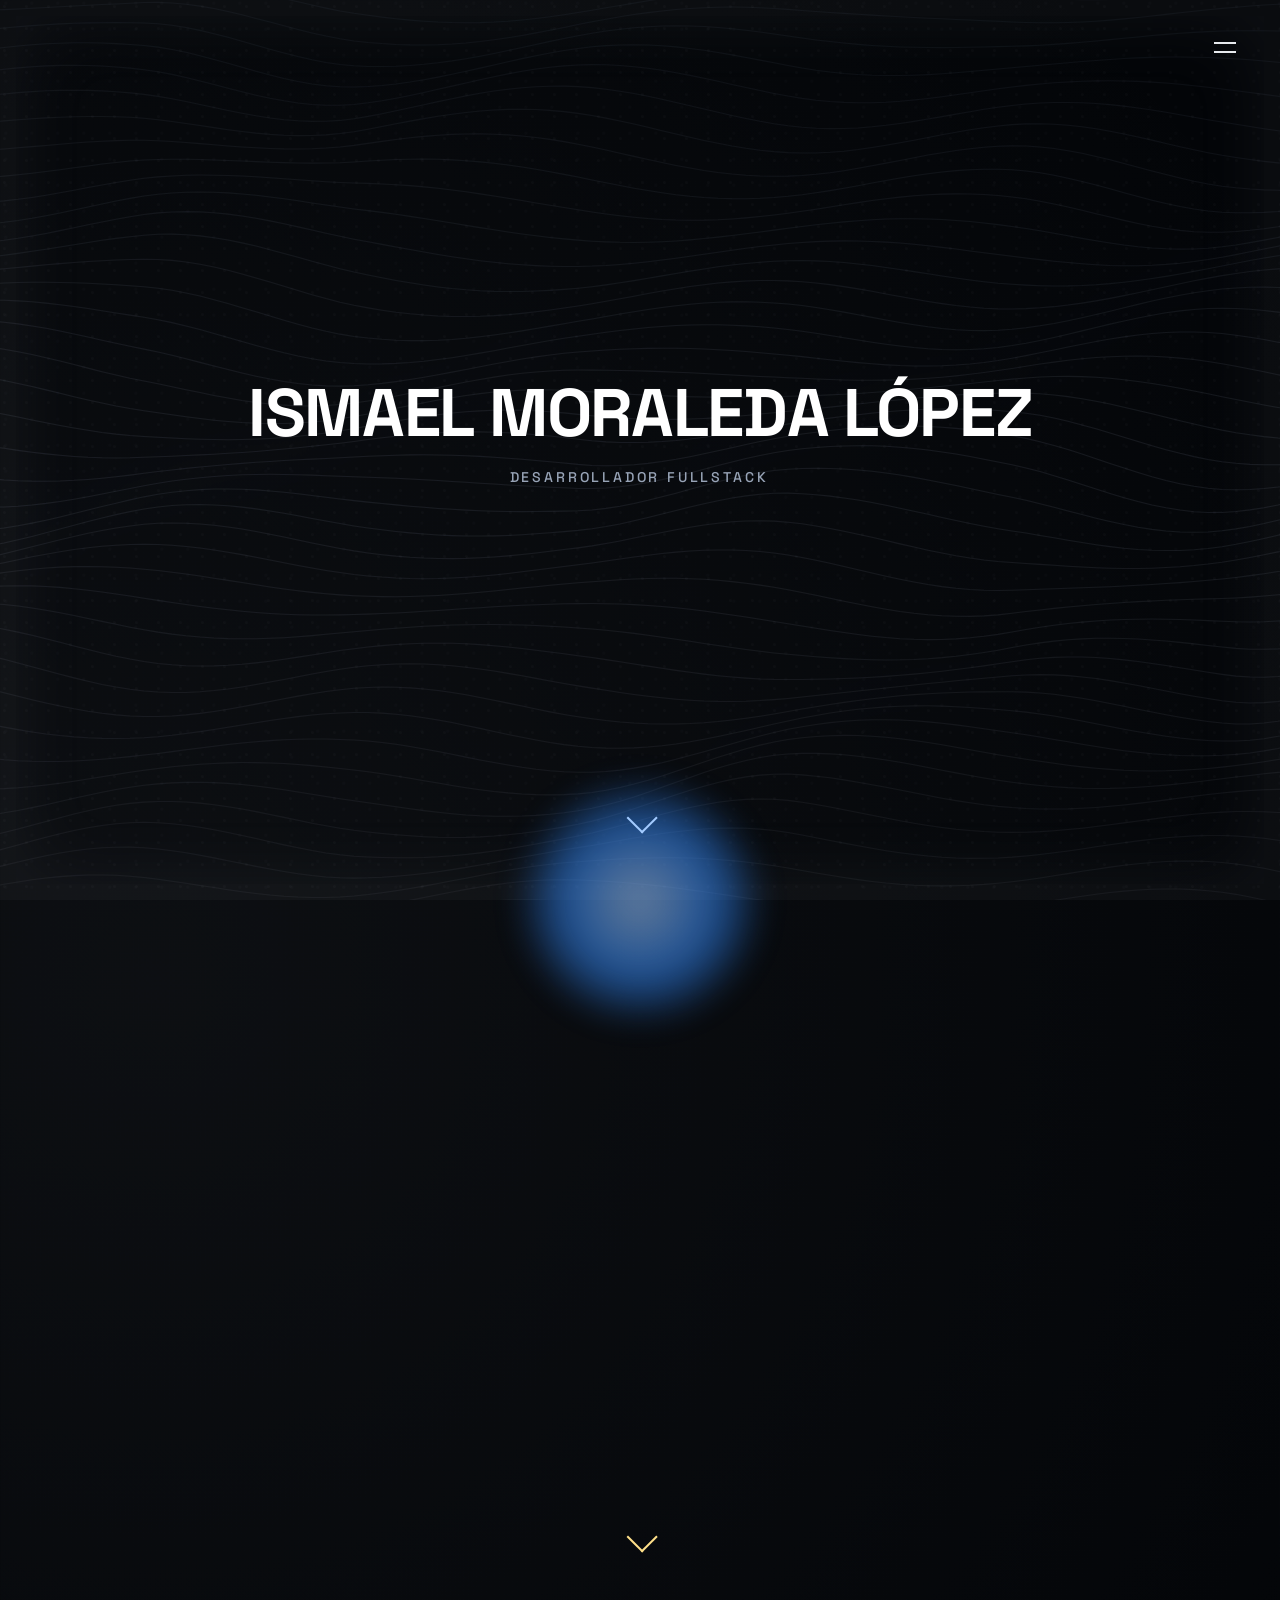
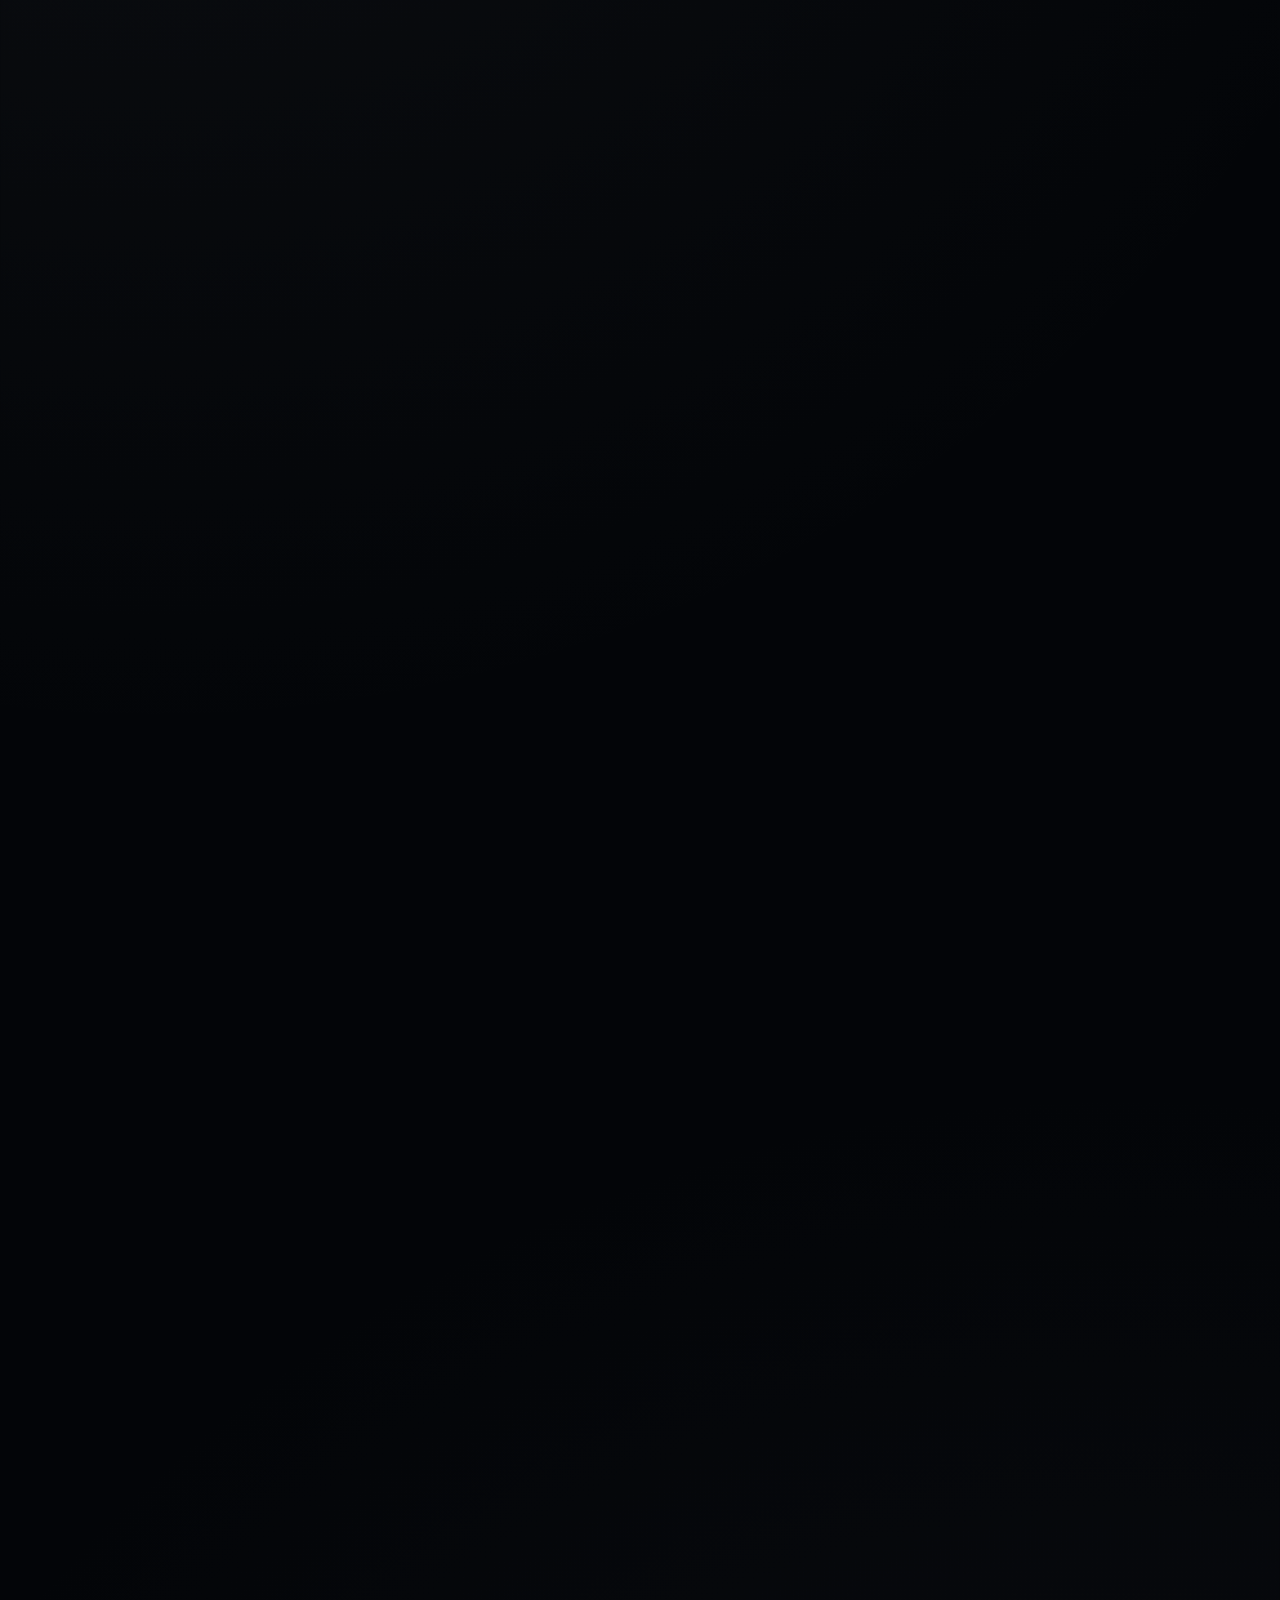
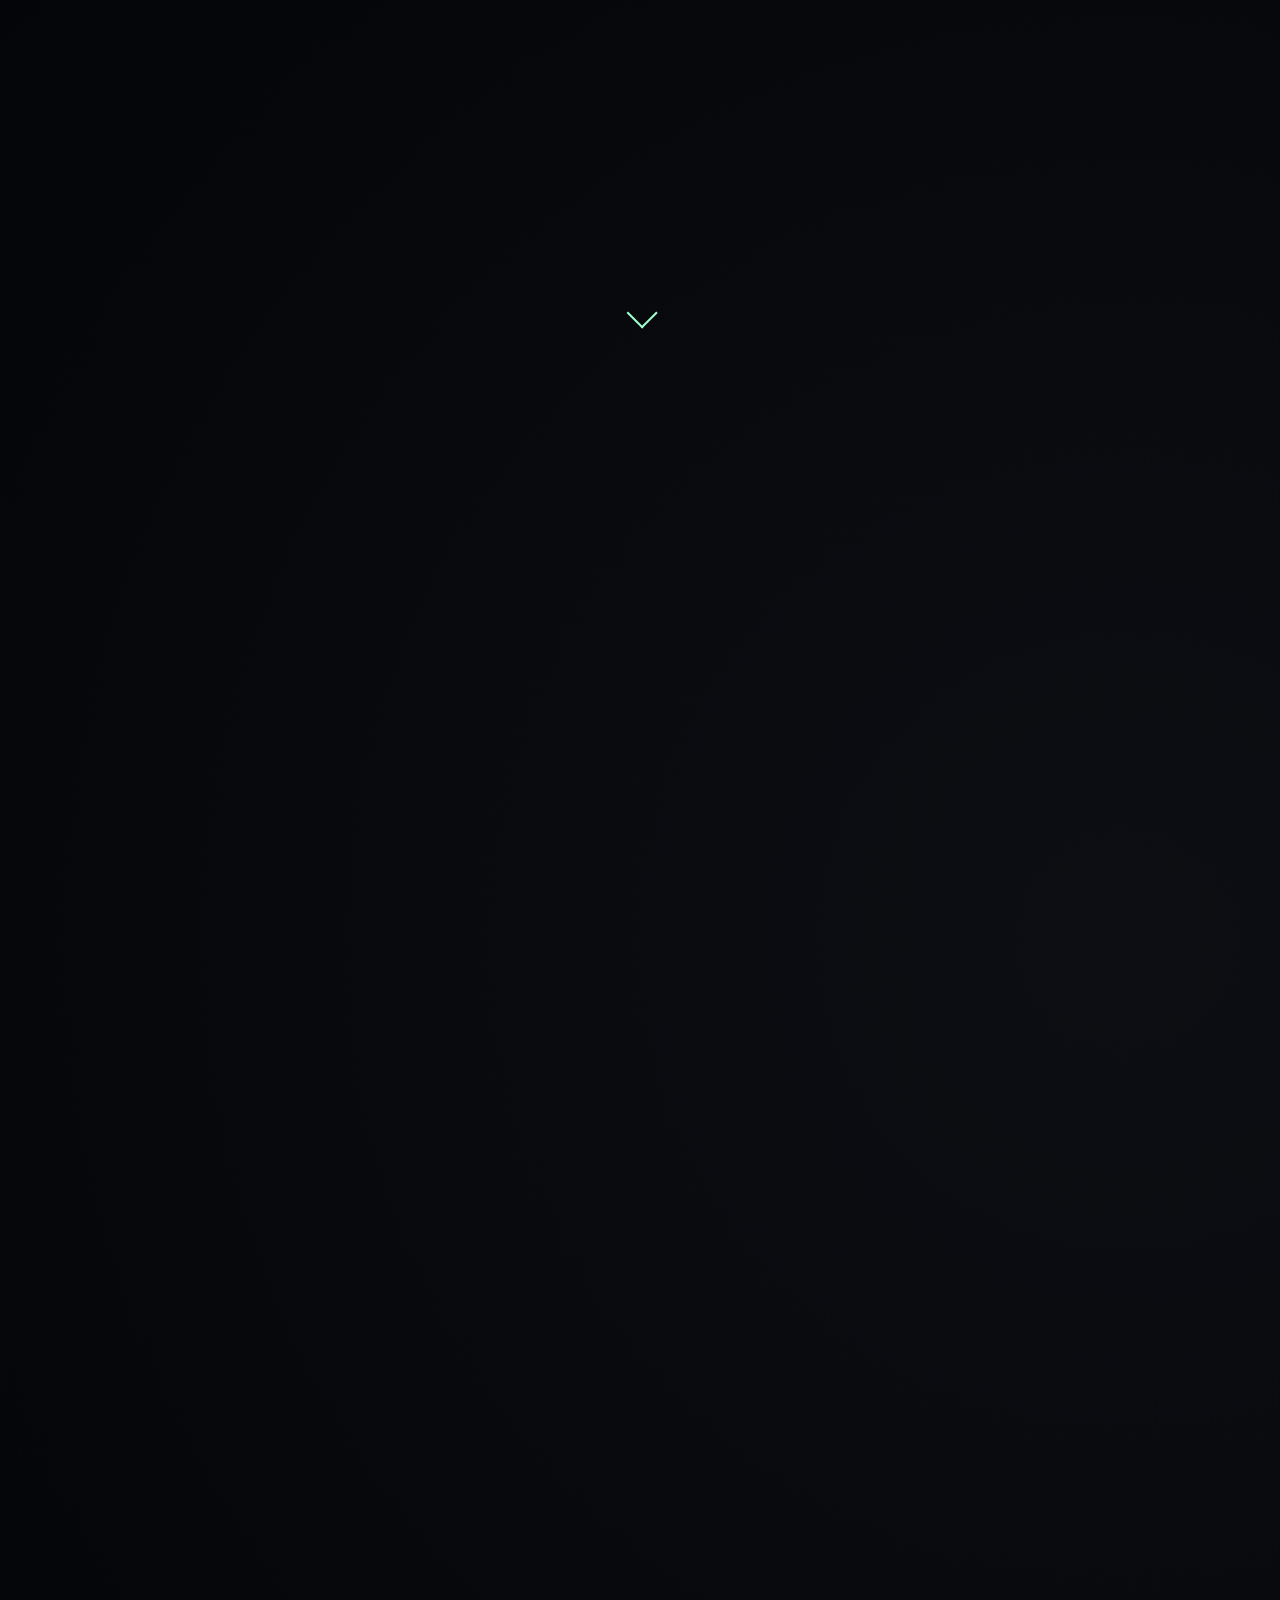
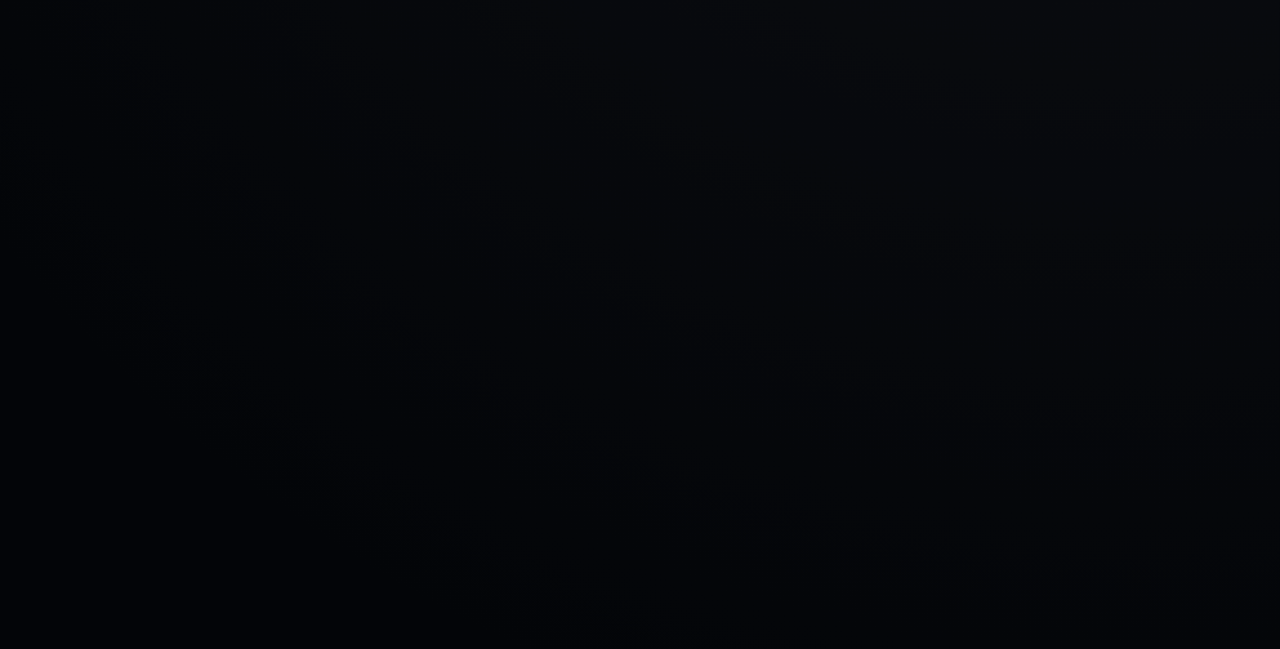
==== frontend/home/index.html @ 0eec6efa "Subtitulos eliminados" ====
<!doctype html>
<html lang="es">

<head>
  <meta charset="utf-8">
  <meta name="viewport" content="width=device-width, initial-scale=1">
  <title>Portfolio | Home</title>
  <link rel="preconnect" href="https://fonts.googleapis.com">
  <link rel="preconnect" href="https://fonts.gstatic.com" crossorigin>
  <link href="https://fonts.googleapis.com/css2?family=Space+Grotesk:wght@400;500;600;700&display=swap" rel="stylesheet">
  <link rel="stylesheet" href="./home.css">
</head>

<body>
  <!-- region Componente Home | Codigo de Componente | Topografia fluida de fondo -->
  <canvas class="topographic-flow" id="topographic-flow" aria-hidden="true"></canvas>
  <!-- endregion -->

  <!-- region Componente Home | Codigo de Componente | Particulas de fondo -->
  <div class="background-particles" aria-hidden="true">
    <span style="--x:6%;--y:14%;--delay:0ms;--size:18px">@</span>
    <span style="--x:18%;--y:72%;--delay:420ms;--size:14px">{}</span>
    <span style="--x:31%;--y:22%;--delay:900ms;--size:20px">#</span>
    <span style="--x:57%;--y:12%;--delay:1720ms;--size:13px">&lt;/&gt;</span>
    <span style="--x:82%;--y:26%;--delay:2600ms;--size:15px">+</span>
    <span style="--x:73%;--y:42%;--delay:4380ms;--size:14px">{}</span>
    <span style="--x:96%;--y:51%;--delay:1960ms;--size:13px">[]</span>
  </div>
  <!-- endregion -->

  <!-- region Componente Home | Codigo de Componente | Estelas de color de fondo -->
  <div class="color-trails" aria-hidden="true">
    <span class="color-trail color-trail--1"></span>
    <span class="color-trail color-trail--2"></span>
    <span class="color-trail color-trail--3"></span>
  </div>
  <!-- endregion -->

  <!-- region Componente Home | Codigo de Componente | Menu hamburguesa -->
  <button class="menu-toggle" type="button" aria-label="Abrir menú" aria-expanded="false">
    <span class="menu-toggle__line"></span>
    <span class="menu-toggle__line"></span>
  </button>

  <nav class="portfolio-top-menu" aria-label="Secciones del portfolio">
    <button class="top-menu__item is-active" type="button" data-section="home">Inicio</button>
    <button class="top-menu__item" type="button" data-section="about">Sobre mi</button>
    <button class="top-menu__item" type="button" data-section="projects">Proyectos</button>
    <button class="top-menu__item" type="button" data-section="skills">Stack y herramientas</button>
    <button class="top-menu__item" type="button" data-section="experience">Experiencia</button>
    <button class="top-menu__item" type="button" data-section="contact">Contacto</button>
  </nav>
  <!-- endregion -->

  <!-- region Componente Home | Codigo de Componente | Documento principal -->
  <main class="portfolio-container">
    <!-- region Componente Home | Seccion | Hero central -->
    <section id="home" class="section-home" aria-labelledby="home-title">
      <div class="hero-center" aria-label="Presentacion principal">
        <h1 id="home-title" class="hero-center__name" data-title="Ismael Moraleda López" aria-label="Ismael Moraleda López">
          <span class="hero-center__name-word" style="--word-delay:0ms">Ismael</span>
          <span class="hero-center__name-word" style="--word-delay:180ms">Moraleda</span>
          <span class="hero-center__name-word" style="--word-delay:360ms">López</span>
        </h1>
        <p class="hero-center__subtitle">
          <span class="hero-center__typewriter">Desarrollador FullStack</span>
        </p>
      </div>
      <div class="scroll-indicator scroll-indicator--home" aria-hidden="true">
        <span class="scroll-indicator__arrow"></span>
      </div>
    </section>
    <!-- endregion -->

    <!-- region Componente Home | Seccion | Sobre mi -->
    <section id="about" class="section-about" aria-labelledby="about-title">
      <div class="about-layout no-glitch">
        <div class="about-layout__photo">
          <img src="./assets/about-template.jpg" alt="Imagen placeholder de perfil de Ismael Moraleda López">
        </div>
        <div class="about-layout__text">
          <h2 id="about-title">Sobre mi</h2>
          <p>Soy un perfil orientado a construir interfaces claras, experiencias cuidadas y soluciones tecnicas sostenibles. Me interesa unir criterio visual, estructura de codigo y pequenas interacciones que hagan que cada proyecto se entienda rapido y se use sin friccion.</p>
        </div>
      </div>
      <div class="scroll-indicator section-scroll-indicator" aria-hidden="true">
        <span class="scroll-indicator__arrow"></span>
      </div>
    </section>
    <!-- endregion -->

    <!-- region Componente Home | Seccion | Proyectos -->
    <section id="projects" class="section-projects" aria-labelledby="projects-title">
      <div class="section-content no-glitch">
        <h2 id="projects-title">Proyectos</h2>
        <div class="projects-grid" id="projects-carousel" aria-label="Listado de proyectos de programacion">
          <a class="project-card" href="https://github.com/ismaelmoraledalopez/ecommerce-analytics-dashboard" target="_blank" rel="noopener noreferrer" aria-label="Abrir Dashboard Ecommerce Analytics en GitHub">
            <img class="project-card__image" src="./assets/project-dashboard.jpg" alt="Vista previa de panel analitico para ecommerce">
            <div class="project-card__content">
              <h3 class="project-card__title">Dashboard Ecommerce Analytics</h3>
              <span class="project-card__link">Ver en GitHub</span>
            </div>
          </a>

          <a class="project-card" href="https://github.com/ismaelmoraledalopez/taskflow-api" target="_blank" rel="noopener noreferrer" aria-label="Abrir TaskFlow API en GitHub">
            <img class="project-card__image" src="./assets/project-api.jpg" alt="Vista previa de API backend para gestion de tareas">
            <div class="project-card__content">
              <h3 class="project-card__title">TaskFlow API</h3>
              <span class="project-card__link">Ver en GitHub</span>
            </div>
          </a>

          <a class="project-card" href="https://github.com/ismaelmoraledalopez/habit-tracker-mobile" target="_blank" rel="noopener noreferrer" aria-label="Abrir Habit Tracker Mobile App en GitHub">
            <img class="project-card__image" src="./assets/project-mobile.jpg" alt="Vista previa de app para seguimiento de habitos y productividad">
            <div class="project-card__content">
              <h3 class="project-card__title">Habit Tracker Mobile App</h3>
              <span class="project-card__link">Ver en GitHub</span>
            </div>
          </a>

          <a class="project-card" href="https://github.com/ismaelmoraledalopez" target="_blank" rel="noopener noreferrer" aria-label="Abrir Design System Workspace en GitHub">
            <img class="project-card__image" src="./assets/project-dashboard.jpg" alt="Vista previa de sistema de diseno para productos digitales">
            <div class="project-card__content">
              <h3 class="project-card__title">Design System Workspace</h3>
              <span class="project-card__link">Ver en GitHub</span>
            </div>
          </a>

          <a class="project-card" href="https://github.com/ismaelmoraledalopez" target="_blank" rel="noopener noreferrer" aria-label="Abrir Local Events Platform en GitHub">
            <img class="project-card__image" src="./assets/project-api.jpg" alt="Vista previa de plataforma para descubrir y gestionar eventos locales">
            <div class="project-card__content">
              <h3 class="project-card__title">Local Events Platform</h3>
              <span class="project-card__link">Ver en GitHub</span>
            </div>
          </a>

          <a class="project-card" href="https://github.com/ismaelmoraledalopez" target="_blank" rel="noopener noreferrer" aria-label="Abrir Focus Timer en GitHub">
            <img class="project-card__image" src="./assets/project-mobile.jpg" alt="Vista previa de temporizador para sesiones de concentracion">
            <div class="project-card__content">
              <h3 class="project-card__title">Focus Timer</h3>
              <span class="project-card__link">Ver en GitHub</span>
            </div>
          </a>
        </div>
        <div class="projects-carousel-controls" aria-label="Controles del carrusel de proyectos">
          <button class="projects-carousel-arrow" type="button" data-carousel-direction="previous" aria-label="Mostrar proyecto anterior">
            <span aria-hidden="true">←</span>
          </button>
          <button class="projects-carousel-arrow" type="button" data-carousel-direction="next" aria-label="Mostrar proyecto siguiente">
            <span aria-hidden="true">→</span>
          </button>
        </div>
        <button class="projects-more-button" type="button" aria-expanded="false" aria-controls="projects-carousel">
          Mostrar más
        </button>
      </div>
      <div class="scroll-indicator section-scroll-indicator" aria-hidden="true">
        <span class="scroll-indicator__arrow"></span>
      </div>
    </section>
    <!-- endregion -->

    <!-- region Componente Home | Seccion | Stack y herramientas -->
    <section id="skills" class="section-skills" aria-labelledby="skills-title">
      <div class="section-content">
        <h2 id="skills-title">Stack y herramientas</h2>
        <div class="skills-template" aria-label="Stack principal y herramientas de trabajo">
          <section class="skills-stack" aria-labelledby="main-stack-title">
            <header class="skills-section-heading">
              <p class="skills-section-heading__eyebrow">Especialidades</p>
              <h3 id="main-stack-title">Stack principal</h3>
            </header>

            <div class="skills-specialties">
              <article class="skills-group">
                <h4 class="skills-group__title">Frontend</h4>
                <ul class="skills-list">
                  <li><img class="skill-icon" src="https://cdn.simpleicons.org/javascript/D7DBFF" alt="" aria-hidden="true">JavaScript (ES6+)</li>
                  <li><img class="skill-icon" src="https://cdn.simpleicons.org/typescript/D7DBFF" alt="" aria-hidden="true">TypeScript</li>
                  <li><img class="skill-icon" src="https://cdn.simpleicons.org/react/D7DBFF" alt="" aria-hidden="true">React</li>
                  <li><img class="skill-icon" src="https://cdn.simpleicons.org/nextdotjs/D7DBFF" alt="" aria-hidden="true">Next.js</li>
                  <li><img class="skill-icon" src="https://cdn.simpleicons.org/html5/D7DBFF" alt="" aria-hidden="true">HTML5</li>
                  <li><img class="skill-icon" src="https://cdn.simpleicons.org/css/D7DBFF" alt="" aria-hidden="true">CSS3</li>
                  <li><img class="skill-icon" src="https://cdn.simpleicons.org/tailwindcss/D7DBFF" alt="" aria-hidden="true">Tailwind CSS</li>
                  <li><img class="skill-icon" src="https://cdn.simpleicons.org/vite/D7DBFF" alt="" aria-hidden="true">Vite</li>
                  <li><img class="skill-icon" src="https://cdn.simpleicons.org/w3c/D7DBFF" alt="" aria-hidden="true">Accesibilidad (a11y)</li>
                </ul>
              </article>

              <article class="skills-group">
                <h4 class="skills-group__title">Backend y datos</h4>
                <ul class="skills-list">
                  <li><img class="skill-icon" src="https://cdn.simpleicons.org/nodedotjs/D7DBFF" alt="" aria-hidden="true">Node.js</li>
                  <li><img class="skill-icon" src="https://cdn.simpleicons.org/express/D7DBFF" alt="" aria-hidden="true">Express</li>
                  <li><img class="skill-icon" src="https://cdn.simpleicons.org/openapiinitiative/D7DBFF" alt="" aria-hidden="true">REST API</li>
                  <li><img class="skill-icon" src="https://cdn.simpleicons.org/postgresql/D7DBFF" alt="" aria-hidden="true">PostgreSQL</li>
                  <li><img class="skill-icon" src="https://cdn.simpleicons.org/sqlite/D7DBFF" alt="" aria-hidden="true">SQL</li>
                  <li><img class="skill-icon" src="https://cdn.simpleicons.org/jsonwebtokens/D7DBFF" alt="" aria-hidden="true">Autenticacion JWT</li>
                </ul>
              </article>
            </div>
          </section>

          <section class="skills-tools" aria-labelledby="tools-title">
            <header class="skills-section-heading">
              <p class="skills-section-heading__eyebrow">Flujo de trabajo</p>
              <h3 id="tools-title">Herramientas</h3>
            </header>
            <ul class="skills-list">
              <li><img class="skill-icon" src="https://cdn.simpleicons.org/git/D7DBFF" alt="" aria-hidden="true">Git</li>
              <li><img class="skill-icon" src="https://cdn.simpleicons.org/github/D7DBFF" alt="" aria-hidden="true">GitHub</li>
              <li><img class="skill-icon" src="https://cdn.simpleicons.org/docker/D7DBFF" alt="" aria-hidden="true">Docker</li>
              <li><img class="skill-icon" src="https://cdn.simpleicons.org/githubactions/D7DBFF" alt="" aria-hidden="true">CI/CD (GitHub Actions)</li>
              <li><img class="skill-icon" src="https://cdn.simpleicons.org/postman/D7DBFF" alt="" aria-hidden="true">Postman</li>
              <li><img class="skill-icon" src="https://cdn.simpleicons.org/figma/D7DBFF" alt="" aria-hidden="true">Figma</li>
            </ul>
          </section>
        </div>
      </div>
      <div class="scroll-indicator section-scroll-indicator" aria-hidden="true">
        <span class="scroll-indicator__arrow"></span>
      </div>
    </section>
    <!-- endregion -->

    <!-- region Componente Home | Seccion | Experiencia -->
    <section id="experience" class="section-experience" aria-labelledby="experience-title">
      <div class="section-content">
        <h2 id="experience-title">Experiencia</h2>

        <div class="experience-template" aria-label="Plantilla de experiencia profesional">
          <article class="experience-card">
            <header class="experience-card__header">
              <p class="experience-card__company">Empresa Generica A</p>
              <p class="experience-card__meta">Rol / Cargo | Mes AAAA - Mes AAAA | Ciudad o Remoto</p>
            </header>
            <ul class="experience-card__highlights">
              <li>[Plantilla] Responsabilidad o proyecto clave 1.</li>
              <li>[Plantilla] Tecnologia o stack principal utilizado.</li>
              <li>[Plantilla] Impacto medible: mejora, ahorro, conversion o rendimiento.</li>
            </ul>
          </article>

          <article class="experience-card">
            <header class="experience-card__header">
              <p class="experience-card__company">Empresa Generica B</p>
              <p class="experience-card__meta">Rol / Cargo | Mes AAAA - Actualidad | Ciudad o Remoto</p>
            </header>
            <ul class="experience-card__highlights">
              <li>[Plantilla] Alcance del producto o equipo en el que trabajaste.</li>
              <li>[Plantilla] Decisiones tecnicas relevantes que lideraste o ejecutaste.</li>
              <li>[Plantilla] Resultado para negocio o usuarios finales.</li>
            </ul>
          </article>
        </div>
      </div>
      <div class="scroll-indicator section-scroll-indicator" aria-hidden="true">
        <span class="scroll-indicator__arrow"></span>
      </div>
    </section>
    <!-- endregion -->

    <!-- region Componente Home | Seccion | Contacto -->
    <section id="contact" class="section-contact" aria-labelledby="contact-title">
      <div class="section-content">
        <h2 id="contact-title">Contacto</h2>

        <div class="contact-template" aria-label="Canales de contacto">
          <a class="contact-card" href="mailto:tu-correo@ejemplo.com" aria-label="Enviar correo a tu-correo@ejemplo.com">
            <img class="contact-card__icon" src="https://cdn.simpleicons.org/gmail/D7DBFF" alt="" aria-hidden="true">
            <span class="contact-card__label">Gmail</span>
            <span class="contact-card__value">tu-correo@ejemplo.com</span>
          </a>

          <a class="contact-card" href="https://www.linkedin.com/in/tu-usuario" target="_blank" rel="noopener noreferrer" aria-label="Abrir perfil de LinkedIn">
            <img class="contact-card__icon" src="https://cdn.simpleicons.org/linkedin/D7DBFF" alt="" aria-hidden="true">
            <span class="contact-card__label">LinkedIn</span>
            <span class="contact-card__value">linkedin.com/in/tu-usuario</span>
          </a>

          <a class="contact-card" href="https://github.com/tu-usuario" target="_blank" rel="noopener noreferrer" aria-label="Abrir perfil de GitHub">
            <img class="contact-card__icon" src="https://cdn.simpleicons.org/github/D7DBFF" alt="" aria-hidden="true">
            <span class="contact-card__label">GitHub</span>
            <span class="contact-card__value">github.com/tu-usuario</span>
          </a>

          <a class="contact-card" href="https://wa.me/34123456789" target="_blank" rel="noopener noreferrer" aria-label="Abrir chat de WhatsApp">
            <img class="contact-card__icon" src="https://cdn.simpleicons.org/whatsapp/D7DBFF" alt="" aria-hidden="true">
            <span class="contact-card__label">WhatsApp</span>
            <span class="contact-card__value">+34 123 456 789</span>
          </a>
        </div>
      </div>
    </section>
    <!-- endregion -->
  </main>
  <!-- endregion -->

  <script src="./home.js"></script>
</body>

</html>
---- frontend/home/home.css ----
/* region Componente Home | Estilos | Base visual y layout */
:root {
  color-scheme: dark;
  --ink: #f4f7fb;
  --muted: #98a4b7;
  --panel: rgba(4, 9, 14, 0.92);
  --canvas: #030508;
  --line: rgba(184, 190, 200, 0.2);
  --warning: #d4d7dd;
  --shadow: 0 28px 80px rgba(0, 0, 0, 0.45);
  --particle-y: 0px;
  --topography-visibility: 0.12;
  --particles-visibility: 0.08;
  --trails-visibility: 0.1;
}

* {
  box-sizing: border-box;
}

img {
  max-width: 100%;
  height: auto;
}

html {
  min-height: 100%;
  background: var(--canvas);
  scroll-behavior: smooth;
  scrollbar-width: none;
}

html::-webkit-scrollbar,
body::-webkit-scrollbar {
  width: 0;
  height: 0;
}

body {
  margin: 0;
  overflow-x: hidden;
  -ms-overflow-style: none;
  font-family: 'Space Grotesk', ui-sans-serif, system-ui, -apple-system, BlinkMacSystemFont, "Segoe UI", sans-serif;
  color: var(--ink);
  background:
    radial-gradient(circle at 12% 18%, rgba(184, 190, 200, 0.055), transparent 30%),
    radial-gradient(circle at 88% 76%, rgba(72, 72, 86, 0.14), transparent 34%),
    var(--canvas);
  background-size: 100% 100%, 100% 100%, auto;
}

body.is-home-active {
  --topography-visibility: 0.46;
  --particles-visibility: 1;
  --trails-visibility: 1;
}

body::before,
body::after {
  position: fixed;
  inset: 0;
  content: "";
  pointer-events: none;
  z-index: 0;
}

body::before {
  background:
    radial-gradient(circle at 20% 30%, rgba(212, 217, 223, 0.08) 0 1px, transparent 1.8px) 0 0 / 22px 22px,
    radial-gradient(circle at 80% 70%, rgba(127, 135, 146, 0.08) 0 1px, transparent 2px) 11px 11px / 26px 26px;
  opacity: 0.26;
  mix-blend-mode: screen;
}

body::after {
  border: 16px solid rgba(255, 255, 255, 0.03);
  box-shadow: inset 0 0 80px rgba(184, 190, 200, 0.07);
}

button {
  font: inherit;
}

.portfolio-container {
  position: relative;
  z-index: 1;
}

@keyframes boot-in {
  from {
    opacity: 0;
    transform: translateY(18px);
  }

  to {
    opacity: 1;
    transform: translateY(0);
  }
}

/* endregion */

/* region Componente Home | Estilos | Menu hamburguesa */
.menu-toggle {
  position: fixed;
  top: clamp(16px, 3vw, 24px);
  right: clamp(18px, 5vw, 32px);
  z-index: 120;
  width: 46px;
  height: 46px;
  display: flex;
  flex-direction: column;
  justify-content: center;
  align-items: center;
  gap: 7px;
  padding: 0;
  border: none;
  border-radius: 0;
  background: transparent;
  cursor: pointer;
  transition: opacity 220ms ease;
}

.menu-toggle:hover {
  opacity: 0.82;
}

.menu-toggle:focus-visible {
  outline: 2px solid rgba(124, 101, 255, 0.7);
  outline-offset: 2px;
}

.menu-toggle__line {
  display: block;
  width: 22px;
  height: 2px;
  background: rgba(244, 247, 251, 0.95);
  transform-origin: center;
  transition: transform 260ms ease, opacity 220ms ease;
}

.menu-toggle.is-open .menu-toggle__line:first-child {
  transform: translateY(4.5px) rotate(45deg);
}

.menu-toggle.is-open .menu-toggle__line:last-child {
  transform: translateY(-4.5px) rotate(-45deg);
}

.portfolio-top-menu {
  position: fixed;
  top: clamp(96px, 16vh, 148px);
  right: clamp(14px, 3vw, 34px);
  left: auto;
  z-index: 100;
  width: min(190px, 21vw);
  height: auto;
  max-height: calc(100vh - 180px);
  display: flex;
  flex-direction: column;
  align-items: stretch;
  justify-content: flex-start;
  gap: 8px;
  padding: 6px 0;
  border: none;
  border-radius: 0;
  background: transparent;
  backdrop-filter: none;
  -webkit-backdrop-filter: none;
  box-shadow: none;
  opacity: 0;
  pointer-events: none;
  transform: translateX(24px);
  transition: opacity 220ms ease, transform 260ms ease;
  overflow-y: auto;
  scrollbar-width: none;
}

.portfolio-top-menu::-webkit-scrollbar {
  width: 0;
  height: 0;
}

.portfolio-top-menu::before {
  display: none;
}

.portfolio-top-menu::after {
  display: none;
}

.top-menu__item {
  --menu-delay: 0ms;
  position: relative;
  width: 100%;
  min-height: 42px;
  display: flex;
  align-items: center;
  justify-content: flex-start;
  border: none;
  border-radius: 0;
  background: transparent;
  color: rgba(244, 247, 251, 0.72);
  padding: 10px 18px 10px 8px;
  font-size: clamp(0.82rem, 0.9vw, 0.9rem);
  font-weight: 500;
  line-height: 1;
  text-transform: none;
  letter-spacing: 0;
  text-align: left;
  cursor: pointer;
  opacity: 0;
  transform: translateX(14px);
  transition: color 240ms ease;
  animation: none;
}

.top-menu__item::before {
  display: none;
}

.top-menu__item::after {
  position: absolute;
  right: 6px;
  top: 50%;
  width: 2px;
  height: 62%;
  content: "";
  background: linear-gradient(90deg, rgba(124, 101, 255, 0.98), rgba(172, 108, 255, 0.9));
  transform: translateY(-50%) scaleY(0);
  transform-origin: center;
  transition: transform 240ms ease;
}

.top-menu__item:nth-child(1) { --menu-delay: 80ms; }
.top-menu__item:nth-child(2) { --menu-delay: 150ms; }
.top-menu__item:nth-child(3) { --menu-delay: 220ms; }
.top-menu__item:nth-child(4) { --menu-delay: 290ms; }
.top-menu__item:nth-child(5) { --menu-delay: 360ms; }
.top-menu__item:nth-child(6) { --menu-delay: 430ms; }

body.is-menu-open .portfolio-top-menu {
  opacity: 1;
  pointer-events: auto;
  transform: translateX(0);
}

body.is-menu-open .top-menu__item {
  animation: menu-item-in 520ms cubic-bezier(0.19, 1, 0.22, 1) both;
  animation-delay: var(--menu-delay);
}

.top-menu__item:hover {
  color: rgba(255, 255, 255, 0.96);
}

.top-menu__item:hover::after {
  transform: translateY(-50%) scaleY(1);
}

.top-menu__item:focus-visible {
  color: rgba(255, 255, 255, 0.96);
  outline: none;
}

.top-menu__item:focus-visible::after {
  transform: translateY(-50%) scaleY(1);
}

.top-menu__item.is-active {
  color: rgba(255, 255, 255, 0.95);
  text-shadow: 0 0 14px rgba(124, 101, 255, 0.35);
}

.top-menu__item.is-active::after {
  transform: translateY(-50%) scaleY(1);
}

.top-menu__item.is-font-pulse {
  font-family: inherit;
}

body.is-home-active .portfolio-top-menu {
  top: clamp(14px, 2.8vw, 26px);
  left: 50%;
  right: auto;
  width: min(860px, calc(100vw - 132px));
  max-height: none;
  flex-direction: row;
  align-items: center;
  justify-content: center;
  gap: clamp(16px, 2.6vw, 32px);
  padding: 0 16px;
  overflow-x: auto;
  overflow-y: hidden;
  transform: translate(-50%, -16px);
}

body.is-home-active.is-menu-open .portfolio-top-menu {
  transform: translate(-50%, 0);
}

.portfolio-top-menu.is-overlapping-name {
  visibility: hidden;
}

body.is-home-active .top-menu__item {
  width: auto;
  min-height: 0;
  justify-content: center;
  padding: 10px 0;
  text-align: center;
  transform: translateY(-10px);
}

body.is-home-active .top-menu__item::after {
  left: 0;
  right: 0;
  top: auto;
  bottom: 1px;
  width: 100%;
  height: 2px;
  transform: scaleX(0);
}

body.is-home-active .top-menu__item:hover::after,
body.is-home-active .top-menu__item:focus-visible::after,
body.is-home-active .top-menu__item.is-active::after {
  transform: scaleX(1);
}

@keyframes menu-item-in {
  0% {
    opacity: 0;
    transform: translateX(14px);
  }
  100% {
    opacity: 1;
    transform: translateX(0);
  }
}

@keyframes menu-item-in-top {
  0% {
    opacity: 0;
    transform: translateY(-10px);
  }
  100% {
    opacity: 1;
    transform: translateY(0);
  }
}

body.is-home-active.is-menu-open .top-menu__item {
  animation: menu-item-in-top 460ms cubic-bezier(0.19, 1, 0.22, 1) both;
  animation-delay: var(--menu-delay);
}

/* endregion */

/* region Componente Home | Estilos | Secciones generales */
.section-home,
.section-about,
.section-projects,
.section-skills,
.section-experience,
.section-contact {
  min-height: 100svh;
  min-height: 100vh;
  display: flex;
  flex-direction: column;
  align-items: center;
  justify-content: center;
  padding: clamp(60px, 10vh, 120px) clamp(24px, 6vw, 78px);
  position: relative;
}

.section-home {
  --section-accent-start: #86f7ff;
  --section-accent-end: #2b8fff;
  --section-accent-light: #c1fbff;
  --section-accent-soft: rgba(92, 218, 255, 0.2);
  --section-accent-glow: rgba(43, 143, 255, 0.34);
}

.section-about {
  --section-accent-start: #ffe08a;
  --section-accent-end: #ff7a45;
  --section-accent-light: #fff0b8;
  --section-accent-soft: rgba(255, 167, 70, 0.2);
  --section-accent-glow: rgba(255, 122, 69, 0.34);
}

.section-projects {
  --section-accent-start: #c6a4ff;
  --section-accent-end: #7554c4;
  --section-accent-light: #e0b7ff;
  --section-accent-soft: rgba(191, 137, 255, 0.22);
  --section-accent-glow: rgba(139, 60, 255, 0.28);
}

.section-skills {
  --section-accent-start: #a1ffce;
  --section-accent-end: #21c98b;
  --section-accent-light: #d1ffe5;
  --section-accent-soft: rgba(64, 220, 156, 0.2);
  --section-accent-glow: rgba(33, 201, 139, 0.3);
}

.section-experience {
  --section-accent-start: #ffe09a;
  --section-accent-end: #ef764d;
  --section-accent-light: #ffd1a8;
  --section-accent-soft: rgba(239, 147, 77, 0.2);
  --section-accent-glow: rgba(239, 118, 77, 0.3);
}

.section-contact {
  --section-accent-start: #ffc1e4;
  --section-accent-end: #e05d9f;
  --section-accent-light: #ffe4f2;
  --section-accent-soft: rgba(224, 93, 159, 0.2);
  --section-accent-glow: rgba(224, 93, 159, 0.3);
}

.section-content {
  --exit-x: 0px;
  --exit-y: 0px;
  --exit-rotate: 0deg;
  --exit-scale: 1;
  max-width: 900px;
  width: 100%;
  opacity: 0;
  transform: translateY(80px) scale(0.85) rotate(-2deg);
  transition:
    opacity 900ms cubic-bezier(0.34, 1.56, 0.64, 1),
    transform 900ms cubic-bezier(0.34, 1.56, 0.64, 1);
}

.section-content.is-visible {
  opacity: 1;
  transform: translate(0, 0) scale(1) rotate(0deg);
}

.section-content.is-exiting {
  opacity: 0;
  transform: translate(var(--exit-x), var(--exit-y)) scale(var(--exit-scale)) rotate(var(--exit-rotate));
  transition:
    opacity 600ms cubic-bezier(0.55, 0, 0.1, 1),
    transform 800ms cubic-bezier(0.55, 0, 0.1, 1);
}

.section-eyebrow {
  margin: 0 0 16px;
  color: var(--warning);
  font-size: 0.78rem;
  font-weight: 900;
  letter-spacing: 0;
  text-transform: uppercase;
}

.section-content h2 {
  position: relative;
  width: max-content;
  max-width: 100%;
  margin: 0 0 32px;
  color: #ffffff;
  font-size: clamp(2.8rem, 8vw, 5.5rem);
  line-height: 0.88;
  text-transform: uppercase;
  text-shadow: 0 0 24px rgba(184, 190, 200, 0.28);
}

.section-content h2::after {
  position: absolute;
  left: 0;
  bottom: -18px;
  width: min(100%, 360px);
  height: 5px;
  content: "";
  background: linear-gradient(90deg, var(--section-accent-start), var(--section-accent-end) 58%, transparent);
  box-shadow: 0 0 18px var(--section-accent-glow);
}

.section-content > p:last-child {
  max-width: 58ch;
  margin: 46px 0 0;
  color: var(--muted);
  font-size: clamp(1rem, 1.6vw, 1.18rem);
  line-height: 1.68;
}

.projects-grid {
  margin-top: 68px;
  display: grid;
  grid-template-columns: repeat(3, minmax(0, 1fr));
  gap: 34px;
}

.projects-grid .project-card:nth-child(n + 4) {
  display: none;
}

.projects-more-button {
  display: block;
  margin: 28px auto 0;
  padding: 5px 0;
  border: 0;
  border-bottom: 1px solid var(--section-accent-start);
  background: transparent;
  color: var(--section-accent-light);
  font-size: 0.95rem;
  font-weight: 600;
  letter-spacing: 0.02em;
  cursor: pointer;
  transition: color 220ms ease, border-color 220ms ease, transform 220ms ease;
}

.projects-more-button:hover {
  color: #ffffff;
  border-color: var(--section-accent-light);
  transform: translateY(-2px);
}

.projects-more-button:focus-visible {
  outline: 2px solid var(--section-accent-light);
  outline-offset: 5px;
}

/* region Estilos Pagina Home: boton de acceso a novedades */
.projects-news-button {
  position: relative;
  isolation: isolate;
  width: max-content;
  display: inline-flex;
  align-items: center;
  gap: 12px;
  margin: 18px auto 0;
  padding: 11px 15px 11px 17px;
  border: 1px solid rgba(198, 164, 255, 0.58);
  color: #ffffff;
  font-size: 0.92rem;
  font-weight: 700;
  letter-spacing: 0.02em;
  text-decoration: none;
  overflow: hidden;
  transition: border-color 220ms ease, box-shadow 220ms ease, transform 220ms ease;
}

.projects-news-button::before {
  position: absolute;
  z-index: -1;
  inset: 0;
  content: "";
  background: linear-gradient(115deg, rgba(117, 84, 196, 0.46), rgba(198, 164, 255, 0.16));
  transform: translateX(-102%);
  transition: transform 320ms cubic-bezier(0.22, 1, 0.36, 1);
}

.projects-news-button:hover,
.projects-news-button:focus-visible {
  border-color: var(--section-accent-light);
  box-shadow: 0 0 26px rgba(139, 60, 255, 0.26);
  outline: none;
  transform: translateY(-2px);
}

.projects-news-button:hover::before,
.projects-news-button:focus-visible::before {
  transform: translateX(0);
}

.projects-news-button__arrow {
  color: var(--section-accent-light);
  font-size: 1.1rem;
  line-height: 1;
  transition: transform 220ms ease;
}

.projects-news-button:hover .projects-news-button__arrow,
.projects-news-button:focus-visible .projects-news-button__arrow {
  transform: translate(3px, -3px);
}
/* endregion */

/* region Componente Home | Estilos | Carrusel 3D de proyectos ampliado */
.projects-carousel-controls {
  display: none;
  align-items: center;
  justify-content: center;
  gap: 28px;
  margin: 28px auto 0;
}

.projects-carousel-controls.is-visible {
  display: flex;
}

.projects-carousel-arrow {
  width: 34px;
  height: 34px;
  display: grid;
  place-items: center;
  padding: 0;
  border: 0;
  border-radius: 0;
  background: transparent;
  color: var(--section-accent-light);
  font-size: 0;
  line-height: 1;
  cursor: pointer;
  transition: opacity 220ms ease, transform 220ms ease;
}

.projects-carousel-arrow:hover,
.projects-carousel-arrow:focus-visible {
  opacity: 0.72;
  outline: none;
}

.projects-carousel-arrow:active {
  transform: scale(0.9);
}

.projects-carousel-arrow span {
  display: block;
  width: 18px;
  height: 18px;
  border-right: 2px solid var(--section-accent-start);
  border-bottom: 2px solid var(--section-accent-start);
  transition: border-color 160ms ease, transform 220ms ease;
}

.projects-carousel-arrow:first-child span {
  transform: rotate(135deg) translate(-2px, -2px);
}

.projects-carousel-arrow:last-child span {
  transform: rotate(-45deg) translate(-2px, -2px);
}

.projects-carousel-arrow:hover span,
.projects-carousel-arrow:focus-visible span {
  border-color: var(--section-accent-light);
}

.projects-more-button.is-hidden {
  display: none;
}

.projects-grid.is-carousel {
  position: relative;
  display: block;
  width: min(100%, 760px);
  height: clamp(250px, 26vw, 280px);
  margin: 68px auto 0;
  padding: 0;
  perspective: 1200px;
  transform-style: preserve-3d;
  overflow: hidden;
}

.projects-grid.is-carousel .project-card,
.projects-grid.is-carousel .project-card:nth-child(n + 4) {
  display: grid;
  position: absolute;
  top: 2px;
  left: 50%;
  width: min(270px, calc(100% - 56px));
  height: calc(100% - 4px);
  border: 1px solid var(--section-accent-end);
  transform-origin: center center;
  backface-visibility: hidden;
  transition: transform 680ms cubic-bezier(0.22, 1, 0.36, 1), opacity 520ms ease, filter 520ms ease, box-shadow 420ms ease;
}

.projects-grid.is-carousel .project-card[data-carousel-position="active"] {
  z-index: 5;
  opacity: 1;
  filter: none;
  border-color: var(--section-accent-start);
  transform: translateX(-50%) translateZ(0) rotateY(0deg) scale(0.94);
  box-shadow:
    inset 0 1px 0 var(--section-accent-start),
    inset 0 -1px 0 var(--section-accent-start),
    0 22px 50px rgba(0, 0, 0, 0.42),
    0 0 34px var(--section-accent-glow);
}

.projects-grid.is-carousel .project-card[data-carousel-position="next"] {
  z-index: 4;
  opacity: 0.76;
  filter: saturate(0.78) brightness(0.8);
  transform: translateX(calc(-50% + clamp(155px, 18vw, 190px))) translateZ(-40px) rotateY(-28deg) scale(0.83);
}

.projects-grid.is-carousel .project-card[data-carousel-position="previous"] {
  z-index: 4;
  opacity: 0.76;
  filter: saturate(0.78) brightness(0.8);
  transform: translateX(calc(-50% - clamp(155px, 18vw, 190px))) translateZ(-40px) rotateY(28deg) scale(0.83);
}

.projects-grid.is-carousel .project-card[data-carousel-position="far-next"] {
  z-index: 2;
  opacity: 0.2;
  filter: saturate(0.5) brightness(0.62);
  transform: translateX(calc(-50% + clamp(260px, 32vw, 340px))) translateZ(-180px) rotateY(-42deg) scale(0.65);
}

.projects-grid.is-carousel .project-card[data-carousel-position="far-previous"] {
  z-index: 2;
  opacity: 0.2;
  filter: saturate(0.5) brightness(0.62);
  transform: translateX(calc(-50% - clamp(260px, 32vw, 340px))) translateZ(-180px) rotateY(42deg) scale(0.65);
}

.projects-grid.is-carousel .project-card[data-carousel-position="hidden"] {
  z-index: 1;
  opacity: 0;
  pointer-events: none;
  transform: translateX(-50%) translateZ(-280px) scale(0.45);
}

.projects-grid.is-carousel .project-card::after {
  position: absolute;
  inset: 0;
  z-index: 4;
  border: 1px solid rgba(117, 84, 196, 0.48);
  content: "";
  pointer-events: none;
}

.projects-grid.is-carousel .project-card[data-carousel-position="active"]::after {
  border-color: var(--section-accent-start);
  box-shadow: inset 0 0 18px rgba(117, 84, 196, 0.18);
}

.projects-grid.is-carousel + .projects-carousel-controls {
  position: relative;
  width: min(100%, 760px);
  height: 0;
  display: block;
  margin: 0 auto;
  pointer-events: none;
}

.projects-grid.is-carousel + .projects-carousel-controls .projects-carousel-arrow {
  position: absolute;
  top: clamp(-145px, -13vw, -120px);
  pointer-events: auto;
}

.projects-grid.is-carousel + .projects-carousel-controls .projects-carousel-arrow:first-child {
  left: clamp(-48px, -4vw, -28px);
}

.projects-grid.is-carousel + .projects-carousel-controls .projects-carousel-arrow:last-child {
  right: clamp(-48px, -4vw, -28px);
}

/* endregion */

.project-card {
  position: relative;
  isolation: isolate;
  display: grid;
  grid-template-rows: auto 1fr;
  width: 100%;
  border: 1px solid transparent;
  border-radius: 0;
  color: inherit;
  text-decoration: none;
  background: linear-gradient(rgba(8, 12, 18, 0.88), rgba(8, 12, 18, 0.88)) padding-box;
  overflow: hidden;
  transition: box-shadow 320ms ease;
}

.project-card:hover {
  background:
    linear-gradient(rgba(8, 12, 18, 0.88), rgba(8, 12, 18, 0.88)) padding-box,
    linear-gradient(135deg, var(--section-accent-start), var(--section-accent-end) 48%, var(--section-accent-light)) border-box;
  box-shadow:
    0 0 0 1px var(--section-accent-soft),
    0 0 24px 5px var(--section-accent-glow),
    0 16px 32px rgba(0, 0, 0, 0.24);
}

.project-card:focus-visible {
  outline: 2px solid rgba(244, 247, 251, 0.42);
  outline-offset: 5px;
}

.project-card__image {
  width: 100%;
  height: auto;
  aspect-ratio: 16 / 10;
  min-height: 0;
  object-fit: cover;
  display: block;
  transition: transform 460ms cubic-bezier(0.22, 1, 0.36, 1), filter 460ms ease;
}

.project-card:hover .project-card__image {
  transform: scale(1.045);
  filter: saturate(1.12) brightness(1.06);
}

.project-card__content {
  display: flex;
  flex-direction: column;
  gap: 10px;
  padding: 14px 16px 16px;
  min-height: 0;
  overflow: visible;
}

.project-card__title {
  margin: 0;
  font-size: clamp(1.08rem, 1.6vw, 1.28rem);
  line-height: 1.3;
  color: #ffffff;
  transition: color 220ms ease;
}

.project-card:hover .project-card__title {
  color: var(--section-accent-light);
}

.project-card__description {
  margin: 0;
  color: rgba(244, 247, 251, 0.74);
  font-size: clamp(0.94rem, 1.15vw, 1.04rem);
  line-height: 1.5;
  display: -webkit-box;
  -webkit-line-clamp: 3;
  -webkit-box-orient: vertical;
  overflow: hidden;
}

.project-card__link {
  width: max-content;
  margin-top: auto;
  color: var(--section-accent-light);
  text-decoration: none;
  font-size: 0.9rem;
  font-weight: 600;
}

.project-card__link:hover,
.project-card__link:focus-visible,
.project-card:hover .project-card__link {
  color: var(--section-accent-start);
  text-decoration: underline;
}

/* region Componente Home | Estilos | Stack y herramientas */
.section-skills .section-content h2 {
  font-size: clamp(1.8rem, 5vw, 3.5rem);
  line-height: 1;
}

.skills-intro {
  max-width: 58ch;
  margin: 46px 0 0;
  color: var(--muted);
  font-size: clamp(1rem, 1.6vw, 1.18rem);
  line-height: 1.68;
}

.skills-template {
  margin-top: 34px;
  display: grid;
  gap: 14px;
}

.skills-stack,
.skills-tools {
  padding: clamp(18px, 2.4vw, 24px);
  border: 1px solid var(--section-accent-soft);
  border-radius: 8px;
  background: linear-gradient(135deg, rgba(33, 201, 139, 0.1), rgba(8, 12, 18, 0.76) 44%);
}

.skills-tools {
  background: rgba(8, 12, 18, 0.64);
}

.skills-section-heading {
  display: flex;
  align-items: baseline;
  justify-content: space-between;
  gap: 16px;
  margin-bottom: 16px;
}

.skills-section-heading__eyebrow {
  order: 2;
  margin: 0;
  color: var(--section-accent-start);
  font-size: 0.72rem;
  font-weight: 700;
  letter-spacing: 0.08em;
  text-transform: uppercase;
}

.skills-section-heading h3 {
  margin: 0;
  color: #ffffff;
  font-size: clamp(1.1rem, 1.9vw, 1.32rem);
  line-height: 1.2;
}

.skills-specialties {
  display: grid;
  grid-template-columns: repeat(2, minmax(0, 1fr));
  gap: 14px;
}

.skills-group {
  padding: 16px;
  border: 1px solid rgba(161, 255, 206, 0.16);
  border-radius: 8px;
  background: rgba(3, 8, 12, 0.66);
}

.skills-group__title {
  margin: 0 0 10px;
  color: var(--section-accent-light);
  font-size: 0.96rem;
  font-weight: 600;
  line-height: 1.3;
}

.skills-list {
  margin: 0;
  padding: 0;
  list-style: none;
  display: grid;
  gap: 8px;
}

.skills-tools .skills-list {
  grid-template-columns: repeat(3, minmax(0, 1fr));
  column-gap: 18px;
}

.skills-list li {
  display: flex;
  align-items: center;
  gap: 9px;
  color: rgba(244, 247, 251, 0.78);
  font-size: 0.9rem;
  line-height: 1.35;
}

.skills-list li::before {
  display: none;
}

.skill-icon {
  width: 14px;
  height: 14px;
  flex: 0 0 14px;
  opacity: 0.94;
}
/* endregion */

/* region Componente Home | Estilos | Seccion Experiencia */
.experience-intro {
  max-width: 58ch;
  margin: 46px 0 0;
  color: var(--muted);
  font-size: clamp(1rem, 1.6vw, 1.18rem);
  line-height: 1.68;
}

.experience-template {
  margin-top: 34px;
  display: grid;
  gap: 16px;
}

.experience-card {
  padding: 16px 18px;
  border: 1px solid var(--section-accent-soft);
  border-radius: 8px;
  background: rgba(8, 12, 18, 0.72);
}

.experience-card__header {
  display: grid;
  gap: 6px;
}

.experience-card__company {
  margin: 0;
  color: #ffffff;
  font-size: clamp(1.02rem, 1.45vw, 1.2rem);
  font-weight: 600;
  line-height: 1.3;
}

.experience-card__meta {
  margin: 0;
  color: rgba(244, 247, 251, 0.62);
  font-size: 0.88rem;
  line-height: 1.45;
}

.experience-card__highlights {
  margin: 12px 0 0;
  padding: 0;
  list-style: none;
  display: grid;
  gap: 8px;
}

.experience-card__highlights li {
  position: relative;
  padding-left: 14px;
  color: rgba(244, 247, 251, 0.78);
  font-size: 0.92rem;
  line-height: 1.48;
}

.experience-card__highlights li::before {
  position: absolute;
  left: 0;
  top: 0.52em;
  width: 6px;
  height: 6px;
  border-radius: 50%;
  content: "";
  background: linear-gradient(180deg, var(--section-accent-start), var(--section-accent-end));
  box-shadow: 0 0 10px var(--section-accent-glow);
  transform: translateY(-50%);
}
/* endregion */

/* region Componente Home | Estilos | Seccion Contacto */
.contact-intro {
  max-width: 58ch;
  margin: 46px 0 0;
  color: var(--muted);
  font-size: clamp(1rem, 1.6vw, 1.18rem);
  line-height: 1.68;
}

.contact-template {
  margin-top: 34px;
  display: grid;
  grid-template-columns: repeat(2, minmax(0, 1fr));
  gap: 14px;
}

.contact-card {
  display: grid;
  grid-template-columns: auto 1fr;
  grid-template-areas:
    "icon label"
    "icon value";
  align-items: center;
  gap: 6px 10px;
  padding: 14px 16px;
  border: 1px solid var(--section-accent-soft);
  border-radius: 8px;
  background: rgba(8, 12, 18, 0.72);
  color: inherit;
  text-decoration: none;
  transition: border-color 220ms ease, background 220ms ease, transform 220ms ease;
}

.contact-card:hover,
.contact-card:focus-visible {
  border-color: var(--section-accent-end);
  background: rgba(10, 14, 20, 0.82);
  transform: translateY(-2px);
  outline: none;
}

.contact-card__icon {
  grid-area: icon;
  width: 18px;
  height: 18px;
  opacity: 0.96;
}

.contact-card__label {
  grid-area: label;
  color: #ffffff;
  font-size: 0.95rem;
  font-weight: 600;
  line-height: 1.25;
}

.contact-card__value {
  grid-area: value;
  color: rgba(244, 247, 251, 0.68);
  font-size: 0.88rem;
  line-height: 1.35;
  overflow-wrap: anywhere;
}
/* endregion */

/* endregion */

/* region Componente Home | Estilos | Seccion Sobre mi */
.section-about {
  background: transparent;
}

.about-layout {
  --exit-x: 0px;
  --exit-y: 0px;
  --exit-rotate: 0deg;
  --exit-scale: 1;
  display: grid;
  grid-template-columns: 1fr 1.5fr;
  gap: clamp(40px, 6vw, 80px);
  align-items: center;
  width: min(1100px, 100%);
  opacity: 0;
  transform: translateY(80px) scale(0.85) rotate(-2deg);
  transition:
    opacity 900ms cubic-bezier(0.34, 1.56, 0.64, 1),
    transform 900ms cubic-bezier(0.34, 1.56, 0.64, 1);
}

.about-layout.is-visible {
  opacity: 1;
  transform: translate(0, 0) scale(1) rotate(0deg);
}

.about-layout.is-exiting {
  opacity: 0;
  transform: translate(var(--exit-x), var(--exit-y)) scale(var(--exit-scale)) rotate(var(--exit-rotate));
  transition:
    opacity 600ms cubic-bezier(0.55, 0, 0.1, 1),
    transform 800ms cubic-bezier(0.55, 0, 0.1, 1);
}

.about-layout__photo {
  display: flex;
  justify-content: center;
  align-items: center;
}

.about-layout__photo img {
  width: min(320px, 100%);
  height: auto;
  border-radius: 12px;
  filter: drop-shadow(0 20px 40px rgba(0, 0, 0, 0.4));
}

.about-layout__text {
  display: flex;
  flex-direction: column;
  gap: 20px;
  width: min(460px, 100%);
  justify-self: start;
}

.about-layout__eyebrow {
  margin: 0;
  color: var(--warning);
  font-size: 0.78rem;
  font-weight: 900;
  letter-spacing: 0;
  text-transform: uppercase;
}

.about-layout__text h2 {
  position: relative;
  width: max-content;
  max-width: 100%;
  margin: 0;
  color: #ffffff;
  font-size: clamp(2.8rem, 8vw, 5.5rem);
  line-height: 0.88;
  text-transform: uppercase;
  text-shadow: 0 0 24px rgba(184, 190, 200, 0.28);
}

.about-layout__text h2::after {
  position: absolute;
  left: 0;
  bottom: -18px;
  width: min(100%, 360px);
  height: 5px;
  content: "";
  background: linear-gradient(90deg, var(--section-accent-start), var(--section-accent-end) 58%, transparent);
  box-shadow: 0 0 18px var(--section-accent-glow);
}

.about-layout__text p:last-child {
  max-width: 58ch;
  margin: 46px 0 0;
  color: var(--muted);
  font-size: clamp(1rem, 1.6vw, 1.18rem);
  line-height: 1.68;
}

/* endregion */

/* region Componente Home | Estilos | Topografia fluida de fondo */
.topographic-flow {
  position: fixed;
  inset: 0;
  z-index: 0;
  width: 100vw;
  height: 100vh;
  opacity: var(--topography-visibility);
  pointer-events: none;
  mix-blend-mode: screen;
  filter: drop-shadow(0 0 18px rgba(184, 190, 200, 0.16));
  transition: opacity 500ms ease;
  will-change: opacity;
}

/* endregion */

/* region Componente Home | Estilos | Particulas de fondo */
.background-particles {
  position: fixed;
  inset: 0;
  z-index: 0;
  overflow: hidden;
  opacity: var(--particles-visibility);
  pointer-events: none;
  transform: translate3d(0, var(--particle-y), 0);
  transition: opacity 500ms ease;
  will-change: transform, opacity;
}

.background-particles span {
  position: absolute;
  left: var(--x);
  top: var(--y);
  width: var(--size);
  height: var(--size);
  display: grid;
  place-items: center;
  color: #b8b8ff;
  font-size: var(--size);
  font-weight: 900;
  line-height: 1;
  opacity: 0;
  text-shadow: 0 0 16px rgba(124, 101, 255, 0.7);
  mix-blend-mode: screen;
  transform: translate(-50%, -50%) scale(0.2) rotate(0deg);
  animation: particle-pop 96s ease-in-out infinite;
  animation-delay: var(--delay);
}

.background-particles span:nth-child(2n) {
  color: #d8caff;
  animation-duration: 112s;
}

.background-particles span:nth-child(3n) {
  color: #9baeff;
  animation-duration: 88s;
}

@keyframes particle-pop {

  0%,
  96%,
  100% {
    opacity: 0;
    transform: translate(-50%, -50%) scale(0.2) rotate(-10deg);
  }

  35% {
    opacity: 0.54;
    transform: translate(-50%, -50%) scale(1.12) rotate(8deg);
  }

  55% {
    opacity: 0.34;
    transform: translate(-50%, -50%) scale(1) rotate(0deg);
  }

  80% {
    opacity: 0.12;
    transform: translate(-50%, -50%) scale(0.88) rotate(12deg);
  }
}

/* endregion */

/* region Componente Home | Estilos | Estelas de color de fondo */
.color-trails {
  position: fixed;
  inset: 0;
  z-index: 0;
  overflow: hidden;
  opacity: var(--trails-visibility);
  pointer-events: none;
  transition: opacity 500ms ease;
}

.color-trail {
  position: absolute;
  width: 160%;
  height: var(--trail-height, 240px);
  --trail-color-1: rgba(59, 130, 246, 0.2);
  --trail-color-2: rgba(139, 92, 246, 0.24);
  --trail-color-3: rgba(236, 72, 153, 0.18);
  opacity: 0;
  filter: blur(80px);
  will-change: transform, opacity;
  left: -30%;
}

.color-trail--1 {
  background: linear-gradient(
    90deg,
    transparent,
    var(--trail-color-1),
    var(--trail-color-2),
    var(--trail-color-3),
    transparent
  );
  animation: trail-sweep-1 14s ease-in-out infinite;
  animation-delay: 0s;
}

.color-trail--2 {
  background: linear-gradient(
    90deg,
    transparent,
    var(--trail-color-1),
    var(--trail-color-2),
    var(--trail-color-3),
    transparent
  );
  animation: trail-sweep-2 20s ease-in-out infinite;
  animation-delay: 2s;
}

.color-trail--3 {
  background: linear-gradient(
    90deg,
    transparent,
    var(--trail-color-1),
    var(--trail-color-2),
    var(--trail-color-3),
    transparent
  );
  animation: trail-sweep-3 27s ease-in-out infinite;
  animation-delay: 1s;
}

@keyframes trail-sweep-1 {
  0% {
    top: 70%;
    transform: translateX(-100%) rotate(-12deg);
    opacity: 0;
  }

  10% {
    opacity: 1;
  }

  50% {
    top: 20%;
    opacity: 0.9;
  }

  90% {
    opacity: 0;
  }

  100% {
    top: 30%;
    transform: translateX(100%) rotate(10deg);
    opacity: 0;
  }
}

@keyframes trail-sweep-2 {
  0% {
    top: 10%;
    transform: translateX(-100%) rotate(6deg);
    opacity: 0;
  }

  8% {
    opacity: 1;
  }

  45% {
    top: 60%;
    opacity: 0.85;
  }

  92% {
    opacity: 0;
  }

  100% {
    top: 50%;
    transform: translateX(100%) rotate(-8deg);
    opacity: 0;
  }
}

@keyframes trail-sweep-3 {
  0% {
    top: 40%;
    transform: translateX(-100%) rotate(-4deg);
    opacity: 0;
  }

  5% {
    opacity: 1;
  }

  55% {
    top: 75%;
    opacity: 0.95;
  }

  95% {
    opacity: 0;
  }

  100% {
    top: 65%;
    transform: translateX(100%) rotate(7deg);
    opacity: 0;
  }
}

/* endregion */

/* region Componente Home | Estilos | Hero central con nombre y subtitulo */
.hero-center {
  position: relative;
  z-index: 2;
  display: flex;
  flex-direction: column;
  align-items: center;
  justify-content: center;
  text-align: center;
  gap: 20px;
  animation: boot-in 700ms ease both;
}

.section-home .hero-center {
  margin-top: -34px;
}

.hero-center__name {
  position: relative;
  margin: 0;
  color: #ffffff;
  font-size: clamp(2rem, 5.5vw, 4.2rem);
  font-weight: 700;
  line-height: 1.05;
  text-transform: uppercase;
  letter-spacing: -0.02em;
  display: flex;
  flex-wrap: wrap;
  justify-content: center;
  gap: 0.22em;
}

.hero-center__name-word {
  display: inline-block;
  opacity: 0;
  transform: translateY(30px) skewY(3deg);
  animation: word-reveal 800ms cubic-bezier(0.16, 0.86, 0.18, 1) forwards;
  animation-delay: var(--word-delay, 0ms);
}

.hero-center__subtitle {
  position: relative;
  margin: 0;
  color: var(--muted);
  font-size: clamp(0.72rem, 1.2vw, 0.88rem);
  font-weight: 500;
  letter-spacing: 0.2em;
  text-transform: uppercase;
  line-height: 1.4;
  display: flex;
  flex-wrap: wrap;
  justify-content: center;
}

.hero-center__typewriter {
  --typewriter-width: 23ch;
  display: inline-block;
  overflow: hidden;
  white-space: nowrap;
  width: 0;
  border-right: 2px solid var(--muted);
  animation:
    typewriter 1.8s steps(23, end) 0.8s forwards,
    cursor-blink 0.75s step-end infinite 0.8s,
    cursor-hide 0.01s linear 4.6s forwards;
}

@keyframes word-reveal {
  0% {
    opacity: 0;
    transform: translateY(30px) skewY(3deg);
    filter: blur(6px);
  }

  60% {
    opacity: 1;
    transform: translateY(-4px) skewY(-0.5deg);
    filter: blur(0);
  }

  100% {
    opacity: 1;
    transform: translateY(0) skewY(0deg);
    filter: blur(0);
  }
}

@keyframes typewriter {
  from {
    width: 0;
  }

  to {
    width: var(--typewriter-width);
  }
}

@keyframes cursor-blink {
  0%, 100% {
    border-color: var(--muted);
  }

  50% {
    border-color: transparent;
  }
}

@keyframes cursor-hide {
  to {
    border-color: transparent;
  }
}

/* endregion */

/* region Componente Home | Estilos | Indicador de scroll */
.scroll-indicator {
  position: absolute;
  bottom: 36px;
  left: 50%;
  width: 88px;
  height: 88px;
  display: grid;
  place-items: center;
  z-index: 2;
  opacity: 0;
  transform: translateX(-50%) translateY(14px) scale(0.84);
  cursor: pointer;
  transition: opacity 900ms ease-out, transform 900ms cubic-bezier(0.22, 1, 0.36, 1);
}

.scroll-indicator.is-ready {
  opacity: 1;
  transform: translateX(-50%) translateY(0) scale(1);
}

body.is-user-scrolling .scroll-indicator.is-ready {
  opacity: 0;
  pointer-events: none;
  transform: translateX(-50%) translateY(10px) scale(0.92);
}

body.is-scrolled-down .scroll-indicator--home {
  opacity: 0;
  pointer-events: none;
  transform: translateX(-50%) translateY(10px) scale(0.92);
}

.scroll-indicator::before {
  position: absolute;
  top: 142%;
  left: 50%;
  width: 244px;
  height: 244px;
  border-radius: 50%;
  content: "";
  background: radial-gradient(circle at 50% 50%, var(--section-accent-start) 0%, var(--section-accent-end) 44%, transparent 76%);
  transform: translate(-50%, -50%) scale(0.98);
  opacity: 0;
  filter: blur(16px);
  pointer-events: none;
  transition: opacity 180ms ease-out, filter 220ms ease-out;
}

body.is-home-active .scroll-indicator--home::before {
  opacity: 0.58;
  animation: home-arrow-glow 2.2s ease-in-out infinite;
}

body.is-home-active:not(.is-scrolled-down) .scroll-indicator--home:hover::before {
  opacity: 0.72;
  transform: translate(-50%, -50%) scale(1.14);
  filter: blur(11px) drop-shadow(0 0 16px var(--section-accent-glow));
  animation: home-arrow-glow-hover 1s ease-in-out infinite;
}

body.is-scrolled-down .scroll-indicator--home::before {
  opacity: 0;
  filter: blur(16px);
  animation: none;
}

.section-scroll-indicator::before {
  display: none;
}

.section-scroll-indicator {
  position: relative;
  top: auto;
  right: auto;
  bottom: auto;
  left: auto;
  flex: 0 0 88px;
  margin-top: clamp(32px, 5vh, 52px);
  transform: translateY(14px) scale(0.84);
}

.section-scroll-indicator.is-ready {
  transform: translateY(0) scale(1);
}

body.is-user-scrolling .section-scroll-indicator.is-ready {
  transform: translateY(10px) scale(0.92);
}

.scroll-indicator:hover .scroll-indicator__arrow {
  border-color: rgba(184, 190, 200, 0.8);
}

.scroll-indicator__arrow {
  display: block;
  width: 22px;
  height: 22px;
  border-right: 2px solid var(--section-accent-start);
  border-bottom: 2px solid var(--section-accent-start);
  transform: rotate(45deg) translateY(-3px);
  animation: scroll-bounce 2s ease-in-out infinite;
  transition: border-color 140ms ease, opacity 160ms ease-out;
}

body.is-scrolled-down .scroll-indicator--home .scroll-indicator__arrow {
  opacity: 0;
}

@keyframes scroll-indicator-fade {
  to {
    opacity: 1;
  }
}

@keyframes scroll-bounce {
  0%, 100% {
    transform: rotate(45deg) translateY(-3px);
    opacity: 0.5;
  }

  50% {
    transform: rotate(45deg) translateY(5px);
    opacity: 1;
  }
}

@keyframes home-arrow-glow {
  0%, 100% {
    transform: translate(-50%, -50%) scale(0.98);
  }
  50% {
    transform: translate(-50%, -50%) scale(1.12);
  }
}

@keyframes home-arrow-glow-hover {
  0%, 100% {
    transform: translate(-50%, -50%) scale(1.1);
  }
  50% {
    transform: translate(-50%, -50%) scale(1.2);
  }
}

/* endregion */

/* region Componente Home | Estilos | Animacion Slide Lateral con Glitch */
.section-content,
.about-layout {
  --exit-x: 0px;
  --glitch-shift: -1;
  opacity: 0;
  transform: translateX(-150px);
  clip-path: inset(0 0 0 0);
  filter: none;
  transition:
    opacity 1500ms ease,
    transform 1500ms cubic-bezier(0.22, 1, 0.36, 1);
  will-change: transform, opacity, clip-path, filter;
}

.section-content:nth-child(even),
.about-layout:nth-child(even) {
  --glitch-shift: 1;
  transform: translateX(150px);
}

.section-content.is-visible,
.about-layout.is-visible {
  opacity: 1;
  transform: translateX(0);
  clip-path: inset(0 0 0 0);
  filter: none;
}

.section-content.is-visible.is-title-glitching h2,
.about-layout.is-visible.is-title-glitching .about-layout__text h2 {
  animation:
    glitch-title-enter 460ms steps(1, end),
    glitch-flicker 220ms steps(1, end) 40ms both;
  will-change: transform, filter, clip-path, opacity;
}

.section-content.is-exiting,
.about-layout.is-exiting {
  opacity: 0;
  transform: translateX(var(--exit-x));
  clip-path: inset(0 0 0 0);
  filter: none;
  transition:
    opacity 600ms ease,
    transform 700ms cubic-bezier(0.55, 0, 0.1, 1);
  animation: none;
}

@keyframes glitch-flicker {
  0% {
    opacity: 1;
  }
  18% {
    opacity: 0.42;
  }
  33% {
    opacity: 0.95;
  }
  52% {
    opacity: 0.36;
  }
  71% {
    opacity: 0.88;
  }
  100% {
    opacity: 1;
  }
}

@keyframes glitch-title-enter {
  0% {
    opacity: 0.3;
    clip-path: inset(0 0 0 0);
    transform: translateX(calc(var(--glitch-shift) * 30px)) translateY(-2px) skewX(9deg);
    filter:
      blur(1.7px)
      saturate(1.42)
      contrast(1.2)
      hue-rotate(16deg);
    text-shadow:
      calc(var(--glitch-shift) * -14px) 0 rgba(81, 198, 255, 0.58),
      calc(var(--glitch-shift) * 14px) 0 rgba(255, 71, 191, 0.5),
      0 0 24px rgba(184, 190, 200, 0.28);
  }
  14% {
    opacity: 0.72;
    clip-path: inset(66% 0 7% 0);
    transform: translateX(calc(var(--glitch-shift) * 22px)) translateY(2px) skewX(-7deg);
    text-shadow:
      calc(var(--glitch-shift) * -11px) 0 rgba(81, 198, 255, 0.52),
      calc(var(--glitch-shift) * 11px) 0 rgba(255, 71, 191, 0.46),
      0 0 24px rgba(184, 190, 200, 0.28);
  }
  28% {
    opacity: 0.48;
    clip-path: inset(6% 0 62% 0);
    transform: translateX(calc(var(--glitch-shift) * 16px)) translateY(-1px) skewX(6deg);
    text-shadow:
      calc(var(--glitch-shift) * -8px) 0 rgba(81, 198, 255, 0.44),
      calc(var(--glitch-shift) * 8px) 0 rgba(255, 71, 191, 0.4),
      0 0 24px rgba(184, 190, 200, 0.28);
  }
  42% {
    opacity: 0.88;
    clip-path: inset(34% 0 26% 0);
    transform: translateX(calc(var(--glitch-shift) * 11px)) translateY(2px) skewX(-4deg);
    text-shadow:
      calc(var(--glitch-shift) * -6px) 0 rgba(81, 198, 255, 0.36),
      calc(var(--glitch-shift) * 6px) 0 rgba(255, 71, 191, 0.32),
      0 0 24px rgba(184, 190, 200, 0.28);
  }
  56% {
    opacity: 0.62;
    clip-path: inset(12% 0 48% 0);
    transform: translateX(calc(var(--glitch-shift) * 7px)) translateY(-2px) skewX(3deg);
    text-shadow:
      calc(var(--glitch-shift) * -4px) 0 rgba(81, 198, 255, 0.28),
      calc(var(--glitch-shift) * 4px) 0 rgba(255, 71, 191, 0.26),
      0 0 24px rgba(184, 190, 200, 0.28);
  }
  72% {
    opacity: 0.92;
    clip-path: inset(26% 0 17% 0);
    transform: translateX(calc(var(--glitch-shift) * 4px)) translateY(1px) skewX(-2deg);
    text-shadow:
      calc(var(--glitch-shift) * -2px) 0 rgba(81, 198, 255, 0.24),
      calc(var(--glitch-shift) * 2px) 0 rgba(255, 71, 191, 0.22),
      0 0 24px rgba(184, 190, 200, 0.28);
  }
  88% {
    opacity: 0.98;
    clip-path: inset(8% 0 8% 0);
    transform: translateX(calc(var(--glitch-shift) * 2px)) translateY(0) skewX(1deg);
    text-shadow:
      calc(var(--glitch-shift) * -1px) 0 rgba(81, 198, 255, 0.16),
      calc(var(--glitch-shift) * 1px) 0 rgba(255, 71, 191, 0.16),
      0 0 24px rgba(184, 190, 200, 0.28);
  }
  100% {
    opacity: 1;
    clip-path: inset(0 0 0 0);
    transform: translateX(0) translateY(0) skewX(0);
    filter: blur(0) saturate(1) contrast(1) hue-rotate(0deg);
    text-shadow: 0 0 24px rgba(184, 190, 200, 0.28);
  }
}

@keyframes glitch-exit {
  0% {
    clip-path: inset(0 0 0 0);
  }
  25% {
    clip-path: inset(15% 0 10% 0);
    transform: translateX(calc(var(--exit-x) * 0.3 + 5px));
  }
  50% {
    clip-path: inset(5% 0 20% 0);
    transform: translateX(calc(var(--exit-x) * 0.6 - 3px));
  }
  75% {
    clip-path: inset(20% 0 5% 0);
    transform: translateX(calc(var(--exit-x) * 0.8 + 2px));
  }
  100% {
    clip-path: inset(0 0 0 0);
    transform: translateX(var(--exit-x));
  }
}
/* endregion */

/* region Estilos Pagina Home: salida progresiva hacia novedades */
body.is-navigating-to-news {
  overflow: hidden;
}

body.is-navigating-to-news .portfolio-container {
  pointer-events: none;
}

body.is-navigating-to-news .menu-toggle,
body.is-navigating-to-news .portfolio-top-menu {
  pointer-events: none;
  animation: news-ui-exit 280ms ease both;
}

body.is-navigating-to-news .portfolio-container > section {
  --news-exit-delay: 0ms;
  animation: news-section-exit 560ms cubic-bezier(0.55, 0, 0.1, 1) var(--news-exit-delay) both;
}

body.is-navigating-to-news .section-home {
  --news-exit-delay: 0ms;
}

body.is-navigating-to-news .section-about {
  --news-exit-delay: 70ms;
}

body.is-navigating-to-news .section-projects {
  --news-exit-delay: 140ms;
}

body.is-navigating-to-news .section-skills {
  --news-exit-delay: 210ms;
}

body.is-navigating-to-news .section-experience {
  --news-exit-delay: 280ms;
}

body.is-navigating-to-news .section-contact {
  --news-exit-delay: 350ms;
}

@keyframes news-ui-exit {
  to {
    opacity: 0;
    transform: translateY(-16px);
  }
}

@keyframes news-section-exit {
  0% {
    opacity: 1;
    filter: blur(0);
    transform: translate3d(0, 0, 0) scale(1);
  }

  68% {
    opacity: 0.34;
  }

  100% {
    opacity: 0;
    filter: blur(5px);
    transform: translate3d(0, -12vh, 0) scale(0.94);
  }
}
/* endregion */

/* region Componente Home | Estilos | Adaptacion responsive */
@media (max-width: 1024px) {
  body::after {
    border-width: 10px;
  }

  .section-home,
  .section-about,
  .section-projects,
  .section-skills,
  .section-experience,
  .section-contact {
    padding: clamp(64px, 9vh, 96px) clamp(22px, 4.8vw, 44px);
  }

  .section-content {
    max-width: 860px;
  }
}

@media (max-width: 900px) {
  .menu-toggle {
    display: flex;
    top: 12px;
    right: 12px;
    width: 42px;
    height: 42px;
    gap: 6px;
    z-index: 260;
  }

  .menu-toggle__line {
    width: 20px;
  }

  .portfolio-top-menu,
  body.is-home-active .portfolio-top-menu {
    top: 0;
    right: 0;
    left: auto;
    bottom: 0;
    width: min(78vw, 300px);
    min-height: 100svh;
    min-height: 100vh;
    max-height: none;
    flex-direction: column;
    align-items: stretch;
    justify-content: flex-start;
    gap: 6px;
    padding: 72px 12px calc(18px + env(safe-area-inset-bottom));
    border-top: none;
    border-right: none;
    border-bottom: none;
    border-left: 1px solid rgba(244, 247, 251, 0.14);
    border-radius: 0;
    background: rgba(4, 9, 14, 0.94);
    box-shadow: -20px 0 42px rgba(0, 0, 0, 0.45);
    backdrop-filter: blur(12px);
    -webkit-backdrop-filter: blur(12px);
    overflow-y: auto;
    overflow-x: hidden;
    scrollbar-width: none;
    transform: translateX(calc(100% + 16px));
  }

  .portfolio-top-menu::-webkit-scrollbar {
    width: 0;
    height: 0;
  }

  body.is-menu-open .portfolio-top-menu,
  body.is-home-active.is-menu-open .portfolio-top-menu {
    transform: translateX(0);
  }

  .top-menu__item,
  body.is-home-active .top-menu__item {
    width: 100%;
    min-height: 40px;
    justify-content: flex-start;
    padding: 10px 12px;
    font-size: 0.9rem;
    text-align: left;
    border-radius: 6px;
    background: transparent;
    transform: translateX(0);
  }

  .top-menu__item::after,
  body.is-home-active .top-menu__item::after {
    right: 6px;
    left: auto;
    top: 50%;
    bottom: auto;
    width: 2px;
    height: 62%;
    transform: translateY(-50%) scaleY(0);
  }

  .top-menu__item:hover::after,
  .top-menu__item:focus-visible::after,
  .top-menu__item.is-active::after,
  body.is-home-active .top-menu__item:hover::after,
  body.is-home-active .top-menu__item:focus-visible::after,
  body.is-home-active .top-menu__item.is-active::after {
    transform: translateY(-50%) scaleY(1);
  }

  .top-menu__item.is-active,
  body.is-home-active .top-menu__item.is-active {
    background: transparent;
    text-shadow: none;
  }

  body.is-menu-open .top-menu__item,
  body.is-home-active.is-menu-open .top-menu__item {
    animation: menu-item-in 360ms cubic-bezier(0.19, 1, 0.22, 1) both;
    animation-delay: var(--menu-delay);
  }

  .section-home,
  .section-about,
  .section-projects,
  .section-skills,
  .section-experience,
  .section-contact {
    padding: clamp(70px, 9vh, 96px) clamp(20px, 5vw, 32px) clamp(68px, 10vh, 92px);
  }

  .section-home .hero-center {
    margin-top: -18px;
  }

  .hero-center__name {
    font-size: clamp(1.6rem, 7.8vw, 2.8rem);
    gap: 0.18em;
  }

  .hero-center__subtitle {
    font-size: clamp(0.64rem, 2vw, 0.8rem);
    letter-spacing: 0.15em;
  }

  .scroll-indicator {
    bottom: 22px;
    width: 72px;
    height: 72px;
  }

  .scroll-indicator__arrow {
    width: 18px;
    height: 18px;
  }

  .about-layout {
    grid-template-columns: 1fr;
    gap: 32px;
    justify-items: center;
    text-align: center;
  }

  .about-layout__photo img {
    width: min(260px, 72vw);
  }

  .about-layout__text {
    align-items: center;
    justify-self: center;
    width: min(620px, 100%);
  }

  .about-layout__text h2,
  .section-content h2 {
    font-size: clamp(2.2rem, 10vw, 3.3rem);
  }

  .about-layout__text p:last-child,
  .section-content > p:last-child,
  .skills-intro,
  .experience-intro,
  .contact-intro {
    margin-top: 34px;
    font-size: 0.98rem;
    line-height: 1.64;
  }

  .projects-grid {
    margin-top: 48px;
    gap: 26px;
    grid-template-columns: 1fr;
  }

  .projects-grid.is-carousel {
    width: min(100%, 700px);
    height: clamp(245px, 38vw, 270px);
  }

  .projects-grid.is-carousel + .projects-carousel-controls .projects-carousel-arrow {
    top: -135px;
  }

  .projects-grid.is-carousel .project-card,
  .projects-grid.is-carousel .project-card:nth-child(n + 4) {
    width: min(280px, calc(100% - 56px));
  }

  .projects-grid.is-carousel .project-card[data-carousel-position="next"] {
    transform: translateX(calc(-50% + min(32vw, 160px))) translateZ(-40px) rotateY(-25deg) scale(0.8);
  }

  .projects-grid.is-carousel .project-card[data-carousel-position="previous"] {
    transform: translateX(calc(-50% - min(32vw, 160px))) translateZ(-40px) rotateY(25deg) scale(0.8);
  }

  .project-card {
    width: min(560px, 100%);
    margin-left: auto;
    margin-right: auto;
  }

  .skills-specialties,
  .contact-template {
    grid-template-columns: repeat(2, minmax(0, 1fr));
    gap: 12px;
  }

  .experience-template {
    gap: 12px;
  }
}

@media (max-width: 700px) {
  body::after {
    border-width: 6px;
  }

  .portfolio-top-menu,
  body.is-home-active .portfolio-top-menu {
    right: 0;
    left: auto;
    top: 0;
    bottom: 0;
    width: min(82vw, 280px);
    max-height: none;
    min-height: 100svh;
    min-height: 100vh;
    padding: 68px 10px calc(16px + env(safe-area-inset-bottom));
  }

  .top-menu__item,
  body.is-home-active .top-menu__item {
    min-height: 38px;
    font-size: 0.86rem;
  }

  .section-home,
  .section-about,
  .section-projects,
  .section-skills,
  .section-experience,
  .section-contact {
    padding: clamp(64px, 8vh, 88px) clamp(16px, 4.2vw, 22px) clamp(58px, 9vh, 78px);
  }

  .section-home .hero-center {
    margin-top: -10px;
  }

  .project-card {
    aspect-ratio: auto;
    grid-template-rows: minmax(178px, 46vw) auto;
  }

  .project-card__image {
    aspect-ratio: auto;
    height: 100%;
  }

  .project-card__content {
    padding: 13px 14px 15px;
  }

  .project-card__description {
    -webkit-line-clamp: 4;
  }

  .skills-specialties,
  .contact-template {
    grid-template-columns: 1fr;
  }

  .skills-tools .skills-list {
    grid-template-columns: repeat(2, minmax(0, 1fr));
  }
}

@media (max-width: 520px) {
  body.is-home-active {
    --topography-visibility: 0.36;
  }

  .background-particles span {
    animation-duration: 104s;
  }

  .portfolio-top-menu,
  body.is-home-active .portfolio-top-menu {
    right: 0;
    left: auto;
    top: 0;
    bottom: 0;
    width: min(86vw, 266px);
    min-height: 100svh;
    min-height: 100vh;
    border-radius: 0;
    padding: 62px 9px calc(14px + env(safe-area-inset-bottom));
  }

  .top-menu__item,
  body.is-home-active .top-menu__item {
    min-height: 36px;
    padding: 8px 10px;
    font-size: 0.84rem;
  }

  .section-home,
  .section-about,
  .section-projects,
  .section-skills,
  .section-experience,
  .section-contact {
    padding: clamp(56px, 7vh, 76px) 14px clamp(52px, 8vh, 70px);
  }

  .hero-center__name {
    font-size: clamp(1.34rem, 9vw, 2rem);
  }

  .hero-center__subtitle {
    font-size: clamp(0.54rem, 2.3vw, 0.68rem);
    letter-spacing: 0.12em;
  }

  .scroll-indicator {
    display: none;
  }

  .about-layout__photo img {
    width: min(204px, 72vw);
  }

  .about-layout__text h2,
  .section-content h2 {
    font-size: clamp(1.94rem, 11vw, 2.76rem);
  }

  .about-layout__text p:last-child,
  .section-content > p:last-child,
  .skills-intro,
  .experience-intro,
  .contact-intro {
    margin-top: 28px;
    font-size: 0.92rem;
  }

  .skills-tools .skills-list {
    grid-template-columns: 1fr;
  }

  .projects-grid {
    gap: 16px;
  }

  .projects-grid.is-carousel {
    height: clamp(230px, 65vw, 270px);
  }

  .projects-grid.is-carousel + .projects-carousel-controls .projects-carousel-arrow {
    position: static;
    margin: 16px 4px 0;
    transform: none;
  }

  .projects-grid.is-carousel + .projects-carousel-controls {
    height: auto;
    display: flex;
    gap: 18px;
    margin-top: 16px;
    pointer-events: auto;
  }

  .projects-grid.is-carousel + .projects-carousel-controls .projects-carousel-arrow:first-child,
  .projects-grid.is-carousel + .projects-carousel-controls .projects-carousel-arrow:last-child {
    position: static;
  }

  .projects-grid.is-carousel .project-card,
  .projects-grid.is-carousel .project-card:nth-child(n + 4) {
    width: min(300px, calc(100% - 28px));
  }

  .projects-grid.is-carousel .project-card[data-carousel-position="next"] {
    transform: translateX(calc(-50% + min(31vw, 120px))) translateZ(-40px) rotateY(-22deg) scale(0.74);
  }

  .projects-grid.is-carousel .project-card[data-carousel-position="previous"] {
    transform: translateX(calc(-50% - min(31vw, 120px))) translateZ(-40px) rotateY(22deg) scale(0.74);
  }

  .projects-grid.is-carousel .project-card[data-carousel-position="far-next"],
  .projects-grid.is-carousel .project-card[data-carousel-position="far-previous"] {
    opacity: 0;
  }

  .project-card__title {
    font-size: 1rem;
  }

  .project-card__description {
    font-size: 0.9rem;
    line-height: 1.46;
  }

  .experience-card {
    padding: 14px;
  }

  .experience-card__meta {
    font-size: 0.84rem;
  }

  .experience-card__highlights li {
    font-size: 0.88rem;
  }

  .contact-card {
    padding: 13px 14px;
  }

  .contact-card__label {
    font-size: 0.9rem;
  }

  .contact-card__value {
    font-size: 0.84rem;
  }
}

@media (prefers-reduced-motion: reduce) {

  *,
  *::before,
  *::after {
    animation-duration: 1ms !important;
    animation-iteration-count: 1 !important;
    scroll-behavior: auto !important;
    transition-duration: 1ms !important;
  }
}

/* endregion */
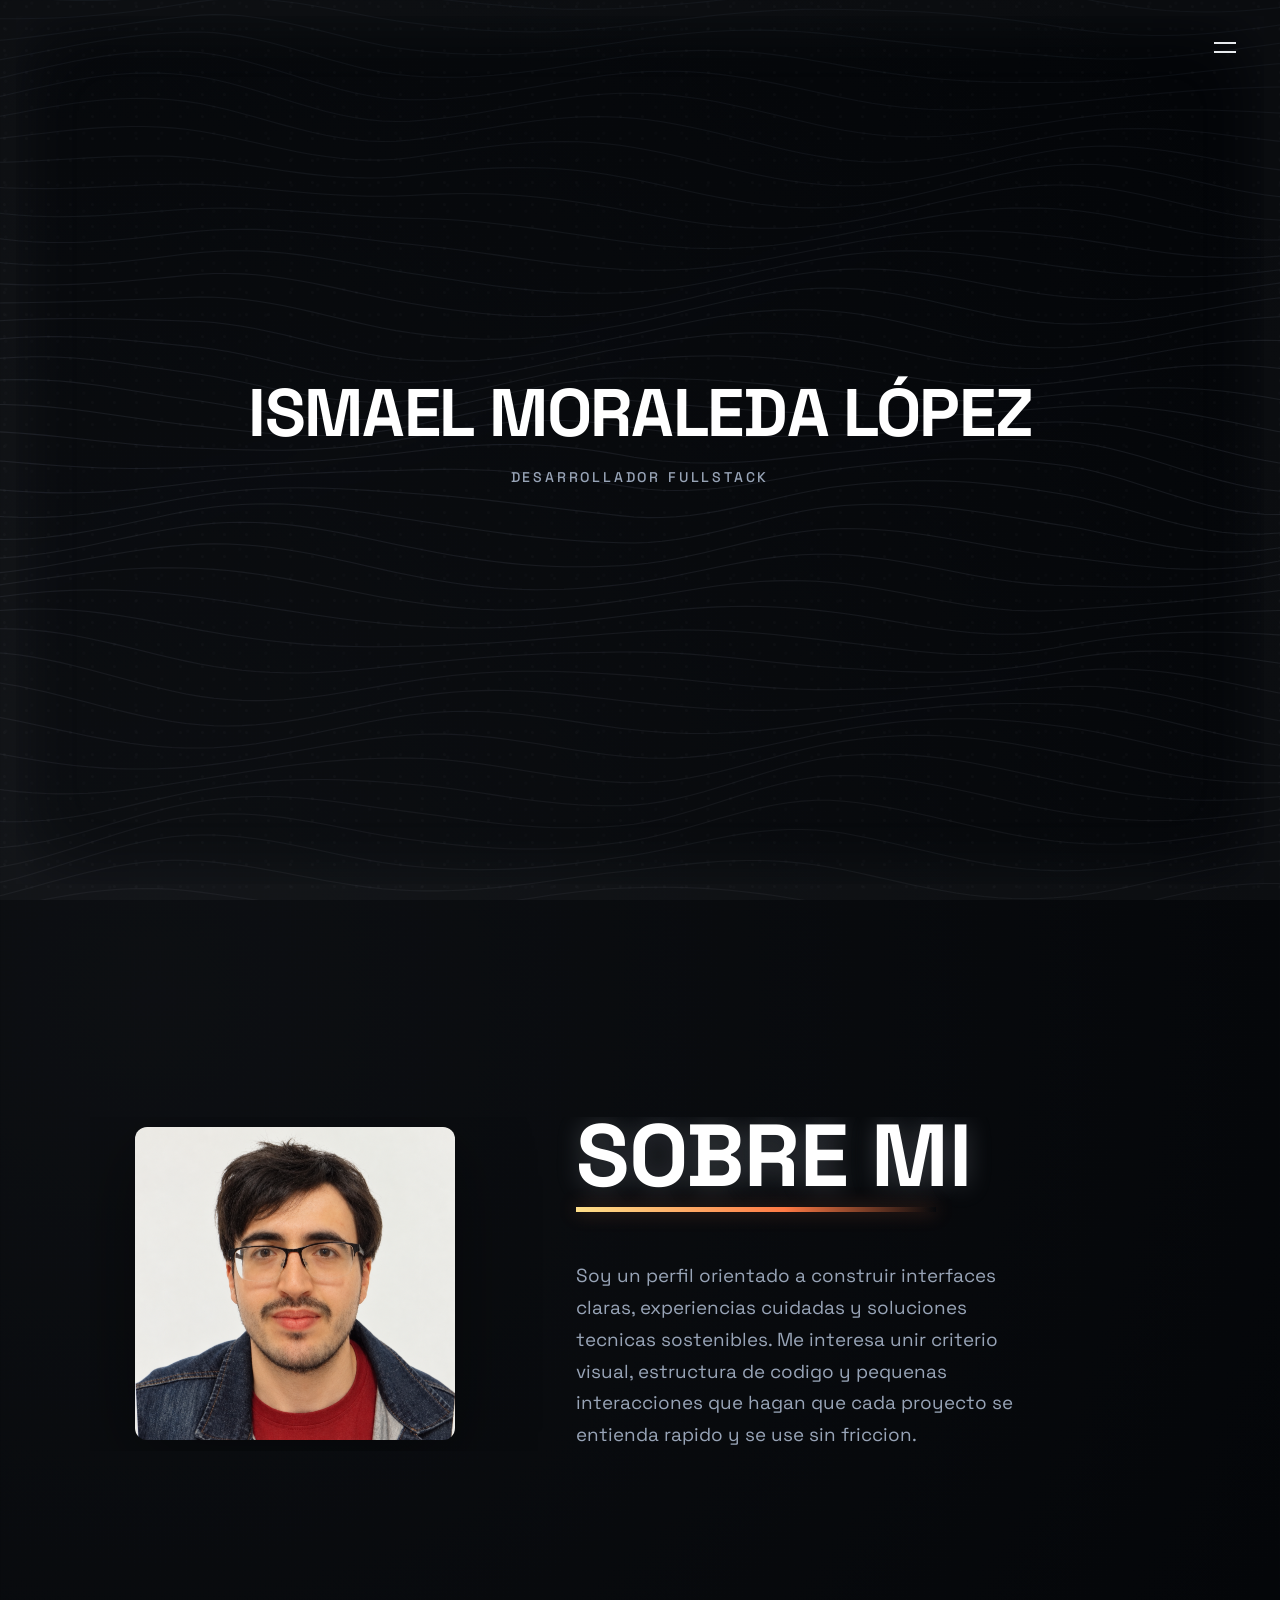
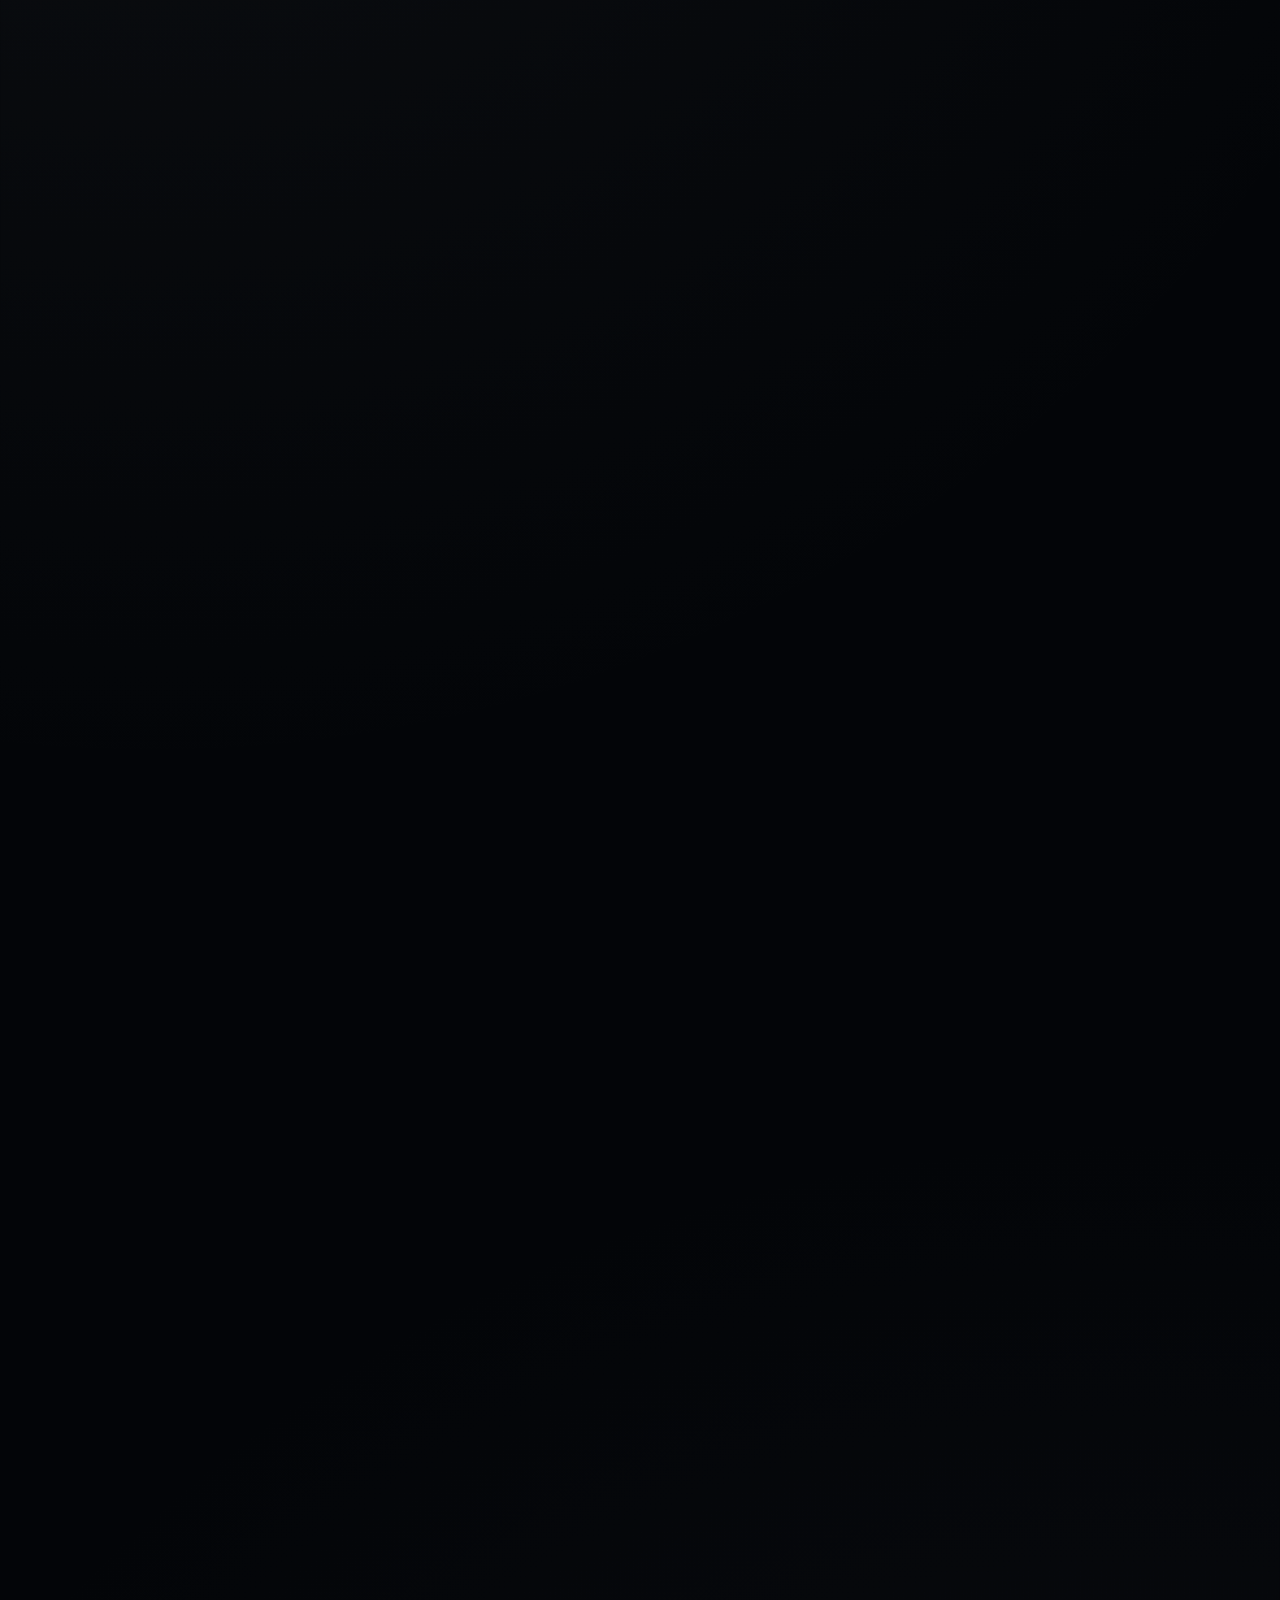
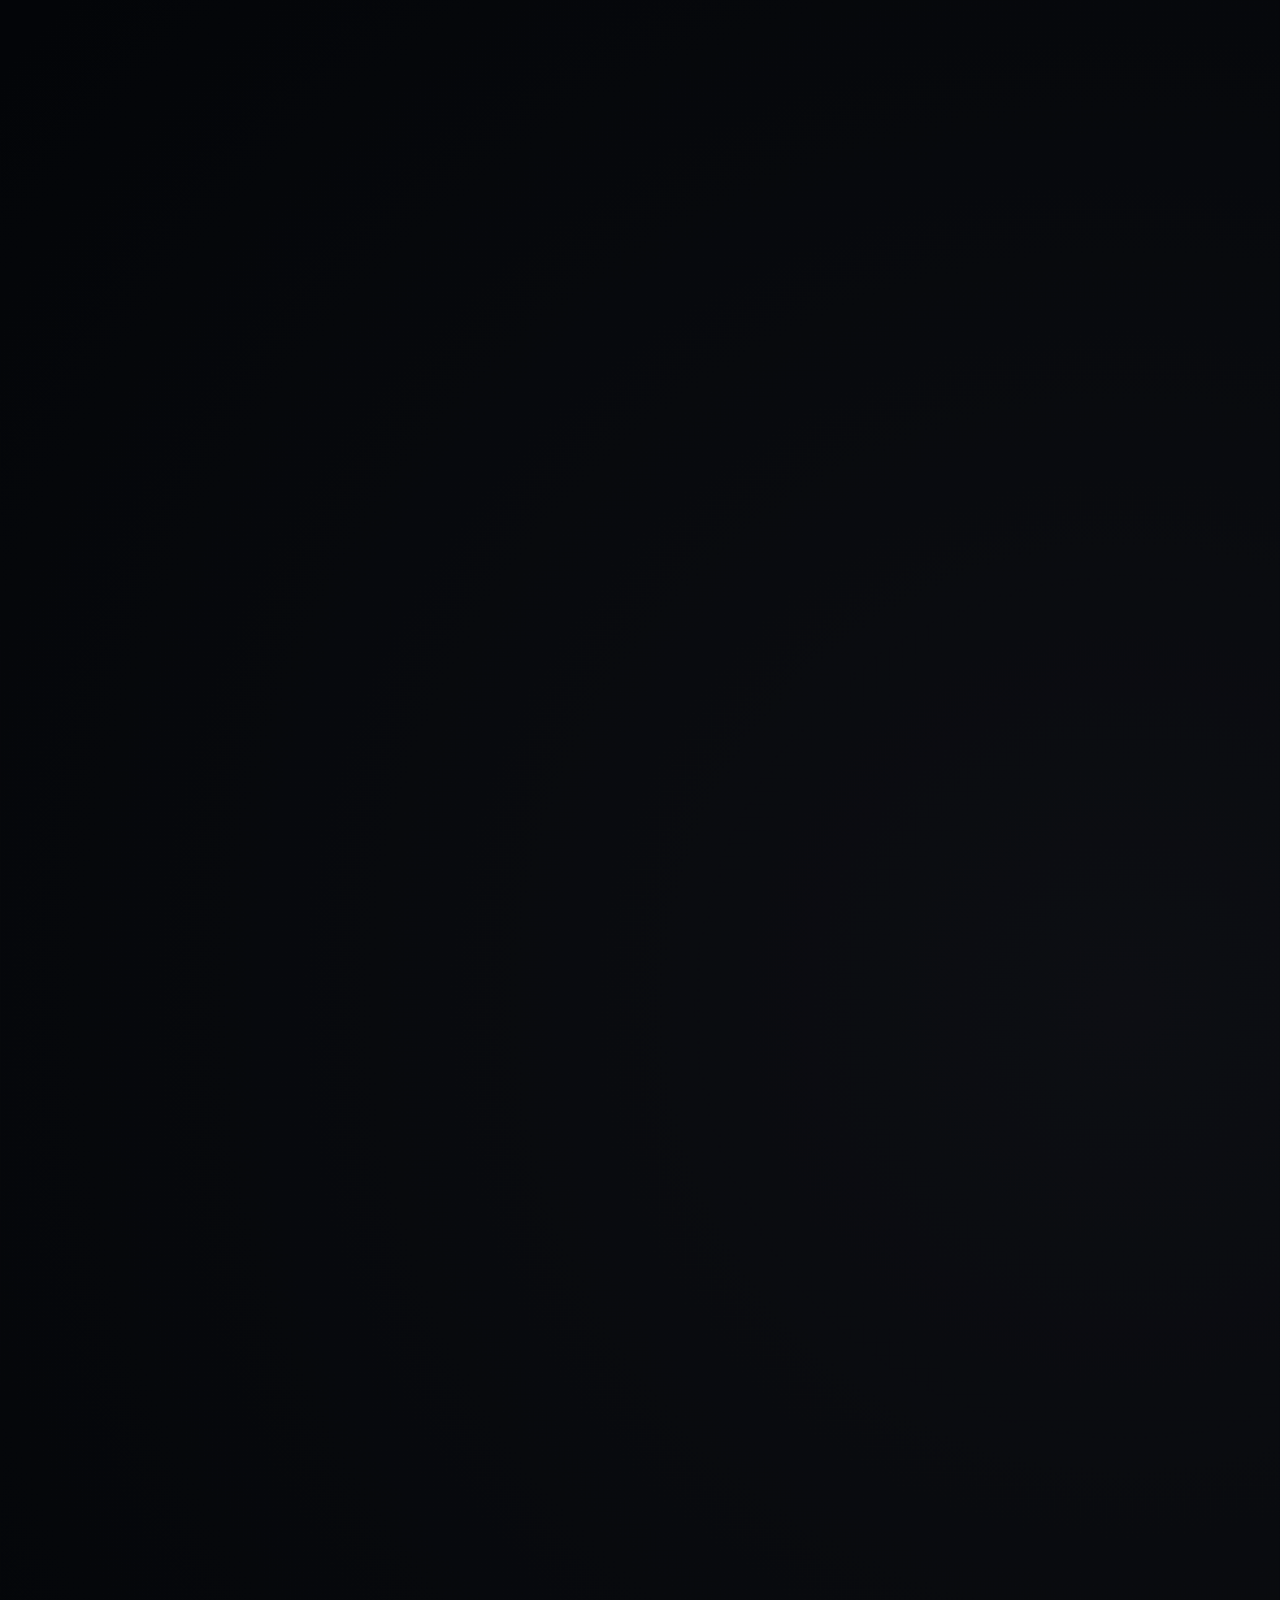
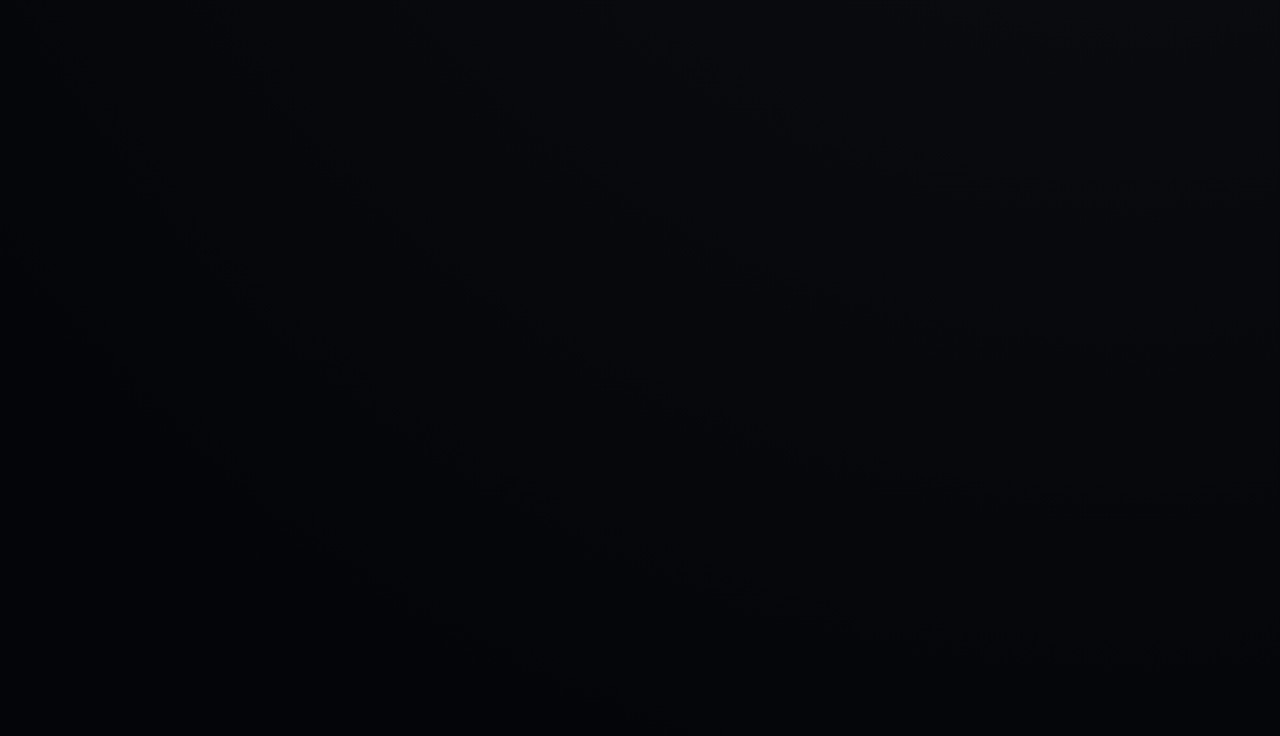
==== commit 45183181: "feat(home): Sustituye carrusel por tarjetas de Noduvia y Trazuvia y actualiza perfil y contacto" ====
--- a/frontend/home/index.html
+++ b/frontend/home/index.html
@@ -76,7 +76,7 @@
     <section id="about" class="section-about" aria-labelledby="about-title">
       <div class="about-layout no-glitch">
         <div class="about-layout__photo">
-          <img src="./assets/about-template.jpg" alt="Imagen placeholder de perfil de Ismael Moraleda López">
+          <img src="./assets/profile.png" alt="Foto de Ismael Moraleda López">
         </div>
         <div class="about-layout__text">
           <h2 id="about-title">Sobre mi</h2>
@@ -93,66 +93,48 @@
     <section id="projects" class="section-projects" aria-labelledby="projects-title">
       <div class="section-content no-glitch">
         <h2 id="projects-title">Proyectos</h2>
-        <div class="projects-grid" id="projects-carousel" aria-label="Listado de proyectos de programacion">
-          <a class="project-card" href="https://github.com/ismaelmoraledalopez/ecommerce-analytics-dashboard" target="_blank" rel="noopener noreferrer" aria-label="Abrir Dashboard Ecommerce Analytics en GitHub">
-            <img class="project-card__image" src="./assets/project-dashboard.jpg" alt="Vista previa de panel analitico para ecommerce">
+        <div class="projects-grid projects-grid--showcase" aria-label="Listado de proyectos de programacion">
+          <article class="project-card project-card--noduvia" aria-labelledby="noduvia-title">
+            <img class="project-card__image project-card__image--icon" src="./assets/tesavion.png" alt="Icono de Noduvia">
             <div class="project-card__content">
-              <h3 class="project-card__title">Dashboard Ecommerce Analytics</h3>
-              <span class="project-card__link">Ver en GitHub</span>
+              <h3 class="project-card__title" id="noduvia-title">Noduvia</h3>
+              <p class="project-card__description">Tu espacio de desarrollo con agentes de IA.</p>
+              <ul class="project-card__technologies" aria-label="Características principales">
+                <li>Fábrica de software</li><li>Documentación viva</li><li>Conocimiento del código</li>
+              </ul>
+              <details class="project-card__details">
+                <summary class="project-card__label">Ver funcionalidad</summary>
+                <ul class="project-card__features">
+                  <li><strong>Spec Driven Development</strong><span>Conecta especificaciones y decisiones con la implementación.</span></li>
+                  <li><strong>Conocimiento del código</strong><span>Documentación en tiempo real y visualización de relaciones y flujos para conservar el conocimiento mientras evoluciona.</span></li>
+                  <li><strong>Git y control móvil</strong><span>Integra Git y una app para interactuar con el agente y controlar el PC.</span></li>
+                </ul>
+              </details>
+              <a class="project-card__link" href="mailto:ismamoralop@gmail.com?subject=Informaci%C3%B3n%20sobre%20Noduvia">Hablemos del proyecto <span aria-hidden="true">↗</span></a>
             </div>
-          </a>
-
-          <a class="project-card" href="https://github.com/ismaelmoraledalopez/taskflow-api" target="_blank" rel="noopener noreferrer" aria-label="Abrir TaskFlow API en GitHub">
-            <img class="project-card__image" src="./assets/project-api.jpg" alt="Vista previa de API backend para gestion de tareas">
+          </article>
+
+          <article class="project-card" aria-labelledby="trazuvia-title">
+            <img class="project-card__image project-card__image--icon" src="./assets/trazuvia.png" alt="Icono de Trazuvia">
             <div class="project-card__content">
-              <h3 class="project-card__title">TaskFlow API</h3>
-              <span class="project-card__link">Ver en GitHub</span>
+              <h3 class="project-card__title" id="trazuvia-title">Trazuvia</h3>
+              <p class="project-card__description">De la idea a la interfaz, en un lienzo visual.</p>
+              <ul class="project-card__technologies" aria-label="Características principales">
+                <li>Editor visual</li><li>Wireframes</li><li>Exportación a código</li>
+              </ul>
+              <details class="project-card__details">
+                <summary class="project-card__label">Ver funcionalidad</summary>
+                <ul class="project-card__features">
+                  <li><strong>Diseño visual editable</strong><span>Componentes, conectores, capas y grupos, con un panel de propiedades para personalizar cada elemento.</span></li>
+                  <li><strong>De la idea al desarrollo</strong><span>Define estilos CSS reutilizables y exporta diseños a HTML, SVG, PNG y JSON.</span></li>
+                  <li><strong>Guardado e intercambio con IA</strong><span>Guardado automático e intercambio de diseños con herramientas de IA mediante JSON.</span></li>
+                </ul>
+              </details>
+              <a class="project-card__link" href="https://github.com/Isma115/Trazuvia" target="_blank" rel="noopener noreferrer">Ver en Github <span aria-hidden="true">↗</span></a>
             </div>
-          </a>
-
-          <a class="project-card" href="https://github.com/ismaelmoraledalopez/habit-tracker-mobile" target="_blank" rel="noopener noreferrer" aria-label="Abrir Habit Tracker Mobile App en GitHub">
-            <img class="project-card__image" src="./assets/project-mobile.jpg" alt="Vista previa de app para seguimiento de habitos y productividad">
-            <div class="project-card__content">
-              <h3 class="project-card__title">Habit Tracker Mobile App</h3>
-              <span class="project-card__link">Ver en GitHub</span>
-            </div>
-          </a>
-
-          <a class="project-card" href="https://github.com/ismaelmoraledalopez" target="_blank" rel="noopener noreferrer" aria-label="Abrir Design System Workspace en GitHub">
-            <img class="project-card__image" src="./assets/project-dashboard.jpg" alt="Vista previa de sistema de diseno para productos digitales">
-            <div class="project-card__content">
-              <h3 class="project-card__title">Design System Workspace</h3>
-              <span class="project-card__link">Ver en GitHub</span>
-            </div>
-          </a>
-
-          <a class="project-card" href="https://github.com/ismaelmoraledalopez" target="_blank" rel="noopener noreferrer" aria-label="Abrir Local Events Platform en GitHub">
-            <img class="project-card__image" src="./assets/project-api.jpg" alt="Vista previa de plataforma para descubrir y gestionar eventos locales">
-            <div class="project-card__content">
-              <h3 class="project-card__title">Local Events Platform</h3>
-              <span class="project-card__link">Ver en GitHub</span>
-            </div>
-          </a>
-
-          <a class="project-card" href="https://github.com/ismaelmoraledalopez" target="_blank" rel="noopener noreferrer" aria-label="Abrir Focus Timer en GitHub">
-            <img class="project-card__image" src="./assets/project-mobile.jpg" alt="Vista previa de temporizador para sesiones de concentracion">
-            <div class="project-card__content">
-              <h3 class="project-card__title">Focus Timer</h3>
-              <span class="project-card__link">Ver en GitHub</span>
-            </div>
-          </a>
-        </div>
-        <div class="projects-carousel-controls" aria-label="Controles del carrusel de proyectos">
-          <button class="projects-carousel-arrow" type="button" data-carousel-direction="previous" aria-label="Mostrar proyecto anterior">
-            <span aria-hidden="true">←</span>
-          </button>
-          <button class="projects-carousel-arrow" type="button" data-carousel-direction="next" aria-label="Mostrar proyecto siguiente">
-            <span aria-hidden="true">→</span>
-          </button>
-        </div>
-        <button class="projects-more-button" type="button" aria-expanded="false" aria-controls="projects-carousel">
-          Mostrar más
-        </button>
+          </article>
+
+        </div>
       </div>
       <div class="scroll-indicator section-scroll-indicator" aria-hidden="true">
         <span class="scroll-indicator__arrow"></span>
@@ -266,10 +248,10 @@
         <h2 id="contact-title">Contacto</h2>
 
         <div class="contact-template" aria-label="Canales de contacto">
-          <a class="contact-card" href="mailto:tu-correo@ejemplo.com" aria-label="Enviar correo a tu-correo@ejemplo.com">
+          <a class="contact-card" href="mailto:ismamoralop@gmail.com" aria-label="Enviar correo a Ismael Moraleda López">
             <img class="contact-card__icon" src="https://cdn.simpleicons.org/gmail/D7DBFF" alt="" aria-hidden="true">
             <span class="contact-card__label">Gmail</span>
-            <span class="contact-card__value">tu-correo@ejemplo.com</span>
+            <span class="contact-card__value">ismamoralop@gmail.com</span>
           </a>
 
           <a class="contact-card" href="https://www.linkedin.com/in/tu-usuario" target="_blank" rel="noopener noreferrer" aria-label="Abrir perfil de LinkedIn">
--- a/frontend/home/home.css
+++ b/frontend/home/home.css
@@ -10,8 +10,8 @@
   --shadow: 0 28px 80px rgba(0, 0, 0, 0.45);
   --particle-y: 0px;
   --topography-visibility: 0.12;
-  --particles-visibility: 0.08;
-  --trails-visibility: 0.1;
+  --particles-visibility: 1;
+  --trails-visibility: 0.8;
 }
 
 * {
@@ -51,8 +51,6 @@
 
 body.is-home-active {
   --topography-visibility: 0.46;
-  --particles-visibility: 1;
-  --trails-visibility: 1;
 }
 
 body::before,
@@ -463,7 +461,7 @@
   position: relative;
   width: max-content;
   max-width: 100%;
-  margin: 0 0 32px;
+  margin: 0 0 64px;
   color: #ffffff;
   font-size: clamp(2.8rem, 8vw, 5.5rem);
   line-height: 0.88;
@@ -493,7 +491,7 @@
 .projects-grid {
   margin-top: 68px;
   display: grid;
-  grid-template-columns: repeat(3, minmax(0, 1fr));
+  grid-template-columns: repeat(2, minmax(0, 1fr));
   gap: 34px;
 }
 
@@ -792,11 +790,13 @@
 }
 
 .project-card__image {
-  width: 100%;
+  width: clamp(96px, 12vw, 144px);
   height: auto;
-  aspect-ratio: 16 / 10;
+  aspect-ratio: 1;
+  margin: 28px auto 12px;
+  border-radius: 24%;
   min-height: 0;
-  object-fit: cover;
+  object-fit: contain;
   display: block;
   transition: transform 460ms cubic-bezier(0.22, 1, 0.36, 1), filter 460ms ease;
 }
@@ -806,11 +806,80 @@
   filter: saturate(1.12) brightness(1.06);
 }
 
+.project-card__image--icon {
+  object-fit: contain;
+}
+
+.projects-grid .project-card__description {
+  display: block;
+  overflow: visible;
+  -webkit-line-clamp: unset;
+}
+
+.project-card__technologies {
+  display: flex;
+  flex-wrap: wrap;
+  gap: 8px;
+  margin: 0;
+  padding: 0;
+  list-style: none;
+  color: var(--section-accent-light);
+  font-size: 0.8rem;
+  line-height: 1.5;
+}
+
+.project-card__technologies li {
+  padding: 5px 11px;
+  border: 1px solid var(--section-accent-soft);
+  border-radius: 999px;
+  background: rgba(255, 255, 255, 0.04);
+}
+
+.project-card__details {
+  margin-top: 10px;
+  padding-top: 18px;
+  border-top: 1px solid var(--line);
+}
+
+.project-card__label {
+  margin: 0 0 12px;
+  color: var(--muted);
+  font-size: 0.72rem;
+  letter-spacing: 0.1em;
+  text-transform: uppercase;
+}
+
+.project-card__features {
+  display: grid;
+  gap: 16px;
+  margin: 0;
+  padding: 0;
+  list-style: none;
+}
+
+.project-card__features li {
+  display: grid;
+  gap: 4px;
+  padding-left: 12px;
+  border-left: 2px solid var(--section-accent-soft);
+  font-size: 0.88rem;
+  line-height: 1.55;
+}
+
+.project-card__features strong {
+  color: var(--ink);
+  font-weight: 500;
+}
+
+.project-card__features span {
+  color: var(--muted);
+}
+
 .project-card__content {
   display: flex;
   flex-direction: column;
-  gap: 10px;
-  padding: 14px 16px 16px;
+  gap: 12px;
+  padding: 18px 24px 24px;
   min-height: 0;
   overflow: visible;
 }
@@ -1308,51 +1377,31 @@
   --trail-color-1: rgba(59, 130, 246, 0.2);
   --trail-color-2: rgba(139, 92, 246, 0.24);
   --trail-color-3: rgba(236, 72, 153, 0.18);
+  background:
+    radial-gradient(ellipse at 52% 50%, var(--trail-color-2), transparent 60%),
+    linear-gradient(90deg, transparent 8%, var(--trail-color-1) 35%, var(--trail-color-3) 65%, transparent 92%);
+  border-radius: 50%;
+  mask-image: linear-gradient(180deg, transparent, #000 40%, #000 60%, transparent);
   opacity: 0;
-  filter: blur(80px);
+  filter: blur(42px);
   will-change: transform, opacity;
   left: -30%;
 }
 
 .color-trail--1 {
-  background: linear-gradient(
-    90deg,
-    transparent,
-    var(--trail-color-1),
-    var(--trail-color-2),
-    var(--trail-color-3),
-    transparent
-  );
-  animation: trail-sweep-1 14s ease-in-out infinite;
-  animation-delay: 0s;
+  animation: trail-sweep-1 28s ease-in-out infinite;
+  animation-delay: -3s;
 }
 
 .color-trail--2 {
-  background: linear-gradient(
-    90deg,
-    transparent,
-    var(--trail-color-1),
-    var(--trail-color-2),
-    var(--trail-color-3),
-    transparent
-  );
-  animation: trail-sweep-2 20s ease-in-out infinite;
-  animation-delay: 2s;
+  animation: trail-sweep-2 36s ease-in-out infinite;
+  animation-delay: -8s;
 }
 
 .color-trail--3 {
-  background: linear-gradient(
-    90deg,
-    transparent,
-    var(--trail-color-1),
-    var(--trail-color-2),
-    var(--trail-color-3),
-    transparent
-  );
-  animation: trail-sweep-3 27s ease-in-out infinite;
-  animation-delay: 1s;
-}
-
+  animation: trail-sweep-3 44s ease-in-out infinite;
+  animation-delay: -12s;
+}
 @keyframes trail-sweep-1 {
   0% {
     top: 70%;
@@ -2209,12 +2258,11 @@
 
   .project-card {
     aspect-ratio: auto;
-    grid-template-rows: minmax(178px, 46vw) auto;
+    grid-template-rows: auto 1fr;
   }
 
   .project-card__image {
-    aspect-ratio: auto;
-    height: 100%;
+    margin-top: 22px;
   }
 
   .project-card__content {
@@ -2387,16 +2435,110 @@
   }
 }
 
-@media (prefers-reduced-motion: reduce) {
-
-  *,
-  *::before,
-  *::after {
-    animation-duration: 1ms !important;
-    animation-iteration-count: 1 !important;
-    scroll-behavior: auto !important;
-    transition-duration: 1ms !important;
-  }
-}
-
 /* endregion */
+/* region Estilos Pagina Home: tarjetas de proyectos compactas */
+.section-projects .section-content {
+  max-width: 1040px;
+}
+.projects-grid--showcase {
+  align-items: start;
+  gap: 34px;
+}
+.projects-grid--showcase .project-card {
+  grid-template-columns: 1fr;
+  grid-template-rows: auto 1fr;
+  gap: 28px;
+  padding: 0;
+  border: 0;
+  border-radius: 0;
+  background: transparent;
+  overflow: visible;
+}
+.projects-grid--showcase .project-card:hover {
+  background: transparent;
+  box-shadow: none;
+}
+.projects-grid--showcase .project-card__image {
+  width: clamp(96px, 12vw, 144px);
+  margin: 0 auto;
+}
+.projects-grid--showcase .project-card__content {
+  padding: 28px;
+  gap: 20px;
+  border: 1px solid rgba(255, 255, 255, 0.08);
+  border-radius: 0;
+  background: rgba(8, 12, 18, 0.88);
+  transition: border-color 220ms ease, background 220ms ease;
+}
+.projects-grid--showcase .project-card:hover .project-card__content {
+  border-color: var(--section-accent-soft);
+  background: rgba(24, 22, 40, 0.94);
+}
+.projects-grid--showcase .project-card__title {
+  font-size: clamp(1.08rem, 1.6vw, 1.28rem);
+}
+.projects-grid--showcase .project-card__description {
+  font-size: 1rem;
+  line-height: 1.6;
+  color: #b9bdca;
+}
+.projects-grid--showcase .project-card__technologies {
+  gap: 7px;
+  font-size: 0.72rem;
+}
+.projects-grid--showcase .project-card__technologies li {
+  padding: 5px 9px;
+  border-color: rgba(255, 255, 255, 0.1);
+  color: #b9bdca;
+}
+.projects-grid--showcase .project-card__details {
+  margin-top: 4px;
+  padding-top: 18px;
+}
+.projects-grid--showcase .project-card__label {
+  cursor: pointer;
+  margin: 0 0 24px;
+  font-size: 0.85rem;
+  letter-spacing: 0;
+  text-transform: none;
+  color: var(--section-accent-light);
+  width: fit-content;
+  padding: 10px 14px;
+  border: 1px solid var(--section-accent-soft);
+  background: rgba(180, 150, 255, 0.07);
+}
+.projects-grid--showcase .project-card__features {
+  margin-top: 20px;
+}
+.projects-grid--showcase .project-card__link {
+  display: flex;
+  align-items: center;
+  justify-content: space-between;
+  width: 100%;
+  margin-top: 4px;
+  padding: 0;
+  font-size: 0.85rem;
+}
+.projects-grid--showcase .project-card__link:hover {
+  text-decoration: underline;
+}
+.projects-grid--showcase summary:focus-visible,
+.projects-grid--showcase .project-card__link:focus-visible {
+  outline: 2px solid var(--section-accent-light);
+  outline-offset: 5px;
+}
+@media (max-width: 1000px) {
+  .projects-grid--showcase .project-card__content {
+    padding: 24px;
+  }
+}
+@media (max-width: 600px) {
+  .projects-grid--showcase {
+    grid-template-columns: 1fr;
+    gap: 20px;
+  }
+  .projects-grid--showcase .project-card__image {
+    width: 96px;
+  }
+}
+/* endregion */
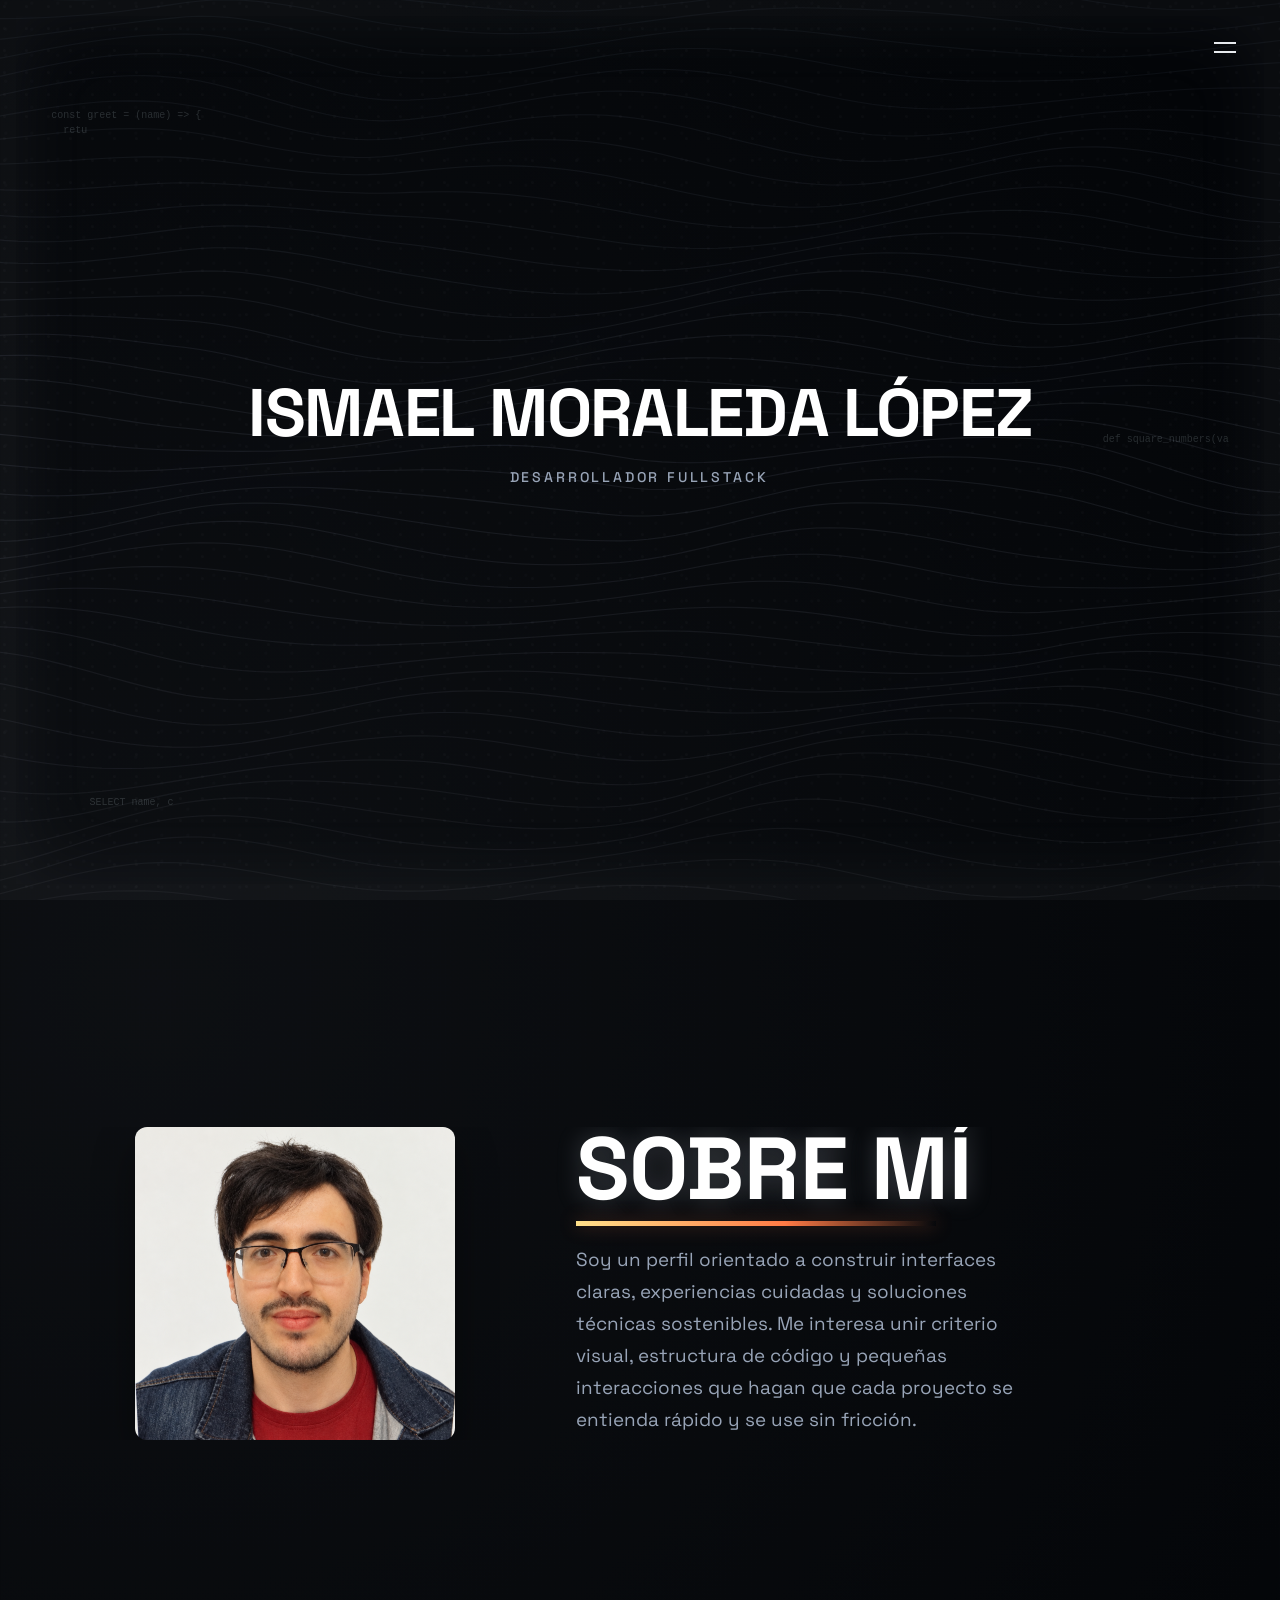
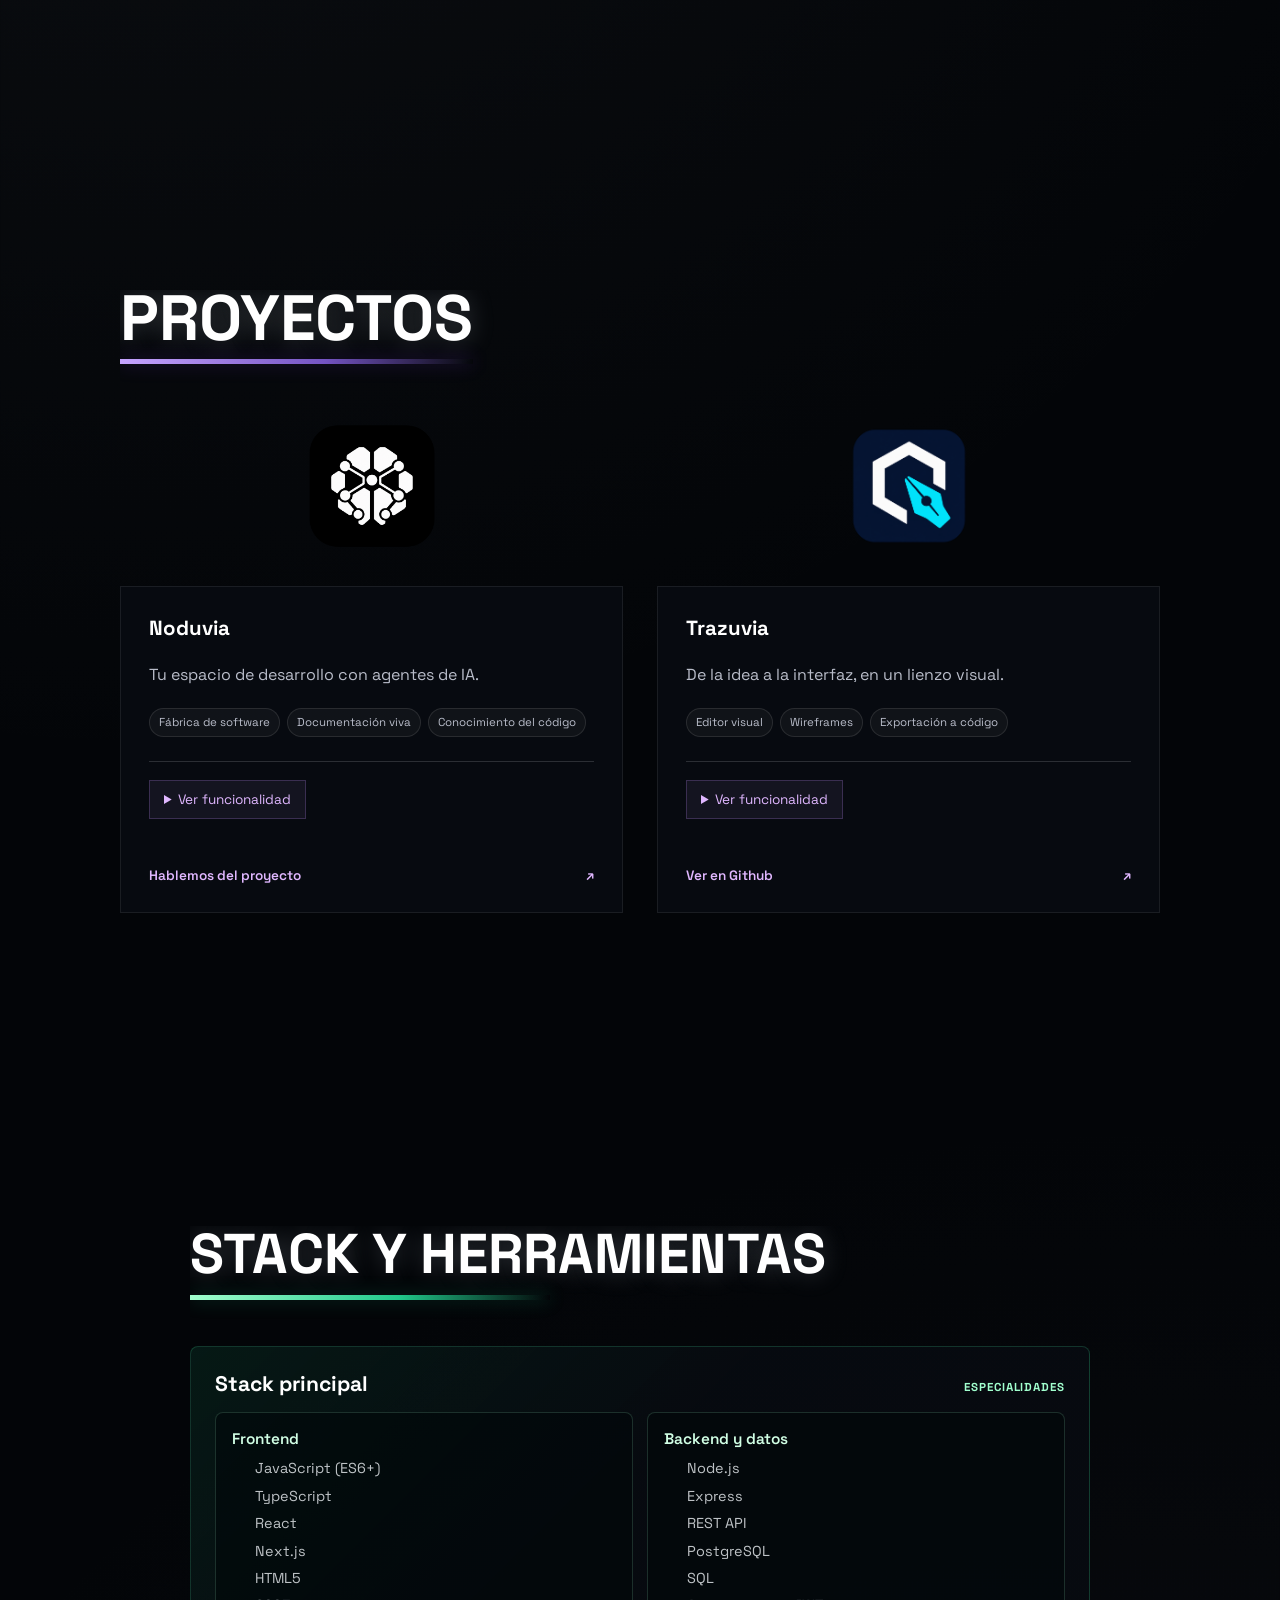
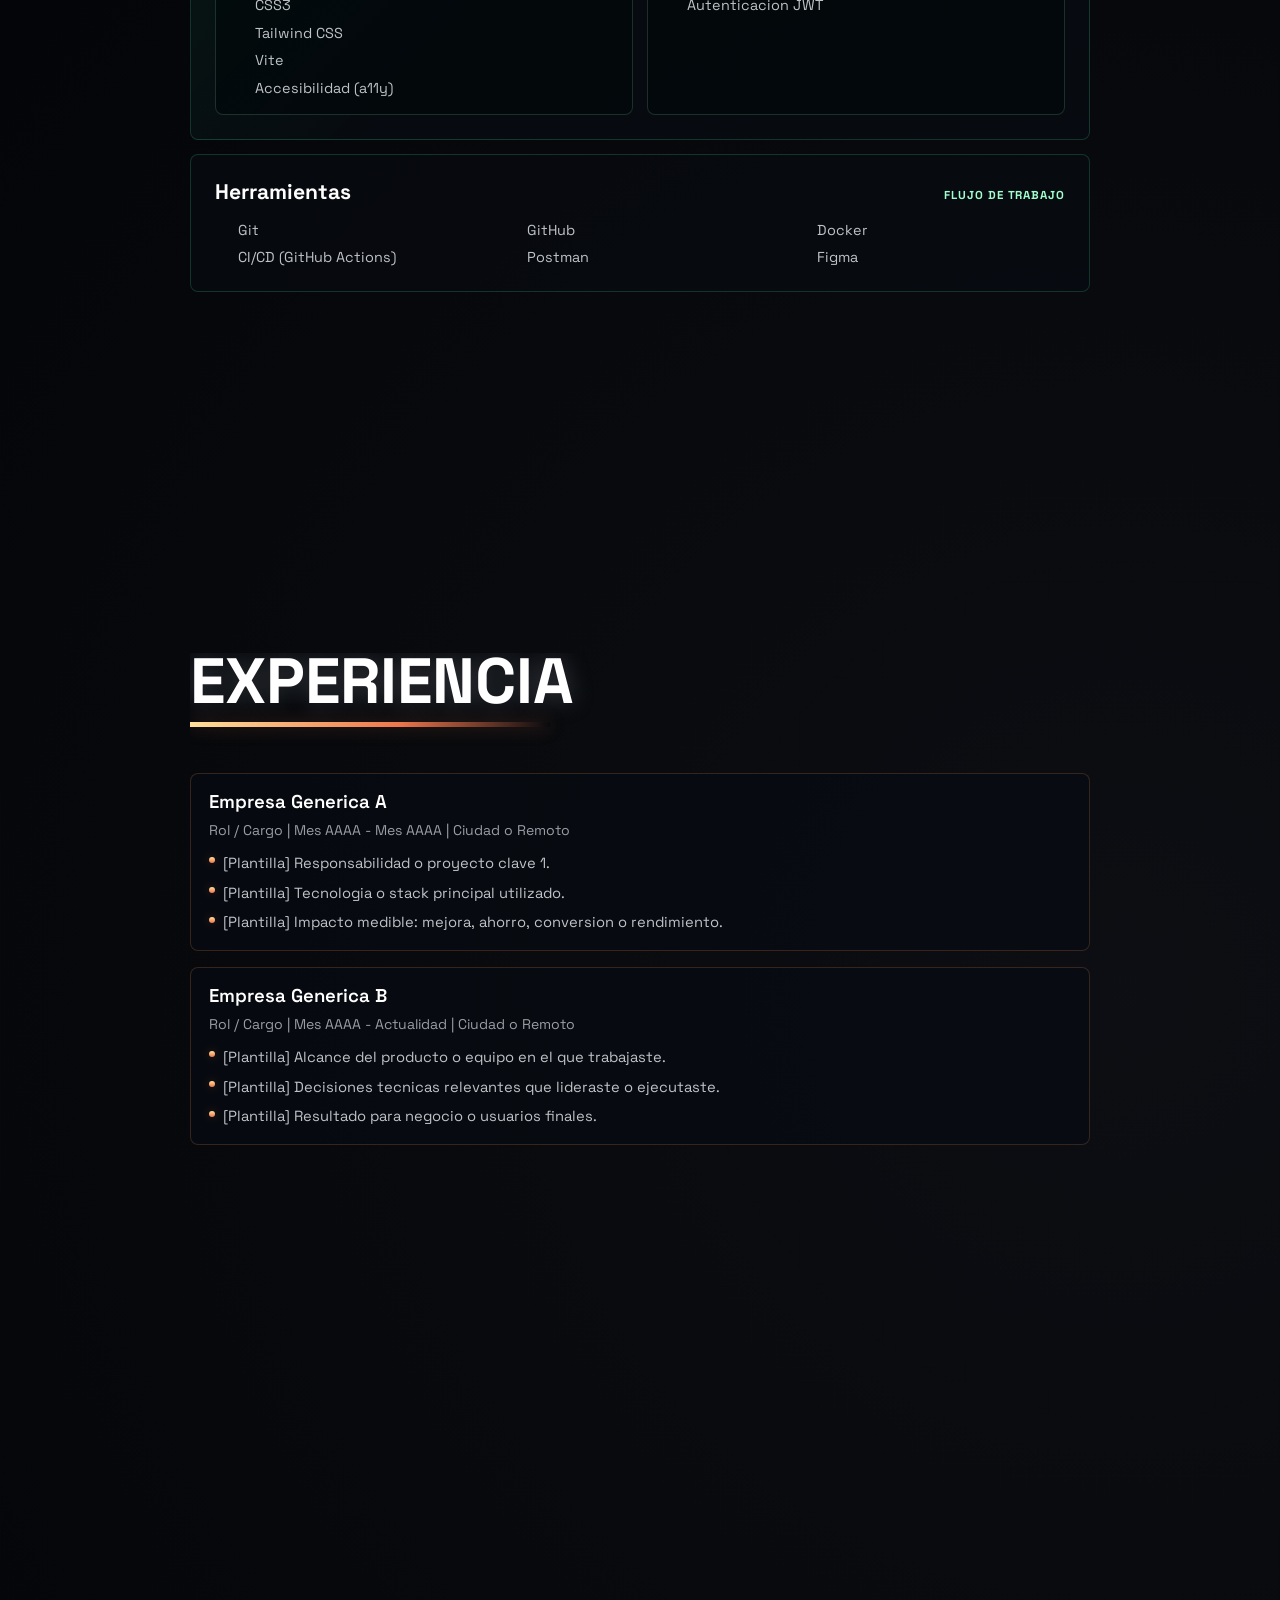
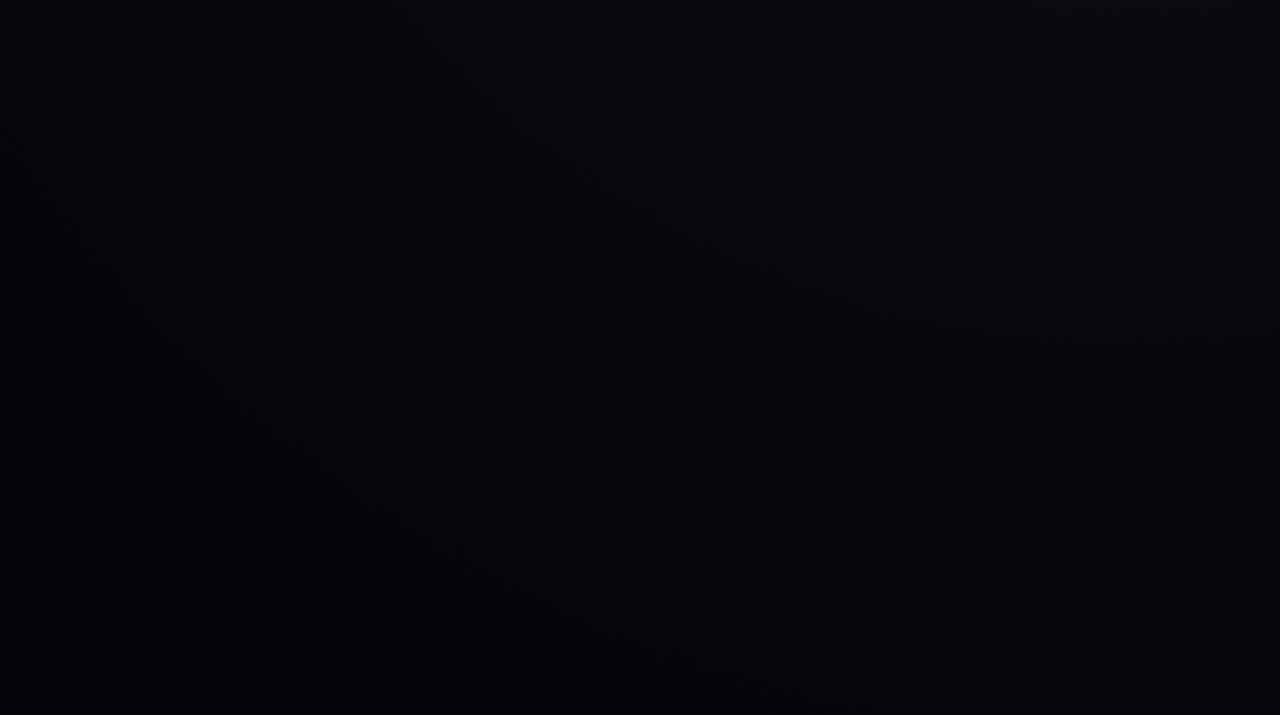
==== commit d224a7d9: "feat(home): Reorganiza la vista y añade código animado de fondo Ajusta los colores, la presentación " ====
--- a/frontend/home/index.html
+++ b/frontend/home/index.html
@@ -9,6 +9,10 @@
   <link rel="preconnect" href="https://fonts.gstatic.com" crossorigin>
   <link href="https://fonts.googleapis.com/css2?family=Space+Grotesk:wght@400;500;600;700&display=swap" rel="stylesheet">
   <link rel="stylesheet" href="./home.css">
+  <link rel="stylesheet" href="./styles/secciones.css">
+  <link rel="stylesheet" href="./styles/fondo.css">
+  <link rel="stylesheet" href="./styles/animaciones.css">
+  <link rel="stylesheet" href="./styles/adaptacion.css">
 </head>
 
 <body>
@@ -18,13 +22,30 @@
 
   <!-- region Componente Home | Codigo de Componente | Particulas de fondo -->
   <div class="background-particles" aria-hidden="true">
-    <span style="--x:6%;--y:14%;--delay:0ms;--size:18px">@</span>
-    <span style="--x:18%;--y:72%;--delay:420ms;--size:14px">{}</span>
-    <span style="--x:31%;--y:22%;--delay:900ms;--size:20px">#</span>
-    <span style="--x:57%;--y:12%;--delay:1720ms;--size:13px">&lt;/&gt;</span>
-    <span style="--x:82%;--y:26%;--delay:2600ms;--size:15px">+</span>
-    <span style="--x:73%;--y:42%;--delay:4380ms;--size:14px">{}</span>
-    <span style="--x:96%;--y:51%;--delay:1960ms;--size:13px">[]</span>
+    <span style="--x:5%;--y:7%;--delay:0ms;--size:9px">@</span>
+    <span style="--x:62%;--y:44%;--delay:1680ms;--size:15px">+</span>
+    <span style="--x:28%;--y:81%;--delay:3360ms;--size:21px">()</span>
+    <span style="--x:85%;--y:31%;--delay:5040ms;--size:13px">;</span>
+    <span style="--x:51%;--y:68%;--delay:6720ms;--size:19px">git</span>
+    <span style="--x:17%;--y:18%;--delay:8400ms;--size:11px">[]</span>
+    <span style="--x:74%;--y:55%;--delay:10080ms;--size:17px">@</span>
+  </div>
+  <!-- endregion -->
+
+  <!-- region Componente Home | Codigo de Componente | Fragmentos de codigo de fondo -->
+  <div class="background-code" aria-hidden="true">
+    <pre><code>const greet = (name) =&gt; {
+  return `Hola, ${name}!`;
+};
+console.log(greet("mundo"));</code></pre>
+    <pre><code>def square_numbers(values):
+    return [value ** 2 for value in values]
+
+print(square_numbers([1, 2, 3]))</code></pre>
+    <pre><code>SELECT name, created_at
+FROM projects
+WHERE active = TRUE
+ORDER BY created_at DESC;</code></pre>
   </div>
   <!-- endregion -->
 
@@ -79,8 +100,8 @@
           <img src="./assets/profile.png" alt="Foto de Ismael Moraleda López">
         </div>
         <div class="about-layout__text">
-          <h2 id="about-title">Sobre mi</h2>
-          <p>Soy un perfil orientado a construir interfaces claras, experiencias cuidadas y soluciones tecnicas sostenibles. Me interesa unir criterio visual, estructura de codigo y pequenas interacciones que hagan que cada proyecto se entienda rapido y se use sin friccion.</p>
+          <h2 id="about-title">Sobre mí</h2>
+          <p>Soy un perfil orientado a construir interfaces claras, experiencias cuidadas y soluciones técnicas sostenibles. Me interesa unir criterio visual, estructura de código y pequeñas interacciones que hagan que cada proyecto se entienda rápido y se use sin fricción.</p>
         </div>
       </div>
       <div class="scroll-indicator section-scroll-indicator" aria-hidden="true">
@@ -279,6 +300,9 @@
   <!-- endregion -->
 
   <script src="./home.js"></script>
+  <script src="./scripts/fondo.js"></script>
+  <script src="./scripts/secciones.js"></script>
+  <script src="./scripts/codigo-fondo.js"></script>
 </body>
 
 </html>
--- a/frontend/home/home.css
+++ b/frontend/home/home.css
@@ -355,2190 +355,3 @@
 }
 
 /* endregion */
-
-/* region Componente Home | Estilos | Secciones generales */
-.section-home,
-.section-about,
-.section-projects,
-.section-skills,
-.section-experience,
-.section-contact {
-  min-height: 100svh;
-  min-height: 100vh;
-  display: flex;
-  flex-direction: column;
-  align-items: center;
-  justify-content: center;
-  padding: clamp(60px, 10vh, 120px) clamp(24px, 6vw, 78px);
-  position: relative;
-}
-
-.section-home {
-  --section-accent-start: #86f7ff;
-  --section-accent-end: #2b8fff;
-  --section-accent-light: #c1fbff;
-  --section-accent-soft: rgba(92, 218, 255, 0.2);
-  --section-accent-glow: rgba(43, 143, 255, 0.34);
-}
-
-.section-about {
-  --section-accent-start: #ffe08a;
-  --section-accent-end: #ff7a45;
-  --section-accent-light: #fff0b8;
-  --section-accent-soft: rgba(255, 167, 70, 0.2);
-  --section-accent-glow: rgba(255, 122, 69, 0.34);
-}
-
-.section-projects {
-  --section-accent-start: #c6a4ff;
-  --section-accent-end: #7554c4;
-  --section-accent-light: #e0b7ff;
-  --section-accent-soft: rgba(191, 137, 255, 0.22);
-  --section-accent-glow: rgba(139, 60, 255, 0.28);
-}
-
-.section-skills {
-  --section-accent-start: #a1ffce;
-  --section-accent-end: #21c98b;
-  --section-accent-light: #d1ffe5;
-  --section-accent-soft: rgba(64, 220, 156, 0.2);
-  --section-accent-glow: rgba(33, 201, 139, 0.3);
-}
-
-.section-experience {
-  --section-accent-start: #ffe09a;
-  --section-accent-end: #ef764d;
-  --section-accent-light: #ffd1a8;
-  --section-accent-soft: rgba(239, 147, 77, 0.2);
-  --section-accent-glow: rgba(239, 118, 77, 0.3);
-}
-
-.section-contact {
-  --section-accent-start: #ffc1e4;
-  --section-accent-end: #e05d9f;
-  --section-accent-light: #ffe4f2;
-  --section-accent-soft: rgba(224, 93, 159, 0.2);
-  --section-accent-glow: rgba(224, 93, 159, 0.3);
-}
-
-.section-content {
-  --exit-x: 0px;
-  --exit-y: 0px;
-  --exit-rotate: 0deg;
-  --exit-scale: 1;
-  max-width: 900px;
-  width: 100%;
-  opacity: 0;
-  transform: translateY(80px) scale(0.85) rotate(-2deg);
-  transition:
-    opacity 900ms cubic-bezier(0.34, 1.56, 0.64, 1),
-    transform 900ms cubic-bezier(0.34, 1.56, 0.64, 1);
-}
-
-.section-content.is-visible {
-  opacity: 1;
-  transform: translate(0, 0) scale(1) rotate(0deg);
-}
-
-.section-content.is-exiting {
-  opacity: 0;
-  transform: translate(var(--exit-x), var(--exit-y)) scale(var(--exit-scale)) rotate(var(--exit-rotate));
-  transition:
-    opacity 600ms cubic-bezier(0.55, 0, 0.1, 1),
-    transform 800ms cubic-bezier(0.55, 0, 0.1, 1);
-}
-
-.section-eyebrow {
-  margin: 0 0 16px;
-  color: var(--warning);
-  font-size: 0.78rem;
-  font-weight: 900;
-  letter-spacing: 0;
-  text-transform: uppercase;
-}
-
-.section-content h2 {
-  position: relative;
-  width: max-content;
-  max-width: 100%;
-  margin: 0 0 64px;
-  color: #ffffff;
-  font-size: clamp(2.8rem, 8vw, 5.5rem);
-  line-height: 0.88;
-  text-transform: uppercase;
-  text-shadow: 0 0 24px rgba(184, 190, 200, 0.28);
-}
-
-.section-content h2::after {
-  position: absolute;
-  left: 0;
-  bottom: -18px;
-  width: min(100%, 360px);
-  height: 5px;
-  content: "";
-  background: linear-gradient(90deg, var(--section-accent-start), var(--section-accent-end) 58%, transparent);
-  box-shadow: 0 0 18px var(--section-accent-glow);
-}
-
-.section-content > p:last-child {
-  max-width: 58ch;
-  margin: 46px 0 0;
-  color: var(--muted);
-  font-size: clamp(1rem, 1.6vw, 1.18rem);
-  line-height: 1.68;
-}
-
-.projects-grid {
-  margin-top: 68px;
-  display: grid;
-  grid-template-columns: repeat(2, minmax(0, 1fr));
-  gap: 34px;
-}
-
-.projects-grid .project-card:nth-child(n + 4) {
-  display: none;
-}
-
-.projects-more-button {
-  display: block;
-  margin: 28px auto 0;
-  padding: 5px 0;
-  border: 0;
-  border-bottom: 1px solid var(--section-accent-start);
-  background: transparent;
-  color: var(--section-accent-light);
-  font-size: 0.95rem;
-  font-weight: 600;
-  letter-spacing: 0.02em;
-  cursor: pointer;
-  transition: color 220ms ease, border-color 220ms ease, transform 220ms ease;
-}
-
-.projects-more-button:hover {
-  color: #ffffff;
-  border-color: var(--section-accent-light);
-  transform: translateY(-2px);
-}
-
-.projects-more-button:focus-visible {
-  outline: 2px solid var(--section-accent-light);
-  outline-offset: 5px;
-}
-
-/* region Estilos Pagina Home: boton de acceso a novedades */
-.projects-news-button {
-  position: relative;
-  isolation: isolate;
-  width: max-content;
-  display: inline-flex;
-  align-items: center;
-  gap: 12px;
-  margin: 18px auto 0;
-  padding: 11px 15px 11px 17px;
-  border: 1px solid rgba(198, 164, 255, 0.58);
-  color: #ffffff;
-  font-size: 0.92rem;
-  font-weight: 700;
-  letter-spacing: 0.02em;
-  text-decoration: none;
-  overflow: hidden;
-  transition: border-color 220ms ease, box-shadow 220ms ease, transform 220ms ease;
-}
-
-.projects-news-button::before {
-  position: absolute;
-  z-index: -1;
-  inset: 0;
-  content: "";
-  background: linear-gradient(115deg, rgba(117, 84, 196, 0.46), rgba(198, 164, 255, 0.16));
-  transform: translateX(-102%);
-  transition: transform 320ms cubic-bezier(0.22, 1, 0.36, 1);
-}
-
-.projects-news-button:hover,
-.projects-news-button:focus-visible {
-  border-color: var(--section-accent-light);
-  box-shadow: 0 0 26px rgba(139, 60, 255, 0.26);
-  outline: none;
-  transform: translateY(-2px);
-}
-
-.projects-news-button:hover::before,
-.projects-news-button:focus-visible::before {
-  transform: translateX(0);
-}
-
-.projects-news-button__arrow {
-  color: var(--section-accent-light);
-  font-size: 1.1rem;
-  line-height: 1;
-  transition: transform 220ms ease;
-}
-
-.projects-news-button:hover .projects-news-button__arrow,
-.projects-news-button:focus-visible .projects-news-button__arrow {
-  transform: translate(3px, -3px);
-}
-/* endregion */
-
-/* region Componente Home | Estilos | Carrusel 3D de proyectos ampliado */
-.projects-carousel-controls {
-  display: none;
-  align-items: center;
-  justify-content: center;
-  gap: 28px;
-  margin: 28px auto 0;
-}
-
-.projects-carousel-controls.is-visible {
-  display: flex;
-}
-
-.projects-carousel-arrow {
-  width: 34px;
-  height: 34px;
-  display: grid;
-  place-items: center;
-  padding: 0;
-  border: 0;
-  border-radius: 0;
-  background: transparent;
-  color: var(--section-accent-light);
-  font-size: 0;
-  line-height: 1;
-  cursor: pointer;
-  transition: opacity 220ms ease, transform 220ms ease;
-}
-
-.projects-carousel-arrow:hover,
-.projects-carousel-arrow:focus-visible {
-  opacity: 0.72;
-  outline: none;
-}
-
-.projects-carousel-arrow:active {
-  transform: scale(0.9);
-}
-
-.projects-carousel-arrow span {
-  display: block;
-  width: 18px;
-  height: 18px;
-  border-right: 2px solid var(--section-accent-start);
-  border-bottom: 2px solid var(--section-accent-start);
-  transition: border-color 160ms ease, transform 220ms ease;
-}
-
-.projects-carousel-arrow:first-child span {
-  transform: rotate(135deg) translate(-2px, -2px);
-}
-
-.projects-carousel-arrow:last-child span {
-  transform: rotate(-45deg) translate(-2px, -2px);
-}
-
-.projects-carousel-arrow:hover span,
-.projects-carousel-arrow:focus-visible span {
-  border-color: var(--section-accent-light);
-}
-
-.projects-more-button.is-hidden {
-  display: none;
-}
-
-.projects-grid.is-carousel {
-  position: relative;
-  display: block;
-  width: min(100%, 760px);
-  height: clamp(250px, 26vw, 280px);
-  margin: 68px auto 0;
-  padding: 0;
-  perspective: 1200px;
-  transform-style: preserve-3d;
-  overflow: hidden;
-}
-
-.projects-grid.is-carousel .project-card,
-.projects-grid.is-carousel .project-card:nth-child(n + 4) {
-  display: grid;
-  position: absolute;
-  top: 2px;
-  left: 50%;
-  width: min(270px, calc(100% - 56px));
-  height: calc(100% - 4px);
-  border: 1px solid var(--section-accent-end);
-  transform-origin: center center;
-  backface-visibility: hidden;
-  transition: transform 680ms cubic-bezier(0.22, 1, 0.36, 1), opacity 520ms ease, filter 520ms ease, box-shadow 420ms ease;
-}
-
-.projects-grid.is-carousel .project-card[data-carousel-position="active"] {
-  z-index: 5;
-  opacity: 1;
-  filter: none;
-  border-color: var(--section-accent-start);
-  transform: translateX(-50%) translateZ(0) rotateY(0deg) scale(0.94);
-  box-shadow:
-    inset 0 1px 0 var(--section-accent-start),
-    inset 0 -1px 0 var(--section-accent-start),
-    0 22px 50px rgba(0, 0, 0, 0.42),
-    0 0 34px var(--section-accent-glow);
-}
-
-.projects-grid.is-carousel .project-card[data-carousel-position="next"] {
-  z-index: 4;
-  opacity: 0.76;
-  filter: saturate(0.78) brightness(0.8);
-  transform: translateX(calc(-50% + clamp(155px, 18vw, 190px))) translateZ(-40px) rotateY(-28deg) scale(0.83);
-}
-
-.projects-grid.is-carousel .project-card[data-carousel-position="previous"] {
-  z-index: 4;
-  opacity: 0.76;
-  filter: saturate(0.78) brightness(0.8);
-  transform: translateX(calc(-50% - clamp(155px, 18vw, 190px))) translateZ(-40px) rotateY(28deg) scale(0.83);
-}
-
-.projects-grid.is-carousel .project-card[data-carousel-position="far-next"] {
-  z-index: 2;
-  opacity: 0.2;
-  filter: saturate(0.5) brightness(0.62);
-  transform: translateX(calc(-50% + clamp(260px, 32vw, 340px))) translateZ(-180px) rotateY(-42deg) scale(0.65);
-}
-
-.projects-grid.is-carousel .project-card[data-carousel-position="far-previous"] {
-  z-index: 2;
-  opacity: 0.2;
-  filter: saturate(0.5) brightness(0.62);
-  transform: translateX(calc(-50% - clamp(260px, 32vw, 340px))) translateZ(-180px) rotateY(42deg) scale(0.65);
-}
-
-.projects-grid.is-carousel .project-card[data-carousel-position="hidden"] {
-  z-index: 1;
-  opacity: 0;
-  pointer-events: none;
-  transform: translateX(-50%) translateZ(-280px) scale(0.45);
-}
-
-.projects-grid.is-carousel .project-card::after {
-  position: absolute;
-  inset: 0;
-  z-index: 4;
-  border: 1px solid rgba(117, 84, 196, 0.48);
-  content: "";
-  pointer-events: none;
-}
-
-.projects-grid.is-carousel .project-card[data-carousel-position="active"]::after {
-  border-color: var(--section-accent-start);
-  box-shadow: inset 0 0 18px rgba(117, 84, 196, 0.18);
-}
-
-.projects-grid.is-carousel + .projects-carousel-controls {
-  position: relative;
-  width: min(100%, 760px);
-  height: 0;
-  display: block;
-  margin: 0 auto;
-  pointer-events: none;
-}
-
-.projects-grid.is-carousel + .projects-carousel-controls .projects-carousel-arrow {
-  position: absolute;
-  top: clamp(-145px, -13vw, -120px);
-  pointer-events: auto;
-}
-
-.projects-grid.is-carousel + .projects-carousel-controls .projects-carousel-arrow:first-child {
-  left: clamp(-48px, -4vw, -28px);
-}
-
-.projects-grid.is-carousel + .projects-carousel-controls .projects-carousel-arrow:last-child {
-  right: clamp(-48px, -4vw, -28px);
-}
-
-/* endregion */
-
-.project-card {
-  position: relative;
-  isolation: isolate;
-  display: grid;
-  grid-template-rows: auto 1fr;
-  width: 100%;
-  border: 1px solid transparent;
-  border-radius: 0;
-  color: inherit;
-  text-decoration: none;
-  background: linear-gradient(rgba(8, 12, 18, 0.88), rgba(8, 12, 18, 0.88)) padding-box;
-  overflow: hidden;
-  transition: box-shadow 320ms ease;
-}
-
-.project-card:hover {
-  background:
-    linear-gradient(rgba(8, 12, 18, 0.88), rgba(8, 12, 18, 0.88)) padding-box,
-    linear-gradient(135deg, var(--section-accent-start), var(--section-accent-end) 48%, var(--section-accent-light)) border-box;
-  box-shadow:
-    0 0 0 1px var(--section-accent-soft),
-    0 0 24px 5px var(--section-accent-glow),
-    0 16px 32px rgba(0, 0, 0, 0.24);
-}
-
-.project-card:focus-visible {
-  outline: 2px solid rgba(244, 247, 251, 0.42);
-  outline-offset: 5px;
-}
-
-.project-card__image {
-  width: clamp(96px, 12vw, 144px);
-  height: auto;
-  aspect-ratio: 1;
-  margin: 28px auto 12px;
-  border-radius: 24%;
-  min-height: 0;
-  object-fit: contain;
-  display: block;
-  transition: transform 460ms cubic-bezier(0.22, 1, 0.36, 1), filter 460ms ease;
-}
-
-.project-card:hover .project-card__image {
-  transform: scale(1.045);
-  filter: saturate(1.12) brightness(1.06);
-}
-
-.project-card__image--icon {
-  object-fit: contain;
-}
-
-.projects-grid .project-card__description {
-  display: block;
-  overflow: visible;
-  -webkit-line-clamp: unset;
-}
-
-.project-card__technologies {
-  display: flex;
-  flex-wrap: wrap;
-  gap: 8px;
-  margin: 0;
-  padding: 0;
-  list-style: none;
-  color: var(--section-accent-light);
-  font-size: 0.8rem;
-  line-height: 1.5;
-}
-
-.project-card__technologies li {
-  padding: 5px 11px;
-  border: 1px solid var(--section-accent-soft);
-  border-radius: 999px;
-  background: rgba(255, 255, 255, 0.04);
-}
-
-.project-card__details {
-  margin-top: 10px;
-  padding-top: 18px;
-  border-top: 1px solid var(--line);
-}
-
-.project-card__label {
-  margin: 0 0 12px;
-  color: var(--muted);
-  font-size: 0.72rem;
-  letter-spacing: 0.1em;
-  text-transform: uppercase;
-}
-
-.project-card__features {
-  display: grid;
-  gap: 16px;
-  margin: 0;
-  padding: 0;
-  list-style: none;
-}
-
-.project-card__features li {
-  display: grid;
-  gap: 4px;
-  padding-left: 12px;
-  border-left: 2px solid var(--section-accent-soft);
-  font-size: 0.88rem;
-  line-height: 1.55;
-}
-
-.project-card__features strong {
-  color: var(--ink);
-  font-weight: 500;
-}
-
-.project-card__features span {
-  color: var(--muted);
-}
-
-.project-card__content {
-  display: flex;
-  flex-direction: column;
-  gap: 12px;
-  padding: 18px 24px 24px;
-  min-height: 0;
-  overflow: visible;
-}
-
-.project-card__title {
-  margin: 0;
-  font-size: clamp(1.08rem, 1.6vw, 1.28rem);
-  line-height: 1.3;
-  color: #ffffff;
-  transition: color 220ms ease;
-}
-
-.project-card:hover .project-card__title {
-  color: var(--section-accent-light);
-}
-
-.project-card__description {
-  margin: 0;
-  color: rgba(244, 247, 251, 0.74);
-  font-size: clamp(0.94rem, 1.15vw, 1.04rem);
-  line-height: 1.5;
-  display: -webkit-box;
-  -webkit-line-clamp: 3;
-  -webkit-box-orient: vertical;
-  overflow: hidden;
-}
-
-.project-card__link {
-  width: max-content;
-  margin-top: auto;
-  color: var(--section-accent-light);
-  text-decoration: none;
-  font-size: 0.9rem;
-  font-weight: 600;
-}
-
-.project-card__link:hover,
-.project-card__link:focus-visible,
-.project-card:hover .project-card__link {
-  color: var(--section-accent-start);
-  text-decoration: underline;
-}
-
-/* region Componente Home | Estilos | Stack y herramientas */
-.section-skills .section-content h2 {
-  font-size: clamp(1.8rem, 5vw, 3.5rem);
-  line-height: 1;
-}
-
-.skills-intro {
-  max-width: 58ch;
-  margin: 46px 0 0;
-  color: var(--muted);
-  font-size: clamp(1rem, 1.6vw, 1.18rem);
-  line-height: 1.68;
-}
-
-.skills-template {
-  margin-top: 34px;
-  display: grid;
-  gap: 14px;
-}
-
-.skills-stack,
-.skills-tools {
-  padding: clamp(18px, 2.4vw, 24px);
-  border: 1px solid var(--section-accent-soft);
-  border-radius: 8px;
-  background: linear-gradient(135deg, rgba(33, 201, 139, 0.1), rgba(8, 12, 18, 0.76) 44%);
-}
-
-.skills-tools {
-  background: rgba(8, 12, 18, 0.64);
-}
-
-.skills-section-heading {
-  display: flex;
-  align-items: baseline;
-  justify-content: space-between;
-  gap: 16px;
-  margin-bottom: 16px;
-}
-
-.skills-section-heading__eyebrow {
-  order: 2;
-  margin: 0;
-  color: var(--section-accent-start);
-  font-size: 0.72rem;
-  font-weight: 700;
-  letter-spacing: 0.08em;
-  text-transform: uppercase;
-}
-
-.skills-section-heading h3 {
-  margin: 0;
-  color: #ffffff;
-  font-size: clamp(1.1rem, 1.9vw, 1.32rem);
-  line-height: 1.2;
-}
-
-.skills-specialties {
-  display: grid;
-  grid-template-columns: repeat(2, minmax(0, 1fr));
-  gap: 14px;
-}
-
-.skills-group {
-  padding: 16px;
-  border: 1px solid rgba(161, 255, 206, 0.16);
-  border-radius: 8px;
-  background: rgba(3, 8, 12, 0.66);
-}
-
-.skills-group__title {
-  margin: 0 0 10px;
-  color: var(--section-accent-light);
-  font-size: 0.96rem;
-  font-weight: 600;
-  line-height: 1.3;
-}
-
-.skills-list {
-  margin: 0;
-  padding: 0;
-  list-style: none;
-  display: grid;
-  gap: 8px;
-}
-
-.skills-tools .skills-list {
-  grid-template-columns: repeat(3, minmax(0, 1fr));
-  column-gap: 18px;
-}
-
-.skills-list li {
-  display: flex;
-  align-items: center;
-  gap: 9px;
-  color: rgba(244, 247, 251, 0.78);
-  font-size: 0.9rem;
-  line-height: 1.35;
-}
-
-.skills-list li::before {
-  display: none;
-}
-
-.skill-icon {
-  width: 14px;
-  height: 14px;
-  flex: 0 0 14px;
-  opacity: 0.94;
-}
-/* endregion */
-
-/* region Componente Home | Estilos | Seccion Experiencia */
-.experience-intro {
-  max-width: 58ch;
-  margin: 46px 0 0;
-  color: var(--muted);
-  font-size: clamp(1rem, 1.6vw, 1.18rem);
-  line-height: 1.68;
-}
-
-.experience-template {
-  margin-top: 34px;
-  display: grid;
-  gap: 16px;
-}
-
-.experience-card {
-  padding: 16px 18px;
-  border: 1px solid var(--section-accent-soft);
-  border-radius: 8px;
-  background: rgba(8, 12, 18, 0.72);
-}
-
-.experience-card__header {
-  display: grid;
-  gap: 6px;
-}
-
-.experience-card__company {
-  margin: 0;
-  color: #ffffff;
-  font-size: clamp(1.02rem, 1.45vw, 1.2rem);
-  font-weight: 600;
-  line-height: 1.3;
-}
-
-.experience-card__meta {
-  margin: 0;
-  color: rgba(244, 247, 251, 0.62);
-  font-size: 0.88rem;
-  line-height: 1.45;
-}
-
-.experience-card__highlights {
-  margin: 12px 0 0;
-  padding: 0;
-  list-style: none;
-  display: grid;
-  gap: 8px;
-}
-
-.experience-card__highlights li {
-  position: relative;
-  padding-left: 14px;
-  color: rgba(244, 247, 251, 0.78);
-  font-size: 0.92rem;
-  line-height: 1.48;
-}
-
-.experience-card__highlights li::before {
-  position: absolute;
-  left: 0;
-  top: 0.52em;
-  width: 6px;
-  height: 6px;
-  border-radius: 50%;
-  content: "";
-  background: linear-gradient(180deg, var(--section-accent-start), var(--section-accent-end));
-  box-shadow: 0 0 10px var(--section-accent-glow);
-  transform: translateY(-50%);
-}
-/* endregion */
-
-/* region Componente Home | Estilos | Seccion Contacto */
-.contact-intro {
-  max-width: 58ch;
-  margin: 46px 0 0;
-  color: var(--muted);
-  font-size: clamp(1rem, 1.6vw, 1.18rem);
-  line-height: 1.68;
-}
-
-.contact-template {
-  margin-top: 34px;
-  display: grid;
-  grid-template-columns: repeat(2, minmax(0, 1fr));
-  gap: 14px;
-}
-
-.contact-card {
-  display: grid;
-  grid-template-columns: auto 1fr;
-  grid-template-areas:
-    "icon label"
-    "icon value";
-  align-items: center;
-  gap: 6px 10px;
-  padding: 14px 16px;
-  border: 1px solid var(--section-accent-soft);
-  border-radius: 8px;
-  background: rgba(8, 12, 18, 0.72);
-  color: inherit;
-  text-decoration: none;
-  transition: border-color 220ms ease, background 220ms ease, transform 220ms ease;
-}
-
-.contact-card:hover,
-.contact-card:focus-visible {
-  border-color: var(--section-accent-end);
-  background: rgba(10, 14, 20, 0.82);
-  transform: translateY(-2px);
-  outline: none;
-}
-
-.contact-card__icon {
-  grid-area: icon;
-  width: 18px;
-  height: 18px;
-  opacity: 0.96;
-}
-
-.contact-card__label {
-  grid-area: label;
-  color: #ffffff;
-  font-size: 0.95rem;
-  font-weight: 600;
-  line-height: 1.25;
-}
-
-.contact-card__value {
-  grid-area: value;
-  color: rgba(244, 247, 251, 0.68);
-  font-size: 0.88rem;
-  line-height: 1.35;
-  overflow-wrap: anywhere;
-}
-/* endregion */
-
-/* endregion */
-
-/* region Componente Home | Estilos | Seccion Sobre mi */
-.section-about {
-  background: transparent;
-}
-
-.about-layout {
-  --exit-x: 0px;
-  --exit-y: 0px;
-  --exit-rotate: 0deg;
-  --exit-scale: 1;
-  display: grid;
-  grid-template-columns: 1fr 1.5fr;
-  gap: clamp(40px, 6vw, 80px);
-  align-items: center;
-  width: min(1100px, 100%);
-  opacity: 0;
-  transform: translateY(80px) scale(0.85) rotate(-2deg);
-  transition:
-    opacity 900ms cubic-bezier(0.34, 1.56, 0.64, 1),
-    transform 900ms cubic-bezier(0.34, 1.56, 0.64, 1);
-}
-
-.about-layout.is-visible {
-  opacity: 1;
-  transform: translate(0, 0) scale(1) rotate(0deg);
-}
-
-.about-layout.is-exiting {
-  opacity: 0;
-  transform: translate(var(--exit-x), var(--exit-y)) scale(var(--exit-scale)) rotate(var(--exit-rotate));
-  transition:
-    opacity 600ms cubic-bezier(0.55, 0, 0.1, 1),
-    transform 800ms cubic-bezier(0.55, 0, 0.1, 1);
-}
-
-.about-layout__photo {
-  display: flex;
-  justify-content: center;
-  align-items: center;
-}
-
-.about-layout__photo img {
-  width: min(320px, 100%);
-  height: auto;
-  border-radius: 12px;
-  filter: drop-shadow(0 20px 40px rgba(0, 0, 0, 0.4));
-}
-
-.about-layout__text {
-  display: flex;
-  flex-direction: column;
-  gap: 20px;
-  width: min(460px, 100%);
-  justify-self: start;
-}
-
-.about-layout__eyebrow {
-  margin: 0;
-  color: var(--warning);
-  font-size: 0.78rem;
-  font-weight: 900;
-  letter-spacing: 0;
-  text-transform: uppercase;
-}
-
-.about-layout__text h2 {
-  position: relative;
-  width: max-content;
-  max-width: 100%;
-  margin: 0;
-  color: #ffffff;
-  font-size: clamp(2.8rem, 8vw, 5.5rem);
-  line-height: 0.88;
-  text-transform: uppercase;
-  text-shadow: 0 0 24px rgba(184, 190, 200, 0.28);
-}
-
-.about-layout__text h2::after {
-  position: absolute;
-  left: 0;
-  bottom: -18px;
-  width: min(100%, 360px);
-  height: 5px;
-  content: "";
-  background: linear-gradient(90deg, var(--section-accent-start), var(--section-accent-end) 58%, transparent);
-  box-shadow: 0 0 18px var(--section-accent-glow);
-}
-
-.about-layout__text p:last-child {
-  max-width: 58ch;
-  margin: 46px 0 0;
-  color: var(--muted);
-  font-size: clamp(1rem, 1.6vw, 1.18rem);
-  line-height: 1.68;
-}
-
-/* endregion */
-
-/* region Componente Home | Estilos | Topografia fluida de fondo */
-.topographic-flow {
-  position: fixed;
-  inset: 0;
-  z-index: 0;
-  width: 100vw;
-  height: 100vh;
-  opacity: var(--topography-visibility);
-  pointer-events: none;
-  mix-blend-mode: screen;
-  filter: drop-shadow(0 0 18px rgba(184, 190, 200, 0.16));
-  transition: opacity 500ms ease;
-  will-change: opacity;
-}
-
-/* endregion */
-
-/* region Componente Home | Estilos | Particulas de fondo */
-.background-particles {
-  position: fixed;
-  inset: 0;
-  z-index: 0;
-  overflow: hidden;
-  opacity: var(--particles-visibility);
-  pointer-events: none;
-  transform: translate3d(0, var(--particle-y), 0);
-  transition: opacity 500ms ease;
-  will-change: transform, opacity;
-}
-
-.background-particles span {
-  position: absolute;
-  left: var(--x);
-  top: var(--y);
-  width: var(--size);
-  height: var(--size);
-  display: grid;
-  place-items: center;
-  color: #b8b8ff;
-  font-size: var(--size);
-  font-weight: 900;
-  line-height: 1;
-  opacity: 0;
-  text-shadow: 0 0 16px rgba(124, 101, 255, 0.7);
-  mix-blend-mode: screen;
-  transform: translate(-50%, -50%) scale(0.2) rotate(0deg);
-  animation: particle-pop 96s ease-in-out infinite;
-  animation-delay: var(--delay);
-}
-
-.background-particles span:nth-child(2n) {
-  color: #d8caff;
-  animation-duration: 112s;
-}
-
-.background-particles span:nth-child(3n) {
-  color: #9baeff;
-  animation-duration: 88s;
-}
-
-@keyframes particle-pop {
-
-  0%,
-  96%,
-  100% {
-    opacity: 0;
-    transform: translate(-50%, -50%) scale(0.2) rotate(-10deg);
-  }
-
-  35% {
-    opacity: 0.54;
-    transform: translate(-50%, -50%) scale(1.12) rotate(8deg);
-  }
-
-  55% {
-    opacity: 0.34;
-    transform: translate(-50%, -50%) scale(1) rotate(0deg);
-  }
-
-  80% {
-    opacity: 0.12;
-    transform: translate(-50%, -50%) scale(0.88) rotate(12deg);
-  }
-}
-
-/* endregion */
-
-/* region Componente Home | Estilos | Estelas de color de fondo */
-.color-trails {
-  position: fixed;
-  inset: 0;
-  z-index: 0;
-  overflow: hidden;
-  opacity: var(--trails-visibility);
-  pointer-events: none;
-  transition: opacity 500ms ease;
-}
-
-.color-trail {
-  position: absolute;
-  width: 160%;
-  height: var(--trail-height, 240px);
-  --trail-color-1: rgba(59, 130, 246, 0.2);
-  --trail-color-2: rgba(139, 92, 246, 0.24);
-  --trail-color-3: rgba(236, 72, 153, 0.18);
-  background:
-    radial-gradient(ellipse at 52% 50%, var(--trail-color-2), transparent 60%),
-    linear-gradient(90deg, transparent 8%, var(--trail-color-1) 35%, var(--trail-color-3) 65%, transparent 92%);
-  border-radius: 50%;
-  mask-image: linear-gradient(180deg, transparent, #000 40%, #000 60%, transparent);
-  opacity: 0;
-  filter: blur(42px);
-  will-change: transform, opacity;
-  left: -30%;
-}
-
-.color-trail--1 {
-  animation: trail-sweep-1 28s ease-in-out infinite;
-  animation-delay: -3s;
-}
-
-.color-trail--2 {
-  animation: trail-sweep-2 36s ease-in-out infinite;
-  animation-delay: -8s;
-}
-
-.color-trail--3 {
-  animation: trail-sweep-3 44s ease-in-out infinite;
-  animation-delay: -12s;
-}
-@keyframes trail-sweep-1 {
-  0% {
-    top: 70%;
-    transform: translateX(-100%) rotate(-12deg);
-    opacity: 0;
-  }
-
-  10% {
-    opacity: 1;
-  }
-
-  50% {
-    top: 20%;
-    opacity: 0.9;
-  }
-
-  90% {
-    opacity: 0;
-  }
-
-  100% {
-    top: 30%;
-    transform: translateX(100%) rotate(10deg);
-    opacity: 0;
-  }
-}
-
-@keyframes trail-sweep-2 {
-  0% {
-    top: 10%;
-    transform: translateX(-100%) rotate(6deg);
-    opacity: 0;
-  }
-
-  8% {
-    opacity: 1;
-  }
-
-  45% {
-    top: 60%;
-    opacity: 0.85;
-  }
-
-  92% {
-    opacity: 0;
-  }
-
-  100% {
-    top: 50%;
-    transform: translateX(100%) rotate(-8deg);
-    opacity: 0;
-  }
-}
-
-@keyframes trail-sweep-3 {
-  0% {
-    top: 40%;
-    transform: translateX(-100%) rotate(-4deg);
-    opacity: 0;
-  }
-
-  5% {
-    opacity: 1;
-  }
-
-  55% {
-    top: 75%;
-    opacity: 0.95;
-  }
-
-  95% {
-    opacity: 0;
-  }
-
-  100% {
-    top: 65%;
-    transform: translateX(100%) rotate(7deg);
-    opacity: 0;
-  }
-}
-
-/* endregion */
-
-/* region Componente Home | Estilos | Hero central con nombre y subtitulo */
-.hero-center {
-  position: relative;
-  z-index: 2;
-  display: flex;
-  flex-direction: column;
-  align-items: center;
-  justify-content: center;
-  text-align: center;
-  gap: 20px;
-  animation: boot-in 700ms ease both;
-}
-
-.section-home .hero-center {
-  margin-top: -34px;
-}
-
-.hero-center__name {
-  position: relative;
-  margin: 0;
-  color: #ffffff;
-  font-size: clamp(2rem, 5.5vw, 4.2rem);
-  font-weight: 700;
-  line-height: 1.05;
-  text-transform: uppercase;
-  letter-spacing: -0.02em;
-  display: flex;
-  flex-wrap: wrap;
-  justify-content: center;
-  gap: 0.22em;
-}
-
-.hero-center__name-word {
-  display: inline-block;
-  opacity: 0;
-  transform: translateY(30px) skewY(3deg);
-  animation: word-reveal 800ms cubic-bezier(0.16, 0.86, 0.18, 1) forwards;
-  animation-delay: var(--word-delay, 0ms);
-}
-
-.hero-center__subtitle {
-  position: relative;
-  margin: 0;
-  color: var(--muted);
-  font-size: clamp(0.72rem, 1.2vw, 0.88rem);
-  font-weight: 500;
-  letter-spacing: 0.2em;
-  text-transform: uppercase;
-  line-height: 1.4;
-  display: flex;
-  flex-wrap: wrap;
-  justify-content: center;
-}
-
-.hero-center__typewriter {
-  --typewriter-width: 23ch;
-  display: inline-block;
-  overflow: hidden;
-  white-space: nowrap;
-  width: 0;
-  border-right: 2px solid var(--muted);
-  animation:
-    typewriter 1.8s steps(23, end) 0.8s forwards,
-    cursor-blink 0.75s step-end infinite 0.8s,
-    cursor-hide 0.01s linear 4.6s forwards;
-}
-
-@keyframes word-reveal {
-  0% {
-    opacity: 0;
-    transform: translateY(30px) skewY(3deg);
-    filter: blur(6px);
-  }
-
-  60% {
-    opacity: 1;
-    transform: translateY(-4px) skewY(-0.5deg);
-    filter: blur(0);
-  }
-
-  100% {
-    opacity: 1;
-    transform: translateY(0) skewY(0deg);
-    filter: blur(0);
-  }
-}
-
-@keyframes typewriter {
-  from {
-    width: 0;
-  }
-
-  to {
-    width: var(--typewriter-width);
-  }
-}
-
-@keyframes cursor-blink {
-  0%, 100% {
-    border-color: var(--muted);
-  }
-
-  50% {
-    border-color: transparent;
-  }
-}
-
-@keyframes cursor-hide {
-  to {
-    border-color: transparent;
-  }
-}
-
-/* endregion */
-
-/* region Componente Home | Estilos | Indicador de scroll */
-.scroll-indicator {
-  position: absolute;
-  bottom: 36px;
-  left: 50%;
-  width: 88px;
-  height: 88px;
-  display: grid;
-  place-items: center;
-  z-index: 2;
-  opacity: 0;
-  transform: translateX(-50%) translateY(14px) scale(0.84);
-  cursor: pointer;
-  transition: opacity 900ms ease-out, transform 900ms cubic-bezier(0.22, 1, 0.36, 1);
-}
-
-.scroll-indicator.is-ready {
-  opacity: 1;
-  transform: translateX(-50%) translateY(0) scale(1);
-}
-
-body.is-user-scrolling .scroll-indicator.is-ready {
-  opacity: 0;
-  pointer-events: none;
-  transform: translateX(-50%) translateY(10px) scale(0.92);
-}
-
-body.is-scrolled-down .scroll-indicator--home {
-  opacity: 0;
-  pointer-events: none;
-  transform: translateX(-50%) translateY(10px) scale(0.92);
-}
-
-.scroll-indicator::before {
-  position: absolute;
-  top: 142%;
-  left: 50%;
-  width: 244px;
-  height: 244px;
-  border-radius: 50%;
-  content: "";
-  background: radial-gradient(circle at 50% 50%, var(--section-accent-start) 0%, var(--section-accent-end) 44%, transparent 76%);
-  transform: translate(-50%, -50%) scale(0.98);
-  opacity: 0;
-  filter: blur(16px);
-  pointer-events: none;
-  transition: opacity 180ms ease-out, filter 220ms ease-out;
-}
-
-body.is-home-active .scroll-indicator--home::before {
-  opacity: 0.58;
-  animation: home-arrow-glow 2.2s ease-in-out infinite;
-}
-
-body.is-home-active:not(.is-scrolled-down) .scroll-indicator--home:hover::before {
-  opacity: 0.72;
-  transform: translate(-50%, -50%) scale(1.14);
-  filter: blur(11px) drop-shadow(0 0 16px var(--section-accent-glow));
-  animation: home-arrow-glow-hover 1s ease-in-out infinite;
-}
-
-body.is-scrolled-down .scroll-indicator--home::before {
-  opacity: 0;
-  filter: blur(16px);
-  animation: none;
-}
-
-.section-scroll-indicator::before {
-  display: none;
-}
-
-.section-scroll-indicator {
-  position: relative;
-  top: auto;
-  right: auto;
-  bottom: auto;
-  left: auto;
-  flex: 0 0 88px;
-  margin-top: clamp(32px, 5vh, 52px);
-  transform: translateY(14px) scale(0.84);
-}
-
-.section-scroll-indicator.is-ready {
-  transform: translateY(0) scale(1);
-}
-
-body.is-user-scrolling .section-scroll-indicator.is-ready {
-  transform: translateY(10px) scale(0.92);
-}
-
-.scroll-indicator:hover .scroll-indicator__arrow {
-  border-color: rgba(184, 190, 200, 0.8);
-}
-
-.scroll-indicator__arrow {
-  display: block;
-  width: 22px;
-  height: 22px;
-  border-right: 2px solid var(--section-accent-start);
-  border-bottom: 2px solid var(--section-accent-start);
-  transform: rotate(45deg) translateY(-3px);
-  animation: scroll-bounce 2s ease-in-out infinite;
-  transition: border-color 140ms ease, opacity 160ms ease-out;
-}
-
-body.is-scrolled-down .scroll-indicator--home .scroll-indicator__arrow {
-  opacity: 0;
-}
-
-@keyframes scroll-indicator-fade {
-  to {
-    opacity: 1;
-  }
-}
-
-@keyframes scroll-bounce {
-  0%, 100% {
-    transform: rotate(45deg) translateY(-3px);
-    opacity: 0.5;
-  }
-
-  50% {
-    transform: rotate(45deg) translateY(5px);
-    opacity: 1;
-  }
-}
-
-@keyframes home-arrow-glow {
-  0%, 100% {
-    transform: translate(-50%, -50%) scale(0.98);
-  }
-  50% {
-    transform: translate(-50%, -50%) scale(1.12);
-  }
-}
-
-@keyframes home-arrow-glow-hover {
-  0%, 100% {
-    transform: translate(-50%, -50%) scale(1.1);
-  }
-  50% {
-    transform: translate(-50%, -50%) scale(1.2);
-  }
-}
-
-/* endregion */
-
-/* region Componente Home | Estilos | Animacion Slide Lateral con Glitch */
-.section-content,
-.about-layout {
-  --exit-x: 0px;
-  --glitch-shift: -1;
-  opacity: 0;
-  transform: translateX(-150px);
-  clip-path: inset(0 0 0 0);
-  filter: none;
-  transition:
-    opacity 1500ms ease,
-    transform 1500ms cubic-bezier(0.22, 1, 0.36, 1);
-  will-change: transform, opacity, clip-path, filter;
-}
-
-.section-content:nth-child(even),
-.about-layout:nth-child(even) {
-  --glitch-shift: 1;
-  transform: translateX(150px);
-}
-
-.section-content.is-visible,
-.about-layout.is-visible {
-  opacity: 1;
-  transform: translateX(0);
-  clip-path: inset(0 0 0 0);
-  filter: none;
-}
-
-.section-content.is-visible.is-title-glitching h2,
-.about-layout.is-visible.is-title-glitching .about-layout__text h2 {
-  animation:
-    glitch-title-enter 460ms steps(1, end),
-    glitch-flicker 220ms steps(1, end) 40ms both;
-  will-change: transform, filter, clip-path, opacity;
-}
-
-.section-content.is-exiting,
-.about-layout.is-exiting {
-  opacity: 0;
-  transform: translateX(var(--exit-x));
-  clip-path: inset(0 0 0 0);
-  filter: none;
-  transition:
-    opacity 600ms ease,
-    transform 700ms cubic-bezier(0.55, 0, 0.1, 1);
-  animation: none;
-}
-
-@keyframes glitch-flicker {
-  0% {
-    opacity: 1;
-  }
-  18% {
-    opacity: 0.42;
-  }
-  33% {
-    opacity: 0.95;
-  }
-  52% {
-    opacity: 0.36;
-  }
-  71% {
-    opacity: 0.88;
-  }
-  100% {
-    opacity: 1;
-  }
-}
-
-@keyframes glitch-title-enter {
-  0% {
-    opacity: 0.3;
-    clip-path: inset(0 0 0 0);
-    transform: translateX(calc(var(--glitch-shift) * 30px)) translateY(-2px) skewX(9deg);
-    filter:
-      blur(1.7px)
-      saturate(1.42)
-      contrast(1.2)
-      hue-rotate(16deg);
-    text-shadow:
-      calc(var(--glitch-shift) * -14px) 0 rgba(81, 198, 255, 0.58),
-      calc(var(--glitch-shift) * 14px) 0 rgba(255, 71, 191, 0.5),
-      0 0 24px rgba(184, 190, 200, 0.28);
-  }
-  14% {
-    opacity: 0.72;
-    clip-path: inset(66% 0 7% 0);
-    transform: translateX(calc(var(--glitch-shift) * 22px)) translateY(2px) skewX(-7deg);
-    text-shadow:
-      calc(var(--glitch-shift) * -11px) 0 rgba(81, 198, 255, 0.52),
-      calc(var(--glitch-shift) * 11px) 0 rgba(255, 71, 191, 0.46),
-      0 0 24px rgba(184, 190, 200, 0.28);
-  }
-  28% {
-    opacity: 0.48;
-    clip-path: inset(6% 0 62% 0);
-    transform: translateX(calc(var(--glitch-shift) * 16px)) translateY(-1px) skewX(6deg);
-    text-shadow:
-      calc(var(--glitch-shift) * -8px) 0 rgba(81, 198, 255, 0.44),
-      calc(var(--glitch-shift) * 8px) 0 rgba(255, 71, 191, 0.4),
-      0 0 24px rgba(184, 190, 200, 0.28);
-  }
-  42% {
-    opacity: 0.88;
-    clip-path: inset(34% 0 26% 0);
-    transform: translateX(calc(var(--glitch-shift) * 11px)) translateY(2px) skewX(-4deg);
-    text-shadow:
-      calc(var(--glitch-shift) * -6px) 0 rgba(81, 198, 255, 0.36),
-      calc(var(--glitch-shift) * 6px) 0 rgba(255, 71, 191, 0.32),
-      0 0 24px rgba(184, 190, 200, 0.28);
-  }
-  56% {
-    opacity: 0.62;
-    clip-path: inset(12% 0 48% 0);
-    transform: translateX(calc(var(--glitch-shift) * 7px)) translateY(-2px) skewX(3deg);
-    text-shadow:
-      calc(var(--glitch-shift) * -4px) 0 rgba(81, 198, 255, 0.28),
-      calc(var(--glitch-shift) * 4px) 0 rgba(255, 71, 191, 0.26),
-      0 0 24px rgba(184, 190, 200, 0.28);
-  }
-  72% {
-    opacity: 0.92;
-    clip-path: inset(26% 0 17% 0);
-    transform: translateX(calc(var(--glitch-shift) * 4px)) translateY(1px) skewX(-2deg);
-    text-shadow:
-      calc(var(--glitch-shift) * -2px) 0 rgba(81, 198, 255, 0.24),
-      calc(var(--glitch-shift) * 2px) 0 rgba(255, 71, 191, 0.22),
-      0 0 24px rgba(184, 190, 200, 0.28);
-  }
-  88% {
-    opacity: 0.98;
-    clip-path: inset(8% 0 8% 0);
-    transform: translateX(calc(var(--glitch-shift) * 2px)) translateY(0) skewX(1deg);
-    text-shadow:
-      calc(var(--glitch-shift) * -1px) 0 rgba(81, 198, 255, 0.16),
-      calc(var(--glitch-shift) * 1px) 0 rgba(255, 71, 191, 0.16),
-      0 0 24px rgba(184, 190, 200, 0.28);
-  }
-  100% {
-    opacity: 1;
-    clip-path: inset(0 0 0 0);
-    transform: translateX(0) translateY(0) skewX(0);
-    filter: blur(0) saturate(1) contrast(1) hue-rotate(0deg);
-    text-shadow: 0 0 24px rgba(184, 190, 200, 0.28);
-  }
-}
-
-@keyframes glitch-exit {
-  0% {
-    clip-path: inset(0 0 0 0);
-  }
-  25% {
-    clip-path: inset(15% 0 10% 0);
-    transform: translateX(calc(var(--exit-x) * 0.3 + 5px));
-  }
-  50% {
-    clip-path: inset(5% 0 20% 0);
-    transform: translateX(calc(var(--exit-x) * 0.6 - 3px));
-  }
-  75% {
-    clip-path: inset(20% 0 5% 0);
-    transform: translateX(calc(var(--exit-x) * 0.8 + 2px));
-  }
-  100% {
-    clip-path: inset(0 0 0 0);
-    transform: translateX(var(--exit-x));
-  }
-}
-/* endregion */
-
-/* region Estilos Pagina Home: salida progresiva hacia novedades */
-body.is-navigating-to-news {
-  overflow: hidden;
-}
-
-body.is-navigating-to-news .portfolio-container {
-  pointer-events: none;
-}
-
-body.is-navigating-to-news .menu-toggle,
-body.is-navigating-to-news .portfolio-top-menu {
-  pointer-events: none;
-  animation: news-ui-exit 280ms ease both;
-}
-
-body.is-navigating-to-news .portfolio-container > section {
-  --news-exit-delay: 0ms;
-  animation: news-section-exit 560ms cubic-bezier(0.55, 0, 0.1, 1) var(--news-exit-delay) both;
-}
-
-body.is-navigating-to-news .section-home {
-  --news-exit-delay: 0ms;
-}
-
-body.is-navigating-to-news .section-about {
-  --news-exit-delay: 70ms;
-}
-
-body.is-navigating-to-news .section-projects {
-  --news-exit-delay: 140ms;
-}
-
-body.is-navigating-to-news .section-skills {
-  --news-exit-delay: 210ms;
-}
-
-body.is-navigating-to-news .section-experience {
-  --news-exit-delay: 280ms;
-}
-
-body.is-navigating-to-news .section-contact {
-  --news-exit-delay: 350ms;
-}
-
-@keyframes news-ui-exit {
-  to {
-    opacity: 0;
-    transform: translateY(-16px);
-  }
-}
-
-@keyframes news-section-exit {
-  0% {
-    opacity: 1;
-    filter: blur(0);
-    transform: translate3d(0, 0, 0) scale(1);
-  }
-
-  68% {
-    opacity: 0.34;
-  }
-
-  100% {
-    opacity: 0;
-    filter: blur(5px);
-    transform: translate3d(0, -12vh, 0) scale(0.94);
-  }
-}
-/* endregion */
-
-/* region Componente Home | Estilos | Adaptacion responsive */
-@media (max-width: 1024px) {
-  body::after {
-    border-width: 10px;
-  }
-
-  .section-home,
-  .section-about,
-  .section-projects,
-  .section-skills,
-  .section-experience,
-  .section-contact {
-    padding: clamp(64px, 9vh, 96px) clamp(22px, 4.8vw, 44px);
-  }
-
-  .section-content {
-    max-width: 860px;
-  }
-}
-
-@media (max-width: 900px) {
-  .menu-toggle {
-    display: flex;
-    top: 12px;
-    right: 12px;
-    width: 42px;
-    height: 42px;
-    gap: 6px;
-    z-index: 260;
-  }
-
-  .menu-toggle__line {
-    width: 20px;
-  }
-
-  .portfolio-top-menu,
-  body.is-home-active .portfolio-top-menu {
-    top: 0;
-    right: 0;
-    left: auto;
-    bottom: 0;
-    width: min(78vw, 300px);
-    min-height: 100svh;
-    min-height: 100vh;
-    max-height: none;
-    flex-direction: column;
-    align-items: stretch;
-    justify-content: flex-start;
-    gap: 6px;
-    padding: 72px 12px calc(18px + env(safe-area-inset-bottom));
-    border-top: none;
-    border-right: none;
-    border-bottom: none;
-    border-left: 1px solid rgba(244, 247, 251, 0.14);
-    border-radius: 0;
-    background: rgba(4, 9, 14, 0.94);
-    box-shadow: -20px 0 42px rgba(0, 0, 0, 0.45);
-    backdrop-filter: blur(12px);
-    -webkit-backdrop-filter: blur(12px);
-    overflow-y: auto;
-    overflow-x: hidden;
-    scrollbar-width: none;
-    transform: translateX(calc(100% + 16px));
-  }
-
-  .portfolio-top-menu::-webkit-scrollbar {
-    width: 0;
-    height: 0;
-  }
-
-  body.is-menu-open .portfolio-top-menu,
-  body.is-home-active.is-menu-open .portfolio-top-menu {
-    transform: translateX(0);
-  }
-
-  .top-menu__item,
-  body.is-home-active .top-menu__item {
-    width: 100%;
-    min-height: 40px;
-    justify-content: flex-start;
-    padding: 10px 12px;
-    font-size: 0.9rem;
-    text-align: left;
-    border-radius: 6px;
-    background: transparent;
-    transform: translateX(0);
-  }
-
-  .top-menu__item::after,
-  body.is-home-active .top-menu__item::after {
-    right: 6px;
-    left: auto;
-    top: 50%;
-    bottom: auto;
-    width: 2px;
-    height: 62%;
-    transform: translateY(-50%) scaleY(0);
-  }
-
-  .top-menu__item:hover::after,
-  .top-menu__item:focus-visible::after,
-  .top-menu__item.is-active::after,
-  body.is-home-active .top-menu__item:hover::after,
-  body.is-home-active .top-menu__item:focus-visible::after,
-  body.is-home-active .top-menu__item.is-active::after {
-    transform: translateY(-50%) scaleY(1);
-  }
-
-  .top-menu__item.is-active,
-  body.is-home-active .top-menu__item.is-active {
-    background: transparent;
-    text-shadow: none;
-  }
-
-  body.is-menu-open .top-menu__item,
-  body.is-home-active.is-menu-open .top-menu__item {
-    animation: menu-item-in 360ms cubic-bezier(0.19, 1, 0.22, 1) both;
-    animation-delay: var(--menu-delay);
-  }
-
-  .section-home,
-  .section-about,
-  .section-projects,
-  .section-skills,
-  .section-experience,
-  .section-contact {
-    padding: clamp(70px, 9vh, 96px) clamp(20px, 5vw, 32px) clamp(68px, 10vh, 92px);
-  }
-
-  .section-home .hero-center {
-    margin-top: -18px;
-  }
-
-  .hero-center__name {
-    font-size: clamp(1.6rem, 7.8vw, 2.8rem);
-    gap: 0.18em;
-  }
-
-  .hero-center__subtitle {
-    font-size: clamp(0.64rem, 2vw, 0.8rem);
-    letter-spacing: 0.15em;
-  }
-
-  .scroll-indicator {
-    bottom: 22px;
-    width: 72px;
-    height: 72px;
-  }
-
-  .scroll-indicator__arrow {
-    width: 18px;
-    height: 18px;
-  }
-
-  .about-layout {
-    grid-template-columns: 1fr;
-    gap: 32px;
-    justify-items: center;
-    text-align: center;
-  }
-
-  .about-layout__photo img {
-    width: min(260px, 72vw);
-  }
-
-  .about-layout__text {
-    align-items: center;
-    justify-self: center;
-    width: min(620px, 100%);
-  }
-
-  .about-layout__text h2,
-  .section-content h2 {
-    font-size: clamp(2.2rem, 10vw, 3.3rem);
-  }
-
-  .about-layout__text p:last-child,
-  .section-content > p:last-child,
-  .skills-intro,
-  .experience-intro,
-  .contact-intro {
-    margin-top: 34px;
-    font-size: 0.98rem;
-    line-height: 1.64;
-  }
-
-  .projects-grid {
-    margin-top: 48px;
-    gap: 26px;
-    grid-template-columns: 1fr;
-  }
-
-  .projects-grid.is-carousel {
-    width: min(100%, 700px);
-    height: clamp(245px, 38vw, 270px);
-  }
-
-  .projects-grid.is-carousel + .projects-carousel-controls .projects-carousel-arrow {
-    top: -135px;
-  }
-
-  .projects-grid.is-carousel .project-card,
-  .projects-grid.is-carousel .project-card:nth-child(n + 4) {
-    width: min(280px, calc(100% - 56px));
-  }
-
-  .projects-grid.is-carousel .project-card[data-carousel-position="next"] {
-    transform: translateX(calc(-50% + min(32vw, 160px))) translateZ(-40px) rotateY(-25deg) scale(0.8);
-  }
-
-  .projects-grid.is-carousel .project-card[data-carousel-position="previous"] {
-    transform: translateX(calc(-50% - min(32vw, 160px))) translateZ(-40px) rotateY(25deg) scale(0.8);
-  }
-
-  .project-card {
-    width: min(560px, 100%);
-    margin-left: auto;
-    margin-right: auto;
-  }
-
-  .skills-specialties,
-  .contact-template {
-    grid-template-columns: repeat(2, minmax(0, 1fr));
-    gap: 12px;
-  }
-
-  .experience-template {
-    gap: 12px;
-  }
-}
-
-@media (max-width: 700px) {
-  body::after {
-    border-width: 6px;
-  }
-
-  .portfolio-top-menu,
-  body.is-home-active .portfolio-top-menu {
-    right: 0;
-    left: auto;
-    top: 0;
-    bottom: 0;
-    width: min(82vw, 280px);
-    max-height: none;
-    min-height: 100svh;
-    min-height: 100vh;
-    padding: 68px 10px calc(16px + env(safe-area-inset-bottom));
-  }
-
-  .top-menu__item,
-  body.is-home-active .top-menu__item {
-    min-height: 38px;
-    font-size: 0.86rem;
-  }
-
-  .section-home,
-  .section-about,
-  .section-projects,
-  .section-skills,
-  .section-experience,
-  .section-contact {
-    padding: clamp(64px, 8vh, 88px) clamp(16px, 4.2vw, 22px) clamp(58px, 9vh, 78px);
-  }
-
-  .section-home .hero-center {
-    margin-top: -10px;
-  }
-
-  .project-card {
-    aspect-ratio: auto;
-    grid-template-rows: auto 1fr;
-  }
-
-  .project-card__image {
-    margin-top: 22px;
-  }
-
-  .project-card__content {
-    padding: 13px 14px 15px;
-  }
-
-  .project-card__description {
-    -webkit-line-clamp: 4;
-  }
-
-  .skills-specialties,
-  .contact-template {
-    grid-template-columns: 1fr;
-  }
-
-  .skills-tools .skills-list {
-    grid-template-columns: repeat(2, minmax(0, 1fr));
-  }
-}
-
-@media (max-width: 520px) {
-  body.is-home-active {
-    --topography-visibility: 0.36;
-  }
-
-  .background-particles span {
-    animation-duration: 104s;
-  }
-
-  .portfolio-top-menu,
-  body.is-home-active .portfolio-top-menu {
-    right: 0;
-    left: auto;
-    top: 0;
-    bottom: 0;
-    width: min(86vw, 266px);
-    min-height: 100svh;
-    min-height: 100vh;
-    border-radius: 0;
-    padding: 62px 9px calc(14px + env(safe-area-inset-bottom));
-  }
-
-  .top-menu__item,
-  body.is-home-active .top-menu__item {
-    min-height: 36px;
-    padding: 8px 10px;
-    font-size: 0.84rem;
-  }
-
-  .section-home,
-  .section-about,
-  .section-projects,
-  .section-skills,
-  .section-experience,
-  .section-contact {
-    padding: clamp(56px, 7vh, 76px) 14px clamp(52px, 8vh, 70px);
-  }
-
-  .hero-center__name {
-    font-size: clamp(1.34rem, 9vw, 2rem);
-  }
-
-  .hero-center__subtitle {
-    font-size: clamp(0.54rem, 2.3vw, 0.68rem);
-    letter-spacing: 0.12em;
-  }
-
-  .scroll-indicator {
-    display: none;
-  }
-
-  .about-layout__photo img {
-    width: min(204px, 72vw);
-  }
-
-  .about-layout__text h2,
-  .section-content h2 {
-    font-size: clamp(1.94rem, 11vw, 2.76rem);
-  }
-
-  .about-layout__text p:last-child,
-  .section-content > p:last-child,
-  .skills-intro,
-  .experience-intro,
-  .contact-intro {
-    margin-top: 28px;
-    font-size: 0.92rem;
-  }
-
-  .skills-tools .skills-list {
-    grid-template-columns: 1fr;
-  }
-
-  .projects-grid {
-    gap: 16px;
-  }
-
-  .projects-grid.is-carousel {
-    height: clamp(230px, 65vw, 270px);
-  }
-
-  .projects-grid.is-carousel + .projects-carousel-controls .projects-carousel-arrow {
-    position: static;
-    margin: 16px 4px 0;
-    transform: none;
-  }
-
-  .projects-grid.is-carousel + .projects-carousel-controls {
-    height: auto;
-    display: flex;
-    gap: 18px;
-    margin-top: 16px;
-    pointer-events: auto;
-  }
-
-  .projects-grid.is-carousel + .projects-carousel-controls .projects-carousel-arrow:first-child,
-  .projects-grid.is-carousel + .projects-carousel-controls .projects-carousel-arrow:last-child {
-    position: static;
-  }
-
-  .projects-grid.is-carousel .project-card,
-  .projects-grid.is-carousel .project-card:nth-child(n + 4) {
-    width: min(300px, calc(100% - 28px));
-  }
-
-  .projects-grid.is-carousel .project-card[data-carousel-position="next"] {
-    transform: translateX(calc(-50% + min(31vw, 120px))) translateZ(-40px) rotateY(-22deg) scale(0.74);
-  }
-
-  .projects-grid.is-carousel .project-card[data-carousel-position="previous"] {
-    transform: translateX(calc(-50% - min(31vw, 120px))) translateZ(-40px) rotateY(22deg) scale(0.74);
-  }
-
-  .projects-grid.is-carousel .project-card[data-carousel-position="far-next"],
-  .projects-grid.is-carousel .project-card[data-carousel-position="far-previous"] {
-    opacity: 0;
-  }
-
-  .project-card__title {
-    font-size: 1rem;
-  }
-
-  .project-card__description {
-    font-size: 0.9rem;
-    line-height: 1.46;
-  }
-
-  .experience-card {
-    padding: 14px;
-  }
-
-  .experience-card__meta {
-    font-size: 0.84rem;
-  }
-
-  .experience-card__highlights li {
-    font-size: 0.88rem;
-  }
-
-  .contact-card {
-    padding: 13px 14px;
-  }
-
-  .contact-card__label {
-    font-size: 0.9rem;
-  }
-
-  .contact-card__value {
-    font-size: 0.84rem;
-  }
-}
-
-/* endregion */
-/* region Estilos Pagina Home: tarjetas de proyectos compactas */
-.section-projects .section-content {
-  max-width: 1040px;
-}
-.projects-grid--showcase {
-  align-items: start;
-  gap: 34px;
-}
-.projects-grid--showcase .project-card {
-  grid-template-columns: 1fr;
-  grid-template-rows: auto 1fr;
-  gap: 28px;
-  padding: 0;
-  border: 0;
-  border-radius: 0;
-  background: transparent;
-  overflow: visible;
-}
-.projects-grid--showcase .project-card:hover {
-  background: transparent;
-  box-shadow: none;
-}
-.projects-grid--showcase .project-card__image {
-  width: clamp(96px, 12vw, 144px);
-  margin: 0 auto;
-}
-.projects-grid--showcase .project-card__content {
-  padding: 28px;
-  gap: 20px;
-  border: 1px solid rgba(255, 255, 255, 0.08);
-  border-radius: 0;
-  background: rgba(8, 12, 18, 0.88);
-  transition: border-color 220ms ease, background 220ms ease;
-}
-.projects-grid--showcase .project-card:hover .project-card__content {
-  border-color: var(--section-accent-soft);
-  background: rgba(24, 22, 40, 0.94);
-}
-.projects-grid--showcase .project-card__title {
-  font-size: clamp(1.08rem, 1.6vw, 1.28rem);
-}
-.projects-grid--showcase .project-card__description {
-  font-size: 1rem;
-  line-height: 1.6;
-  color: #b9bdca;
-}
-.projects-grid--showcase .project-card__technologies {
-  gap: 7px;
-  font-size: 0.72rem;
-}
-.projects-grid--showcase .project-card__technologies li {
-  padding: 5px 9px;
-  border-color: rgba(255, 255, 255, 0.1);
-  color: #b9bdca;
-}
-.projects-grid--showcase .project-card__details {
-  margin-top: 4px;
-  padding-top: 18px;
-}
-.projects-grid--showcase .project-card__label {
-  cursor: pointer;
-  margin: 0 0 24px;
-  font-size: 0.85rem;
-  letter-spacing: 0;
-  text-transform: none;
-  color: var(--section-accent-light);
-  width: fit-content;
-  padding: 10px 14px;
-  border: 1px solid var(--section-accent-soft);
-  background: rgba(180, 150, 255, 0.07);
-}
-.projects-grid--showcase .project-card__features {
-  margin-top: 20px;
-}
-.projects-grid--showcase .project-card__link {
-  display: flex;
-  align-items: center;
-  justify-content: space-between;
-  width: 100%;
-  margin-top: 4px;
-  padding: 0;
-  font-size: 0.85rem;
-}
-.projects-grid--showcase .project-card__link:hover {
-  text-decoration: underline;
-}
-.projects-grid--showcase summary:focus-visible,
-.projects-grid--showcase .project-card__link:focus-visible {
-  outline: 2px solid var(--section-accent-light);
-  outline-offset: 5px;
-}
-@media (max-width: 1000px) {
-  .projects-grid--showcase .project-card__content {
-    padding: 24px;
-  }
-}
-@media (max-width: 600px) {
-  .projects-grid--showcase {
-    grid-template-columns: 1fr;
-    gap: 20px;
-  }
-  .projects-grid--showcase .project-card__image {
-    width: 96px;
-  }
-}
-/* endregion */
--- a/frontend/home/styles/secciones.css
+++ b/frontend/home/styles/secciones.css
@@ -0,0 +1,903 @@
+/* region Componente Home | Estilos | Secciones generales */
+.section-home,
+.section-about,
+.section-projects,
+.section-skills,
+.section-experience,
+.section-contact {
+  min-height: 100svh;
+  min-height: 100vh;
+  display: flex;
+  flex-direction: column;
+  align-items: center;
+  justify-content: center;
+  padding: clamp(60px, 10vh, 120px) clamp(24px, 6vw, 78px);
+  position: relative;
+}
+
+.section-home {
+  --section-accent-start: #86f7ff;
+  --section-accent-end: #2b8fff;
+  --section-accent-light: #c1fbff;
+  --section-accent-soft: rgba(92, 218, 255, 0.2);
+  --section-accent-glow: rgba(43, 143, 255, 0.34);
+}
+
+.section-about {
+  --section-accent-start: #ffe08a;
+  --section-accent-end: #ff7a45;
+  --section-accent-light: #fff0b8;
+  --section-accent-soft: rgba(255, 167, 70, 0.2);
+  --section-accent-glow: rgba(255, 122, 69, 0.34);
+}
+
+.section-projects {
+  --section-accent-start: #c6a4ff;
+  --section-accent-end: #7554c4;
+  --section-accent-light: #e0b7ff;
+  --section-accent-soft: rgba(191, 137, 255, 0.22);
+  --section-accent-glow: rgba(139, 60, 255, 0.28);
+}
+
+.section-skills {
+  --section-accent-start: #a1ffce;
+  --section-accent-end: #21c98b;
+  --section-accent-light: #d1ffe5;
+  --section-accent-soft: rgba(64, 220, 156, 0.2);
+  --section-accent-glow: rgba(33, 201, 139, 0.3);
+}
+
+.section-experience {
+  --section-accent-start: #ffe09a;
+  --section-accent-end: #ef764d;
+  --section-accent-light: #ffd1a8;
+  --section-accent-soft: rgba(239, 147, 77, 0.2);
+  --section-accent-glow: rgba(239, 118, 77, 0.3);
+}
+
+.section-contact {
+  --section-accent-start: #ffc1e4;
+  --section-accent-end: #e05d9f;
+  --section-accent-light: #ffe4f2;
+  --section-accent-soft: rgba(224, 93, 159, 0.2);
+  --section-accent-glow: rgba(224, 93, 159, 0.3);
+}
+
+.section-content {
+  --exit-x: 0px;
+  --exit-y: 0px;
+  --exit-rotate: 0deg;
+  --exit-scale: 1;
+  max-width: 900px;
+  width: 100%;
+  opacity: 0;
+  transform: translateY(80px) scale(0.85) rotate(-2deg);
+  transition:
+    opacity 900ms cubic-bezier(0.34, 1.56, 0.64, 1),
+    transform 900ms cubic-bezier(0.34, 1.56, 0.64, 1);
+}
+
+.section-content.is-visible {
+  opacity: 1;
+  transform: translate(0, 0) scale(1) rotate(0deg);
+}
+
+.section-content.is-exiting {
+  opacity: 0;
+  transform: translate(var(--exit-x), var(--exit-y)) scale(var(--exit-scale)) rotate(var(--exit-rotate));
+  transition:
+    opacity 600ms cubic-bezier(0.55, 0, 0.1, 1),
+    transform 800ms cubic-bezier(0.55, 0, 0.1, 1);
+}
+
+.section-eyebrow {
+  margin: 0 0 16px;
+  color: var(--warning);
+  font-size: 0.78rem;
+  font-weight: 900;
+  letter-spacing: 0;
+  text-transform: uppercase;
+}
+
+.section-content h2 {
+  position: relative;
+  width: max-content;
+  max-width: 100%;
+  margin: 0 0 64px;
+  color: #ffffff;
+  font-size: clamp(2.4rem, 5vw, 4.5rem);
+  line-height: 0.88;
+  text-transform: uppercase;
+  text-shadow: 0 0 24px rgba(184, 190, 200, 0.28);
+}
+
+.section-content h2::after {
+  position: absolute;
+  left: 0;
+  bottom: -18px;
+  width: min(100%, 360px);
+  height: 5px;
+  content: "";
+  background: linear-gradient(90deg, var(--section-accent-start), var(--section-accent-end) 58%, transparent);
+  box-shadow: 0 0 18px var(--section-accent-glow);
+}
+
+.section-content > p:last-child {
+  max-width: 58ch;
+  margin: 46px 0 0;
+  color: var(--muted);
+  font-size: clamp(1rem, 1.6vw, 1.18rem);
+  line-height: 1.68;
+}
+
+.projects-grid {
+  margin-top: 68px;
+  display: grid;
+  grid-template-columns: repeat(2, minmax(0, 1fr));
+  gap: 34px;
+}
+
+.projects-grid .project-card:nth-child(n + 4) {
+  display: none;
+}
+
+.projects-more-button {
+  display: block;
+  margin: 28px auto 0;
+  padding: 5px 0;
+  border: 0;
+  border-bottom: 1px solid var(--section-accent-start);
+  background: transparent;
+  color: var(--section-accent-light);
+  font-size: 0.95rem;
+  font-weight: 600;
+  letter-spacing: 0.02em;
+  cursor: pointer;
+  transition: color 220ms ease, border-color 220ms ease, transform 220ms ease;
+}
+
+.projects-more-button:hover {
+  color: #ffffff;
+  border-color: var(--section-accent-light);
+  transform: translateY(-2px);
+}
+
+.projects-more-button:focus-visible {
+  outline: 2px solid var(--section-accent-light);
+  outline-offset: 5px;
+}
+
+/* region Estilos Pagina Home: boton de acceso a novedades */
+.projects-news-button {
+  position: relative;
+  isolation: isolate;
+  width: max-content;
+  display: inline-flex;
+  align-items: center;
+  gap: 12px;
+  margin: 18px auto 0;
+  padding: 11px 15px 11px 17px;
+  border: 1px solid rgba(198, 164, 255, 0.58);
+  color: #ffffff;
+  font-size: 0.92rem;
+  font-weight: 700;
+  letter-spacing: 0.02em;
+  text-decoration: none;
+  overflow: hidden;
+  transition: border-color 220ms ease, box-shadow 220ms ease, transform 220ms ease;
+}
+
+.projects-news-button::before {
+  position: absolute;
+  z-index: -1;
+  inset: 0;
+  content: "";
+  background: linear-gradient(115deg, rgba(117, 84, 196, 0.46), rgba(198, 164, 255, 0.16));
+  transform: translateX(-102%);
+  transition: transform 320ms cubic-bezier(0.22, 1, 0.36, 1);
+}
+
+.projects-news-button:hover,
+.projects-news-button:focus-visible {
+  border-color: var(--section-accent-light);
+  box-shadow: 0 0 26px rgba(139, 60, 255, 0.26);
+  outline: none;
+  transform: translateY(-2px);
+}
+
+.projects-news-button:hover::before,
+.projects-news-button:focus-visible::before {
+  transform: translateX(0);
+}
+
+.projects-news-button__arrow {
+  color: var(--section-accent-light);
+  font-size: 1.1rem;
+  line-height: 1;
+  transition: transform 220ms ease;
+}
+
+.projects-news-button:hover .projects-news-button__arrow,
+.projects-news-button:focus-visible .projects-news-button__arrow {
+  transform: translate(3px, -3px);
+}
+/* endregion */
+
+/* region Componente Home | Estilos | Carrusel 3D de proyectos ampliado */
+.projects-carousel-controls {
+  display: none;
+  align-items: center;
+  justify-content: center;
+  gap: 28px;
+  margin: 28px auto 0;
+}
+
+.projects-carousel-controls.is-visible {
+  display: flex;
+}
+
+.projects-carousel-arrow {
+  width: 34px;
+  height: 34px;
+  display: grid;
+  place-items: center;
+  padding: 0;
+  border: 0;
+  border-radius: 0;
+  background: transparent;
+  color: var(--section-accent-light);
+  font-size: 0;
+  line-height: 1;
+  cursor: pointer;
+  transition: opacity 220ms ease, transform 220ms ease;
+}
+
+.projects-carousel-arrow:hover,
+.projects-carousel-arrow:focus-visible {
+  opacity: 0.72;
+  outline: none;
+}
+
+.projects-carousel-arrow:active {
+  transform: scale(0.9);
+}
+
+.projects-carousel-arrow span {
+  display: block;
+  width: 18px;
+  height: 18px;
+  border-right: 2px solid var(--section-accent-start);
+  border-bottom: 2px solid var(--section-accent-start);
+  transition: border-color 160ms ease, transform 220ms ease;
+}
+
+.projects-carousel-arrow:first-child span {
+  transform: rotate(135deg) translate(-2px, -2px);
+}
+
+.projects-carousel-arrow:last-child span {
+  transform: rotate(-45deg) translate(-2px, -2px);
+}
+
+.projects-carousel-arrow:hover span,
+.projects-carousel-arrow:focus-visible span {
+  border-color: var(--section-accent-light);
+}
+
+.projects-more-button.is-hidden {
+  display: none;
+}
+
+.projects-grid.is-carousel {
+  position: relative;
+  display: block;
+  width: min(100%, 760px);
+  height: clamp(250px, 26vw, 280px);
+  margin: 68px auto 0;
+  padding: 0;
+  perspective: 1200px;
+  transform-style: preserve-3d;
+  overflow: hidden;
+}
+
+.projects-grid.is-carousel .project-card,
+.projects-grid.is-carousel .project-card:nth-child(n + 4) {
+  display: grid;
+  position: absolute;
+  top: 2px;
+  left: 50%;
+  width: min(270px, calc(100% - 56px));
+  height: calc(100% - 4px);
+  border: 1px solid var(--section-accent-end);
+  transform-origin: center center;
+  backface-visibility: hidden;
+  transition: transform 680ms cubic-bezier(0.22, 1, 0.36, 1), opacity 520ms ease, filter 520ms ease, box-shadow 420ms ease;
+}
+
+.projects-grid.is-carousel .project-card[data-carousel-position="active"] {
+  z-index: 5;
+  opacity: 1;
+  filter: none;
+  border-color: var(--section-accent-start);
+  transform: translateX(-50%) translateZ(0) rotateY(0deg) scale(0.94);
+  box-shadow:
+    inset 0 1px 0 var(--section-accent-start),
+    inset 0 -1px 0 var(--section-accent-start),
+    0 22px 50px rgba(0, 0, 0, 0.42),
+    0 0 34px var(--section-accent-glow);
+}
+
+.projects-grid.is-carousel .project-card[data-carousel-position="next"] {
+  z-index: 4;
+  opacity: 0.76;
+  filter: saturate(0.78) brightness(0.8);
+  transform: translateX(calc(-50% + clamp(155px, 18vw, 190px))) translateZ(-40px) rotateY(-28deg) scale(0.83);
+}
+
+.projects-grid.is-carousel .project-card[data-carousel-position="previous"] {
+  z-index: 4;
+  opacity: 0.76;
+  filter: saturate(0.78) brightness(0.8);
+  transform: translateX(calc(-50% - clamp(155px, 18vw, 190px))) translateZ(-40px) rotateY(28deg) scale(0.83);
+}
+
+.projects-grid.is-carousel .project-card[data-carousel-position="far-next"] {
+  z-index: 2;
+  opacity: 0.2;
+  filter: saturate(0.5) brightness(0.62);
+  transform: translateX(calc(-50% + clamp(260px, 32vw, 340px))) translateZ(-180px) rotateY(-42deg) scale(0.65);
+}
+
+.projects-grid.is-carousel .project-card[data-carousel-position="far-previous"] {
+  z-index: 2;
+  opacity: 0.2;
+  filter: saturate(0.5) brightness(0.62);
+  transform: translateX(calc(-50% - clamp(260px, 32vw, 340px))) translateZ(-180px) rotateY(42deg) scale(0.65);
+}
+
+.projects-grid.is-carousel .project-card[data-carousel-position="hidden"] {
+  z-index: 1;
+  opacity: 0;
+  pointer-events: none;
+  transform: translateX(-50%) translateZ(-280px) scale(0.45);
+}
+
+.projects-grid.is-carousel .project-card::after {
+  position: absolute;
+  inset: 0;
+  z-index: 4;
+  border: 1px solid rgba(117, 84, 196, 0.48);
+  content: "";
+  pointer-events: none;
+}
+
+.projects-grid.is-carousel .project-card[data-carousel-position="active"]::after {
+  border-color: var(--section-accent-start);
+  box-shadow: inset 0 0 18px rgba(117, 84, 196, 0.18);
+}
+
+.projects-grid.is-carousel + .projects-carousel-controls {
+  position: relative;
+  width: min(100%, 760px);
+  height: 0;
+  display: block;
+  margin: 0 auto;
+  pointer-events: none;
+}
+
+.projects-grid.is-carousel + .projects-carousel-controls .projects-carousel-arrow {
+  position: absolute;
+  top: clamp(-145px, -13vw, -120px);
+  pointer-events: auto;
+}
+
+.projects-grid.is-carousel + .projects-carousel-controls .projects-carousel-arrow:first-child {
+  left: clamp(-48px, -4vw, -28px);
+}
+
+.projects-grid.is-carousel + .projects-carousel-controls .projects-carousel-arrow:last-child {
+  right: clamp(-48px, -4vw, -28px);
+}
+
+/* endregion */
+
+.project-card {
+  position: relative;
+  isolation: isolate;
+  display: grid;
+  grid-template-rows: auto 1fr;
+  width: 100%;
+  border: 1px solid transparent;
+  border-radius: 0;
+  color: inherit;
+  text-decoration: none;
+  background: linear-gradient(rgba(8, 12, 18, 0.88), rgba(8, 12, 18, 0.88)) padding-box;
+  overflow: hidden;
+  transition: box-shadow 320ms ease;
+}
+
+.project-card:hover {
+  background:
+    linear-gradient(rgba(8, 12, 18, 0.88), rgba(8, 12, 18, 0.88)) padding-box,
+    linear-gradient(135deg, var(--section-accent-start), var(--section-accent-end) 48%, var(--section-accent-light)) border-box;
+  box-shadow:
+    0 0 0 1px var(--section-accent-soft),
+    0 0 24px 5px var(--section-accent-glow),
+    0 16px 32px rgba(0, 0, 0, 0.24);
+}
+
+.project-card:focus-visible {
+  outline: 2px solid rgba(244, 247, 251, 0.42);
+  outline-offset: 5px;
+}
+
+.project-card__image {
+  width: clamp(96px, 12vw, 144px);
+  height: auto;
+  aspect-ratio: 1;
+  margin: 28px auto 12px;
+  border-radius: 24%;
+  min-height: 0;
+  object-fit: contain;
+  display: block;
+  transition: transform 460ms cubic-bezier(0.22, 1, 0.36, 1), filter 460ms ease;
+}
+
+.project-card:hover .project-card__image {
+  transform: scale(1.045);
+  filter: saturate(1.12) brightness(1.06);
+}
+
+.project-card__image--icon {
+  object-fit: contain;
+}
+
+.projects-grid .project-card__description {
+  display: block;
+  overflow: visible;
+  -webkit-line-clamp: unset;
+}
+
+.project-card__technologies {
+  display: flex;
+  flex-wrap: wrap;
+  gap: 8px;
+  margin: 0;
+  padding: 0;
+  list-style: none;
+  color: var(--section-accent-light);
+  font-size: 0.8rem;
+  line-height: 1.5;
+}
+
+.project-card__technologies li {
+  padding: 5px 11px;
+  border: 1px solid var(--section-accent-soft);
+  border-radius: 999px;
+  background: rgba(255, 255, 255, 0.04);
+}
+
+.project-card__details {
+  margin-top: 10px;
+  padding-top: 18px;
+  border-top: 1px solid var(--line);
+}
+
+.project-card__label {
+  margin: 0 0 12px;
+  color: var(--muted);
+  font-size: 0.72rem;
+  letter-spacing: 0.1em;
+  text-transform: uppercase;
+}
+
+.project-card__features {
+  display: grid;
+  gap: 16px;
+  margin: 0;
+  padding: 0;
+  list-style: none;
+}
+
+.project-card__features li {
+  display: grid;
+  gap: 4px;
+  padding-left: 12px;
+  border-left: 2px solid var(--section-accent-soft);
+  font-size: 0.88rem;
+  line-height: 1.55;
+}
+
+.project-card__features strong {
+  color: var(--ink);
+  font-weight: 500;
+}
+
+.project-card__features span {
+  color: var(--muted);
+}
+
+.project-card__content {
+  display: flex;
+  flex-direction: column;
+  gap: 12px;
+  padding: 18px 24px 24px;
+  min-height: 0;
+  overflow: visible;
+}
+
+.project-card__title {
+  margin: 0;
+  font-size: clamp(1.08rem, 1.6vw, 1.28rem);
+  line-height: 1.3;
+  color: #ffffff;
+  transition: color 220ms ease;
+}
+
+.project-card:hover .project-card__title {
+  color: var(--section-accent-light);
+}
+
+.project-card__description {
+  margin: 0;
+  color: rgba(244, 247, 251, 0.74);
+  font-size: clamp(0.94rem, 1.15vw, 1.04rem);
+  line-height: 1.5;
+  display: -webkit-box;
+  -webkit-line-clamp: 3;
+  -webkit-box-orient: vertical;
+  overflow: hidden;
+}
+
+.project-card__link {
+  width: max-content;
+  margin-top: auto;
+  color: var(--section-accent-light);
+  text-decoration: none;
+  font-size: 0.9rem;
+  font-weight: 600;
+}
+
+.project-card__link:hover,
+.project-card__link:focus-visible,
+.project-card:hover .project-card__link {
+  color: var(--section-accent-start);
+  text-decoration: underline;
+}
+
+/* region Componente Home | Estilos | Stack y herramientas */
+.section-skills .section-content h2 {
+  font-size: clamp(1.8rem, 5vw, 3.5rem);
+  line-height: 1;
+}
+
+.skills-intro {
+  max-width: 58ch;
+  margin: 46px 0 0;
+  color: var(--muted);
+  font-size: clamp(1rem, 1.6vw, 1.18rem);
+  line-height: 1.68;
+}
+
+.skills-template {
+  margin-top: 34px;
+  display: grid;
+  gap: 14px;
+}
+
+.skills-stack,
+.skills-tools {
+  padding: clamp(18px, 2.4vw, 24px);
+  border: 1px solid var(--section-accent-soft);
+  border-radius: 8px;
+  background: linear-gradient(135deg, rgba(33, 201, 139, 0.1), rgba(8, 12, 18, 0.76) 44%);
+}
+
+.skills-tools {
+  background: rgba(8, 12, 18, 0.64);
+}
+
+.skills-section-heading {
+  display: flex;
+  align-items: baseline;
+  justify-content: space-between;
+  gap: 16px;
+  margin-bottom: 16px;
+}
+
+.skills-section-heading__eyebrow {
+  order: 2;
+  margin: 0;
+  color: var(--section-accent-start);
+  font-size: 0.72rem;
+  font-weight: 700;
+  letter-spacing: 0.08em;
+  text-transform: uppercase;
+}
+
+.skills-section-heading h3 {
+  margin: 0;
+  color: #ffffff;
+  font-size: clamp(1.1rem, 1.9vw, 1.32rem);
+  line-height: 1.2;
+}
+
+.skills-specialties {
+  display: grid;
+  grid-template-columns: repeat(2, minmax(0, 1fr));
+  gap: 14px;
+}
+
+.skills-group {
+  padding: 16px;
+  border: 1px solid rgba(161, 255, 206, 0.16);
+  border-radius: 8px;
+  background: rgba(3, 8, 12, 0.66);
+}
+
+.skills-group__title {
+  margin: 0 0 10px;
+  color: var(--section-accent-light);
+  font-size: 0.96rem;
+  font-weight: 600;
+  line-height: 1.3;
+}
+
+.skills-list {
+  margin: 0;
+  padding: 0;
+  list-style: none;
+  display: grid;
+  gap: 8px;
+}
+
+.skills-tools .skills-list {
+  grid-template-columns: repeat(3, minmax(0, 1fr));
+  column-gap: 18px;
+}
+
+.skills-list li {
+  display: flex;
+  align-items: center;
+  gap: 9px;
+  color: rgba(244, 247, 251, 0.78);
+  font-size: 0.9rem;
+  line-height: 1.35;
+}
+
+.skills-list li::before {
+  display: none;
+}
+
+.skill-icon {
+  width: 14px;
+  height: 14px;
+  flex: 0 0 14px;
+  opacity: 0.94;
+}
+/* endregion */
+
+/* region Componente Home | Estilos | Seccion Experiencia */
+.experience-intro {
+  max-width: 58ch;
+  margin: 46px 0 0;
+  color: var(--muted);
+  font-size: clamp(1rem, 1.6vw, 1.18rem);
+  line-height: 1.68;
+}
+
+.experience-template {
+  margin-top: 34px;
+  display: grid;
+  gap: 16px;
+}
+
+.experience-card {
+  padding: 16px 18px;
+  border: 1px solid var(--section-accent-soft);
+  border-radius: 8px;
+  background: rgba(8, 12, 18, 0.72);
+}
+
+.experience-card__header {
+  display: grid;
+  gap: 6px;
+}
+
+.experience-card__company {
+  margin: 0;
+  color: #ffffff;
+  font-size: clamp(1.02rem, 1.45vw, 1.2rem);
+  font-weight: 600;
+  line-height: 1.3;
+}
+
+.experience-card__meta {
+  margin: 0;
+  color: rgba(244, 247, 251, 0.62);
+  font-size: 0.88rem;
+  line-height: 1.45;
+}
+
+.experience-card__highlights {
+  margin: 12px 0 0;
+  padding: 0;
+  list-style: none;
+  display: grid;
+  gap: 8px;
+}
+
+.experience-card__highlights li {
+  position: relative;
+  padding-left: 14px;
+  color: rgba(244, 247, 251, 0.78);
+  font-size: 0.92rem;
+  line-height: 1.48;
+}
+
+.experience-card__highlights li::before {
+  position: absolute;
+  left: 0;
+  top: 0.52em;
+  width: 6px;
+  height: 6px;
+  border-radius: 50%;
+  content: "";
+  background: linear-gradient(180deg, var(--section-accent-start), var(--section-accent-end));
+  box-shadow: 0 0 10px var(--section-accent-glow);
+  transform: translateY(-50%);
+}
+/* endregion */
+
+/* region Componente Home | Estilos | Seccion Contacto */
+.contact-intro {
+  max-width: 58ch;
+  margin: 46px 0 0;
+  color: var(--muted);
+  font-size: clamp(1rem, 1.6vw, 1.18rem);
+  line-height: 1.68;
+}
+
+.contact-template {
+  margin-top: 34px;
+  display: grid;
+  grid-template-columns: repeat(2, minmax(0, 1fr));
+  gap: 14px;
+}
+
+.contact-card {
+  display: grid;
+  grid-template-columns: auto 1fr;
+  grid-template-areas:
+    "icon label"
+    "icon value";
+  align-items: center;
+  gap: 6px 10px;
+  padding: 14px 16px;
+  border: 1px solid var(--section-accent-soft);
+  border-radius: 8px;
+  background: rgba(8, 12, 18, 0.72);
+  color: inherit;
+  text-decoration: none;
+  transition: border-color 220ms ease, background 220ms ease, transform 220ms ease;
+}
+
+.contact-card:hover,
+.contact-card:focus-visible {
+  border-color: var(--section-accent-end);
+  background: rgba(10, 14, 20, 0.82);
+  transform: translateY(-2px);
+  outline: none;
+}
+
+.contact-card__icon {
+  grid-area: icon;
+  width: 18px;
+  height: 18px;
+  opacity: 0.96;
+}
+
+.contact-card__label {
+  grid-area: label;
+  color: #ffffff;
+  font-size: 0.95rem;
+  font-weight: 600;
+  line-height: 1.25;
+}
+
+.contact-card__value {
+  grid-area: value;
+  color: rgba(244, 247, 251, 0.68);
+  font-size: 0.88rem;
+  line-height: 1.35;
+  overflow-wrap: anywhere;
+}
+/* endregion */
+
+/* endregion */
+
+/* region Componente Home | Estilos | Seccion Sobre mi */
+.section-about {
+  background: transparent;
+}
+
+.about-layout {
+  --exit-x: 0px;
+  --exit-y: 0px;
+  --exit-rotate: 0deg;
+  --exit-scale: 1;
+  display: grid;
+  grid-template-columns: minmax(0, 1fr) minmax(0, 1.5fr);
+  align-items: center;
+  gap: clamp(40px, 6vw, 80px);
+  width: min(1100px, 100%);
+  opacity: 0;
+  transform: translateY(80px) scale(0.85) rotate(-2deg);
+  transition:
+    opacity 900ms cubic-bezier(0.34, 1.56, 0.64, 1),
+    transform 900ms cubic-bezier(0.34, 1.56, 0.64, 1);
+}
+
+.about-layout.is-visible {
+  opacity: 1;
+  transform: translate(0, 0) scale(1) rotate(0deg);
+}
+
+.about-layout.is-exiting {
+  opacity: 0;
+  transform: translate(var(--exit-x), var(--exit-y)) scale(var(--exit-scale)) rotate(var(--exit-rotate));
+  transition:
+    opacity 600ms cubic-bezier(0.55, 0, 0.1, 1),
+    transform 800ms cubic-bezier(0.55, 0, 0.1, 1);
+}
+
+.about-layout__photo {
+  width: min(320px, 100%);
+  justify-self: center;
+}
+
+.about-layout__photo img {
+  display: block;
+  width: 100%;
+  height: auto;
+  border-radius: 12px;
+  box-shadow: 0 20px 40px rgba(0, 0, 0, 0.4);
+}
+
+.about-layout__text {
+  width: min(460px, 100%);
+  text-align: left;
+}
+
+.about-layout__text h2 {
+  position: relative;
+  width: max-content;
+  max-width: 100%;
+  margin: 0;
+  color: #ffffff;
+  font-size: clamp(2.8rem, 8vw, 5.5rem);
+  line-height: 0.88;
+  text-transform: uppercase;
+  text-shadow: 0 0 24px rgba(184, 190, 200, 0.28);
+}
+
+.about-layout__text h2::after {
+  position: absolute;
+  left: 0;
+  bottom: -18px;
+  width: min(100%, 360px);
+  height: 5px;
+  content: "";
+  background: linear-gradient(90deg, var(--section-accent-start), var(--section-accent-end) 58%, transparent);
+  box-shadow: 0 0 18px var(--section-accent-glow);
+}
+
+.about-layout__text p {
+  margin: 36px 0 0;
+  color: var(--muted);
+  font-size: clamp(1rem, 1.5vw, 1.18rem);
+  line-height: 1.7;
+}
+
+/* endregion */
+
--- a/frontend/home/styles/fondo.css
+++ b/frontend/home/styles/fondo.css
@@ -0,0 +1,254 @@
+/* region Componente Home | Estilos | Topografia fluida de fondo */
+.topographic-flow {
+  position: fixed;
+  inset: 0;
+  z-index: 0;
+  width: 100vw;
+  height: 100vh;
+  opacity: var(--topography-visibility);
+  pointer-events: none;
+  mix-blend-mode: screen;
+  filter: drop-shadow(0 0 18px rgba(184, 190, 200, 0.16));
+  transition: opacity 500ms ease;
+  will-change: opacity;
+}
+
+/* endregion */
+
+/* region Componente Home | Estilos | Particulas de fondo */
+.background-particles {
+  position: fixed;
+  inset: 0;
+  z-index: 0;
+  overflow: hidden;
+  opacity: var(--particles-visibility);
+  pointer-events: none;
+  transform: translate3d(0, var(--particle-y), 0);
+  transition: opacity 500ms ease;
+  will-change: transform, opacity;
+}
+
+.background-particles span {
+  position: absolute;
+  left: var(--x);
+  top: var(--y);
+  width: var(--size);
+  height: var(--size);
+  display: grid;
+  place-items: center;
+  color: #a8e5ec;
+  font-size: var(--size);
+  font-weight: 900;
+  line-height: 1;
+  opacity: 0;
+  text-shadow: 0 0 16px currentColor;
+  mix-blend-mode: screen;
+  transform: translate(-50%, -50%) scale(0.2) rotate(0deg);
+  animation: particle-pop 96s ease-in-out infinite;
+  animation-delay: var(--delay);
+}
+
+.background-particles span:nth-child(2n) {
+  color: #ffd591;
+  animation-duration: 112s;
+}
+
+.background-particles span:nth-child(3n) {
+  color: #a7e8bf;
+  animation-duration: 88s;
+}
+
+@keyframes particle-pop {
+
+  0%,
+  96%,
+  100% {
+    opacity: 0;
+    transform: translate(-50%, -50%) scale(0.2) rotate(-10deg);
+  }
+
+  35% {
+    opacity: 0.54;
+    transform: translate(-50%, -50%) scale(1.12) rotate(8deg);
+  }
+
+  55% {
+    opacity: 0.34;
+    transform: translate(-50%, -50%) scale(1) rotate(0deg);
+  }
+
+  80% {
+    opacity: 0.12;
+    transform: translate(-50%, -50%) scale(0.88) rotate(12deg);
+  }
+}
+
+/* endregion */
+
+/* region Componente Home | Estilos | Fragmentos de codigo de fondo */
+.background-code {
+  position: fixed;
+  inset: 0;
+  z-index: 0;
+  overflow: hidden;
+  pointer-events: none;
+}
+
+.background-code pre {
+  position: absolute;
+  max-width: min(42ch, 64vw);
+  margin: 0;
+  color: #c3d6db;
+  opacity: 0.18;
+  font: 10px/1.5 ui-monospace, Consolas, monospace;
+  white-space: pre-wrap;
+  overflow-wrap: anywhere;
+  transition: opacity 3s ease;
+  animation: background-code-drift 28s ease-in-out infinite alternate;
+}
+
+.background-code pre.is-fading { opacity: 0; }
+.background-code pre:nth-child(1) { top: 12%; left: 4%; }
+.background-code pre:nth-child(2) { top: 48%; right: 4%; animation-delay: -9s; }
+.background-code pre:nth-child(3) { bottom: 10%; left: 7%; animation-delay: -18s; }
+
+@keyframes background-code-drift {
+  from { transform: translate3d(0, 0, 0); }
+  to { transform: translate3d(24px, -28px, 0); }
+}
+
+@media (max-width: 600px) {
+  .background-code pre { font-size: 9px; }
+}
+
+@media (prefers-reduced-motion: reduce) {
+  .background-code pre { animation: none; transition: none; }
+}
+/* endregion */
+
+/* region Componente Home | Estilos | Estelas de color de fondo */
+.color-trails {
+  position: fixed;
+  inset: 0;
+  z-index: 0;
+  overflow: hidden;
+  opacity: var(--trails-visibility);
+  pointer-events: none;
+  transition: opacity 500ms ease;
+}
+
+.color-trail {
+  position: absolute;
+  width: 160%;
+  height: var(--trail-height, 240px);
+  --trail-color-1: rgba(59, 130, 246, 0.2);
+  --trail-color-2: rgba(34, 211, 238, 0.22);
+  --trail-color-3: rgba(20, 184, 166, 0.18);
+  background:
+    radial-gradient(ellipse at 52% 50%, var(--trail-color-2), transparent 60%),
+    linear-gradient(90deg, transparent 8%, var(--trail-color-1) 35%, var(--trail-color-3) 65%, transparent 92%);
+  border-radius: 50%;
+  mask-image: linear-gradient(180deg, transparent, #000 40%, #000 60%, transparent);
+  opacity: 0;
+  filter: blur(42px);
+  will-change: transform, opacity;
+  left: -30%;
+}
+
+.color-trail--1 {
+  animation: trail-sweep-1 28s ease-in-out infinite;
+  animation-delay: -3s;
+}
+
+.color-trail--2 {
+  animation: trail-sweep-2 36s ease-in-out infinite;
+  animation-delay: -8s;
+}
+
+.color-trail--3 {
+  animation: trail-sweep-3 44s ease-in-out infinite;
+  animation-delay: -12s;
+}
+@keyframes trail-sweep-1 {
+  0% {
+    top: 70%;
+    transform: translateX(-100%) rotate(-12deg);
+    opacity: 0;
+  }
+
+  10% {
+    opacity: 1;
+  }
+
+  50% {
+    top: 20%;
+    opacity: 0.9;
+  }
+
+  90% {
+    opacity: 0;
+  }
+
+  100% {
+    top: 30%;
+    transform: translateX(100%) rotate(10deg);
+    opacity: 0;
+  }
+}
+
+@keyframes trail-sweep-2 {
+  0% {
+    top: 10%;
+    transform: translateX(-100%) rotate(6deg);
+    opacity: 0;
+  }
+
+  8% {
+    opacity: 1;
+  }
+
+  45% {
+    top: 60%;
+    opacity: 0.85;
+  }
+
+  92% {
+    opacity: 0;
+  }
+
+  100% {
+    top: 50%;
+    transform: translateX(100%) rotate(-8deg);
+    opacity: 0;
+  }
+}
+
+@keyframes trail-sweep-3 {
+  0% {
+    top: 40%;
+    transform: translateX(-100%) rotate(-4deg);
+    opacity: 0;
+  }
+
+  5% {
+    opacity: 1;
+  }
+
+  55% {
+    top: 75%;
+    opacity: 0.95;
+  }
+
+  95% {
+    opacity: 0;
+  }
+
+  100% {
+    top: 65%;
+    transform: translateX(100%) rotate(7deg);
+    opacity: 0;
+  }
+}
+
+/* endregion */
+
--- a/frontend/home/styles/animaciones.css
+++ b/frontend/home/styles/animaciones.css
@@ -0,0 +1,519 @@
+/* region Componente Home | Estilos | Hero central con nombre y subtitulo */
+.hero-center {
+  position: relative;
+  z-index: 2;
+  display: flex;
+  flex-direction: column;
+  align-items: center;
+  justify-content: center;
+  text-align: center;
+  gap: 20px;
+  animation: boot-in 700ms ease both;
+}
+
+.section-home .hero-center {
+  margin-top: -34px;
+}
+
+.hero-center__name {
+  position: relative;
+  margin: 0;
+  color: #ffffff;
+  font-size: clamp(2rem, 5.5vw, 4.2rem);
+  font-weight: 700;
+  line-height: 1.05;
+  text-transform: uppercase;
+  letter-spacing: -0.02em;
+  display: flex;
+  flex-wrap: wrap;
+  justify-content: center;
+  gap: 0.22em;
+}
+
+.hero-center__name-word {
+  display: inline-block;
+  opacity: 0;
+  transform: translateY(30px) skewY(3deg);
+  animation: word-reveal 800ms cubic-bezier(0.16, 0.86, 0.18, 1) forwards;
+  animation-delay: var(--word-delay, 0ms);
+}
+
+.hero-center__subtitle {
+  position: relative;
+  margin: 0;
+  color: var(--muted);
+  font-size: clamp(0.72rem, 1.2vw, 0.88rem);
+  font-weight: 500;
+  letter-spacing: 0.2em;
+  text-transform: uppercase;
+  line-height: 1.4;
+  display: flex;
+  flex-wrap: wrap;
+  justify-content: center;
+}
+
+.hero-center__typewriter {
+  --typewriter-width: 23ch;
+  display: inline-block;
+  overflow: hidden;
+  white-space: nowrap;
+  width: 0;
+  border-right: 2px solid var(--muted);
+  animation:
+    typewriter 1.8s steps(23, end) 0.8s forwards,
+    cursor-blink 0.75s step-end infinite 0.8s,
+    cursor-hide 0.01s linear 4.6s forwards;
+}
+
+@keyframes word-reveal {
+  0% {
+    opacity: 0;
+    transform: translateY(30px) skewY(3deg);
+    filter: blur(6px);
+    text-shadow: 8px 5px 0 rgba(22, 57, 135, 0.65), -6px -4px 0 rgba(210, 43, 56, 0.5);
+  }
+
+  40% {
+    text-shadow: 6px 4px 0 rgba(22, 57, 135, 0.65), -5px -3px 0 rgba(210, 43, 56, 0.5);
+  }
+
+  60% {
+    opacity: 1;
+    transform: translateY(-4px) skewY(-0.5deg);
+    filter: blur(0);
+    text-shadow: 3px 2px 0 rgba(22, 57, 135, 0.4), -2px -1px 0 rgba(210, 43, 56, 0.3);
+  }
+
+  100% {
+    opacity: 1;
+    transform: translateY(0) skewY(0deg);
+    filter: blur(0);
+    text-shadow: 0 0 0 transparent, 0 0 0 transparent;
+  }
+}
+
+@media (prefers-reduced-motion: reduce) {
+  .hero-center__name-word {
+    opacity: 1;
+    transform: none;
+    animation: none;
+    text-shadow: none;
+  }
+}
+
+@keyframes typewriter {
+  from {
+    width: 0;
+  }
+
+  to {
+    width: var(--typewriter-width);
+  }
+}
+
+@keyframes cursor-blink {
+  0%, 100% {
+    border-color: var(--muted);
+  }
+
+  50% {
+    border-color: transparent;
+  }
+}
+
+@keyframes cursor-hide {
+  to {
+    border-color: transparent;
+  }
+}
+
+/* endregion */
+
+/* region Componente Home | Estilos | Indicador de scroll */
+.scroll-indicator {
+  position: absolute;
+  bottom: 36px;
+  left: 50%;
+  width: 88px;
+  height: 88px;
+  display: grid;
+  place-items: center;
+  z-index: 2;
+  opacity: 0;
+  transform: translateX(-50%) translateY(14px) scale(0.84);
+  cursor: pointer;
+  transition: opacity 900ms ease-out, transform 900ms cubic-bezier(0.22, 1, 0.36, 1);
+}
+
+.scroll-indicator.is-ready {
+  opacity: 1;
+  transform: translateX(-50%) translateY(0) scale(1);
+}
+
+body.is-user-scrolling .scroll-indicator.is-ready {
+  opacity: 0;
+  pointer-events: none;
+  transform: translateX(-50%) translateY(10px) scale(0.92);
+}
+
+body.is-scrolled-down .scroll-indicator--home {
+  opacity: 0;
+  pointer-events: none;
+  transform: translateX(-50%) translateY(10px) scale(0.92);
+}
+
+.scroll-indicator::before {
+  position: absolute;
+  top: 142%;
+  left: 50%;
+  width: 244px;
+  height: 244px;
+  border-radius: 50%;
+  content: "";
+  background: radial-gradient(circle at 50% 50%, var(--section-accent-start) 0%, var(--section-accent-end) 44%, transparent 76%);
+  transform: translate(-50%, -50%) scale(0.98);
+  opacity: 0;
+  filter: blur(16px);
+  pointer-events: none;
+  transition: opacity 180ms ease-out, filter 220ms ease-out;
+}
+
+body.is-home-active .scroll-indicator--home::before {
+  opacity: 0.58;
+  animation: home-arrow-glow 2.2s ease-in-out infinite;
+}
+
+body.is-home-active:not(.is-scrolled-down) .scroll-indicator--home:hover::before {
+  opacity: 0.72;
+  transform: translate(-50%, -50%) scale(1.14);
+  filter: blur(11px) drop-shadow(0 0 16px var(--section-accent-glow));
+  animation: home-arrow-glow-hover 1s ease-in-out infinite;
+}
+
+body.is-scrolled-down .scroll-indicator--home::before {
+  opacity: 0;
+  filter: blur(16px);
+  animation: none;
+}
+
+.section-scroll-indicator::before {
+  display: none;
+}
+
+.section-scroll-indicator {
+  position: relative;
+  top: auto;
+  right: auto;
+  bottom: auto;
+  left: auto;
+  flex: 0 0 88px;
+  margin-top: clamp(32px, 5vh, 52px);
+  transform: translateY(14px) scale(0.84);
+}
+
+.section-scroll-indicator.is-ready {
+  transform: translateY(0) scale(1);
+}
+
+body.is-user-scrolling .section-scroll-indicator.is-ready {
+  transform: translateY(10px) scale(0.92);
+}
+
+.scroll-indicator:hover .scroll-indicator__arrow {
+  border-color: rgba(184, 190, 200, 0.8);
+}
+
+.scroll-indicator__arrow {
+  display: block;
+  width: 22px;
+  height: 22px;
+  border-right: 2px solid var(--section-accent-start);
+  border-bottom: 2px solid var(--section-accent-start);
+  transform: rotate(45deg) translateY(-3px);
+  animation: scroll-bounce 2s ease-in-out infinite;
+  transition: border-color 140ms ease, opacity 160ms ease-out;
+}
+
+body.is-scrolled-down .scroll-indicator--home .scroll-indicator__arrow {
+  opacity: 0;
+}
+
+@keyframes scroll-indicator-fade {
+  to {
+    opacity: 1;
+  }
+}
+
+@keyframes scroll-bounce {
+  0%, 100% {
+    transform: rotate(45deg) translateY(-3px);
+    opacity: 0.5;
+  }
+
+  50% {
+    transform: rotate(45deg) translateY(5px);
+    opacity: 1;
+  }
+}
+
+@keyframes home-arrow-glow {
+  0%, 100% {
+    transform: translate(-50%, -50%) scale(0.98);
+  }
+  50% {
+    transform: translate(-50%, -50%) scale(1.12);
+  }
+}
+
+@keyframes home-arrow-glow-hover {
+  0%, 100% {
+    transform: translate(-50%, -50%) scale(1.1);
+  }
+  50% {
+    transform: translate(-50%, -50%) scale(1.2);
+  }
+}
+
+/* endregion */
+
+/* region Componente Home | Estilos | Animacion Slide Lateral con Glitch */
+.section-content,
+.about-layout {
+  --exit-x: 0px;
+  --glitch-shift: -1;
+  opacity: 0;
+  transform: translateX(-150px);
+  clip-path: inset(0 0 0 0);
+  filter: none;
+  transition:
+    opacity 1500ms ease,
+    transform 1500ms cubic-bezier(0.22, 1, 0.36, 1);
+  will-change: transform, opacity, clip-path, filter;
+}
+
+.section-content:nth-child(even),
+.about-layout:nth-child(even) {
+  --glitch-shift: 1;
+  transform: translateX(150px);
+}
+
+.section-content.is-visible,
+.about-layout.is-visible {
+  opacity: 1;
+  transform: translateX(0);
+  clip-path: inset(0 0 0 0);
+  filter: none;
+}
+
+.section-content.is-visible.is-title-glitching h2,
+.about-layout.is-visible.is-title-glitching .about-layout__text h2 {
+  animation:
+    glitch-title-enter 460ms steps(1, end),
+    glitch-flicker 220ms steps(1, end) 40ms both;
+  will-change: transform, filter, clip-path, opacity;
+}
+
+.section-content.is-exiting,
+.about-layout.is-exiting {
+  opacity: 0;
+  transform: translateX(var(--exit-x));
+  clip-path: inset(0 0 0 0);
+  filter: none;
+  transition:
+    opacity 600ms ease,
+    transform 700ms cubic-bezier(0.55, 0, 0.1, 1);
+  animation: none;
+}
+
+@keyframes glitch-flicker {
+  0% {
+    opacity: 1;
+  }
+  18% {
+    opacity: 0.42;
+  }
+  33% {
+    opacity: 0.95;
+  }
+  52% {
+    opacity: 0.36;
+  }
+  71% {
+    opacity: 0.88;
+  }
+  100% {
+    opacity: 1;
+  }
+}
+
+@keyframes glitch-title-enter {
+  0% {
+    opacity: 0.3;
+    clip-path: inset(0 0 0 0);
+    transform: translateX(calc(var(--glitch-shift) * 30px)) translateY(-2px) skewX(9deg);
+    filter:
+      blur(1.7px)
+      saturate(1.42)
+      contrast(1.2)
+      hue-rotate(16deg);
+    text-shadow:
+      calc(var(--glitch-shift) * -14px) 0 rgba(81, 198, 255, 0.58),
+      calc(var(--glitch-shift) * 14px) 0 rgba(255, 71, 191, 0.5),
+      0 0 24px rgba(184, 190, 200, 0.28);
+  }
+  14% {
+    opacity: 0.72;
+    clip-path: inset(66% 0 7% 0);
+    transform: translateX(calc(var(--glitch-shift) * 22px)) translateY(2px) skewX(-7deg);
+    text-shadow:
+      calc(var(--glitch-shift) * -11px) 0 rgba(81, 198, 255, 0.52),
+      calc(var(--glitch-shift) * 11px) 0 rgba(255, 71, 191, 0.46),
+      0 0 24px rgba(184, 190, 200, 0.28);
+  }
+  28% {
+    opacity: 0.48;
+    clip-path: inset(6% 0 62% 0);
+    transform: translateX(calc(var(--glitch-shift) * 16px)) translateY(-1px) skewX(6deg);
+    text-shadow:
+      calc(var(--glitch-shift) * -8px) 0 rgba(81, 198, 255, 0.44),
+      calc(var(--glitch-shift) * 8px) 0 rgba(255, 71, 191, 0.4),
+      0 0 24px rgba(184, 190, 200, 0.28);
+  }
+  42% {
+    opacity: 0.88;
+    clip-path: inset(34% 0 26% 0);
+    transform: translateX(calc(var(--glitch-shift) * 11px)) translateY(2px) skewX(-4deg);
+    text-shadow:
+      calc(var(--glitch-shift) * -6px) 0 rgba(81, 198, 255, 0.36),
+      calc(var(--glitch-shift) * 6px) 0 rgba(255, 71, 191, 0.32),
+      0 0 24px rgba(184, 190, 200, 0.28);
+  }
+  56% {
+    opacity: 0.62;
+    clip-path: inset(12% 0 48% 0);
+    transform: translateX(calc(var(--glitch-shift) * 7px)) translateY(-2px) skewX(3deg);
+    text-shadow:
+      calc(var(--glitch-shift) * -4px) 0 rgba(81, 198, 255, 0.28),
+      calc(var(--glitch-shift) * 4px) 0 rgba(255, 71, 191, 0.26),
+      0 0 24px rgba(184, 190, 200, 0.28);
+  }
+  72% {
+    opacity: 0.92;
+    clip-path: inset(26% 0 17% 0);
+    transform: translateX(calc(var(--glitch-shift) * 4px)) translateY(1px) skewX(-2deg);
+    text-shadow:
+      calc(var(--glitch-shift) * -2px) 0 rgba(81, 198, 255, 0.24),
+      calc(var(--glitch-shift) * 2px) 0 rgba(255, 71, 191, 0.22),
+      0 0 24px rgba(184, 190, 200, 0.28);
+  }
+  88% {
+    opacity: 0.98;
+    clip-path: inset(8% 0 8% 0);
+    transform: translateX(calc(var(--glitch-shift) * 2px)) translateY(0) skewX(1deg);
+    text-shadow:
+      calc(var(--glitch-shift) * -1px) 0 rgba(81, 198, 255, 0.16),
+      calc(var(--glitch-shift) * 1px) 0 rgba(255, 71, 191, 0.16),
+      0 0 24px rgba(184, 190, 200, 0.28);
+  }
+  100% {
+    opacity: 1;
+    clip-path: inset(0 0 0 0);
+    transform: translateX(0) translateY(0) skewX(0);
+    filter: blur(0) saturate(1) contrast(1) hue-rotate(0deg);
+    text-shadow: 0 0 24px rgba(184, 190, 200, 0.28);
+  }
+}
+
+@keyframes glitch-exit {
+  0% {
+    clip-path: inset(0 0 0 0);
+  }
+  25% {
+    clip-path: inset(15% 0 10% 0);
+    transform: translateX(calc(var(--exit-x) * 0.3 + 5px));
+  }
+  50% {
+    clip-path: inset(5% 0 20% 0);
+    transform: translateX(calc(var(--exit-x) * 0.6 - 3px));
+  }
+  75% {
+    clip-path: inset(20% 0 5% 0);
+    transform: translateX(calc(var(--exit-x) * 0.8 + 2px));
+  }
+  100% {
+    clip-path: inset(0 0 0 0);
+    transform: translateX(var(--exit-x));
+  }
+}
+/* endregion */
+
+/* region Estilos Pagina Home: salida progresiva hacia novedades */
+body.is-navigating-to-news {
+  overflow: hidden;
+}
+
+body.is-navigating-to-news .portfolio-container {
+  pointer-events: none;
+}
+
+body.is-navigating-to-news .menu-toggle,
+body.is-navigating-to-news .portfolio-top-menu {
+  pointer-events: none;
+  animation: news-ui-exit 280ms ease both;
+}
+
+body.is-navigating-to-news .portfolio-container > section {
+  --news-exit-delay: 0ms;
+  animation: news-section-exit 560ms cubic-bezier(0.55, 0, 0.1, 1) var(--news-exit-delay) both;
+}
+
+body.is-navigating-to-news .section-home {
+  --news-exit-delay: 0ms;
+}
+
+body.is-navigating-to-news .section-about {
+  --news-exit-delay: 70ms;
+}
+
+body.is-navigating-to-news .section-projects {
+  --news-exit-delay: 140ms;
+}
+
+body.is-navigating-to-news .section-skills {
+  --news-exit-delay: 210ms;
+}
+
+body.is-navigating-to-news .section-experience {
+  --news-exit-delay: 280ms;
+}
+
+body.is-navigating-to-news .section-contact {
+  --news-exit-delay: 350ms;
+}
+
+@keyframes news-ui-exit {
+  to {
+    opacity: 0;
+    transform: translateY(-16px);
+  }
+}
+
+@keyframes news-section-exit {
+  0% {
+    opacity: 1;
+    filter: blur(0);
+    transform: translate3d(0, 0, 0) scale(1);
+  }
+
+  68% {
+    opacity: 0.34;
+  }
+
+  100% {
+    opacity: 0;
+    filter: blur(5px);
+    transform: translate3d(0, -12vh, 0) scale(0.94);
+  }
+}
+/* endregion */
+
--- a/frontend/home/styles/adaptacion.css
+++ b/frontend/home/styles/adaptacion.css
@@ -0,0 +1,565 @@
+/* region Componente Home | Estilos | Adaptacion responsive */
+@media (max-width: 1024px) {
+  body::after {
+    border-width: 10px;
+  }
+
+  .section-home,
+  .section-about,
+  .section-projects,
+  .section-skills,
+  .section-experience,
+  .section-contact {
+    padding: clamp(64px, 9vh, 96px) clamp(22px, 4.8vw, 44px);
+  }
+
+  .section-content {
+    max-width: 860px;
+  }
+}
+
+@media (max-width: 900px) {
+  .menu-toggle {
+    display: flex;
+    top: 12px;
+    right: 12px;
+    width: 42px;
+    height: 42px;
+    gap: 6px;
+    z-index: 260;
+  }
+
+  .menu-toggle__line {
+    width: 20px;
+  }
+
+  .portfolio-top-menu,
+  body.is-home-active .portfolio-top-menu {
+    top: 0;
+    right: 0;
+    left: auto;
+    bottom: 0;
+    width: min(78vw, 300px);
+    min-height: 100svh;
+    min-height: 100vh;
+    max-height: none;
+    flex-direction: column;
+    align-items: stretch;
+    justify-content: flex-start;
+    gap: 6px;
+    padding: 72px 12px calc(18px + env(safe-area-inset-bottom));
+    border-top: none;
+    border-right: none;
+    border-bottom: none;
+    border-left: 1px solid rgba(244, 247, 251, 0.14);
+    border-radius: 0;
+    background: rgba(4, 9, 14, 0.94);
+    box-shadow: -20px 0 42px rgba(0, 0, 0, 0.45);
+    backdrop-filter: blur(12px);
+    -webkit-backdrop-filter: blur(12px);
+    overflow-y: auto;
+    overflow-x: hidden;
+    scrollbar-width: none;
+    transform: translateX(calc(100% + 16px));
+  }
+
+  .portfolio-top-menu::-webkit-scrollbar {
+    width: 0;
+    height: 0;
+  }
+
+  body.is-menu-open .portfolio-top-menu,
+  body.is-home-active.is-menu-open .portfolio-top-menu {
+    transform: translateX(0);
+  }
+
+  .top-menu__item,
+  body.is-home-active .top-menu__item {
+    width: 100%;
+    min-height: 40px;
+    justify-content: flex-start;
+    padding: 10px 12px;
+    font-size: 0.9rem;
+    text-align: left;
+    border-radius: 6px;
+    background: transparent;
+    transform: translateX(0);
+  }
+
+  .top-menu__item::after,
+  body.is-home-active .top-menu__item::after {
+    right: 6px;
+    left: auto;
+    top: 50%;
+    bottom: auto;
+    width: 2px;
+    height: 62%;
+    transform: translateY(-50%) scaleY(0);
+  }
+
+  .top-menu__item:hover::after,
+  .top-menu__item:focus-visible::after,
+  .top-menu__item.is-active::after,
+  body.is-home-active .top-menu__item:hover::after,
+  body.is-home-active .top-menu__item:focus-visible::after,
+  body.is-home-active .top-menu__item.is-active::after {
+    transform: translateY(-50%) scaleY(1);
+  }
+
+  .top-menu__item.is-active,
+  body.is-home-active .top-menu__item.is-active {
+    background: transparent;
+    text-shadow: none;
+  }
+
+  body.is-menu-open .top-menu__item,
+  body.is-home-active.is-menu-open .top-menu__item {
+    animation: menu-item-in 360ms cubic-bezier(0.19, 1, 0.22, 1) both;
+    animation-delay: var(--menu-delay);
+  }
+
+  .section-home,
+  .section-about,
+  .section-projects,
+  .section-skills,
+  .section-experience,
+  .section-contact {
+    padding: clamp(70px, 9vh, 96px) clamp(20px, 5vw, 32px) clamp(68px, 10vh, 92px);
+  }
+
+  .section-home .hero-center {
+    margin-top: -18px;
+  }
+
+  .hero-center__name {
+    font-size: clamp(1.6rem, 7.8vw, 2.8rem);
+    gap: 0.18em;
+  }
+
+  .hero-center__subtitle {
+    font-size: clamp(0.64rem, 2vw, 0.8rem);
+    letter-spacing: 0.15em;
+  }
+
+  .scroll-indicator {
+    bottom: 22px;
+    width: 72px;
+    height: 72px;
+  }
+
+  .scroll-indicator__arrow {
+    width: 18px;
+    height: 18px;
+  }
+
+  .about-layout {
+    grid-template-columns: minmax(0, 1fr);
+    gap: 32px;
+    justify-items: center;
+    text-align: center;
+  }
+
+  .about-layout__photo {
+    width: min(240px, 60vw);
+  }
+
+  .about-layout__text {
+    width: min(620px, 100%);
+  }
+
+  .about-layout__text h2,
+  .section-content h2 {
+    font-size: clamp(2.2rem, 10vw, 3.3rem);
+  }
+
+  .section-content > p:last-child,
+  .skills-intro,
+  .experience-intro,
+  .contact-intro {
+    margin-top: 34px;
+    font-size: 0.98rem;
+    line-height: 1.64;
+  }
+
+  .projects-grid {
+    margin-top: 48px;
+    gap: 26px;
+    grid-template-columns: 1fr;
+  }
+
+  .projects-grid.is-carousel {
+    width: min(100%, 700px);
+    height: clamp(245px, 38vw, 270px);
+  }
+
+  .projects-grid.is-carousel + .projects-carousel-controls .projects-carousel-arrow {
+    top: -135px;
+  }
+
+  .projects-grid.is-carousel .project-card,
+  .projects-grid.is-carousel .project-card:nth-child(n + 4) {
+    width: min(280px, calc(100% - 56px));
+  }
+
+  .projects-grid.is-carousel .project-card[data-carousel-position="next"] {
+    transform: translateX(calc(-50% + min(32vw, 160px))) translateZ(-40px) rotateY(-25deg) scale(0.8);
+  }
+
+  .projects-grid.is-carousel .project-card[data-carousel-position="previous"] {
+    transform: translateX(calc(-50% - min(32vw, 160px))) translateZ(-40px) rotateY(25deg) scale(0.8);
+  }
+
+  .project-card {
+    width: min(560px, 100%);
+    margin-left: auto;
+    margin-right: auto;
+  }
+
+  .skills-specialties,
+  .contact-template {
+    grid-template-columns: repeat(2, minmax(0, 1fr));
+    gap: 12px;
+  }
+
+  .experience-template {
+    gap: 12px;
+  }
+}
+
+@media (max-width: 700px) {
+  body::after {
+    border-width: 6px;
+  }
+
+  .portfolio-top-menu,
+  body.is-home-active .portfolio-top-menu {
+    right: 0;
+    left: auto;
+    top: 0;
+    bottom: 0;
+    width: min(82vw, 280px);
+    max-height: none;
+    min-height: 100svh;
+    min-height: 100vh;
+    padding: 68px 10px calc(16px + env(safe-area-inset-bottom));
+  }
+
+  .top-menu__item,
+  body.is-home-active .top-menu__item {
+    min-height: 38px;
+    font-size: 0.86rem;
+  }
+
+  .section-home,
+  .section-about,
+  .section-projects,
+  .section-skills,
+  .section-experience,
+  .section-contact {
+    padding: clamp(64px, 8vh, 88px) clamp(16px, 4.2vw, 22px) clamp(58px, 9vh, 78px);
+  }
+
+  .section-home .hero-center {
+    margin-top: -10px;
+  }
+
+  .project-card {
+    aspect-ratio: auto;
+    grid-template-rows: auto 1fr;
+  }
+
+  .project-card__image {
+    margin-top: 22px;
+  }
+
+  .project-card__content {
+    padding: 13px 14px 15px;
+  }
+
+  .project-card__description {
+    -webkit-line-clamp: 4;
+  }
+
+  .skills-specialties,
+  .contact-template {
+    grid-template-columns: 1fr;
+  }
+
+  .skills-tools .skills-list {
+    grid-template-columns: repeat(2, minmax(0, 1fr));
+  }
+}
+
+@media (max-width: 520px) {
+  body.is-home-active {
+    --topography-visibility: 0.36;
+  }
+
+  .background-particles span {
+    animation-duration: 104s;
+  }
+
+  .portfolio-top-menu,
+  body.is-home-active .portfolio-top-menu {
+    right: 0;
+    left: auto;
+    top: 0;
+    bottom: 0;
+    width: min(86vw, 266px);
+    min-height: 100svh;
+    min-height: 100vh;
+    border-radius: 0;
+    padding: 62px 9px calc(14px + env(safe-area-inset-bottom));
+  }
+
+  .top-menu__item,
+  body.is-home-active .top-menu__item {
+    min-height: 36px;
+    padding: 8px 10px;
+    font-size: 0.84rem;
+  }
+
+  .section-home,
+  .section-about,
+  .section-projects,
+  .section-skills,
+  .section-experience,
+  .section-contact {
+    padding: clamp(56px, 7vh, 76px) 14px clamp(52px, 8vh, 70px);
+  }
+
+  .hero-center__name {
+    font-size: clamp(1.34rem, 9vw, 2rem);
+  }
+
+  .hero-center__subtitle {
+    font-size: clamp(0.54rem, 2.3vw, 0.68rem);
+    letter-spacing: 0.12em;
+  }
+
+  .scroll-indicator {
+    display: none;
+  }
+
+  .about-layout__photo {
+    width: min(204px, 60vw);
+  }
+
+  .about-layout__text h2,
+  .section-content h2 {
+    font-size: clamp(1.94rem, 11vw, 2.76rem);
+  }
+
+  .section-content > p:last-child,
+  .skills-intro,
+  .experience-intro,
+  .contact-intro {
+    margin-top: 28px;
+    font-size: 0.92rem;
+  }
+
+  .skills-tools .skills-list {
+    grid-template-columns: 1fr;
+  }
+
+  .projects-grid {
+    gap: 16px;
+  }
+
+  .projects-grid.is-carousel {
+    height: clamp(230px, 65vw, 270px);
+  }
+
+  .projects-grid.is-carousel + .projects-carousel-controls .projects-carousel-arrow {
+    position: static;
+    margin: 16px 4px 0;
+    transform: none;
+  }
+
+  .projects-grid.is-carousel + .projects-carousel-controls {
+    height: auto;
+    display: flex;
+    gap: 18px;
+    margin-top: 16px;
+    pointer-events: auto;
+  }
+
+  .projects-grid.is-carousel + .projects-carousel-controls .projects-carousel-arrow:first-child,
+  .projects-grid.is-carousel + .projects-carousel-controls .projects-carousel-arrow:last-child {
+    position: static;
+  }
+
+  .projects-grid.is-carousel .project-card,
+  .projects-grid.is-carousel .project-card:nth-child(n + 4) {
+    width: min(300px, calc(100% - 28px));
+  }
+
+  .projects-grid.is-carousel .project-card[data-carousel-position="next"] {
+    transform: translateX(calc(-50% + min(31vw, 120px))) translateZ(-40px) rotateY(-22deg) scale(0.74);
+  }
+
+  .projects-grid.is-carousel .project-card[data-carousel-position="previous"] {
+    transform: translateX(calc(-50% - min(31vw, 120px))) translateZ(-40px) rotateY(22deg) scale(0.74);
+  }
+
+  .projects-grid.is-carousel .project-card[data-carousel-position="far-next"],
+  .projects-grid.is-carousel .project-card[data-carousel-position="far-previous"] {
+    opacity: 0;
+  }
+
+  .project-card__title {
+    font-size: 1rem;
+  }
+
+  .project-card__description {
+    font-size: 0.9rem;
+    line-height: 1.46;
+  }
+
+  .experience-card {
+    padding: 14px;
+  }
+
+  .experience-card__meta {
+    font-size: 0.84rem;
+  }
+
+  .experience-card__highlights li {
+    font-size: 0.88rem;
+  }
+
+  .contact-card {
+    padding: 13px 14px;
+  }
+
+  .contact-card__label {
+    font-size: 0.9rem;
+  }
+
+  .contact-card__value {
+    font-size: 0.84rem;
+  }
+}
+
+/* endregion */
+/* region Estilos Pagina Home: tarjetas de proyectos compactas */
+.section-projects .section-content {
+  max-width: 1040px;
+}
+.projects-grid--showcase {
+  align-items: start;
+  gap: 34px;
+}
+.projects-grid--showcase .project-card {
+  grid-template-columns: 1fr;
+  grid-template-rows: auto 1fr;
+  gap: 28px;
+  padding: 0;
+  border: 0;
+  border-radius: 0;
+  background: transparent;
+  overflow: visible;
+}
+.projects-grid--showcase .project-card:hover {
+  background: transparent;
+  box-shadow: none;
+}
+.projects-grid--showcase .project-card__image {
+  width: clamp(96px, 12vw, 144px);
+  margin: 0 auto;
+}
+.projects-grid--showcase .project-card__content {
+  padding: 28px;
+  gap: 20px;
+  border: 1px solid rgba(255, 255, 255, 0.08);
+  border-radius: 0;
+  background: rgba(8, 12, 18, 0.88);
+  transition: border-color 220ms ease, background 220ms ease;
+}
+.projects-grid--showcase .project-card:hover .project-card__content {
+  border-color: var(--section-accent-soft);
+  background: rgba(24, 22, 40, 0.94);
+}
+.projects-grid--showcase .project-card__title {
+  font-size: clamp(1.08rem, 1.6vw, 1.28rem);
+}
+.projects-grid--showcase .project-card__description {
+  font-size: 1rem;
+  line-height: 1.6;
+  color: #b9bdca;
+}
+.projects-grid--showcase .project-card__technologies {
+  gap: 7px;
+  font-size: 0.72rem;
+}
+.projects-grid--showcase .project-card__technologies li {
+  padding: 5px 9px;
+  border-color: rgba(255, 255, 255, 0.1);
+  color: #b9bdca;
+}
+.projects-grid--showcase .project-card__details {
+  margin-top: 4px;
+  padding-top: 18px;
+}
+.projects-grid--showcase .project-card__label {
+  cursor: pointer;
+  margin: 0 0 24px;
+  font-size: 0.85rem;
+  letter-spacing: 0;
+  text-transform: none;
+  color: var(--section-accent-light);
+  width: fit-content;
+  padding: 10px 14px;
+  border: 1px solid var(--section-accent-soft);
+  background: rgba(180, 150, 255, 0.07);
+}
+.projects-grid--showcase .project-card__features {
+  margin-top: 20px;
+}
+.projects-grid--showcase .project-card__link {
+  display: flex;
+  align-items: center;
+  justify-content: space-between;
+  width: 100%;
+  margin-top: 4px;
+  padding: 0;
+  font-size: 0.85rem;
+}
+.projects-grid--showcase .project-card__link:hover {
+  text-decoration: underline;
+}
+.projects-grid--showcase summary:focus-visible,
+.projects-grid--showcase .project-card__link:focus-visible {
+  outline: 2px solid var(--section-accent-light);
+  outline-offset: 5px;
+}
+@media (max-width: 1000px) {
+  .projects-grid--showcase .project-card__content {
+    padding: 24px;
+  }
+}
+@media (max-width: 600px) {
+  .projects-grid--showcase {
+    grid-template-columns: 1fr;
+    gap: 20px;
+  }
+  .projects-grid--showcase .project-card__image {
+    width: 96px;
+  }
+}
+/* endregion */
+
+/* region Componente Home | Estilos | Movimiento reducido en Sobre mi */
+@media (prefers-reduced-motion: reduce) {
+  html { scroll-behavior: auto; }
+  .about-layout,
+  .about-layout.is-visible,
+  .about-layout.is-exiting {
+    opacity: 1;
+    transform: none;
+    transition: none;
+    animation: none;
+  }
+  .about-layout.is-visible.is-title-glitching .about-layout__text h2 { animation: none; }
+}
+/* endregion */
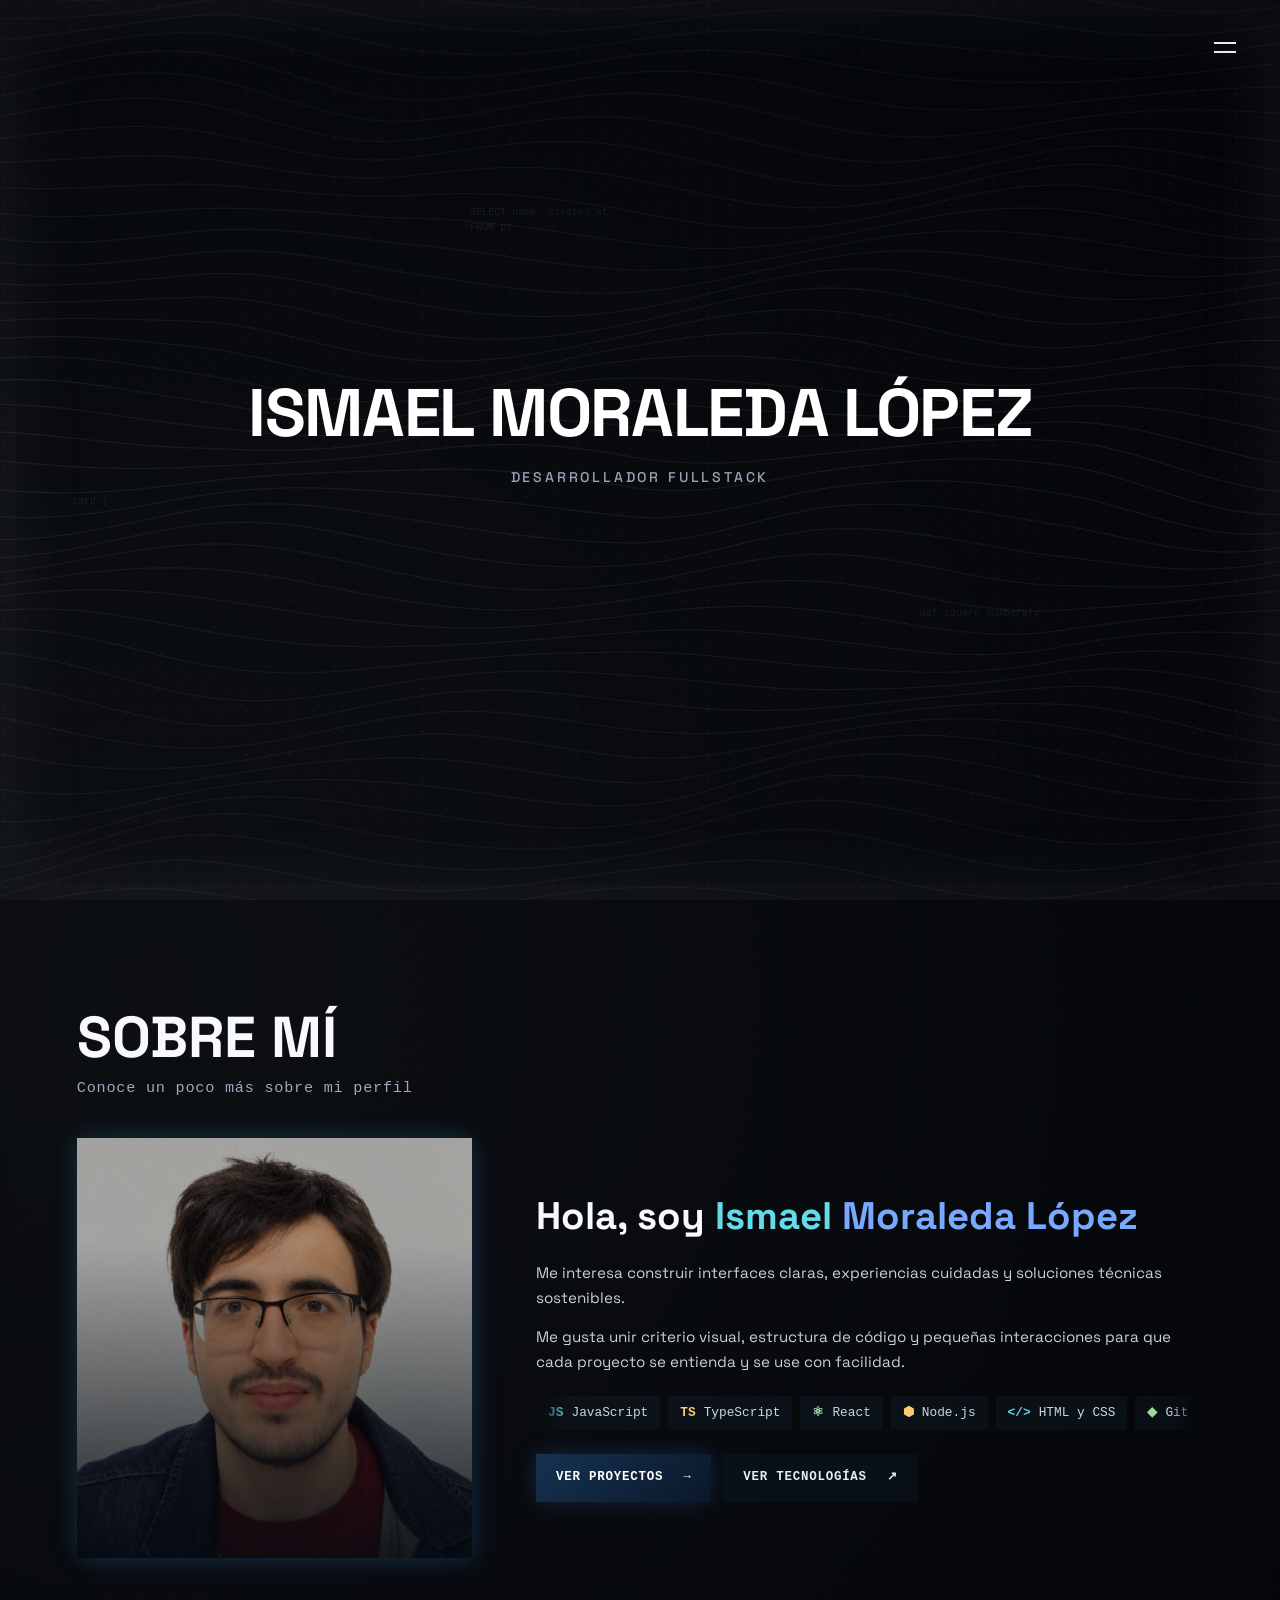
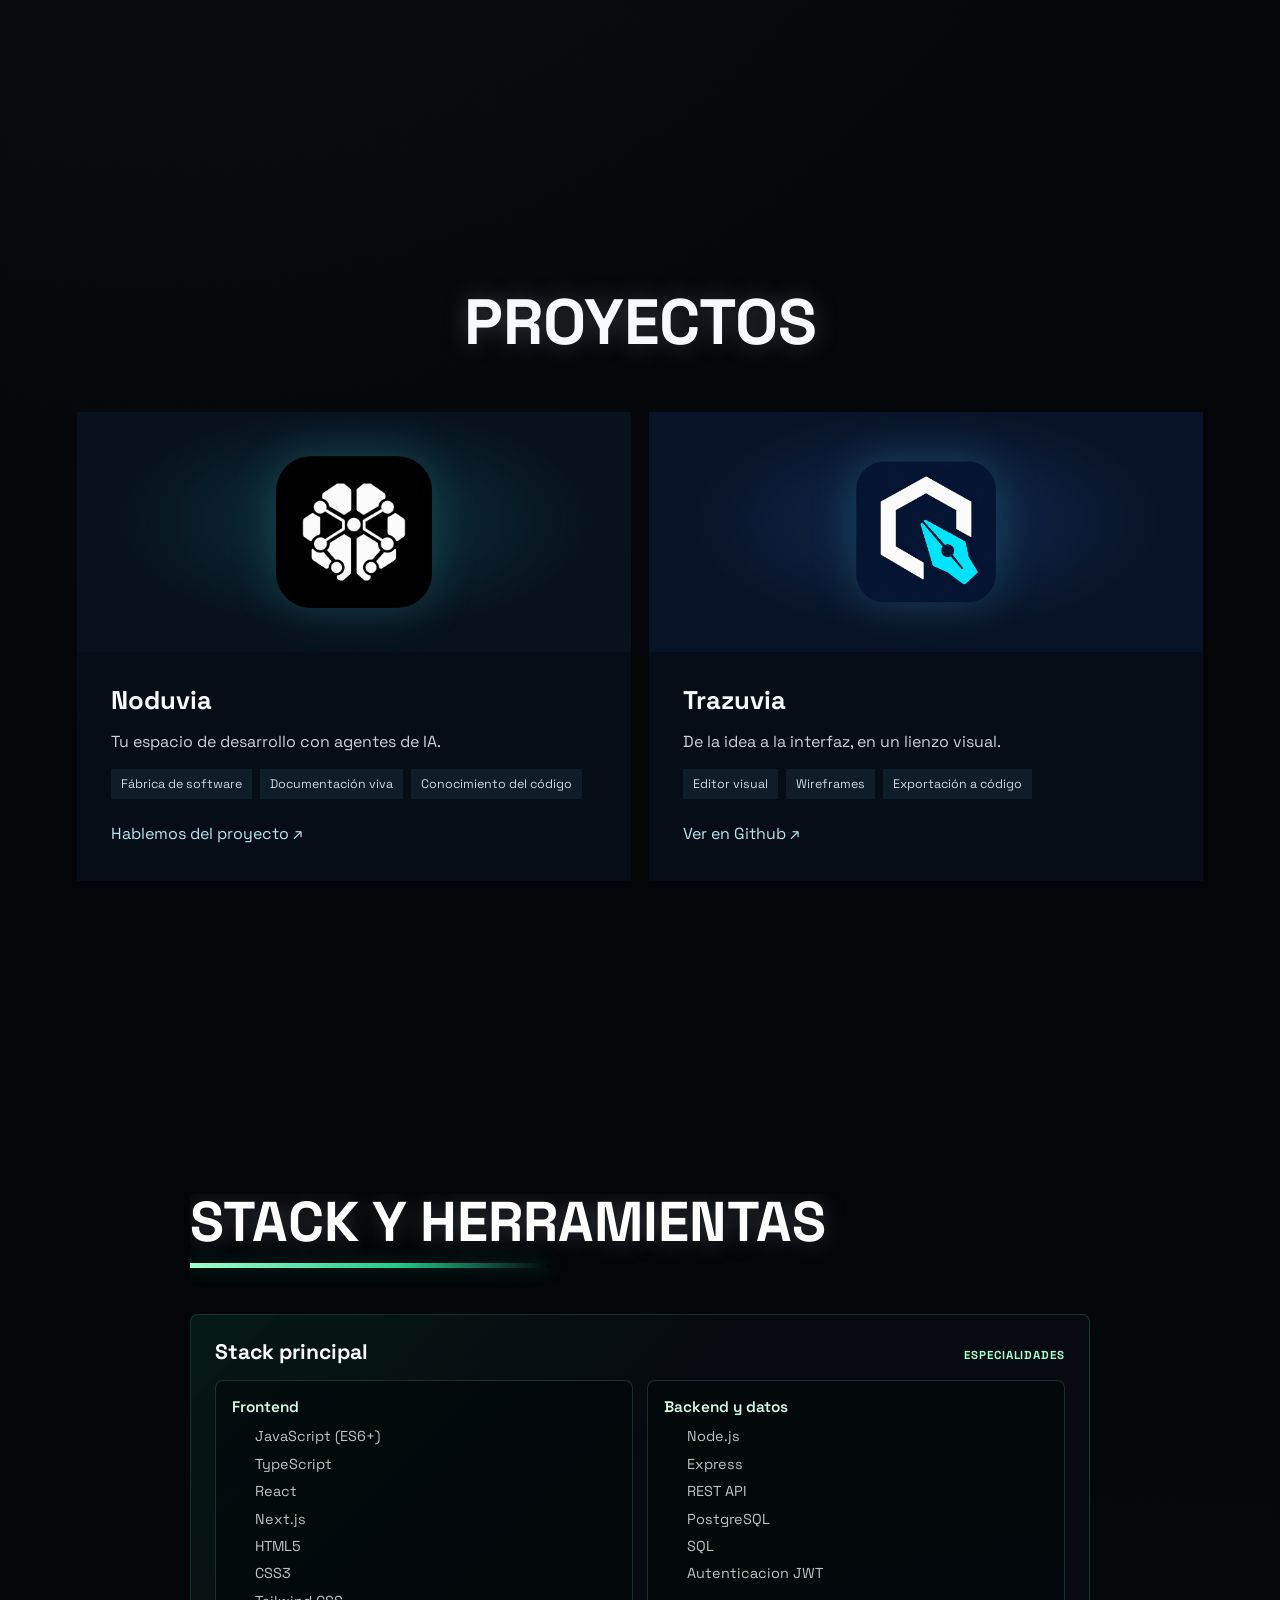
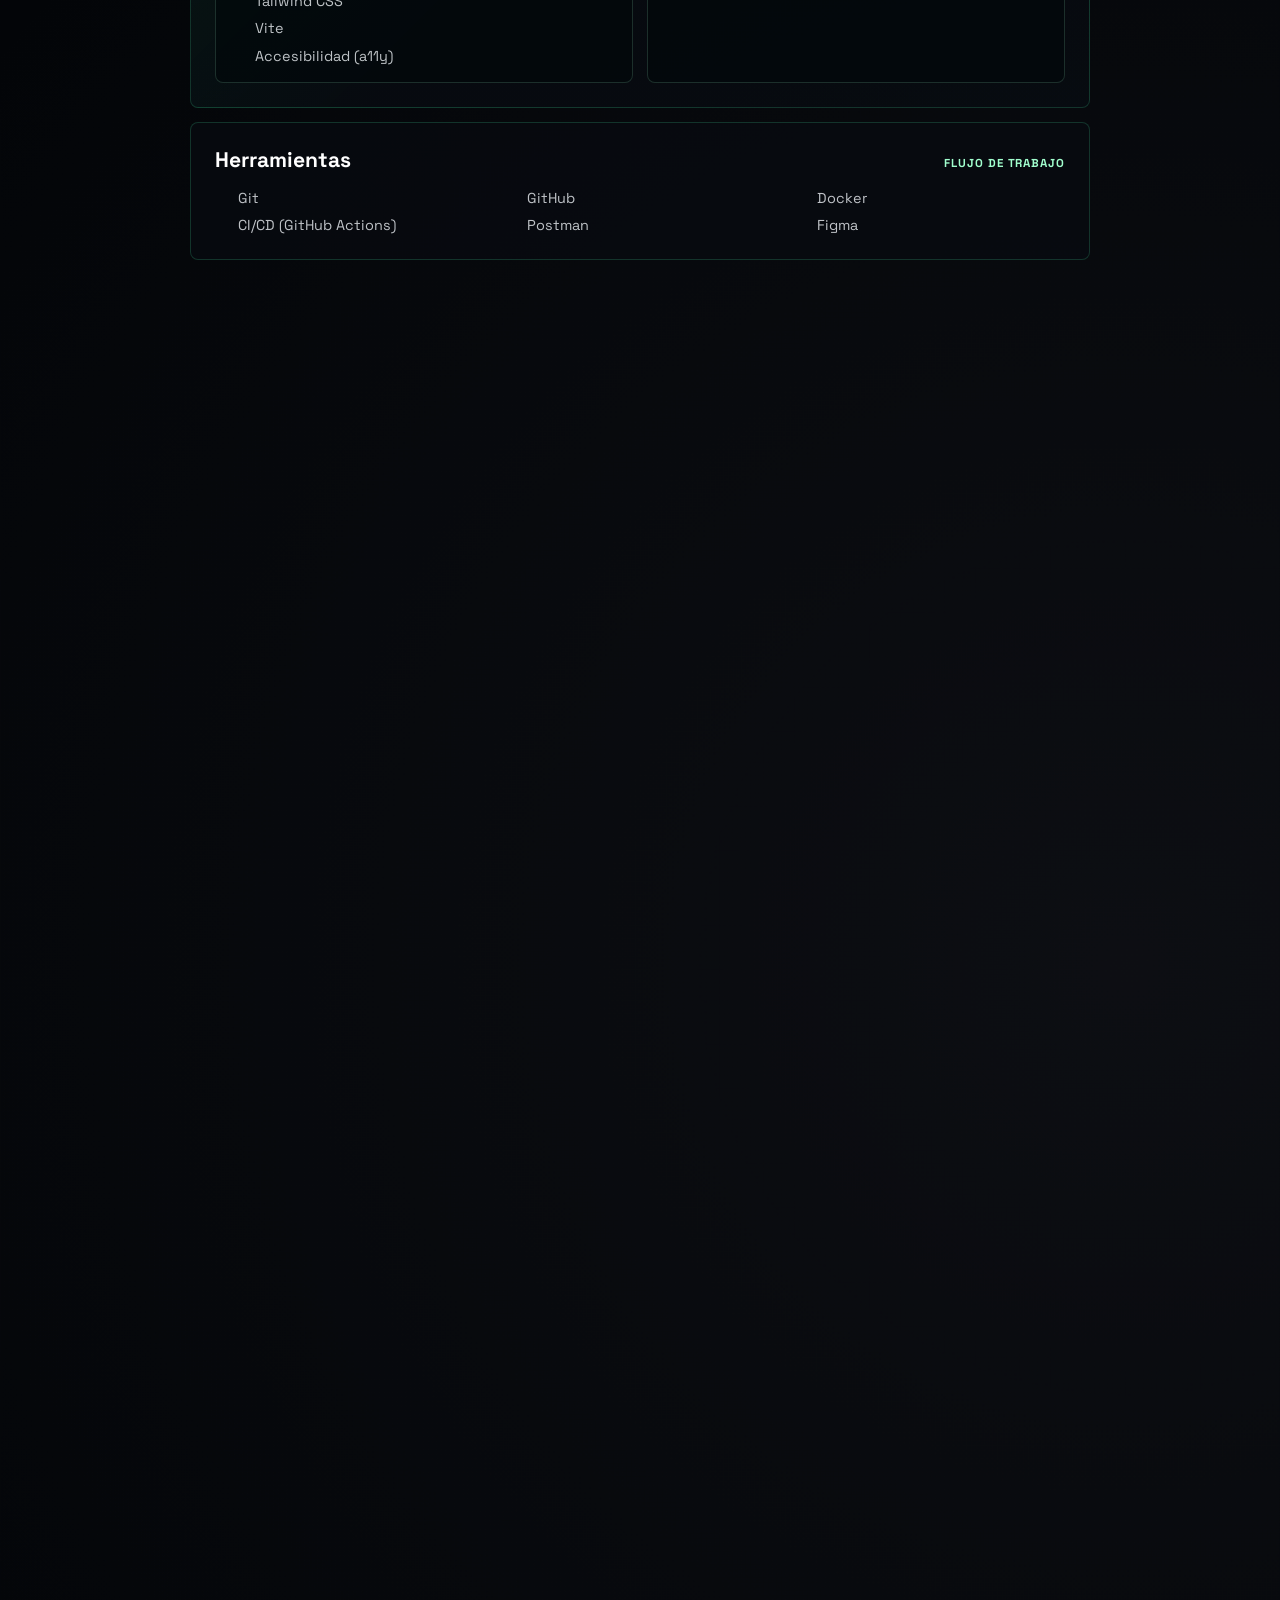
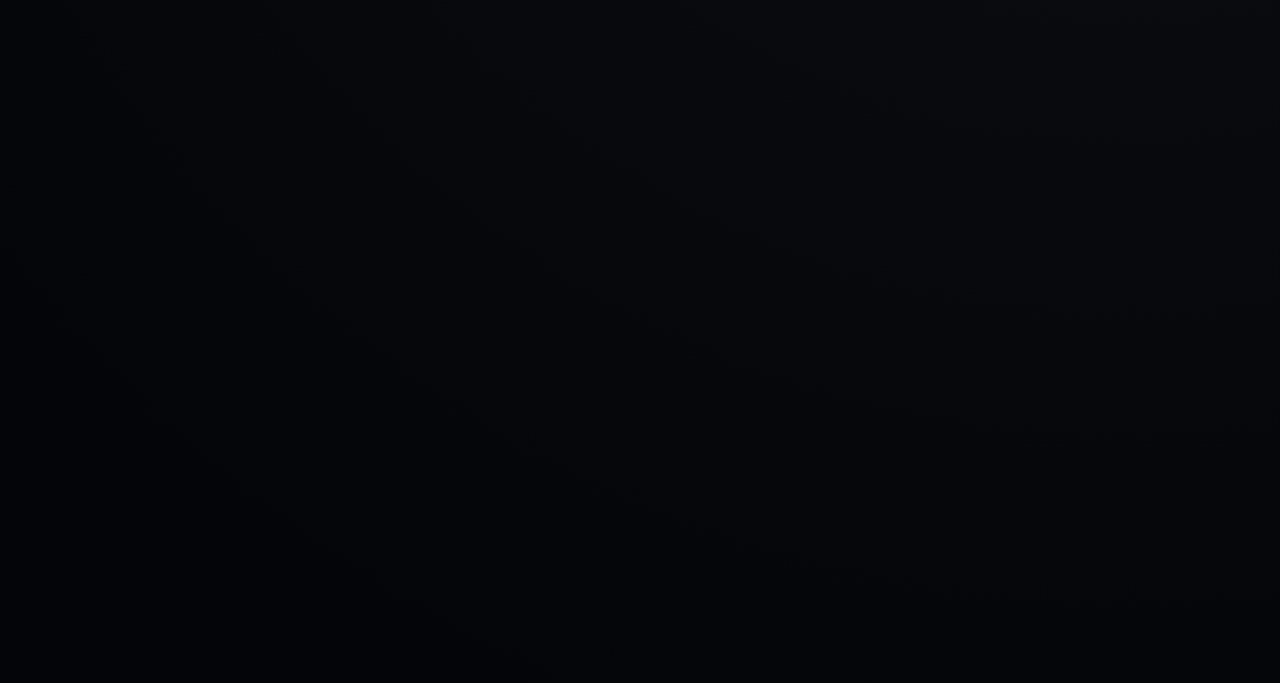
==== commit 5493bde6: "feat(home): Rediseña Sobre mí y proyectos y amplía el código de fondo" ====
--- a/frontend/home/index.html
+++ b/frontend/home/index.html
@@ -13,6 +13,8 @@
   <link rel="stylesheet" href="./styles/fondo.css">
   <link rel="stylesheet" href="./styles/animaciones.css">
   <link rel="stylesheet" href="./styles/adaptacion.css">
+  <link rel="stylesheet" href="./styles/sobre-mi.css">
+  <link rel="stylesheet" href="./styles/proyectos.css">
 </head>
 
 <body>
@@ -34,18 +36,9 @@
 
   <!-- region Componente Home | Codigo de Componente | Fragmentos de codigo de fondo -->
   <div class="background-code" aria-hidden="true">
-    <pre><code>const greet = (name) =&gt; {
-  return `Hola, ${name}!`;
-};
-console.log(greet("mundo"));</code></pre>
-    <pre><code>def square_numbers(values):
-    return [value ** 2 for value in values]
-
-print(square_numbers([1, 2, 3]))</code></pre>
-    <pre><code>SELECT name, created_at
-FROM projects
-WHERE active = TRUE
-ORDER BY created_at DESC;</code></pre>
+    <pre><code></code></pre>
+    <pre><code></code></pre>
+    <pre><code></code></pre>
   </div>
   <!-- endregion -->
 
@@ -96,12 +89,65 @@
     <!-- region Componente Home | Seccion | Sobre mi -->
     <section id="about" class="section-about" aria-labelledby="about-title">
       <div class="about-layout no-glitch">
-        <div class="about-layout__photo">
+        <header class="about-header">
+          <h2 id="about-title">Sobre mí</h2>
+          <p>Conoce un poco más sobre mi perfil</p>
+        </header>
+
+        <div class="about-photo">
           <img src="./assets/profile.png" alt="Foto de Ismael Moraleda López">
         </div>
-        <div class="about-layout__text">
-          <h2 id="about-title">Sobre mí</h2>
-          <p>Soy un perfil orientado a construir interfaces claras, experiencias cuidadas y soluciones técnicas sostenibles. Me interesa unir criterio visual, estructura de código y pequeñas interacciones que hagan que cada proyecto se entienda rápido y se use sin fricción.</p>
+
+        <div class="about-content">
+          <h3>Hola, soy <span>Ismael</span> <span>Moraleda López</span></h3>
+          <div class="about-content__description">
+            <p>Me interesa construir interfaces claras, experiencias cuidadas y soluciones técnicas sostenibles.</p>
+            <p>Me gusta unir criterio visual, estructura de código y pequeñas interacciones para que cada proyecto se entienda y se use con facilidad.</p>
+          </div>
+          <div class="about-skills-window" role="region" aria-label="Tecnologías principales" tabindex="0">
+            <div class="about-skills-track">
+              <ul class="about-skills" aria-label="Tecnologías principales">
+              <li><span aria-hidden="true">JS</span> JavaScript</li>
+              <li><span aria-hidden="true">TS</span> TypeScript</li>
+              <li><span aria-hidden="true">⚛</span> React</li>
+              <li><span aria-hidden="true">⬢</span> Node.js</li>
+              <li><span aria-hidden="true">&lt;/&gt;</span> HTML y CSS</li>
+              <li><span aria-hidden="true">◆</span> Git</li>
+              <li><span aria-hidden="true">PY</span> Python</li>
+              <li><span aria-hidden="true">JV</span> Java</li>
+              <li><span aria-hidden="true">SQL</span> PL/SQL</li>
+              <li><span aria-hidden="true">SW</span> Swift</li>
+              <li><span aria-hidden="true">API</span> FastAPI</li>
+              <li><span aria-hidden="true">FL</span> Flutter</li>
+              <li><span aria-hidden="true">SP</span> Spring</li>
+              <li><span aria-hidden="true">DB</span> Oracle APEX</li>
+              <li><span aria-hidden="true">DK</span> Docker</li>
+              <li><span aria-hidden="true">AZ</span> Azure DevOps</li>
+              </ul>
+              <ul class="about-skills" aria-hidden="true">
+              <li><span aria-hidden="true">JS</span> JavaScript</li>
+              <li><span aria-hidden="true">TS</span> TypeScript</li>
+              <li><span aria-hidden="true">⚛</span> React</li>
+              <li><span aria-hidden="true">⬢</span> Node.js</li>
+              <li><span aria-hidden="true">&lt;/&gt;</span> HTML y CSS</li>
+              <li><span aria-hidden="true">◆</span> Git</li>
+              <li><span aria-hidden="true">PY</span> Python</li>
+              <li><span aria-hidden="true">JV</span> Java</li>
+              <li><span aria-hidden="true">SQL</span> PL/SQL</li>
+              <li><span aria-hidden="true">SW</span> Swift</li>
+              <li><span aria-hidden="true">API</span> FastAPI</li>
+              <li><span aria-hidden="true">FL</span> Flutter</li>
+              <li><span aria-hidden="true">SP</span> Spring</li>
+              <li><span aria-hidden="true">DB</span> Oracle APEX</li>
+              <li><span aria-hidden="true">DK</span> Docker</li>
+              <li><span aria-hidden="true">AZ</span> Azure DevOps</li>
+              </ul>
+            </div>
+          </div>
+          <div class="about-actions">
+            <a href="#projects">Ver proyectos <span aria-hidden="true">→</span></a>
+            <a href="#skills">Ver tecnologías <span aria-hidden="true">↗</span></a>
+          </div>
         </div>
       </div>
       <div class="scroll-indicator section-scroll-indicator" aria-hidden="true">
@@ -113,48 +159,40 @@
     <!-- region Componente Home | Seccion | Proyectos -->
     <section id="projects" class="section-projects" aria-labelledby="projects-title">
       <div class="section-content no-glitch">
-        <h2 id="projects-title">Proyectos</h2>
-        <div class="projects-grid projects-grid--showcase" aria-label="Listado de proyectos de programacion">
-          <article class="project-card project-card--noduvia" aria-labelledby="noduvia-title">
-            <img class="project-card__image project-card__image--icon" src="./assets/tesavion.png" alt="Icono de Noduvia">
-            <div class="project-card__content">
-              <h3 class="project-card__title" id="noduvia-title">Noduvia</h3>
-              <p class="project-card__description">Tu espacio de desarrollo con agentes de IA.</p>
-              <ul class="project-card__technologies" aria-label="Características principales">
+        <header class="projects-header">
+          <h2 id="projects-title">Proyectos</h2>
+        </header>
+        <div class="projects-carousel" role="region" aria-roledescription="carrusel" aria-label="Proyectos destacados">
+          <div class="projects-track" id="projects-track" tabindex="0" aria-label="Desplaza para ver los proyectos">
+          <article class="project-preview project-preview--noduvia" aria-labelledby="noduvia-title">
+            <div class="project-preview__cover project-preview__cover--noduvia">
+              <img src="./assets/tesavion.png" alt="Icono de Noduvia">
+            </div>
+            <div class="project-preview__content">
+              <h3 class="project-preview__title" id="noduvia-title">Noduvia</h3>
+              <p class="project-preview__description">Tu espacio de desarrollo con agentes de IA.</p>
+              <ul class="project-preview__technologies" aria-label="Características principales">
                 <li>Fábrica de software</li><li>Documentación viva</li><li>Conocimiento del código</li>
               </ul>
-              <details class="project-card__details">
-                <summary class="project-card__label">Ver funcionalidad</summary>
-                <ul class="project-card__features">
-                  <li><strong>Spec Driven Development</strong><span>Conecta especificaciones y decisiones con la implementación.</span></li>
-                  <li><strong>Conocimiento del código</strong><span>Documentación en tiempo real y visualización de relaciones y flujos para conservar el conocimiento mientras evoluciona.</span></li>
-                  <li><strong>Git y control móvil</strong><span>Integra Git y una app para interactuar con el agente y controlar el PC.</span></li>
-                </ul>
-              </details>
-              <a class="project-card__link" href="mailto:ismamoralop@gmail.com?subject=Informaci%C3%B3n%20sobre%20Noduvia">Hablemos del proyecto <span aria-hidden="true">↗</span></a>
+              <a class="project-preview__link" href="mailto:ismamoralop@gmail.com?subject=Informaci%C3%B3n%20sobre%20Noduvia">Hablemos del proyecto <span aria-hidden="true">↗</span></a>
             </div>
           </article>
 
-          <article class="project-card" aria-labelledby="trazuvia-title">
-            <img class="project-card__image project-card__image--icon" src="./assets/trazuvia.png" alt="Icono de Trazuvia">
-            <div class="project-card__content">
-              <h3 class="project-card__title" id="trazuvia-title">Trazuvia</h3>
-              <p class="project-card__description">De la idea a la interfaz, en un lienzo visual.</p>
-              <ul class="project-card__technologies" aria-label="Características principales">
+          <article class="project-preview" aria-labelledby="trazuvia-title">
+            <div class="project-preview__cover project-preview__cover--trazuvia">
+              <img src="./assets/trazuvia.png" alt="Icono de Trazuvia">
+            </div>
+            <div class="project-preview__content">
+              <h3 class="project-preview__title" id="trazuvia-title">Trazuvia</h3>
+              <p class="project-preview__description">De la idea a la interfaz, en un lienzo visual.</p>
+              <ul class="project-preview__technologies" aria-label="Características principales">
                 <li>Editor visual</li><li>Wireframes</li><li>Exportación a código</li>
               </ul>
-              <details class="project-card__details">
-                <summary class="project-card__label">Ver funcionalidad</summary>
-                <ul class="project-card__features">
-                  <li><strong>Diseño visual editable</strong><span>Componentes, conectores, capas y grupos, con un panel de propiedades para personalizar cada elemento.</span></li>
-                  <li><strong>De la idea al desarrollo</strong><span>Define estilos CSS reutilizables y exporta diseños a HTML, SVG, PNG y JSON.</span></li>
-                  <li><strong>Guardado e intercambio con IA</strong><span>Guardado automático e intercambio de diseños con herramientas de IA mediante JSON.</span></li>
-                </ul>
-              </details>
-              <a class="project-card__link" href="https://github.com/Isma115/Trazuvia" target="_blank" rel="noopener noreferrer">Ver en Github <span aria-hidden="true">↗</span></a>
+              <a class="project-preview__link" href="https://github.com/Isma115/Trazuvia" target="_blank" rel="noopener noreferrer">Ver en Github <span aria-hidden="true">↗</span></a>
             </div>
           </article>
 
+          </div>
         </div>
       </div>
       <div class="scroll-indicator section-scroll-indicator" aria-hidden="true">
@@ -302,6 +340,8 @@
   <script src="./home.js"></script>
   <script src="./scripts/fondo.js"></script>
   <script src="./scripts/secciones.js"></script>
+  <script src="./scripts/sobre-mi.js"></script>
+  <script src="./scripts/proyectos.js"></script>
   <script src="./scripts/codigo-fondo.js"></script>
 </body>
 
--- a/frontend/home/styles/secciones.css
+++ b/frontend/home/styles/secciones.css
@@ -815,89 +815,3 @@
 /* endregion */
 
 /* endregion */
-
-/* region Componente Home | Estilos | Seccion Sobre mi */
-.section-about {
-  background: transparent;
-}
-
-.about-layout {
-  --exit-x: 0px;
-  --exit-y: 0px;
-  --exit-rotate: 0deg;
-  --exit-scale: 1;
-  display: grid;
-  grid-template-columns: minmax(0, 1fr) minmax(0, 1.5fr);
-  align-items: center;
-  gap: clamp(40px, 6vw, 80px);
-  width: min(1100px, 100%);
-  opacity: 0;
-  transform: translateY(80px) scale(0.85) rotate(-2deg);
-  transition:
-    opacity 900ms cubic-bezier(0.34, 1.56, 0.64, 1),
-    transform 900ms cubic-bezier(0.34, 1.56, 0.64, 1);
-}
-
-.about-layout.is-visible {
-  opacity: 1;
-  transform: translate(0, 0) scale(1) rotate(0deg);
-}
-
-.about-layout.is-exiting {
-  opacity: 0;
-  transform: translate(var(--exit-x), var(--exit-y)) scale(var(--exit-scale)) rotate(var(--exit-rotate));
-  transition:
-    opacity 600ms cubic-bezier(0.55, 0, 0.1, 1),
-    transform 800ms cubic-bezier(0.55, 0, 0.1, 1);
-}
-
-.about-layout__photo {
-  width: min(320px, 100%);
-  justify-self: center;
-}
-
-.about-layout__photo img {
-  display: block;
-  width: 100%;
-  height: auto;
-  border-radius: 12px;
-  box-shadow: 0 20px 40px rgba(0, 0, 0, 0.4);
-}
-
-.about-layout__text {
-  width: min(460px, 100%);
-  text-align: left;
-}
-
-.about-layout__text h2 {
-  position: relative;
-  width: max-content;
-  max-width: 100%;
-  margin: 0;
-  color: #ffffff;
-  font-size: clamp(2.8rem, 8vw, 5.5rem);
-  line-height: 0.88;
-  text-transform: uppercase;
-  text-shadow: 0 0 24px rgba(184, 190, 200, 0.28);
-}
-
-.about-layout__text h2::after {
-  position: absolute;
-  left: 0;
-  bottom: -18px;
-  width: min(100%, 360px);
-  height: 5px;
-  content: "";
-  background: linear-gradient(90deg, var(--section-accent-start), var(--section-accent-end) 58%, transparent);
-  box-shadow: 0 0 18px var(--section-accent-glow);
-}
-
-.about-layout__text p {
-  margin: 36px 0 0;
-  color: var(--muted);
-  font-size: clamp(1rem, 1.5vw, 1.18rem);
-  line-height: 1.7;
-}
-
-/* endregion */
-
--- a/frontend/home/styles/fondo.css
+++ b/frontend/home/styles/fondo.css
@@ -68,17 +68,17 @@
   }
 
   35% {
-    opacity: 0.54;
+    opacity: 0.27;
     transform: translate(-50%, -50%) scale(1.12) rotate(8deg);
   }
 
   55% {
-    opacity: 0.34;
+    opacity: 0.17;
     transform: translate(-50%, -50%) scale(1) rotate(0deg);
   }
 
   80% {
-    opacity: 0.12;
+    opacity: 0.06;
     transform: translate(-50%, -50%) scale(0.88) rotate(12deg);
   }
 }
@@ -87,19 +87,24 @@
 
 /* region Componente Home | Estilos | Fragmentos de codigo de fondo */
 .background-code {
-  position: fixed;
-  inset: 0;
-  z-index: 0;
-  overflow: hidden;
-  pointer-events: none;
-}
+  visibility: hidden;
+  position: fixed;
+  inset: 0;
+  z-index: 0;
+  overflow: hidden;
+  pointer-events: none;
+}
+
+.background-code.is-ready { visibility: visible; }
 
 .background-code pre {
   position: absolute;
-  max-width: min(42ch, 64vw);
+  max-width: min(42ch, 64vw, calc(100vw - 40px));
+  max-height: max(0px, calc(100vh - 40px));
+  overflow: hidden;
   margin: 0;
   color: #c3d6db;
-  opacity: 0.18;
+  opacity: 0.09;
   font: 10px/1.5 ui-monospace, Consolas, monospace;
   white-space: pre-wrap;
   overflow-wrap: anywhere;
@@ -108,9 +113,8 @@
 }
 
 .background-code pre.is-fading { opacity: 0; }
-.background-code pre:nth-child(1) { top: 12%; left: 4%; }
-.background-code pre:nth-child(2) { top: 48%; right: 4%; animation-delay: -9s; }
-.background-code pre:nth-child(3) { bottom: 10%; left: 7%; animation-delay: -18s; }
+.background-code pre:nth-child(2) { animation-delay: -9s; }
+.background-code pre:nth-child(3) { animation-delay: -18s; }
 
 @keyframes background-code-drift {
   from { transform: translate3d(0, 0, 0); }
--- a/frontend/home/styles/animaciones.css
+++ b/frontend/home/styles/animaciones.css
@@ -277,8 +277,7 @@
 /* endregion */
 
 /* region Componente Home | Estilos | Animacion Slide Lateral con Glitch */
-.section-content,
-.about-layout {
+.section-content {
   --exit-x: 0px;
   --glitch-shift: -1;
   opacity: 0;
@@ -291,30 +290,26 @@
   will-change: transform, opacity, clip-path, filter;
 }
 
-.section-content:nth-child(even),
-.about-layout:nth-child(even) {
+.section-content:nth-child(even) {
   --glitch-shift: 1;
   transform: translateX(150px);
 }
 
-.section-content.is-visible,
-.about-layout.is-visible {
+.section-content.is-visible {
   opacity: 1;
   transform: translateX(0);
   clip-path: inset(0 0 0 0);
   filter: none;
 }
 
-.section-content.is-visible.is-title-glitching h2,
-.about-layout.is-visible.is-title-glitching .about-layout__text h2 {
+.section-content.is-visible.is-title-glitching h2 {
   animation:
     glitch-title-enter 460ms steps(1, end),
     glitch-flicker 220ms steps(1, end) 40ms both;
   will-change: transform, filter, clip-path, opacity;
 }
 
-.section-content.is-exiting,
-.about-layout.is-exiting {
+.section-content.is-exiting {
   opacity: 0;
   transform: translateX(var(--exit-x));
   clip-path: inset(0 0 0 0);
--- a/frontend/home/styles/adaptacion.css
+++ b/frontend/home/styles/adaptacion.css
@@ -152,22 +152,6 @@
     height: 18px;
   }
 
-  .about-layout {
-    grid-template-columns: minmax(0, 1fr);
-    gap: 32px;
-    justify-items: center;
-    text-align: center;
-  }
-
-  .about-layout__photo {
-    width: min(240px, 60vw);
-  }
-
-  .about-layout__text {
-    width: min(620px, 100%);
-  }
-
-  .about-layout__text h2,
   .section-content h2 {
     font-size: clamp(2.2rem, 10vw, 3.3rem);
   }
@@ -341,11 +325,6 @@
     display: none;
   }
 
-  .about-layout__photo {
-    width: min(204px, 60vw);
-  }
-
-  .about-layout__text h2,
   .section-content h2 {
     font-size: clamp(1.94rem, 11vw, 2.76rem);
   }
@@ -552,14 +531,5 @@
 /* region Componente Home | Estilos | Movimiento reducido en Sobre mi */
 @media (prefers-reduced-motion: reduce) {
   html { scroll-behavior: auto; }
-  .about-layout,
-  .about-layout.is-visible,
-  .about-layout.is-exiting {
-    opacity: 1;
-    transform: none;
-    transition: none;
-    animation: none;
-  }
-  .about-layout.is-visible.is-title-glitching .about-layout__text h2 { animation: none; }
 }
 /* endregion */
--- a/frontend/home/styles/sobre-mi.css
+++ b/frontend/home/styles/sobre-mi.css
@@ -0,0 +1,214 @@
+﻿/* region Componente Home | Estilos | Seccion Sobre mi */
+.section-about {
+  --about-cyan: #63dbe8;
+  --about-blue: #77aaff;
+  background: transparent;
+}
+
+.about-layout {
+  display: grid;
+  grid-template-columns: minmax(260px, 0.8fr) minmax(0, 1.35fr);
+  gap: clamp(28px, 3vw, 48px) clamp(40px, 5vw, 80px);
+  align-items: center;
+  width: min(1360px, 100%);
+}
+
+.about-header { grid-column: 1 / -1; text-align: left; }
+.about-header h2 {
+  margin: 0;
+  color: #f8f9fc;
+  font-size: clamp(2.5rem, 4.5vw, 4rem);
+  line-height: 1;
+  text-transform: uppercase;
+}
+.about-header p {
+  margin: 10px 0 0;
+  color: #9baac0;
+  font: 0.95rem/1.5 ui-monospace, Consolas, monospace;
+  letter-spacing: 0.05em;
+}
+
+.about-photo {
+  position: relative;
+  align-self: stretch;
+  min-height: 420px;
+  overflow: hidden;
+  border: 0;
+  border-radius: 0;
+  background: #0b1119;
+  box-shadow: -5px -4px 24px rgba(72, 212, 234, 0.1), 5px 5px 24px rgba(75, 138, 255, 0.15);
+}
+.about-photo::after {
+  position: absolute;
+  inset: 0;
+  background: linear-gradient(180deg, rgba(3, 8, 15, 0.1) 25%, rgba(3, 8, 15, 0.88) 100%);
+  pointer-events: none;
+  content: "";
+}
+.about-photo img {
+  display: block;
+  width: 100%;
+  height: 100%;
+  position: absolute;
+  inset: 0;
+  object-fit: cover;
+  object-position: center 30%;
+  filter: brightness(0.77);
+}
+.about-content { min-width: 0; text-align: left; }
+.about-content h3 {
+  margin: 0;
+  color: #f8f9fc;
+  font-size: clamp(1.8rem, 3vw, 3rem);
+  line-height: 1.15;
+}
+.about-content h3 span:first-child { color: var(--about-cyan); }
+.about-content h3 span:last-child { color: var(--about-blue); }
+.about-content__description { margin-top: 22px; }
+.about-content__description p {
+  margin: 0 0 14px;
+  color: #c8d1dd;
+  font-size: 0.95rem;
+  line-height: 1.65;
+}
+.about-skills-window {
+  width: 100%;
+  overflow: hidden;
+  margin: 22px 0 24px;
+  mask-image: linear-gradient(90deg, transparent, #000 5%, #000 95%, transparent);
+}
+.about-skills-window:focus-visible { outline: 2px solid var(--about-cyan); outline-offset: 4px; }
+.about-skills-track {
+  display: flex;
+  width: max-content;
+  animation: about-skills-scroll 40s linear infinite;
+}
+.about-skills-window:hover .about-skills-track,
+.about-skills-window:focus-within .about-skills-track,
+.about-skills-window:active .about-skills-track { animation-play-state: paused; }
+.about-skills {
+  display: flex;
+  flex: none;
+  gap: 8px;
+  margin: 0;
+  padding: 0 8px 0 0;
+  list-style: none;
+}
+@keyframes about-skills-scroll {
+  to { transform: translateX(-50%); }
+}
+@media (prefers-reduced-motion: reduce) {
+  .about-skills-window { overflow: visible; mask-image: none; }
+  .about-skills-track { display: block; width: auto; animation: none; }
+  .about-skills { flex-wrap: wrap; padding: 0; }
+  .about-skills[aria-hidden="true"] { display: none; }
+}
+.about-skills li {
+  display: flex;
+  align-items: center;
+  gap: 8px;
+  padding: 9px 12px;
+  white-space: nowrap;
+  border: 0;
+  border-radius: 0;
+  background: rgba(25, 48, 67, 0.22);
+  backdrop-filter: blur(8px);
+  color: #c9d7e5;
+  font: 0.8rem/1.2 ui-monospace, Consolas, monospace;
+}
+.about-skills li span { color: var(--about-cyan); font-weight: 700; }
+.about-skills li:nth-child(2n) span { color: #ffca70; }
+.about-skills li:nth-child(3n) span { color: #9cda9b; }
+.about-actions { display: flex; flex-wrap: wrap; gap: 12px; margin-top: 24px; }
+.about-actions a {
+  display: inline-flex;
+  align-items: center;
+  justify-content: center;
+  gap: 20px;
+  min-height: 48px;
+  padding: 12px 20px;
+  border: 0;
+  border-radius: 0;
+  background: rgba(23, 48, 71, 0.2);
+  backdrop-filter: blur(8px);
+  color: #e5edf5;
+  font: 600 0.78rem/1.2 ui-monospace, Consolas, monospace;
+  letter-spacing: 0.06em;
+  text-decoration: none;
+  text-transform: uppercase;
+}
+.about-actions a:first-child {
+  background: linear-gradient(135deg, rgba(43, 116, 190, 0.38), rgba(20, 52, 98, 0.34));
+  box-shadow: 0 0 24px rgba(75, 138, 255, 0.2);
+  color: #fff;
+}
+.about-actions a:focus-visible { outline: 2px solid var(--about-cyan); outline-offset: 4px; }
+
+/* region Componente Home | Estilos | Estela de botones Sobre mi */
+.about-actions a {
+  position: relative;
+  isolation: isolate;
+  overflow: hidden;
+}
+
+.about-actions a::before {
+  position: absolute;
+  inset: 0;
+  z-index: -1;
+  background: linear-gradient(90deg, rgba(8, 30, 80, 0.78), rgba(16, 55, 112, 0.6));
+  transform: scaleX(0);
+  transform-origin: left;
+  transition: transform 650ms ease;
+  pointer-events: none;
+  content: "";
+}
+
+.about-actions a:hover::before,
+.about-actions a:focus-visible::before {
+  transform: scaleX(1);
+}
+
+@media (prefers-reduced-motion: reduce) {
+  .about-actions a::before { transition: none; }
+}
+/* endregion */
+
+/* region Componente Home | Estilos | Entrada independiente Sobre mi */
+.about-reveal {
+  opacity: 1;
+  transform: none;
+  transition: opacity 650ms ease var(--reveal-delay, 0ms),
+    transform 650ms cubic-bezier(0.22, 1, 0.36, 1) var(--reveal-delay, 0ms);
+}
+.about-reveal.is-pending { opacity: 0; transform: translateY(18px); }
+.about-photo.about-reveal.is-pending { transform: translateX(-24px) scale(0.98); }
+.about-photo.about-reveal { --reveal-delay: 80ms; }
+.about-content h3.about-reveal { --reveal-delay: 120ms; }
+.about-content__description p:nth-child(1).about-reveal { --reveal-delay: 160ms; }
+.about-content__description p:nth-child(2).about-reveal { --reveal-delay: 210ms; }
+.about-skills-window.about-reveal { --reveal-delay: 260ms; }
+.about-actions a:nth-child(1).about-reveal { --reveal-delay: 300ms; }
+.about-actions a:nth-child(2).about-reveal { --reveal-delay: 350ms; }
+.about-reveal.is-pending:focus-within { opacity: 1; transform: none; transition: none; }
+@media (prefers-reduced-motion: reduce) {
+  .about-reveal, .about-reveal.is-pending, .about-photo.about-reveal.is-pending {
+    opacity: 1;
+    transform: none;
+    transition: none;
+  }
+}
+/* endregion */
+
+@media (max-width: 900px) {
+  .about-layout { grid-template-columns: minmax(0, 1fr); width: min(620px, 100%); gap: 28px; }
+  .about-header { grid-column: auto; }
+  .about-photo { width: min(100%, 420px); min-height: 360px; justify-self: center; }
+  .about-content h3 { font-size: clamp(1.8rem, 6vw, 2.7rem); }
+}
+@media (max-width: 520px) {
+  .about-photo { min-height: 300px; }
+  .about-header h2 { font-size: clamp(2.4rem, 11vw, 3rem); }
+  .about-header p { font-size: 0.8rem; }
+  .about-actions a { flex: 1 1 180px; }
+}
+/* endregion */
--- a/frontend/home/styles/proyectos.css
+++ b/frontend/home/styles/proyectos.css
@@ -0,0 +1,85 @@
+﻿/* region Componente Home | Estilos | Carrusel de proyectos */
+.section-projects .section-content {
+  width: min(1400px, 100%);
+  max-width: none;
+  opacity: 1;
+  transform: none;
+  clip-path: none;
+  filter: none;
+  transition: none;
+}
+.section-projects .section-content.is-title-glitching h2 { animation: none; }
+.projects-header { margin-bottom: clamp(32px, 5vw, 58px); text-align: center; }
+.projects-header h2 {
+  width: auto;
+  margin: 0;
+  color: #f8f9fc;
+  font-size: clamp(2.5rem, 5vw, 4.5rem);
+  line-height: 1;
+  text-transform: uppercase;
+}
+.projects-header h2::after { content: none; }
+.projects-track {
+  --slide-width: calc((100% - 18px) / 2);
+  position: relative;
+  display: grid;
+  grid-template-columns: repeat(2, minmax(0, 1fr));
+  gap: 18px;
+}
+.projects-carousel.is-enhanced .projects-track {
+  display: flex;
+  overflow-x: auto;
+  scroll-snap-type: x mandatory;
+  scroll-behavior: smooth;
+  scrollbar-width: none;
+}
+.projects-track::-webkit-scrollbar { display: none; }
+.projects-track:focus-visible { outline: 2px solid #63dbe8; outline-offset: 4px; }
+.project-preview {
+  display: flex;
+  min-width: 0;
+  flex-direction: column;
+  text-align: left;
+  background: rgba(15, 28, 43, 0.42);
+  backdrop-filter: blur(8px);
+}
+.projects-carousel.is-enhanced .project-preview {
+  flex: 0 0 var(--slide-width);
+  scroll-snap-align: start;
+}
+.project-preview__cover {
+  position: relative;
+  display: flex;
+  min-height: 240px;
+  overflow: hidden;
+  align-items: center;
+  justify-content: center;
+  background: radial-gradient(ellipse at 50% 45%, rgba(28, 140, 160, 0.26), transparent 60%), #07121c;
+}
+.project-preview__cover--trazuvia {
+  background: radial-gradient(ellipse at 50% 45%, rgba(38, 102, 184, 0.28), transparent 60%), #081327;
+}
+.project-preview__cover img {
+  width: min(180px, 45%);
+  max-height: 180px;
+  object-fit: contain;
+  filter: drop-shadow(0 0 22px rgba(78, 206, 226, 0.2));
+}
+.project-preview__content { display: flex; flex: 1; flex-direction: column; gap: 14px; padding: clamp(22px, 3vw, 34px); }
+.project-preview__title { margin: 0; color: #f8f9fc; font-size: clamp(1.45rem, 2vw, 2rem); line-height: 1.15; }
+.project-preview__description { margin: 0; color: #c8d1dd; line-height: 1.6; }
+.project-preview__technologies { display: flex; flex-wrap: wrap; gap: 8px; margin: 0; padding: 0; list-style: none; }
+.project-preview__technologies li { padding: 7px 10px; background: rgba(65, 120, 147, 0.15); color: #c9d7e5; font-size: 0.78rem; }
+.project-preview__link { align-self: flex-start; margin-top: auto; padding: 10px 0 3px; color: #b4e8f4; text-decoration: none; }
+.project-preview__link:hover { text-decoration: underline; }
+.project-preview__link:focus-visible { outline: 2px solid #63dbe8; outline-offset: 4px; }
+@media (max-width: 650px) {
+  .projects-header { margin-bottom: 30px; }
+  .projects-track { grid-template-columns: 1fr; --slide-width: 100%; }
+  .project-preview__cover { min-height: 200px; }
+  .project-preview__content { padding: 22px; }
+}
+@media (prefers-reduced-motion: reduce) {
+  .projects-carousel.is-enhanced .projects-track { scroll-behavior: auto; }
+}
+/* endregion */
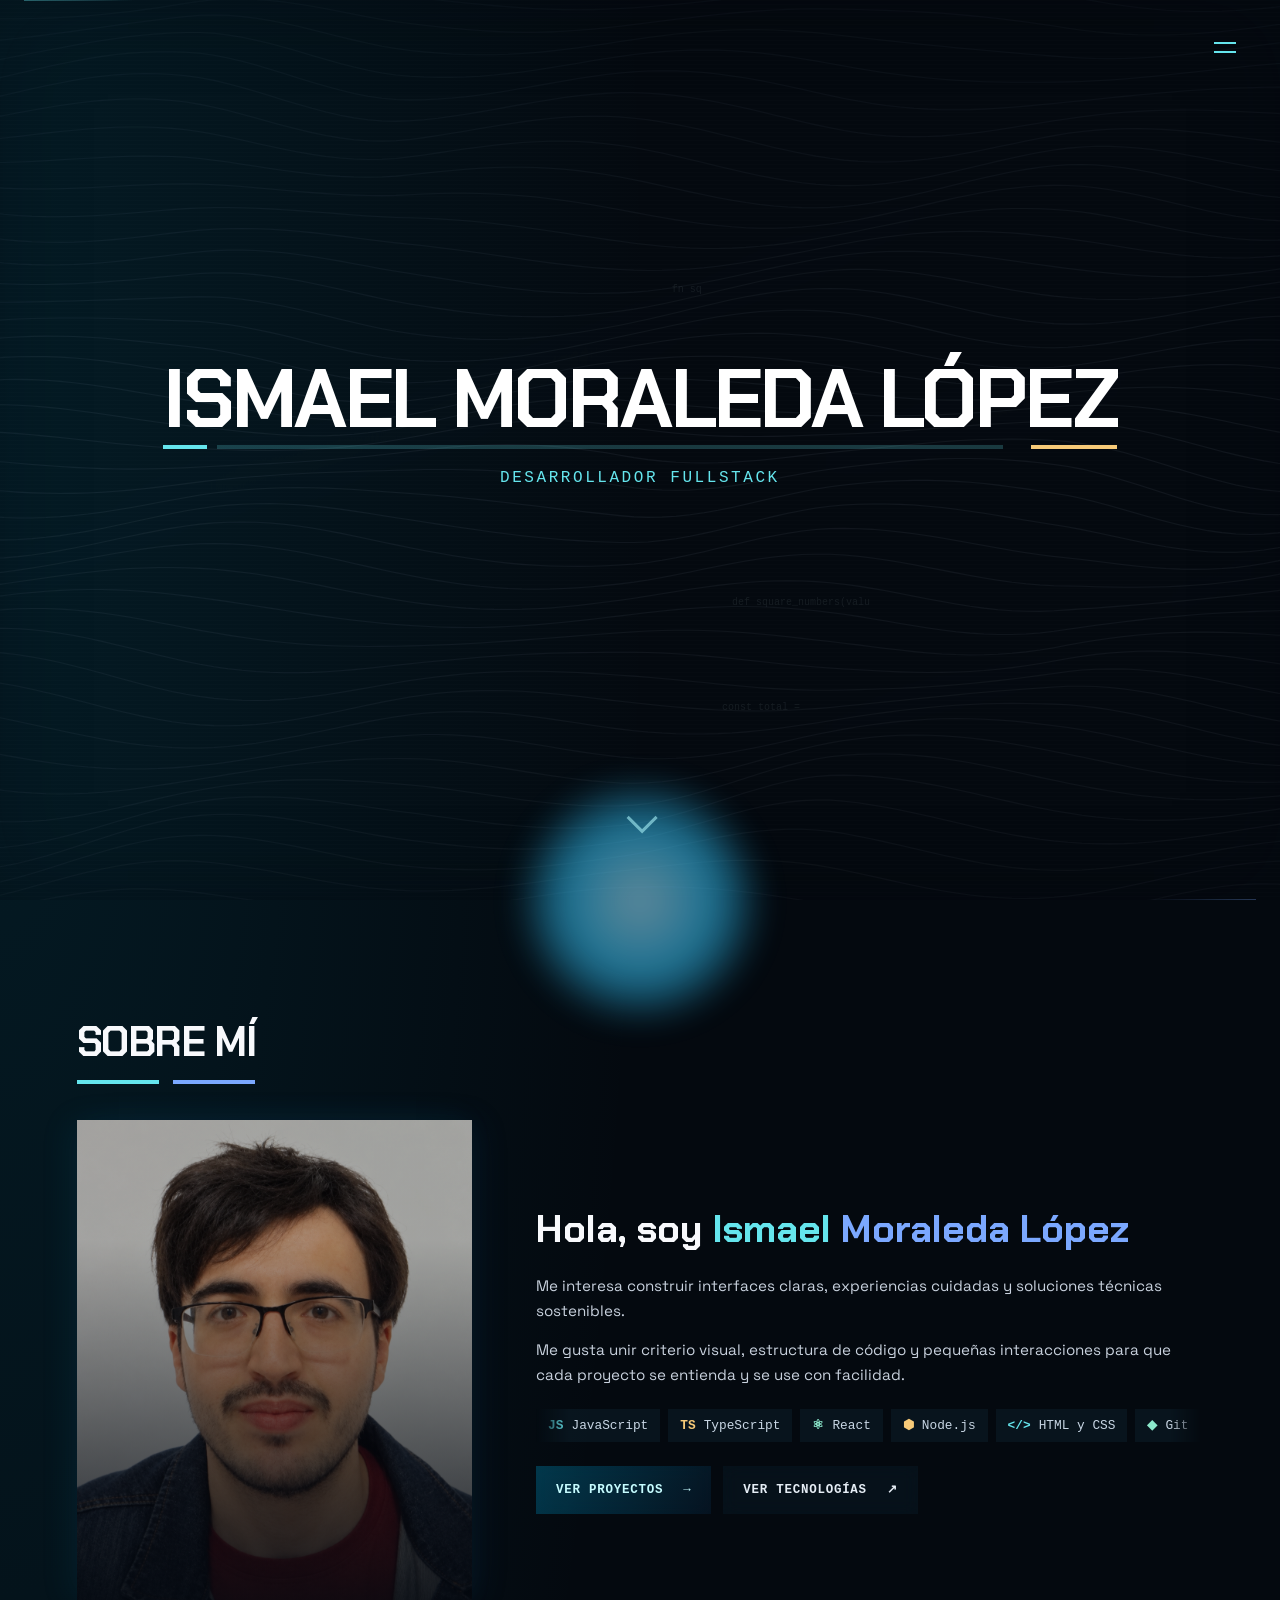
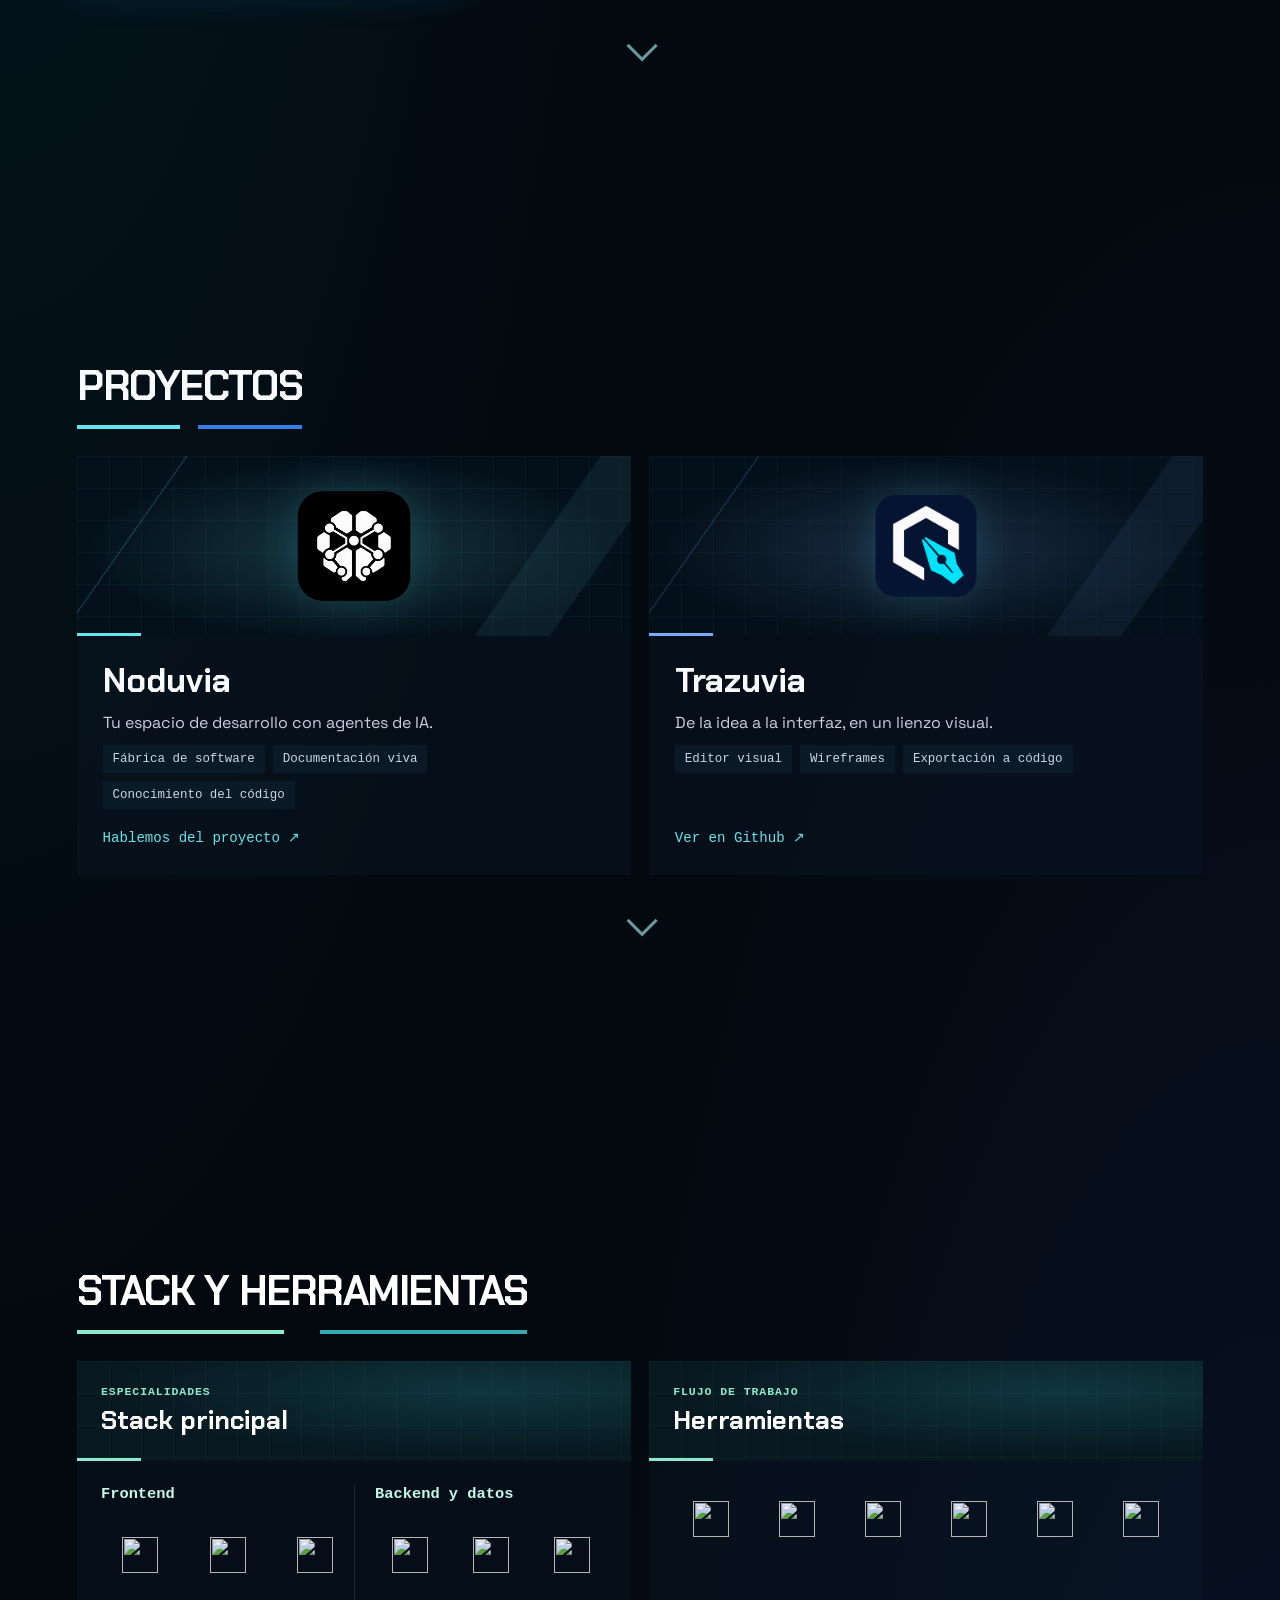
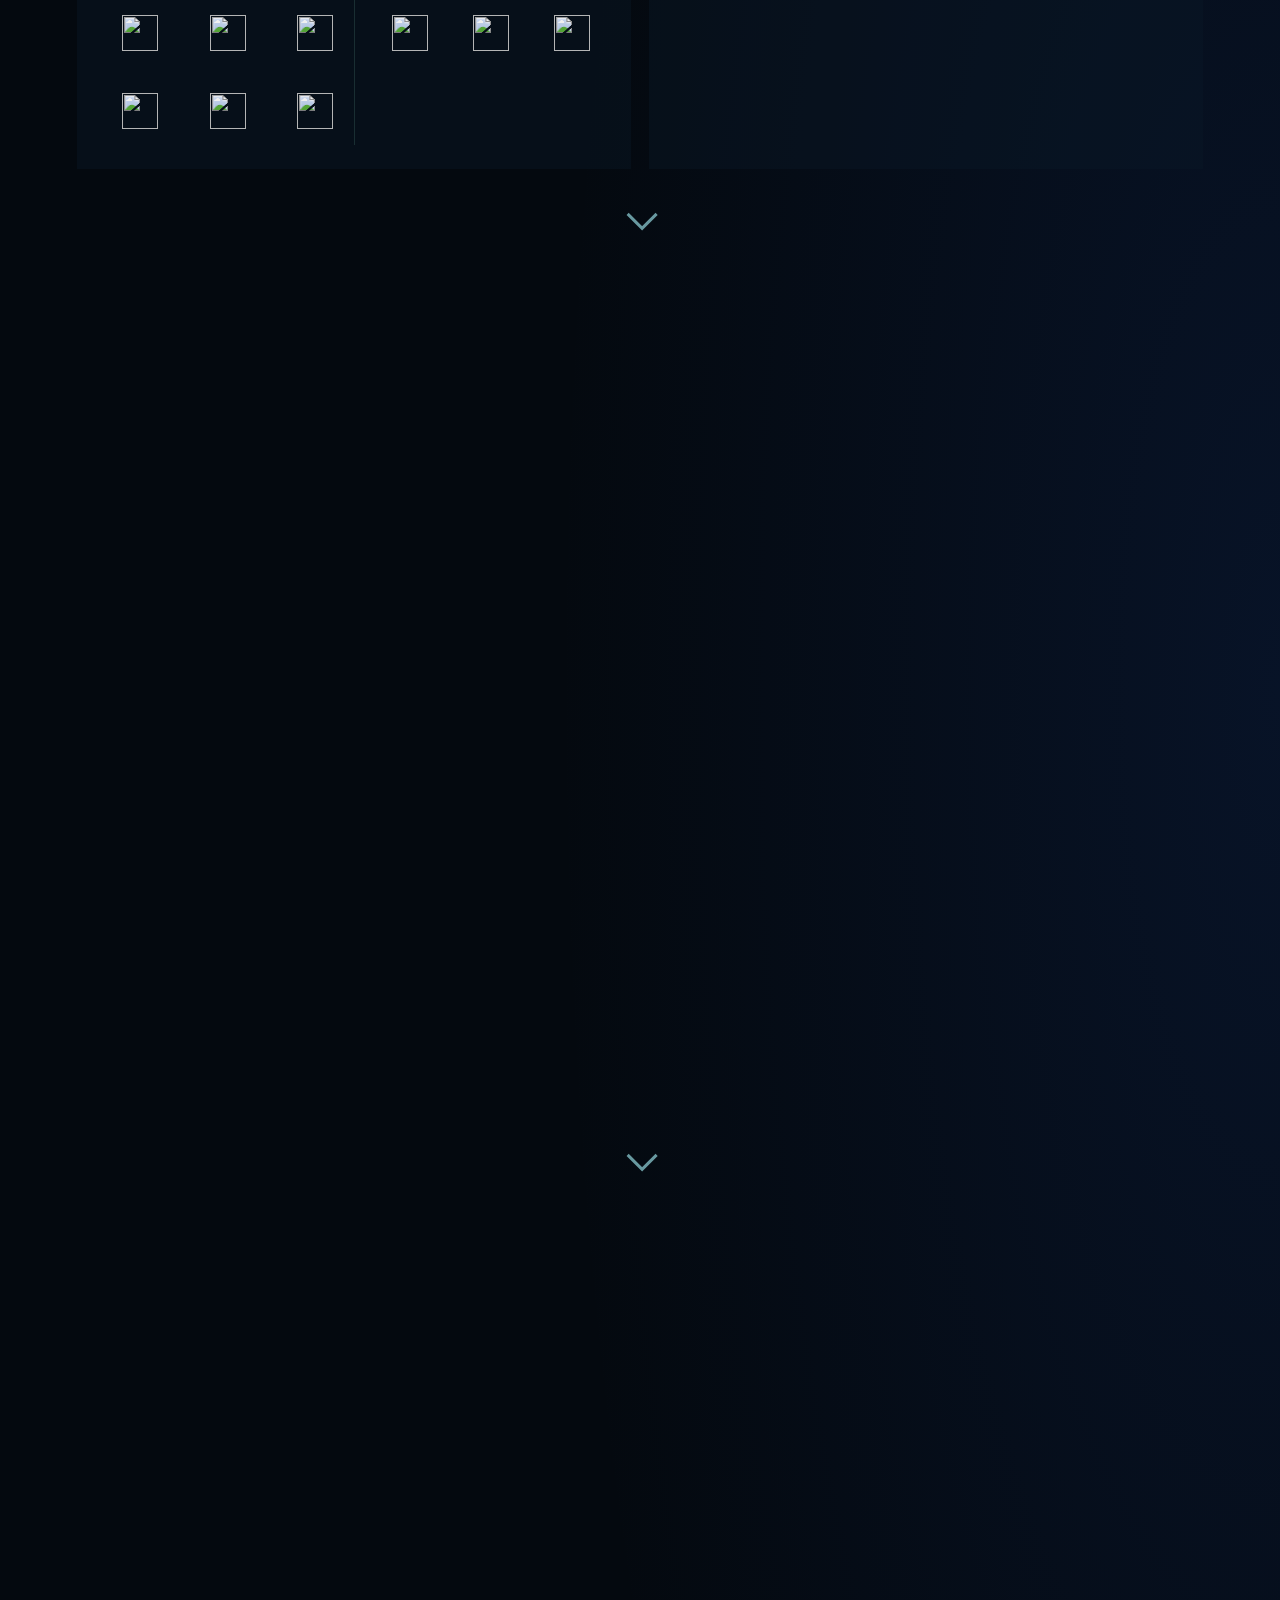
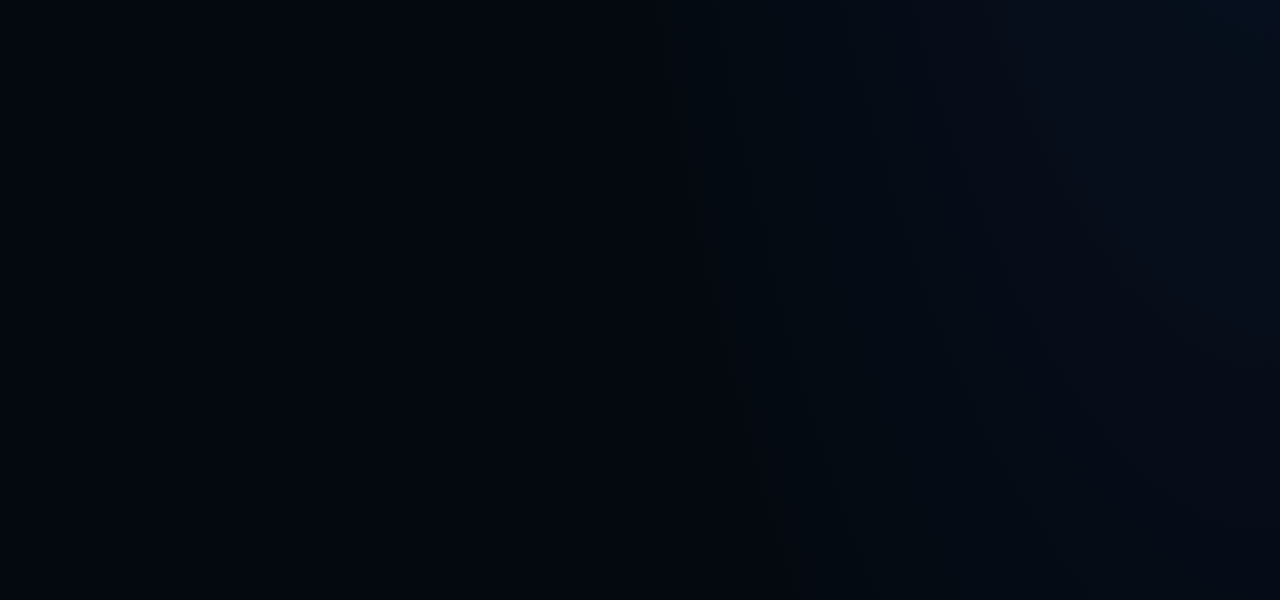
==== commit 4da64f1b: "feat(ui): añade identidad cyberpunk compartida y ajustes de navegación - Nuevo `frontend/shared/cybe" ====
--- a/frontend/home/index.html
+++ b/frontend/home/index.html
@@ -8,13 +8,14 @@
   <link rel="preconnect" href="https://fonts.googleapis.com">
   <link rel="preconnect" href="https://fonts.gstatic.com" crossorigin>
   <link href="https://fonts.googleapis.com/css2?family=Space+Grotesk:wght@400;500;600;700&display=swap" rel="stylesheet">
-  <link rel="stylesheet" href="./home.css">
+  <link rel="stylesheet" href="./home.css?v=3">
   <link rel="stylesheet" href="./styles/secciones.css">
   <link rel="stylesheet" href="./styles/fondo.css">
-  <link rel="stylesheet" href="./styles/animaciones.css">
+  <link rel="stylesheet" href="./styles/animaciones.css?v=3">
   <link rel="stylesheet" href="./styles/adaptacion.css">
   <link rel="stylesheet" href="./styles/sobre-mi.css">
   <link rel="stylesheet" href="./styles/proyectos.css">
+  <link rel="stylesheet" href="../shared/cyberpunk.css?v=29">
 </head>
 
 <body>
@@ -91,7 +92,6 @@
       <div class="about-layout no-glitch">
         <header class="about-header">
           <h2 id="about-title">Sobre mí</h2>
-          <p>Conoce un poco más sobre mi perfil</p>
         </header>
 
         <div class="about-photo">
@@ -216,27 +216,27 @@
               <article class="skills-group">
                 <h4 class="skills-group__title">Frontend</h4>
                 <ul class="skills-list">
-                  <li><img class="skill-icon" src="https://cdn.simpleicons.org/javascript/D7DBFF" alt="" aria-hidden="true">JavaScript (ES6+)</li>
-                  <li><img class="skill-icon" src="https://cdn.simpleicons.org/typescript/D7DBFF" alt="" aria-hidden="true">TypeScript</li>
-                  <li><img class="skill-icon" src="https://cdn.simpleicons.org/react/D7DBFF" alt="" aria-hidden="true">React</li>
-                  <li><img class="skill-icon" src="https://cdn.simpleicons.org/nextdotjs/D7DBFF" alt="" aria-hidden="true">Next.js</li>
-                  <li><img class="skill-icon" src="https://cdn.simpleicons.org/html5/D7DBFF" alt="" aria-hidden="true">HTML5</li>
-                  <li><img class="skill-icon" src="https://cdn.simpleicons.org/css/D7DBFF" alt="" aria-hidden="true">CSS3</li>
-                  <li><img class="skill-icon" src="https://cdn.simpleicons.org/tailwindcss/D7DBFF" alt="" aria-hidden="true">Tailwind CSS</li>
-                  <li><img class="skill-icon" src="https://cdn.simpleicons.org/vite/D7DBFF" alt="" aria-hidden="true">Vite</li>
-                  <li><img class="skill-icon" src="https://cdn.simpleicons.org/w3c/D7DBFF" alt="" aria-hidden="true">Accesibilidad (a11y)</li>
+                  <li data-skill="JavaScript (ES6+)"><img class="skill-icon" src="https://cdn.simpleicons.org/javascript/D7DBFF" alt="" aria-hidden="true">JavaScript (ES6+)</li>
+                  <li data-skill="TypeScript"><img class="skill-icon" src="https://cdn.simpleicons.org/typescript/D7DBFF" alt="" aria-hidden="true">TypeScript</li>
+                  <li data-skill="React"><img class="skill-icon" src="https://cdn.simpleicons.org/react/D7DBFF" alt="" aria-hidden="true">React</li>
+                  <li data-skill="Next.js"><img class="skill-icon" src="https://cdn.simpleicons.org/nextdotjs/D7DBFF" alt="" aria-hidden="true">Next.js</li>
+                  <li data-skill="HTML5"><img class="skill-icon" src="https://cdn.simpleicons.org/html5/D7DBFF" alt="" aria-hidden="true">HTML5</li>
+                  <li data-skill="CSS3"><img class="skill-icon" src="https://cdn.simpleicons.org/css/D7DBFF" alt="" aria-hidden="true">CSS3</li>
+                  <li data-skill="Tailwind CSS"><img class="skill-icon" src="https://cdn.simpleicons.org/tailwindcss/D7DBFF" alt="" aria-hidden="true">Tailwind CSS</li>
+                  <li data-skill="Vite"><img class="skill-icon" src="https://cdn.simpleicons.org/vite/D7DBFF" alt="" aria-hidden="true">Vite</li>
+                  <li data-skill="Accesibilidad (a11y)"><img class="skill-icon" src="https://cdn.simpleicons.org/w3c/D7DBFF" alt="" aria-hidden="true">Accesibilidad (a11y)</li>
                 </ul>
               </article>
 
               <article class="skills-group">
                 <h4 class="skills-group__title">Backend y datos</h4>
                 <ul class="skills-list">
-                  <li><img class="skill-icon" src="https://cdn.simpleicons.org/nodedotjs/D7DBFF" alt="" aria-hidden="true">Node.js</li>
-                  <li><img class="skill-icon" src="https://cdn.simpleicons.org/express/D7DBFF" alt="" aria-hidden="true">Express</li>
-                  <li><img class="skill-icon" src="https://cdn.simpleicons.org/openapiinitiative/D7DBFF" alt="" aria-hidden="true">REST API</li>
-                  <li><img class="skill-icon" src="https://cdn.simpleicons.org/postgresql/D7DBFF" alt="" aria-hidden="true">PostgreSQL</li>
-                  <li><img class="skill-icon" src="https://cdn.simpleicons.org/sqlite/D7DBFF" alt="" aria-hidden="true">SQL</li>
-                  <li><img class="skill-icon" src="https://cdn.simpleicons.org/jsonwebtokens/D7DBFF" alt="" aria-hidden="true">Autenticacion JWT</li>
+                  <li data-skill="Node.js"><img class="skill-icon" src="https://cdn.simpleicons.org/nodedotjs/D7DBFF" alt="" aria-hidden="true">Node.js</li>
+                  <li data-skill="Express"><img class="skill-icon" src="https://cdn.simpleicons.org/express/D7DBFF" alt="" aria-hidden="true">Express</li>
+                  <li data-skill="REST API"><img class="skill-icon" src="https://cdn.simpleicons.org/openapiinitiative/D7DBFF" alt="" aria-hidden="true">REST API</li>
+                  <li data-skill="PostgreSQL"><img class="skill-icon" src="https://cdn.simpleicons.org/postgresql/D7DBFF" alt="" aria-hidden="true">PostgreSQL</li>
+                  <li data-skill="SQL"><img class="skill-icon" src="https://cdn.simpleicons.org/sqlite/D7DBFF" alt="" aria-hidden="true">SQL</li>
+                  <li data-skill="Autenticacion JWT"><img class="skill-icon" src="https://cdn.simpleicons.org/jsonwebtokens/D7DBFF" alt="" aria-hidden="true">Autenticacion JWT</li>
                 </ul>
               </article>
             </div>
@@ -248,12 +248,12 @@
               <h3 id="tools-title">Herramientas</h3>
             </header>
             <ul class="skills-list">
-              <li><img class="skill-icon" src="https://cdn.simpleicons.org/git/D7DBFF" alt="" aria-hidden="true">Git</li>
-              <li><img class="skill-icon" src="https://cdn.simpleicons.org/github/D7DBFF" alt="" aria-hidden="true">GitHub</li>
-              <li><img class="skill-icon" src="https://cdn.simpleicons.org/docker/D7DBFF" alt="" aria-hidden="true">Docker</li>
-              <li><img class="skill-icon" src="https://cdn.simpleicons.org/githubactions/D7DBFF" alt="" aria-hidden="true">CI/CD (GitHub Actions)</li>
-              <li><img class="skill-icon" src="https://cdn.simpleicons.org/postman/D7DBFF" alt="" aria-hidden="true">Postman</li>
-              <li><img class="skill-icon" src="https://cdn.simpleicons.org/figma/D7DBFF" alt="" aria-hidden="true">Figma</li>
+              <li data-skill="Git"><img class="skill-icon" src="https://cdn.simpleicons.org/git/D7DBFF" alt="" aria-hidden="true">Git</li>
+              <li data-skill="GitHub"><img class="skill-icon" src="https://cdn.simpleicons.org/github/D7DBFF" alt="" aria-hidden="true">GitHub</li>
+              <li data-skill="Docker"><img class="skill-icon" src="https://cdn.simpleicons.org/docker/D7DBFF" alt="" aria-hidden="true">Docker</li>
+              <li data-skill="CI/CD (GitHub Actions)"><img class="skill-icon" src="https://cdn.simpleicons.org/githubactions/D7DBFF" alt="" aria-hidden="true">CI/CD (GitHub Actions)</li>
+              <li data-skill="Postman"><img class="skill-icon" src="https://cdn.simpleicons.org/postman/D7DBFF" alt="" aria-hidden="true">Postman</li>
+              <li data-skill="Figma"><img class="skill-icon" src="https://cdn.simpleicons.org/figma/D7DBFF" alt="" aria-hidden="true">Figma</li>
             </ul>
           </section>
         </div>
@@ -337,12 +337,13 @@
   </main>
   <!-- endregion -->
 
-  <script src="./home.js"></script>
+  <script src="./home.js?v=2"></script>
   <script src="./scripts/fondo.js"></script>
-  <script src="./scripts/secciones.js"></script>
+  <script src="./scripts/secciones.js?v=6"></script>
   <script src="./scripts/sobre-mi.js"></script>
   <script src="./scripts/proyectos.js"></script>
   <script src="./scripts/codigo-fondo.js"></script>
+  <script src="../shared/hologram.js?v=2"></script>
 </body>
 
 </html>
--- a/frontend/home/styles/animaciones.css
+++ b/frontend/home/styles/animaciones.css
@@ -130,6 +130,43 @@
 /* endregion */
 
 /* region Componente Home | Estilos | Indicador de scroll */
+.section-up-zone {
+  position: absolute;
+  z-index: 5;
+  top: 0;
+  left: 50%;
+  width: 140px;
+  height: 70px;
+  transform: translateX(-50%);
+  display: grid;
+  place-items: center;
+}
+.section-up-button {
+  display: grid;
+  place-items: center;
+  width: 52px;
+  height: 52px;
+  padding: 0;
+  border: 0;
+  background: transparent;
+  color: rgba(158, 230, 238, 0.8);
+  cursor: pointer;
+  opacity: 0;
+  transition: opacity 250ms ease;
+}
+.section-up-zone:hover .section-up-button,
+.section-up-button:focus-visible { opacity: 1; }
+.section-up-button:focus-visible { outline: 2px solid currentColor; outline-offset: 2px; }
+.section-up-button span {
+  width: 22px;
+  height: 22px;
+  border-top: 3px solid currentColor;
+  border-left: 3px solid currentColor;
+  transform: translateY(5px) rotate(45deg);
+}
+@media (prefers-reduced-motion: reduce) {
+  .section-up-button { transition: none; }
+}
 .scroll-indicator {
   position: absolute;
   bottom: 36px;
@@ -142,7 +179,7 @@
   opacity: 0;
   transform: translateX(-50%) translateY(14px) scale(0.84);
   cursor: pointer;
-  transition: opacity 900ms ease-out, transform 900ms cubic-bezier(0.22, 1, 0.36, 1);
+  transition: opacity 500ms ease-out, transform 500ms cubic-bezier(0.22, 1, 0.36, 1);
 }
 
 .scroll-indicator.is-ready {
@@ -227,8 +264,8 @@
   display: block;
   width: 22px;
   height: 22px;
-  border-right: 2px solid var(--section-accent-start);
-  border-bottom: 2px solid var(--section-accent-start);
+  border-right: 3px solid var(--section-accent-start);
+  border-bottom: 3px solid var(--section-accent-start);
   transform: rotate(45deg) translateY(-3px);
   animation: scroll-bounce 2s ease-in-out infinite;
   transition: border-color 140ms ease, opacity 160ms ease-out;
--- a/frontend/shared/cyberpunk.css
+++ b/frontend/shared/cyberpunk.css
@@ -0,0 +1,469 @@
+/* region Estilos compartidos: identidad cyberpunk */
+@font-face {
+  font-family: "Chakra Petch";
+  src: url("./fonts/chakra-petch-bold.ttf") format("truetype");
+  font-style: normal;
+  font-weight: 700;
+  font-display: swap;
+}
+:root {
+  --cyber-display: "Chakra Petch", var(--cyber-mono);
+  --cyber-cyan: #65e5ed;
+  --cyber-blue: #7ba8ff;
+  --cyber-amber: #f7ca78;
+  --cyber-glass: rgba(10, 27, 40, 0.4);
+  --cyber-mono: ui-monospace, Consolas, monospace;
+  --ink: #ecf5fa;
+  --muted: #9baebf;
+  --canvas: #04090f;
+  --trails-visibility: 0.45;
+  --news-accent: #65e5ed;
+  --news-accent-bright: #b2f5f7;
+  --news-accent-deep: #246c9a;
+  --news-muted: #9baebf;
+  --news-canvas: #04090f;
+}
+body {
+  background: radial-gradient(ellipse at 0% 8%, rgba(0, 153, 187, 0.13), transparent 36%),
+    radial-gradient(ellipse at 100% 72%, rgba(30, 80, 186, 0.14), transparent 40%), #04090f;
+}
+body.is-home-active { --topography-visibility: 0.34; }
+body::before {
+  background: repeating-linear-gradient(0deg, transparent 0 3px, rgba(160, 223, 244, 0.04) 3px 4px);
+  opacity: 0.2;
+}
+body::after {
+  border: 0;
+  background: linear-gradient(90deg, rgba(101, 229, 237, 0.45), transparent) 24px 0 / 110px 1px no-repeat,
+    linear-gradient(270deg, rgba(123, 168, 255, 0.35), transparent) calc(100% - 24px) 100% / 110px 1px no-repeat;
+  box-shadow: inset 0 0 90px rgba(0, 8, 15, 0.25);
+}
+::selection { background: rgba(56, 188, 211, 0.3); color: #fff; }
+.portfolio-container { overflow-x: clip; }
+
+.section-about { --about-cyan: var(--cyber-cyan); --about-blue: var(--cyber-blue); }
+.section-projects, .section-contact {
+  --section-accent-start: #65e5ed;
+  --section-accent-end: #377fe8;
+  --section-accent-light: #b2f5f7;
+  --section-accent-soft: rgba(101, 229, 237, 0.15);
+  --section-accent-glow: rgba(55, 127, 232, 0.2);
+}
+.section-skills {
+  --section-accent-start: #8ce9cc;
+  --section-accent-end: #32acb1;
+  --section-accent-light: #c6f8e9;
+  --section-accent-soft: rgba(86, 218, 186, 0.15);
+  --section-accent-glow: rgba(50, 172, 177, 0.18);
+}
+.section-experience {
+  --section-accent-start: #f7ca78;
+  --section-accent-end: #e99056;
+  --section-accent-light: #ffe4b5;
+  --section-accent-soft: rgba(247, 202, 120, 0.13);
+  --section-accent-glow: rgba(233, 144, 86, 0.16);
+}
+.hero-center__name, .about-header h2, .projects-header h2, .section-content h2, .news-hero h1 {
+  font-family: var(--cyber-display);
+  font-weight: 700;
+  letter-spacing: -0.035em;
+  text-shadow: none;
+}
+.about-header p, .hero-center__subtitle, .top-menu__item,
+.skills-section-heading__eyebrow, .skills-group__title, .experience-card__meta,
+.project-preview__technologies, .contact-card__label, .news-hero__eyebrow, .news-feed__index {
+  font-family: var(--cyber-mono);
+}
+
+/* region Portada: nombre */
+.section-home .hero-center {
+  width: 100%;
+  padding: 24px 0 42px;
+  text-align: center;
+  isolation: isolate;
+}
+.hero-center__name {
+  flex-direction: row;
+  align-items: center;
+  gap: 0.22em;
+  font-size: clamp(2rem, 6.4vw, 7rem);
+  line-height: 0.98;
+}
+.hero-center__subtitle {
+  margin-top: 8px;
+  color: var(--cyber-cyan);
+  font-size: clamp(0.82rem, 1.35vw, 1rem);
+  letter-spacing: 0.16em;
+}
+.hero-center__name::after {
+  position: absolute;
+  bottom: -10px;
+  left: 0;
+  width: 100%;
+  height: 4px;
+  background: linear-gradient(90deg, var(--cyber-cyan) 0 44px, transparent 44px 54px, rgba(101, 229, 237, 0.22) 54px 88%, transparent 88% 91%, var(--cyber-amber) 91%);
+  content: "";
+}
+/* endregion */
+
+.about-header h2, .projects-header h2, .section-content > h2 {
+  width: fit-content;
+  max-width: 100%;
+  padding-bottom: 22px;
+  background: linear-gradient(90deg, var(--section-accent-start, var(--cyber-cyan)) 0 46%, transparent 46% 54%, var(--section-accent-end, var(--cyber-blue)) 54% 100%) left bottom / 100% 4px no-repeat;
+}
+.section-about { --section-accent-start: var(--cyber-cyan); --section-accent-end: var(--cyber-blue); }
+.about-header h2, .projects-header h2, .section-content > h2,
+.section-skills .section-content h2 {
+  font-size: clamp(1.8rem, 3.2vw, 3rem);
+}
+.section-content > h2::after { content: none; }
+.projects-header { text-align: left; }
+.section-about, .section-projects, .section-skills, .section-experience, .section-contact {
+  padding-top: clamp(48px, 7vh, 76px);
+  padding-bottom: clamp(36px, 5vh, 56px);
+}
+.section-content > h2 { margin-bottom: clamp(20px, 3vh, 30px); }
+.section-projects .projects-header { margin-bottom: clamp(20px, 3vh, 30px); }
+.section-projects .project-preview__cover { min-height: clamp(130px, 20vh, 180px); }
+.section-projects .project-preview__cover img { width: min(140px, 38%); max-height: 130px; }
+.section-projects .project-preview__content { gap: 10px; padding: clamp(18px, 2vw, 26px); }
+.section-scroll-indicator { margin-top: clamp(12px, 2vh, 20px); flex-basis: 60px; height: 60px; }
+.section-projects .projects-header h2 { line-height: 1; margin-bottom: 0; }
+.about-content h3, .project-preview__title, .experience-card__company { font-family: var(--cyber-display); }
+.menu-toggle { background: transparent; backdrop-filter: none; }
+.menu-toggle__line { background: var(--cyber-cyan); }
+.portfolio-top-menu, body.is-home-active .portfolio-top-menu {
+  top: clamp(14px, 2.8vw, 26px);
+  right: auto;
+  bottom: auto;
+  left: 50%;
+  width: min(860px, calc(100vw - 100px));
+  min-height: 0;
+  max-height: none;
+  flex-direction: row;
+  align-items: center;
+  justify-content: flex-start;
+  gap: clamp(16px, 2.6vw, 32px);
+  padding: 0 4px;
+  overflow-x: auto;
+  overflow-y: hidden;
+  transform: translate(-50%, -16px);
+  border: 0;
+  background: transparent;
+  box-shadow: none;
+  backdrop-filter: none;
+  -webkit-backdrop-filter: none;
+}
+body.is-menu-open .portfolio-top-menu, body.is-home-active.is-menu-open .portfolio-top-menu {
+  transform: translate(-50%, 0);
+}
+.top-menu__item, body.is-home-active .top-menu__item {
+  width: auto;
+  min-height: 40px;
+  flex: 0 0 auto;
+  justify-content: center;
+  padding: 10px 0;
+  text-align: center;
+}
+body.is-menu-open .top-menu__item, body.is-home-active.is-menu-open .top-menu__item {
+  animation-name: menu-item-in-top;
+}
+.menu-toggle:focus-visible { outline-color: var(--cyber-cyan); }
+.top-menu__item { font-size: 0.78rem; letter-spacing: 0.025em; }
+.top-menu__item::after { display: none; }
+.top-menu__item:focus-visible { outline: 2px solid var(--cyber-cyan); outline-offset: 2px; }
+.top-menu__item.is-active { color: var(--cyber-cyan); text-shadow: 0 0 14px rgba(101, 229, 237, 0.2); }
+.top-menu__item:hover, .top-menu__item:focus-visible { color: #b2f5f7; }
+
+.skills-stack, .skills-tools, .skills-group, .experience-card, .contact-card, .news-empty-state {
+  border: 0;
+  border-radius: 0;
+  background: linear-gradient(115deg, var(--section-accent-soft, rgba(101, 229, 237, 0.15)), rgba(9, 20, 32, 0.4) 70%);
+  backdrop-filter: blur(8px);
+  box-shadow: none;
+}
+.section-skills .section-content { width: min(1400px, 100%); max-width: none; }
+.skills-template {
+  grid-template-columns: repeat(2, minmax(0, 1fr));
+  gap: 18px;
+  margin-top: 0;
+}
+.skills-stack, .skills-tools {
+  min-width: 0;
+  padding: 0;
+  overflow: hidden;
+  background: var(--cyber-glass);
+}
+.skills-section-heading {
+  position: relative;
+  display: flex;
+  min-height: 150px;
+  flex-direction: column;
+  align-items: flex-start;
+  justify-content: flex-end;
+  gap: 12px;
+  margin: 0;
+  padding: clamp(22px, 3vw, 34px);
+  background: radial-gradient(ellipse at 75% 30%, rgba(50, 172, 177, 0.2), transparent 65%),
+    linear-gradient(rgba(140, 233, 204, 0.04) 1px, transparent 1px) 0 0 / 32px 32px,
+    linear-gradient(90deg, rgba(140, 233, 204, 0.04) 1px, transparent 1px) 0 0 / 32px 32px, #071820;
+}
+.skills-section-heading::after {
+  position: absolute;
+  bottom: 0;
+  left: 0;
+  width: 64px;
+  height: 3px;
+  background: var(--section-accent-start);
+  content: "";
+}
+.skills-section-heading__eyebrow { order: 0; }
+.skills-section-heading h3 {
+  font-family: var(--cyber-display);
+  font-size: clamp(1.7rem, 2.6vw, 2.5rem);
+}
+.skills-specialties { gap: 0; padding: clamp(22px, 3vw, 34px); }
+.skills-group { padding: 0; background: none; backdrop-filter: none; }
+.skills-group + .skills-group { padding-left: 20px; border-left: 1px solid rgba(140, 233, 204, 0.14); }
+.skills-group__title { margin-bottom: 16px; }
+.skills-list, .skills-tools .skills-list { display: grid; grid-template-columns: repeat(auto-fit, minmax(60px, 1fr)); gap: 10px; }
+.skills-tools .skills-list { padding: clamp(22px, 3vw, 34px); }
+.skills-list li {
+  position: relative;
+  display: flex;
+  justify-content: center;
+  gap: 0;
+  min-width: 0;
+  min-height: 68px;
+  padding: 14px;
+  background: transparent;
+  color: #c9d7e5;
+  font-size: 0;
+}
+.skill-icon { width: 36px; height: 36px; }
+.skills-list li::after {
+  position: absolute;
+  z-index: 4;
+  background: none;
+  border: 0;
+  box-shadow: none;
+  bottom: 0;
+  left: 50%;
+  transform: translate(-50%, 65%);
+  color: #e8f9ff;
+  font: 0.72rem/1.2 var(--cyber-mono);
+  text-shadow: 0 0 10px rgba(101, 229, 237, 0.7);
+  white-space: nowrap;
+  pointer-events: none;
+  opacity: 0;
+  transition: opacity 220ms ease, transform 220ms ease;
+  content: attr(data-skill);
+}
+.skills-list li:hover { z-index: 1; }
+.skills-list li:hover::after { opacity: 1; transform: translate(-50%, 40%); }
+@media (prefers-reduced-motion: reduce) {
+  .skills-list li::after { transition: none; }
+}
+@media (max-width: 900px) {
+  .skills-template { grid-template-columns: 1fr; }
+}
+@media (max-width: 700px) {
+  .skills-section-heading { min-height: 120px; }
+  .skills-specialties { gap: 22px; }
+  .skills-group + .skills-group { padding: 20px 0 0; border-top: 1px solid rgba(140, 233, 204, 0.14); border-left: 0; }
+}
+.section-experience .section-content { width: min(1400px, 100%); max-width: none; }
+.experience-template { grid-template-columns: 1fr; gap: 18px; margin-top: 0; }
+.experience-card { min-width: 0; padding: 0; overflow: hidden; background: var(--cyber-glass); }
+.experience-card__header {
+  position: relative;
+  min-height: 150px;
+  align-content: end;
+  gap: 12px;
+  padding: clamp(22px, 3vw, 34px);
+  background: radial-gradient(ellipse at 75% 30%, rgba(233, 144, 86, 0.2), transparent 65%),
+    linear-gradient(rgba(247, 202, 120, 0.04) 1px, transparent 1px) 0 0 / 32px 32px,
+    linear-gradient(90deg, rgba(247, 202, 120, 0.04) 1px, transparent 1px) 0 0 / 32px 32px, #1a1514;
+}
+.experience-card__header::after {
+  position: absolute;
+  bottom: 0;
+  left: 0;
+  width: 64px;
+  height: 3px;
+  background: var(--section-accent-start);
+  content: "";
+}
+.experience-card__company { font-size: clamp(1.7rem, 2.6vw, 2.5rem); line-height: 1.15; }
+.experience-card__meta { color: #d8c4b3; font-size: 0.8rem; }
+.experience-card__highlights { gap: 14px; margin: 0; padding: clamp(22px, 3vw, 34px); }
+.experience-card__highlights li { color: #c8d1dd; line-height: 1.6; }
+@media (max-width: 700px) {
+  .experience-card__header { min-height: 120px; }
+}
+.section-contact .section-content { width: min(1400px, 100%); max-width: none; }
+.contact-template { gap: 18px; margin-top: 0; }
+.contact-card {
+  position: relative;
+  min-width: 0;
+  min-height: 180px;
+  grid-template-columns: 1fr;
+  grid-template-areas: "icon" "label" "value";
+  align-content: start;
+  gap: 12px;
+  padding: clamp(22px, 3vw, 34px);
+  background: radial-gradient(ellipse at 80% 0%, rgba(55, 127, 232, 0.17), transparent 65%),
+    linear-gradient(rgba(101, 229, 237, 0.04) 1px, transparent 1px) 0 0 / 32px 32px,
+    linear-gradient(90deg, rgba(101, 229, 237, 0.04) 1px, transparent 1px) 0 0 / 32px 32px, #07141e;
+}
+.contact-card::after {
+  position: absolute;
+  bottom: 0;
+  left: 0;
+  width: 64px;
+  height: 3px;
+  background: var(--section-accent-start);
+  content: "";
+}
+.contact-card__icon { width: 26px; height: 26px; margin-bottom: 6px; }
+.contact-card__label { font-family: var(--cyber-display); font-size: clamp(1.4rem, 2vw, 1.8rem); }
+.contact-card__value { color: #c8d1dd; font: 0.85rem/1.5 var(--cyber-mono); }
+.section-about { padding-top: clamp(64px, 10vh, 100px); padding-bottom: clamp(64px, 10vh, 100px); }
+.about-layout { row-gap: clamp(28px, 4vh, 40px); }
+.about-photo { min-height: 480px; }
+@media (max-width: 900px) {
+  .about-photo { min-height: 420px; }
+}
+@media (max-width: 520px) {
+  .about-photo { min-height: 380px; }
+}
+.skills-section-heading, .experience-card__header { min-height: 100px; gap: 8px; padding: clamp(16px, 2vw, 24px); }
+.skills-section-heading h3, .experience-card__company { font-size: clamp(1.4rem, 2vw, 2rem); }
+.skills-specialties, .skills-tools .skills-list, .experience-card__highlights { padding: clamp(16px, 2vw, 24px); }
+.experience-card__highlights { gap: 8px; }
+.contact-card { min-height: 145px; gap: 8px; padding: clamp(18px, 2vw, 26px); }
+.project-preview { background: var(--cyber-glass); }
+.project-preview__cover {
+  --cover-accent: 101, 229, 237;
+  background: radial-gradient(ellipse at 50% 52%, rgba(var(--cover-accent), 0.18), transparent 68%), rgba(5, 18, 27, 0.7);
+}
+.project-preview__cover--trazuvia {
+  --cover-accent: 123, 168, 255;
+}
+.project-preview__cover::before {
+  position: absolute;
+  inset: 0;
+  background: linear-gradient(125deg, transparent 16%, rgba(var(--cover-accent), 0.15) 16% 16.3%, transparent 16.3% 77%, rgba(var(--cover-accent), 0.07) 77% 88%, transparent 88%),
+    linear-gradient(rgba(var(--cover-accent), 0.04) 1px, transparent 1px) 0 0 / 32px 32px,
+    linear-gradient(90deg, rgba(var(--cover-accent), 0.04) 1px, transparent 1px) 0 0 / 32px 32px;
+  pointer-events: none;
+  content: "";
+}
+.project-preview__cover::after {
+  position: absolute;
+  bottom: 0;
+  left: 0;
+  width: 64px;
+  height: 3px;
+  background: rgb(var(--cover-accent));
+  content: "";
+}
+.project-preview__cover img { position: relative; }
+.project-preview__title { font-size: clamp(1.7rem, 2.6vw, 2.5rem); }
+.project-preview__link { color: var(--cyber-cyan); font-family: var(--cyber-mono); font-size: 0.88rem; }
+.about-skills li, .project-preview__technologies li { background: rgba(32, 81, 105, 0.16); }
+.about-skills li span { color: var(--cyber-cyan); }
+.about-skills li:nth-child(2n) span { color: var(--cyber-amber); }
+.about-skills li:nth-child(3n) span { color: #8ce9cc; }
+.project-preview, .contact-card { transition: background-color 220ms ease, box-shadow 220ms ease; }
+.project-preview:hover, .contact-card:hover {
+  background-color: rgba(17, 53, 73, 0.3);
+  box-shadow: 0 10px 34px rgba(0, 14, 28, 0.2);
+}
+.about-actions a { background: rgba(15, 49, 71, 0.22); }
+.about-actions a:first-child { background: linear-gradient(120deg, rgba(0, 121, 159, 0.42), rgba(10, 39, 66, 0.35)); color: #c6fcff; box-shadow: none; }
+.about-photo { box-shadow: -8px 0 32px rgba(32, 166, 193, 0.07), 8px 0 32px rgba(46, 103, 183, 0.08); }
+.scroll-indicator__arrow { border-color: rgba(158, 230, 238, 0.65); }
+
+.news-topographic-flow { opacity: 0.34; }
+.news-background-particles { opacity: 0.3; }
+.news-background-particles span { color: rgba(140, 219, 236, 0.4); }
+.news-color-trail {
+  opacity: 0.35;
+  background: linear-gradient(180deg, transparent, rgba(101, 229, 237, 0.65), transparent);
+  box-shadow: 0 0 18px rgba(55, 127, 232, 0.2);
+}
+.news-hero::after, .news-empty-state__visual span { box-shadow: none; }
+.news-hero__status-dot { background: var(--cyber-cyan); box-shadow: 0 0 10px rgba(101, 229, 237, 0.25); }
+.news-publishing-note { border-color: rgba(101, 229, 237, 0.12); background: rgba(18, 46, 64, 0.18); }
+.news-back-link { font-family: var(--cyber-mono); color: var(--cyber-cyan); }
+.news-hero::after { content: none; }
+.news-hero h1 {
+  font-size: clamp(2.5rem, 10vw, 9rem);
+  line-height: 1;
+  padding-bottom: 24px;
+  background: linear-gradient(90deg, var(--cyber-cyan) 0 46%, transparent 46% 54%, var(--cyber-blue) 54% 100%) left bottom / 100% 4px no-repeat;
+}
+.contact-card:focus-visible { outline: 2px solid var(--cyber-cyan); outline-offset: 4px; }
+@media (prefers-reduced-motion: no-preference) {
+  .hologram-enter, .hologram-return { position: relative; }
+  .hologram-enter { animation: hologram-enter 1.9s ease-out; }
+  .hologram-return { animation: hologram-return 800ms ease-out; }
+  .hologram-enter::before, .hologram-return::before {
+    position: absolute;
+    z-index: 3;
+    inset: 0;
+    background: repeating-linear-gradient(0deg, rgba(155, 137, 255, 0.14) 0 1px, transparent 1px 5px),
+      linear-gradient(180deg, transparent 30%, rgba(107, 180, 255, 0.48) 43%, rgba(199, 155, 255, 0.7) 50%, rgba(143, 99, 242, 0.35) 60%, transparent 72%);
+    background-size: auto, 100% 45%;
+    background-repeat: repeat, no-repeat;
+    pointer-events: none;
+    content: "";
+    opacity: 0;
+    animation: hologram-scan 1.9s ease-out;
+  }
+  .hologram-return::before { animation-duration: 800ms; }
+  @keyframes hologram-enter {
+    0% { opacity: 0.05; transform: translateY(14px) scaleY(0.94); filter: brightness(2) blur(4px) drop-shadow(0 0 12px #77aaff); clip-path: inset(49% 0 49%); }
+    12% { opacity: 0.65; clip-path: inset(42% 0 42%); }
+    20% { opacity: 0.3; transform: translateY(8px) scaleY(0.98); clip-path: inset(24% 0 38%); }
+    32% { opacity: 0.75; filter: brightness(1.7) blur(1px) drop-shadow(0 0 8px #b178ff); clip-path: inset(12% 0 18%); }
+    37% { opacity: 0.35; transform: translateX(-3px); clip-path: inset(28% 0 8%); }
+    43% { opacity: 0.8; transform: translateX(2px); clip-path: inset(5% 0 12%); }
+    58% { opacity: 0.9; transform: translateY(0); filter: brightness(1.35) drop-shadow(0 0 5px #8874ff); clip-path: inset(0); }
+    64% { opacity: 0.55; }
+    72% { opacity: 0.95; }
+    78% { opacity: 0.75; }
+    100% { opacity: 1; transform: none; filter: none; clip-path: inset(0); }
+  }
+  @keyframes hologram-return {
+    0% { opacity: 0.4; transform: translateY(6px); filter: brightness(1.35) drop-shadow(0 0 5px #a78bff); clip-path: inset(12% 0); }
+    35% { opacity: 0.8; clip-path: inset(3% 0); }
+    48% { opacity: 0.65; }
+    100% { opacity: 1; transform: none; filter: none; clip-path: inset(0); }
+  }
+  @keyframes hologram-scan {
+    0% { opacity: 0; background-position: 0 0, 0 -80%; }
+    15% { opacity: 0.7; }
+    70% { opacity: 0.55; }
+    100% { opacity: 0; background-position: 0 0, 0 180%; }
+  }
+}
+@media (max-width: 900px) {
+  .section-home .hero-center { margin-top: 0; gap: 24px; }
+  .hero-center__name { font-size: clamp(2rem, 6.4vw, 5rem); }
+  .portfolio-top-menu, body.is-home-active .portfolio-top-menu { border: 0; }
+  .top-menu__item, body.is-home-active .top-menu__item { border-radius: 0; }
+}
+@media (max-width: 650px) {
+  .hero-center__name { font-size: clamp(2rem, 8vw, 3.2rem); }
+}
+@media (max-height: 540px) and (min-width: 651px) {
+  .hero-center__name { font-size: clamp(2.5rem, 11vh, 4rem); }
+  .section-home .hero-center { gap: 16px; margin-top: 0; padding: 8px 0 24px; }
+}
+@media (prefers-reduced-motion: reduce) {
+  .project-preview, .contact-card { transition: none; }
+}
+/* endregion */
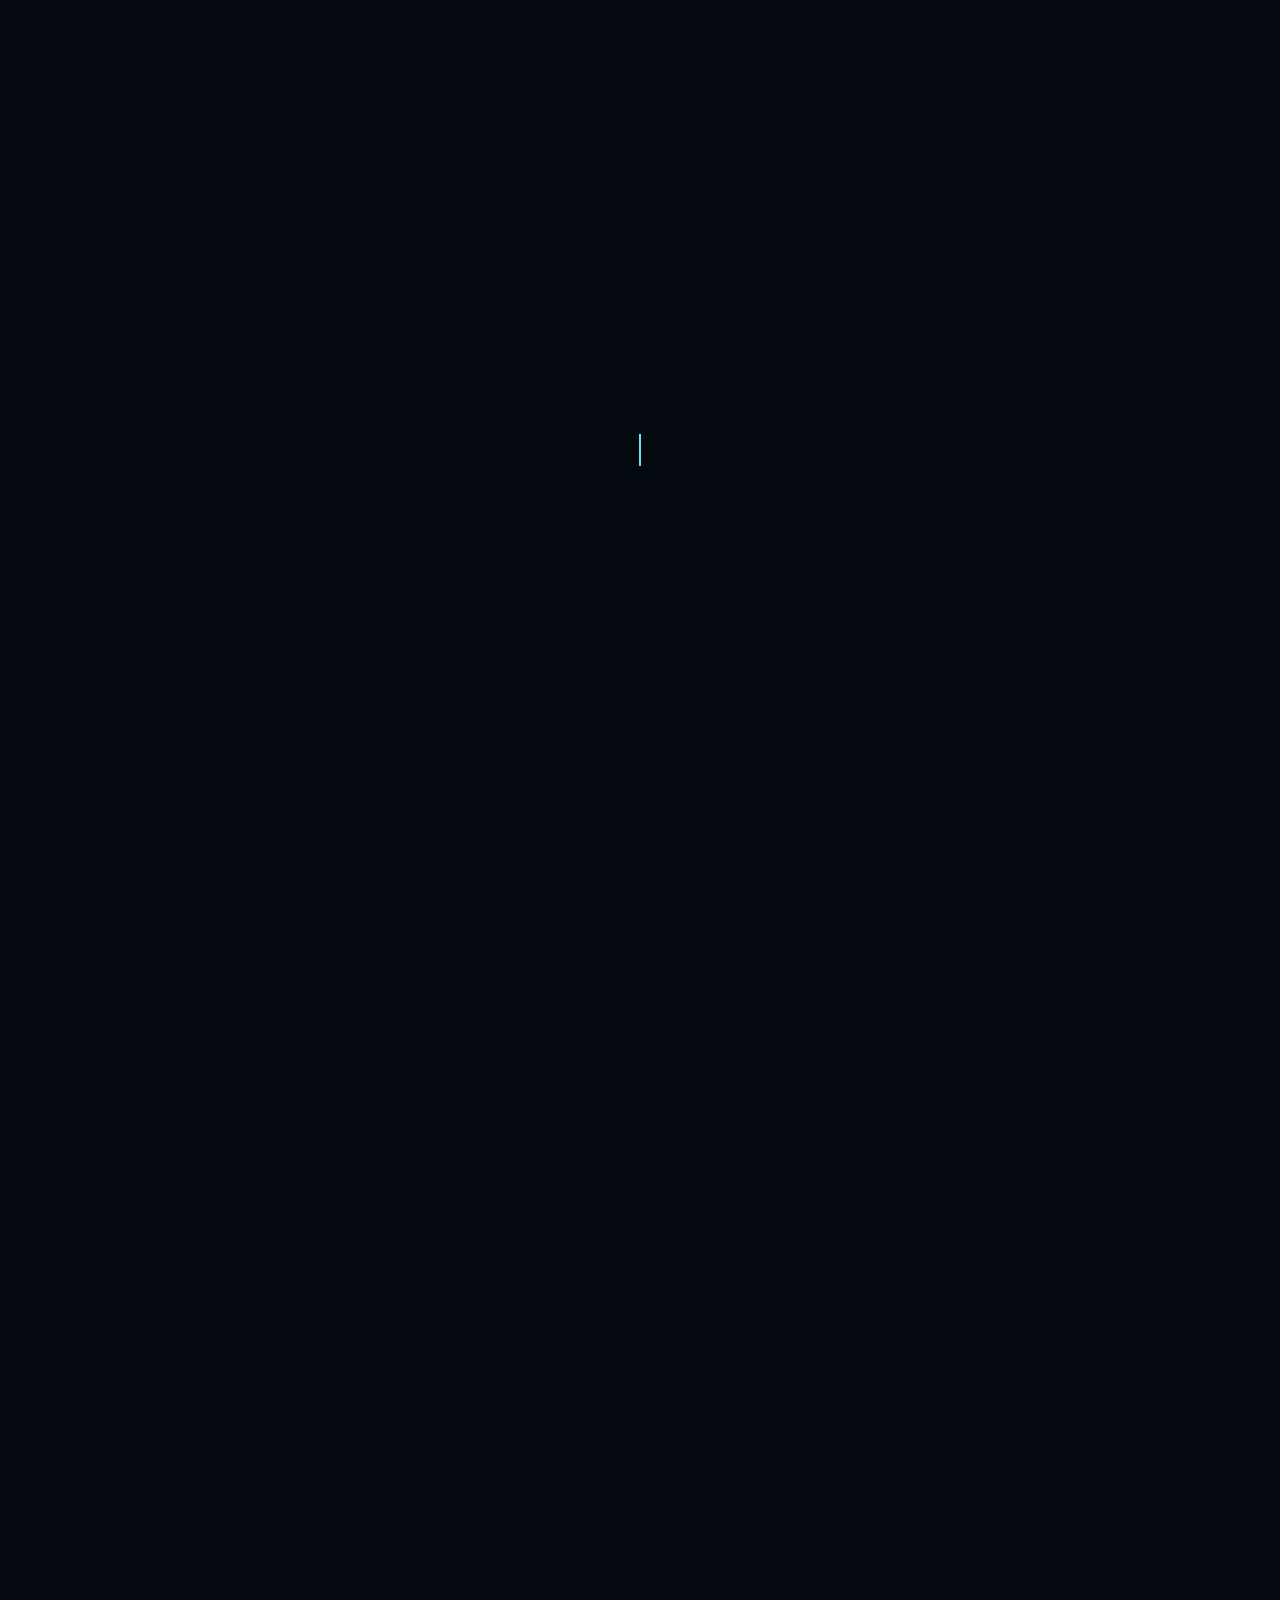
==== commit e1f2538d: "feat(portfolio): actualiza diseño, recursos y efectos de navegación" ====
--- a/frontend/home/index.html
+++ b/frontend/home/index.html
@@ -1,24 +1,36 @@
-<!doctype html>
+﻿<!doctype html>
 <html lang="es">
 
 <head>
   <meta charset="utf-8">
   <meta name="viewport" content="width=device-width, initial-scale=1">
-  <title>Portfolio | Home</title>
-  <link rel="preconnect" href="https://fonts.googleapis.com">
-  <link rel="preconnect" href="https://fonts.gstatic.com" crossorigin>
-  <link href="https://fonts.googleapis.com/css2?family=Space+Grotesk:wght@400;500;600;700&display=swap" rel="stylesheet">
-  <link rel="stylesheet" href="./home.css?v=3">
-  <link rel="stylesheet" href="./styles/secciones.css">
-  <link rel="stylesheet" href="./styles/fondo.css">
-  <link rel="stylesheet" href="./styles/animaciones.css?v=3">
+  <title>Ismael Moraleda López | Desarrollador Fullstack</title>
+  <meta name="description" content="Portfolio de Ismael Moraleda López, desarrollador fullstack especializado en aplicaciones, automatización e inteligencia artificial.">
+  <!-- region Componente Home | Funcionalidad | Inicio de la introduccion -->
+  <script>
+    document.documentElement.classList.add("is-loading");
+    window.portfolioIntroFallback = window.setTimeout(() => document.documentElement.classList.remove("is-loading", "intro-running"), 8000);
+  </script>
+  <!-- endregion -->
+  <link rel="preload" href="../shared/fonts/chakra-petch-bold.woff2" as="font" type="font/woff2" crossorigin>
+  <link rel="preload" href="../shared/fonts/space-grotesk-latin.woff2" as="font" type="font/woff2" crossorigin>
+  <link rel="stylesheet" href="./home.css?v=6">
+  <link rel="stylesheet" href="./styles/secciones.css?v=4">
+  <link rel="stylesheet" href="./styles/fondo.css?v=25">
+  <link rel="stylesheet" href="./styles/animaciones.css?v=10">
+  <link rel="stylesheet" href="./styles/inicio.css?v=3">
   <link rel="stylesheet" href="./styles/adaptacion.css">
-  <link rel="stylesheet" href="./styles/sobre-mi.css">
-  <link rel="stylesheet" href="./styles/proyectos.css">
-  <link rel="stylesheet" href="../shared/cyberpunk.css?v=29">
+  <link rel="stylesheet" href="./styles/sobre-mi.css?v=17">
+  <link rel="stylesheet" href="./styles/proyectos.css?v=4">
+  <link rel="stylesheet" href="../shared/cyberpunk.css?v=69">
 </head>
 
 <body>
+  <!-- region Componente Home | Codigo de Componente | Introduccion de carga -->
+  <div class="intro" role="status" aria-label="Cargando portfolio">
+    <span class="intro__cursor" aria-hidden="true"></span>
+  </div>
+  <div class="intro-scene" aria-hidden="true">
   <!-- region Componente Home | Codigo de Componente | Topografia fluida de fondo -->
   <canvas class="topographic-flow" id="topographic-flow" aria-hidden="true"></canvas>
   <!-- endregion -->
@@ -43,11 +55,26 @@
   </div>
   <!-- endregion -->
 
+  <!-- region Componente Home | Codigo de Componente | Atmosfera por seccion -->
+  <div class="section-atmosphere" aria-hidden="true">
+    <span class="section-atmosphere__layer" data-for="home"><svg viewBox="0 0 1000 1000" aria-hidden="true" focusable="false"><path pathLength="1" style="--i:0" d="M590.0,500.0 L595.1,506.1 L599.0,512.8 L600.9,519.7 L600.7,526.6 L598.5,533.0 L594.6,538.7 L589.6,543.8 L584.0,548.3 L578.4,552.4 L572.8,556.2 L567.3,559.8 L561.7,563.1 L556.0,565.9 L550.0,568.2 L543.8,569.8 L537.6,570.9 L531.4,571.6 L525.5,572.3 L519.8,573.2 L514.3,574.5 L508.7,576.2 L503.0,577.9 L497.0,579.3 L490.9,579.8 L484.8,579.3 L479.0,577.7 L473.5,575.0 L468.4,571.9 L463.5,568.8 L458.5,566.1 L453.0,564.1 L446.8,562.7 L439.7,561.6 L432.2,560.2 L424.6,558.2 L417.5,555.1 L411.5,550.9 L407.1,545.4 L404.4,539.2 L403.2,532.4 L403.3,525.5 L404.3,518.7 L405.9,512.2 L407.8,505.9 L410.0,500.0 L412.7,494.4 L415.9,489.1 L419.6,484.3 L423.6,479.9 L427.6,475.8 L431.2,471.8 L433.9,467.7 L435.8,463.1 L436.9,457.8 L437.5,451.8 L438.3,445.2 L439.8,438.5 L442.4,432.2 L446.3,426.8 L451.5,422.7 L457.6,420.0 L464.2,418.4 L470.9,417.5 L477.5,417.0 L483.9,416.2 L490.3,415.2 L496.7,413.8 L503.3,412.4 L510.1,411.5 L517.0,411.4 L523.7,412.5 L530.1,414.8 L536.0,418.1 L541.3,422.1 L546.2,426.4 L550.6,430.9 L554.8,435.4 L558.7,440.0 L562.2,444.7 L565.1,449.7 L567.3,455.0 L568.6,460.5 L569.4,466.1 L569.9,471.4 L570.7,476.3 L572.3,480.9 L575.1,485.3 L579.3,489.7 L584.5,494.6 Z"/><path pathLength="1" style="--i:1" d="M675.4,500.0 L678.4,511.5 L677.5,522.9 L672.9,533.8 L665.5,543.7 L656.5,552.4 L647.0,560.2 L637.9,567.5 L629.6,574.5 L622.1,581.6 L614.9,588.7 L607.5,595.5 L599.6,601.7 L590.9,607.0 L581.6,611.2 L571.9,614.5 L562.1,617.2 L552.6,619.7 L543.3,622.5 L534.0,625.6 L524.7,628.7 L515.0,631.5 L505.1,633.4 L494.9,633.9 L484.8,632.9 L475.0,630.7 L465.4,627.8 L455.9,624.9 L446.1,622.7 L435.5,621.6 L423.9,621.3 L411.1,621.2 L397.6,620.5 L384.2,618.3 L371.9,613.8 L361.8,606.7 L354.5,597.2 L350.4,586.0 L349.2,573.8 L350.1,561.4 L352.3,549.5 L355.0,538.3 L357.5,527.9 L359.7,518.1 L361.7,508.9 L363.7,500.0 L366.1,491.4 L368.7,483.0 L371.6,474.9 L374.1,466.8 L376.1,458.5 L377.1,449.7 L377.4,440.0 L377.4,429.5 L378.0,418.5 L379.9,407.3 L383.9,396.8 L390.1,387.7 L398.6,380.6 L408.7,375.4 L419.6,372.0 L430.8,369.5 L441.7,367.3 L452.1,364.5 L462.3,360.8 L472.5,356.5 L483.1,352.0 L494.2,348.4 L505.8,346.4 L517.5,346.7 L528.8,349.6 L539.3,354.9 L548.8,361.8 L557.2,369.7 L564.8,377.7 L571.8,385.5 L578.5,392.9 L584.9,400.0 L591.0,407.0 L596.6,414.2 L601.6,421.6 L606.2,429.0 L610.7,436.4 L615.7,443.4 L621.9,450.1 L629.6,456.6 L638.9,463.4 L649.3,470.8 L659.7,479.4 L668.8,489.1 Z"/><path pathLength="1" style="--i:2" d="M749.7,500.0 L742.9,515.6 L732.7,530.1 L720.7,543.2 L708.7,555.1 L698.0,566.3 L689.1,577.5 L681.8,588.9 L675.3,600.8 L668.6,612.7 L660.6,623.9 L650.8,634.0 L639.2,642.2 L626.3,648.7 L612.8,653.8 L599.2,658.1 L586.0,662.2 L573.2,666.8 L560.7,671.8 L548.0,677.0 L534.8,681.7 L521.2,685.5 L507.1,687.8 L492.8,688.8 L478.4,688.9 L463.8,688.8 L448.7,689.2 L432.8,690.3 L415.7,692.0 L397.4,693.5 L378.6,693.5 L360.2,690.7 L343.4,684.3 L329.8,673.9 L320.1,659.8 L314.8,643.0 L313.2,624.8 L314.4,606.7 L316.8,589.6 L319.0,574.1 L319.9,560.3 L319.3,547.7 L317.3,535.7 L314.6,524.0 L311.9,512.1 L310.0,500.0 L308.9,487.7 L308.5,475.2 L308.4,462.5 L308.2,449.4 L307.8,435.6 L307.5,421.2 L308.1,406.1 L310.4,391.0 L315.3,376.5 L323.2,363.5 L334.0,352.6 L347.1,343.8 L361.5,336.9 L376.2,331.1 L390.4,325.4 L404.0,318.9 L417.1,311.3 L430.4,302.8 L444.3,294.4 L459.2,287.3 L475.2,283.1 L491.7,282.6 L508.1,286.3 L523.6,293.8 L537.6,303.9 L550.0,315.4 L561.2,326.8 L571.5,337.2 L581.6,346.0 L592.0,353.4 L602.7,359.9 L613.7,366.1 L624.8,372.5 L635.8,379.4 L646.9,386.6 L658.3,394.2 L670.6,401.9 L684.0,410.0 L698.5,418.7 L713.5,428.5 L727.9,439.9 L739.9,453.1 L748.2,467.9 L751.6,483.8 Z"/><path pathLength="1" style="--i:3" d="M792.0,500.0 L779.6,518.0 L767.8,534.6 L758.0,550.5 L751.0,566.2 L746.3,582.5 L742.4,599.3 L737.8,616.3 L730.9,632.7 L720.8,647.6 L707.3,660.0 L691.2,669.9 L673.7,677.5 L656.1,683.8 L639.2,689.8 L623.4,696.7 L608.6,704.8 L594.1,714.2 L579.2,724.2 L563.4,734.1 L546.5,742.8 L528.6,750.0 L509.7,755.7 L490.1,760.2 L469.8,764.1 L448.7,767.7 L426.6,770.9 L403.6,772.8 L380.4,772.3 L357.9,768.0 L337.6,758.8 L320.8,744.4 L308.5,725.5 L301.1,703.3 L297.7,679.7 L297.1,656.6 L297.2,635.6 L296.1,617.2 L292.5,601.5 L285.9,587.7 L276.8,574.7 L266.5,561.6 L256.3,547.6 L247.8,532.6 L241.5,516.6 L237.6,500.0 L235.6,483.0 L234.7,465.7 L234.3,448.0 L234.2,429.9 L234.9,411.2 L237.1,392.3 L241.9,373.7 L249.8,356.1 L261.0,340.2 L275.0,326.3 L290.8,314.2 L307.4,303.2 L323.8,292.5 L339.6,281.2 L355.1,269.1 L370.9,256.4 L387.7,244.3 L406.2,234.5 L426.4,228.5 L447.8,227.7 L469.4,232.4 L490.2,241.9 L509.3,254.7 L526.4,268.8 L541.8,281.9 L556.2,292.5 L570.7,299.9 L585.9,304.4 L602.4,306.9 L620.1,308.6 L638.7,310.9 L657.5,314.5 L676.3,319.9 L694.8,326.9 L713.3,335.4 L731.7,345.1 L750.2,356.1 L768.3,368.7 L785.0,383.3 L798.7,400.0 L808.1,418.7 L812.0,439.0 L810.0,459.9 L802.8,480.5 Z"/><path pathLength="1" style="--i:4" d="M824.9,500.0 L818.5,520.5 L815.1,540.7 L814.0,561.4 L813.4,582.7 L811.3,604.2 L805.7,625.2 L795.3,644.4 L780.1,661.0 L761.1,674.5 L740.1,685.3 L719.1,694.6 L699.6,704.0 L682.4,714.8 L667.3,728.2 L653.2,744.2 L638.9,762.1 L623.2,780.6 L605.3,798.1 L584.9,813.4 L562.5,825.9 L538.3,835.4 L513.0,842.2 L486.8,847.0 L460.0,849.8 L432.9,850.2 L405.8,847.4 L379.8,840.3 L356.0,827.9 L335.6,810.1 L319.6,787.4 L308.2,761.6 L300.6,734.8 L295.3,709.2 L290.0,686.6 L282.7,667.7 L271.9,652.5 L257.2,639.6 L239.4,627.5 L220.2,614.6 L202.0,599.8 L186.6,582.7 L175.3,563.5 L168.5,542.9 L165.2,521.5 L164.2,500.0 L164.2,478.4 L164.1,456.6 L164.1,434.3 L164.6,411.5 L166.8,388.4 L171.9,365.6 L180.5,343.7 L192.7,323.3 L207.8,304.7 L224.7,287.5 L242.4,271.2 L260.3,255.1 L278.3,238.9 L297.0,223.1 L317.1,208.6 L339.4,197.0 L363.9,190.1 L390.1,188.9 L417.0,193.9 L443.3,204.0 L467.7,217.2 L489.8,230.9 L509.8,242.4 L528.6,249.7 L547.5,252.0 L567.8,249.8 L590.1,244.7 L614.6,239.0 L640.6,234.7 L667.2,233.6 L693.3,236.3 L718.3,243.0 L741.8,252.9 L764.0,265.4 L785.0,280.0 L804.8,296.3 L822.7,314.5 L837.9,334.7 L849.0,357.0 L855.0,381.1 L855.5,406.2 L851.0,431.4 L843.0,455.6 L833.6,478.5 Z"/><path pathLength="1" style="--i:5" d="M878.2,500.0 L880.3,524.5 L882.4,549.4 L882.2,574.7 L877.6,599.6 L867.2,623.0 L851.1,643.8 L830.6,661.7 L808.1,677.1 L786.1,691.2 L766.7,705.9 L750.9,722.9 L738.4,743.6 L727.6,768.1 L716.6,795.4 L703.2,823.8 L686.0,850.9 L664.4,874.4 L638.8,893.0 L610.1,906.1 L579.4,914.1 L547.7,917.8 L515.9,918.0 L484.2,915.1 L453.3,909.0 L423.5,899.0 L395.7,884.7 L370.9,865.6 L349.6,842.5 L332.1,816.7 L317.8,790.4 L305.1,765.8 L292.1,744.8 L276.7,728.1 L257.6,715.4 L234.3,705.1 L208.0,695.2 L180.8,683.5 L155.4,668.6 L134.2,649.8 L118.8,627.6 L109.4,603.0 L105.0,577.2 L103.5,551.3 L102.8,525.6 L101.2,500.0 L98.1,474.1 L94.1,447.5 L90.7,420.0 L89.8,391.8 L92.9,363.7 L101.0,336.6 L113.8,311.1 L130.5,287.6 L149.9,266.0 L170.7,245.8 L192.5,226.8 L215.3,209.1 L239.6,193.3 L265.9,180.7 L294.5,172.6 L325.0,169.9 L356.3,172.8 L387.1,180.3 L416.0,189.9 L442.3,199.0 L466.2,204.5 L488.8,204.5 L511.5,198.1 L535.8,186.4 L562.9,171.8 L592.9,157.2 L625.1,145.9 L658.1,140.1 L690.3,141.0 L720.6,148.5 L748.2,161.5 L773.2,178.3 L796.1,197.4 L817.3,218.1 L837.0,239.8 L854.7,262.9 L869.6,287.5 L880.5,313.9 L886.9,341.5 L888.7,369.8 L886.9,397.9 L883.3,425.1 L879.7,450.9 L877.8,475.7 Z"/><path pathLength="1" style="--i:6" d="M941.5,500.0 L942.7,528.5 L939.5,556.8 L930.7,584.2 L916.2,609.8 L897.6,633.1 L877.4,654.6 L858.4,675.3 L842.9,697.1 L832.1,722.0 L825.2,751.1 L820.3,784.6 L814.4,821.3 L804.7,858.8 L788.9,894.1 L766.1,924.1 L736.9,946.9 L702.7,961.5 L665.5,968.5 L627.2,969.4 L589.3,965.8 L552.5,959.3 L517.1,950.8 L483.3,940.2 L451.2,927.1 L421.2,911.0 L393.8,892.0 L369.0,871.1 L346.4,849.7 L325.2,829.8 L303.5,813.1 L279.8,800.3 L252.8,791.1 L222.2,783.8 L189.2,776.2 L155.8,765.7 L124.8,750.8 L98.9,730.6 L79.7,705.6 L67.3,677.3 L60.3,647.2 L56.2,617.1 L52.2,587.6 L46.0,558.7 L36.8,529.8 L25.3,500.0 L13.4,468.7 L4.2,435.9 L0.2,402.3 L3.3,369.0 L13.9,337.2 L31.4,308.1 L53.9,281.8 L79.6,258.3 L107.0,237.3 L135.0,218.3 L163.8,201.3 L193.7,187.0 L224.9,176.1 L257.5,169.2 L290.7,166.5 L323.4,166.8 L354.3,168.3 L382.8,168.3 L408.9,164.0 L433.6,153.6 L458.5,136.8 L485.4,114.8 L515.5,90.7 L549.3,68.3 L586.0,51.3 L624.0,42.6 L661.3,43.4 L696.2,53.3 L727.7,70.4 L755.9,92.2 L781.5,116.1 L805.4,140.4 L828.5,164.3 L851.0,188.2 L872.2,212.7 L890.9,238.7 L906.0,266.6 L916.8,296.1 L923.4,326.6 L926.8,357.1 L928.8,386.9 L930.9,415.7 L934.0,443.9 L937.9,471.8 Z"/></svg></span>
+    <span class="section-atmosphere__layer" data-for="about"><svg viewBox="0 0 1000 1000" aria-hidden="true" focusable="false"><path pathLength="1" style="--i:0.0" d="M150,220 L330,120" class="thin"/><path pathLength="1" style="--i:0.5" d="M330,120 L520,260" class="thin"/><path pathLength="1" style="--i:1.0" d="M520,260 L720,150" class="thin"/><path pathLength="1" style="--i:1.5" d="M720,150 L860,330" class="thin"/><path pathLength="1" style="--i:2.0" d="M520,260 L640,450" class="thin"/><path pathLength="1" style="--i:2.5" d="M860,330 L640,450" class="thin"/><path pathLength="1" style="--i:3.0" d="M640,450 L400,430" class="thin"/><path pathLength="1" style="--i:3.5" d="M520,260 L400,430" class="thin"/><path pathLength="1" style="--i:4.0" d="M400,430 L210,520" class="thin"/><path pathLength="1" style="--i:4.5" d="M150,220 L210,520" class="thin"/><path pathLength="1" style="--i:5.0" d="M400,430 L330,700" class="thin"/><path pathLength="1" style="--i:5.5" d="M210,520 L330,700" class="thin"/><path pathLength="1" style="--i:6.0" d="M330,700 L560,640" class="thin"/><path pathLength="1" style="--i:6.5" d="M640,450 L560,640" class="thin"/><path pathLength="1" style="--i:7.0" d="M560,640 L780,640" class="thin"/><path pathLength="1" style="--i:7.5" d="M640,450 L780,640" class="thin"/><path pathLength="1" style="--i:8.0" d="M780,640 L700,860" class="thin"/><path pathLength="1" style="--i:8.5" d="M560,640 L470,880" class="thin"/><path pathLength="1" style="--i:9.0" d="M700,860 L470,880" class="thin"/><path pathLength="1" style="--i:9.5" d="M330,700 L180,830" class="thin"/><path pathLength="1" style="--i:10.0" d="M470,880 L180,830" class="thin"/><path pathLength="1" style="--i:10.5" d="M210,520 L180,830" class="thin"/><circle pathLength="1" style="--i:3.0" cx="150" cy="220" r="9" class="node"/><circle pathLength="1" style="--i:3.4" cx="150" cy="220" r="22" class="halo"/><circle pathLength="1" style="--i:3.6" cx="330" cy="120" r="9" class="node"/><circle pathLength="1" style="--i:4.0" cx="330" cy="120" r="22" class="halo"/><circle pathLength="1" style="--i:4.2" cx="520" cy="260" r="9" class="node"/><circle pathLength="1" style="--i:4.6" cx="520" cy="260" r="22" class="halo"/><circle pathLength="1" style="--i:4.8" cx="720" cy="150" r="9" class="node"/><circle pathLength="1" style="--i:5.199999999999999" cx="720" cy="150" r="22" class="halo"/><circle pathLength="1" style="--i:5.4" cx="860" cy="330" r="9" class="node"/><circle pathLength="1" style="--i:5.8" cx="860" cy="330" r="22" class="halo"/><circle pathLength="1" style="--i:6.0" cx="640" cy="450" r="9" class="node"/><circle pathLength="1" style="--i:6.4" cx="640" cy="450" r="22" class="halo"/><circle pathLength="1" style="--i:6.6" cx="400" cy="430" r="9" class="node"/><circle pathLength="1" style="--i:7.0" cx="400" cy="430" r="22" class="halo"/><circle pathLength="1" style="--i:7.2" cx="210" cy="520" r="9" class="node"/><circle pathLength="1" style="--i:7.6" cx="210" cy="520" r="22" class="halo"/><circle pathLength="1" style="--i:7.8" cx="330" cy="700" r="9" class="node"/><circle pathLength="1" style="--i:8.2" cx="330" cy="700" r="22" class="halo"/><circle pathLength="1" style="--i:8.399999999999999" cx="560" cy="640" r="9" class="node"/><circle pathLength="1" style="--i:8.799999999999999" cx="560" cy="640" r="22" class="halo"/><circle pathLength="1" style="--i:9.0" cx="780" cy="640" r="9" class="node"/><circle pathLength="1" style="--i:9.4" cx="780" cy="640" r="22" class="halo"/><circle pathLength="1" style="--i:9.6" cx="700" cy="860" r="9" class="node"/><circle pathLength="1" style="--i:10.0" cx="700" cy="860" r="22" class="halo"/><circle pathLength="1" style="--i:10.2" cx="470" cy="880" r="9" class="node"/><circle pathLength="1" style="--i:10.6" cx="470" cy="880" r="22" class="halo"/><circle pathLength="1" style="--i:10.8" cx="180" cy="830" r="9" class="node"/><circle pathLength="1" style="--i:11.2" cx="180" cy="830" r="22" class="halo"/></svg></span>
+    <span class="section-atmosphere__layer" data-for="skills"><svg viewBox="0 0 1000 1000" aria-hidden="true" focusable="false"><path pathLength="1" style="--i:0.0" d="M572.7,542.0 L500.0,584.0 L427.3,542.0 L427.3,458.0 L500.0,416.0 L572.7,458.0 Z"/><path pathLength="1" style="--i:1.2" d="M538.1,522.0 L500.0,544.0 L461.9,522.0 L461.9,478.0 L500.0,456.0 L538.1,478.0 Z" class="thin"/><path pathLength="1" style="--i:1.1400000000000001" d="M420.3,542.0 L347.6,584.0 L274.8,542.0 L274.8,458.0 L347.6,416.0 L420.3,458.0 Z"/><path pathLength="1" style="--i:1.1800000000000002" d="M496.5,674.0 L423.8,716.0 L351.0,674.0 L351.0,590.0 L423.8,548.0 L496.5,590.0 Z"/><path pathLength="1" style="--i:1.2200000000000002" d="M496.5,410.0 L423.8,452.0 L351.0,410.0 L351.0,326.0 L423.8,284.0 L496.5,326.0 Z"/><path pathLength="1" style="--i:2.42" d="M461.9,390.0 L423.8,412.0 L385.7,390.0 L385.7,346.0 L423.8,324.0 L461.9,346.0 Z" class="thin"/><path pathLength="1" style="--i:1.26" d="M649.0,674.0 L576.2,716.0 L503.5,674.0 L503.5,590.0 L576.2,548.0 L649.0,590.0 Z"/><path pathLength="1" style="--i:1.3" d="M649.0,410.0 L576.2,452.0 L503.5,410.0 L503.5,326.0 L576.2,284.0 L649.0,326.0 Z"/><path pathLength="1" style="--i:1.34" d="M725.2,542.0 L652.4,584.0 L579.7,542.0 L579.7,458.0 L652.4,416.0 L725.2,458.0 Z"/><path pathLength="1" style="--i:2.54" d="M690.5,522.0 L652.4,544.0 L614.3,522.0 L614.3,478.0 L652.4,456.0 L690.5,478.0 Z" class="thin"/><path pathLength="1" style="--i:2.4800000000000004" d="M267.9,542.0 L195.2,584.0 L122.4,542.0 L122.4,458.0 L195.2,416.0 L267.9,458.0 Z"/><path pathLength="1" style="--i:2.52" d="M344.1,674.0 L271.4,716.0 L198.6,674.0 L198.6,590.0 L271.4,548.0 L344.1,590.0 Z"/><path pathLength="1" style="--i:2.56" d="M420.3,806.0 L347.6,848.0 L274.8,806.0 L274.8,722.0 L347.6,680.0 L420.3,722.0 Z"/><path pathLength="1" style="--i:3.7600000000000002" d="M385.7,786.0 L347.6,808.0 L309.5,786.0 L309.5,742.0 L347.6,720.0 L385.7,742.0 Z" class="thin"/><path pathLength="1" style="--i:2.6" d="M344.1,410.0 L271.4,452.0 L198.6,410.0 L198.6,326.0 L271.4,284.0 L344.1,326.0 Z"/><path pathLength="1" style="--i:2.64" d="M572.7,806.0 L500.0,848.0 L427.3,806.0 L427.3,722.0 L500.0,680.0 L572.7,722.0 Z"/><path pathLength="1" style="--i:2.68" d="M420.3,278.0 L347.6,320.0 L274.8,278.0 L274.8,194.0 L347.6,152.0 L420.3,194.0 Z"/><path pathLength="1" style="--i:3.8800000000000003" d="M385.7,258.0 L347.6,280.0 L309.5,258.0 L309.5,214.0 L347.6,192.0 L385.7,214.0 Z" class="thin"/><path pathLength="1" style="--i:2.72" d="M725.2,806.0 L652.4,848.0 L579.7,806.0 L579.7,722.0 L652.4,680.0 L725.2,722.0 Z"/><path pathLength="1" style="--i:2.7600000000000002" d="M572.7,278.0 L500.0,320.0 L427.3,278.0 L427.3,194.0 L500.0,152.0 L572.7,194.0 Z"/><path pathLength="1" style="--i:2.8000000000000003" d="M801.4,674.0 L728.6,716.0 L655.9,674.0 L655.9,590.0 L728.6,548.0 L801.4,590.0 Z"/><path pathLength="1" style="--i:4.0" d="M766.7,654.0 L728.6,676.0 L690.5,654.0 L690.5,610.0 L728.6,588.0 L766.7,610.0 Z" class="thin"/><path pathLength="1" style="--i:2.8400000000000003" d="M725.2,278.0 L652.4,320.0 L579.7,278.0 L579.7,194.0 L652.4,152.0 L725.2,194.0 Z"/><path pathLength="1" style="--i:2.8800000000000003" d="M801.4,410.0 L728.6,452.0 L655.9,410.0 L655.9,326.0 L728.6,284.0 L801.4,326.0 Z"/><path pathLength="1" style="--i:2.92" d="M877.6,542.0 L804.8,584.0 L732.1,542.0 L732.1,458.0 L804.8,416.0 L877.6,458.0 Z"/><path pathLength="1" style="--i:4.12" d="M842.9,522.0 L804.8,544.0 L766.7,522.0 L766.7,478.0 L804.8,456.0 L842.9,478.0 Z" class="thin"/><circle pathLength="1" style="--i:5" cx="500" cy="500" r="14" class="node"/></svg></span>
+    <span class="section-atmosphere__layer" data-for="experience"><svg viewBox="0 0 1000 1000" aria-hidden="true" focusable="false"><path pathLength="1" style="--i:0" d="M120,900 C300,830 180,690 420,650 S720,590 640,420 S470,270 830,110" class="path"/><path pathLength="1" style="--i:0.4" d="M120,900 C300,830 180,690 420,650 S720,590 640,420 S470,270 830,110" class="thin dash"/><circle pathLength="1" style="--i:1.6" cx="120" cy="900" r="16" class="node"/><circle pathLength="1" style="--i:1.9" cx="120" cy="900" r="38" class="halo"/><circle pathLength="1" style="--i:2.8" cx="420" cy="650" r="16" class="node"/><circle pathLength="1" style="--i:3.0999999999999996" cx="420" cy="650" r="38" class="halo"/><circle pathLength="1" style="--i:4.0" cx="640" cy="420" r="16" class="node"/><circle pathLength="1" style="--i:4.3" cx="640" cy="420" r="38" class="halo"/><circle pathLength="1" style="--i:5.199999999999999" cx="830" cy="110" r="16" class="node"/><circle pathLength="1" style="--i:5.5" cx="830" cy="110" r="38" class="halo"/><path pathLength="1" style="--i:3.2" d="M470,690 L470,760 M470,760 h120 M590,740 v40" class="thin"/><path pathLength="1" style="--i:5.0" d="M690,380 L760,330 M760,330 h110" class="thin"/></svg></span>
+    <span class="section-atmosphere__layer" data-for="contact"><svg viewBox="0 0 1000 1000" aria-hidden="true" focusable="false"><path pathLength="1" style="--i:0" d="M70,900 C230,640 330,820 470,610 S600,420 700,420" class="thin dash"/><path pathLength="1" style="--i:1.5" d="M130,500 L880,150 L650,860 L500,600 Z"/><path pathLength="1" style="--i:2.4" d="M880,150 L500,600" class="thin"/><path pathLength="1" style="--i:2.8" d="M500,600 L430,800 L585,700" class="thin"/><path pathLength="1" style="--i:3.0" d="M130,500 L500,600" class="thin"/><circle pathLength="1" style="--i:3.6" cx="880" cy="150" r="10" class="node"/></svg></span>
+  </div>
+  <!-- endregion -->
+
   <!-- region Componente Home | Codigo de Componente | Estelas de color de fondo -->
   <div class="color-trails" aria-hidden="true">
     <span class="color-trail color-trail--1"></span>
     <span class="color-trail color-trail--2"></span>
     <span class="color-trail color-trail--3"></span>
+    <span class="color-trail color-trail--4"></span>
+    <span class="color-trail color-trail--5"></span>
+  </div>
+  <!-- endregion -->
+
   </div>
   <!-- endregion -->
 
@@ -60,8 +87,8 @@
   <nav class="portfolio-top-menu" aria-label="Secciones del portfolio">
     <button class="top-menu__item is-active" type="button" data-section="home">Inicio</button>
     <button class="top-menu__item" type="button" data-section="about">Sobre mi</button>
+    <button class="top-menu__item" type="button" data-section="skills">Stack y herramientas</button>
     <button class="top-menu__item" type="button" data-section="projects">Proyectos</button>
-    <button class="top-menu__item" type="button" data-section="skills">Stack y herramientas</button>
     <button class="top-menu__item" type="button" data-section="experience">Experiencia</button>
     <button class="top-menu__item" type="button" data-section="contact">Contacto</button>
   </nav>
@@ -78,7 +105,7 @@
           <span class="hero-center__name-word" style="--word-delay:360ms">López</span>
         </h1>
         <p class="hero-center__subtitle">
-          <span class="hero-center__typewriter">Desarrollador FullStack</span>
+          <span class="hero-center__typewriter">Desarrollador Fullstack</span>
         </p>
       </div>
       <div class="scroll-indicator scroll-indicator--home" aria-hidden="true">
@@ -94,60 +121,119 @@
           <h2 id="about-title">Sobre mí</h2>
         </header>
 
-        <div class="about-photo">
-          <img src="./assets/profile.png" alt="Foto de Ismael Moraleda López">
-        </div>
-
         <div class="about-content">
-          <h3>Hola, soy <span>Ismael</span> <span>Moraleda López</span></h3>
+          <div class="about-window-bar" aria-hidden="true">
+            <span class="about-window-dots"><i></i><i></i><i></i></span>
+            <svg class="about-window-navigation" width="34" height="14" viewBox="0 0 34 14" fill="none" stroke="currentColor" stroke-width="1.2"><path d="M8 2 3 7l5 5M3 7h11M26 2l5 5-5 5M20 7h11"/></svg>
+            <span class="about-window-address">
+              <svg width="12" height="12" viewBox="0 0 16 16" fill="none" stroke="currentColor"><circle cx="8" cy="8" r="6"/><ellipse cx="8" cy="8" rx="2.5" ry="6"/><path d="M2 8h12"/></svg>
+              portfolio / sobre mí
+            </span>
+            <svg class="about-window-menu" width="14" height="14" viewBox="0 0 14 14" fill="none" stroke="currentColor"><path d="M2 3h10M2 7h10M2 11h10"/></svg>
+          </div>
+          <div class="about-photo">
+            <img src="./assets/profile-transparent.png" width="1269" height="1239" decoding="async" alt="Foto de Ismael Moraleda López">
+            <svg class="about-photo__icon" width="28" height="28" viewBox="0 0 24 24" fill="none" stroke="currentColor" stroke-width="1.4" stroke-linecap="round" stroke-linejoin="round" aria-hidden="true" focusable="false">
+              <rect x="3" y="3" width="18" height="18" rx="2"/>
+              <path d="m5 17 5-5 4 4 3-3 2 4"/>
+            </svg>
+          </div>
+          <h3>Soy <span>Ismael</span> <span>Moraleda López</span></h3>
           <div class="about-content__description">
-            <p>Me interesa construir interfaces claras, experiencias cuidadas y soluciones técnicas sostenibles.</p>
-            <p>Me gusta unir criterio visual, estructura de código y pequeñas interacciones para que cada proyecto se entienda y se use con facilidad.</p>
-          </div>
-          <div class="about-skills-window" role="region" aria-label="Tecnologías principales" tabindex="0">
-            <div class="about-skills-track">
-              <ul class="about-skills" aria-label="Tecnologías principales">
-              <li><span aria-hidden="true">JS</span> JavaScript</li>
-              <li><span aria-hidden="true">TS</span> TypeScript</li>
-              <li><span aria-hidden="true">⚛</span> React</li>
-              <li><span aria-hidden="true">⬢</span> Node.js</li>
-              <li><span aria-hidden="true">&lt;/&gt;</span> HTML y CSS</li>
-              <li><span aria-hidden="true">◆</span> Git</li>
-              <li><span aria-hidden="true">PY</span> Python</li>
-              <li><span aria-hidden="true">JV</span> Java</li>
-              <li><span aria-hidden="true">SQL</span> PL/SQL</li>
-              <li><span aria-hidden="true">SW</span> Swift</li>
-              <li><span aria-hidden="true">API</span> FastAPI</li>
-              <li><span aria-hidden="true">FL</span> Flutter</li>
-              <li><span aria-hidden="true">SP</span> Spring</li>
-              <li><span aria-hidden="true">DB</span> Oracle APEX</li>
-              <li><span aria-hidden="true">DK</span> Docker</li>
-              <li><span aria-hidden="true">AZ</span> Azure DevOps</li>
-              </ul>
-              <ul class="about-skills" aria-hidden="true">
-              <li><span aria-hidden="true">JS</span> JavaScript</li>
-              <li><span aria-hidden="true">TS</span> TypeScript</li>
-              <li><span aria-hidden="true">⚛</span> React</li>
-              <li><span aria-hidden="true">⬢</span> Node.js</li>
-              <li><span aria-hidden="true">&lt;/&gt;</span> HTML y CSS</li>
-              <li><span aria-hidden="true">◆</span> Git</li>
-              <li><span aria-hidden="true">PY</span> Python</li>
-              <li><span aria-hidden="true">JV</span> Java</li>
-              <li><span aria-hidden="true">SQL</span> PL/SQL</li>
-              <li><span aria-hidden="true">SW</span> Swift</li>
-              <li><span aria-hidden="true">API</span> FastAPI</li>
-              <li><span aria-hidden="true">FL</span> Flutter</li>
-              <li><span aria-hidden="true">SP</span> Spring</li>
-              <li><span aria-hidden="true">DB</span> Oracle APEX</li>
-              <li><span aria-hidden="true">DK</span> Docker</li>
-              <li><span aria-hidden="true">AZ</span> Azure DevOps</li>
-              </ul>
-            </div>
+            <p>Desarrollador Fullstack, graduado en Desarrollo de Aplicaciones Multiplataforma y con formación en Inteligencia Artificial y Big Data. Construyo aplicaciones, servicios y soluciones modulares para resolver problemas reales. Me interesa la automatización y la IA aplicada: IA generativa, Machine Learning y Deep Learning. Formación: Especialización en Inteligencia Artificial y Big Data (IES Maestre de Calatrava) y Grado Superior en Desarrollo de Aplicaciones Multiplataforma (IES Juan Bosco). Inglés B1.</p>
           </div>
           <div class="about-actions">
             <a href="#projects">Ver proyectos <span aria-hidden="true">→</span></a>
             <a href="#skills">Ver tecnologías <span aria-hidden="true">↗</span></a>
+            <a href="#contact">Contactar <span aria-hidden="true">✉</span></a>
           </div>
+        </div>
+      </div>
+      <div class="scroll-indicator section-scroll-indicator" aria-hidden="true">
+        <span class="scroll-indicator__arrow"></span>
+      </div>
+    </section>
+    <!-- endregion -->
+
+    <!-- region Componente Home | Seccion | Stack y herramientas -->
+    <section id="skills" class="section-skills" aria-labelledby="skills-title">
+      <div class="section-content">
+        <h2 id="skills-title">Stack y herramientas</h2>
+        <div class="skills-template" aria-label="Stack principal y herramientas de trabajo">
+          <section class="skills-stack" aria-labelledby="main-stack-title">
+            <header class="skills-section-heading">
+              <p class="skills-section-heading__eyebrow">Especialidades</p>
+              <h3 id="main-stack-title">Stack principal</h3>
+            </header>
+
+            <div class="skills-specialties">
+              <article class="skills-group">
+                <h4 class="skills-group__title">Frontend y móvil</h4>
+                <ul class="skills-list">
+                  <li data-skill="JavaScript"><img class="skill-icon" loading="eager" decoding="async" src="../shared/icons/javascript.svg" alt="" aria-hidden="true">JavaScript</li>
+                  <li data-skill="React.js"><img class="skill-icon" loading="eager" decoding="async" src="../shared/icons/react.svg" alt="" aria-hidden="true">React.js</li>
+                  <li data-skill="Flutter"><img class="skill-icon" loading="eager" decoding="async" src="../shared/icons/flutter.svg" alt="" aria-hidden="true">Flutter</li>
+                  <li data-skill="Android"><img class="skill-icon" loading="eager" decoding="async" src="../shared/icons/android.svg" alt="" aria-hidden="true">Android</li>
+                  <li data-skill="iOS"><img class="skill-icon" loading="eager" decoding="async" src="../shared/icons/apple.svg" alt="" aria-hidden="true">iOS</li>
+                  <li data-skill="Swift"><img class="skill-icon" loading="eager" decoding="async" src="../shared/icons/swift.svg" alt="" aria-hidden="true">Swift</li>
+                  <li data-skill="HTML5"><img class="skill-icon" loading="eager" decoding="async" src="../shared/icons/html5.svg" alt="" aria-hidden="true">HTML5</li>
+                  <li data-skill="CSS3"><img class="skill-icon" loading="eager" decoding="async" src="../shared/icons/css.svg" alt="" aria-hidden="true">CSS3</li>
+                </ul>
+              </article>
+
+              <article class="skills-group">
+                <h4 class="skills-group__title">Backend y servicios</h4>
+                <ul class="skills-list">
+                  <li data-skill="Node.js"><img class="skill-icon" loading="eager" decoding="async" src="../shared/icons/nodedotjs.svg" alt="" aria-hidden="true">Node.js</li>
+                  <li data-skill="FastAPI"><img class="skill-icon" loading="eager" decoding="async" src="../shared/icons/fastapi.svg" alt="" aria-hidden="true">FastAPI</li>
+                  <li data-skill="Spring"><img class="skill-icon" loading="eager" decoding="async" src="../shared/icons/spring.svg" alt="" aria-hidden="true">Spring</li>
+                  <li data-skill="Java"><img class="skill-icon" loading="eager" decoding="async" src="../shared/icons/java.svg" alt="" aria-hidden="true">Java</li>
+                  <li data-skill="Python"><img class="skill-icon" loading="eager" decoding="async" src="../shared/icons/python.svg" alt="" aria-hidden="true">Python</li>
+                  <li data-skill="REST API"><img class="skill-icon" loading="eager" decoding="async" src="../shared/icons/openapiinitiative.svg" alt="" aria-hidden="true">REST API</li>
+                  <li data-skill="SQL"><img class="skill-icon" loading="eager" decoding="async" src="../shared/icons/sqlite.svg" alt="" aria-hidden="true">SQL</li>
+                  <li data-skill="PL/SQL"><img class="skill-icon" loading="eager" decoding="async" src="../shared/icons/oracle.svg" alt="" aria-hidden="true">PL/SQL</li>
+                </ul>
+              </article>
+
+              <article class="skills-group skills-group--wide">
+                <h4 class="skills-group__title">IA y datos</h4>
+                <ul class="skills-list">
+                  <li data-skill="Machine Learning"><img class="skill-icon" loading="eager" decoding="async" src="../shared/icons/scikitlearn.svg" alt="" aria-hidden="true">Machine Learning</li>
+                  <li data-skill="Deep Learning"><img class="skill-icon" loading="eager" decoding="async" src="../shared/icons/pytorch.svg" alt="" aria-hidden="true">Deep Learning</li>
+                  <li data-skill="Modelos de lenguaje (LLM)"><img class="skill-icon" loading="eager" decoding="async" src="../shared/icons/ollama.svg" alt="" aria-hidden="true">LLM</li>
+                  <li data-skill="Big Data"><img class="skill-icon" loading="eager" decoding="async" src="../shared/icons/apachespark.svg" alt="" aria-hidden="true">Big Data</li>
+                  <li data-skill="Visión artificial"><img class="skill-icon" loading="eager" decoding="async" src="../shared/icons/opencv.svg" alt="" aria-hidden="true">Visión artificial</li>
+                </ul>
+              </article>
+            </div>
+          </section>
+
+          <section class="skills-tools" aria-labelledby="tools-title">
+            <header class="skills-section-heading">
+              <p class="skills-section-heading__eyebrow">Desarrollo y DevOps</p>
+              <h3 id="tools-title">Herramientas</h3>
+            </header>
+            <ul class="skills-list">
+              <li data-skill="Git"><img class="skill-icon" loading="eager" decoding="async" src="../shared/icons/git.svg" alt="" aria-hidden="true">Git</li>
+              <li data-skill="GitHub"><img class="skill-icon" loading="eager" decoding="async" src="../shared/icons/github.svg" alt="" aria-hidden="true">GitHub</li>
+              <li data-skill="Docker"><img class="skill-icon" loading="eager" decoding="async" src="../shared/icons/docker.svg" alt="" aria-hidden="true">Docker</li>
+              <li data-skill="Azure DevOps"><img class="skill-icon" loading="eager" decoding="async" src="../shared/icons/azuredevops.svg" alt="" aria-hidden="true">Azure DevOps</li>
+              <li data-skill="CI/CD (GitHub Actions)"><img class="skill-icon" loading="eager" decoding="async" src="../shared/icons/githubactions.svg" alt="" aria-hidden="true">CI/CD</li>
+              <li data-skill="Android Studio"><img class="skill-icon" loading="eager" decoding="async" src="../shared/icons/android.svg" alt="" aria-hidden="true">Android Studio</li>
+            </ul>
+
+            <div class="skills-tools__ai" role="group" aria-labelledby="ai-tools-title">
+              <h4 class="skills-group__title" id="ai-tools-title">Herramientas IA</h4>
+              <ul class="skills-list">
+                <li data-skill="Claude"><img class="skill-icon" loading="eager" decoding="async" src="../shared/icons/claude.svg" alt="" aria-hidden="true">Claude</li>
+                <li data-skill="Pi"><img class="skill-icon" loading="eager" decoding="async" src="../shared/icons/pi.svg" alt="" aria-hidden="true">Pi</li>
+                <li data-skill="OpenCode"><img class="skill-icon" loading="eager" decoding="async" src="../shared/icons/opencode.svg" alt="" aria-hidden="true">OpenCode</li>
+                <li data-skill="Hermes"><img class="skill-icon" loading="eager" decoding="async" src="../shared/icons/hermes.png" alt="" aria-hidden="true">Hermes</li>
+                <li data-skill="Codex"><img class="skill-icon" loading="eager" decoding="async" src="../shared/icons/openai.svg" alt="" aria-hidden="true">Codex</li>
+                <li data-skill="Obsidian"><img class="skill-icon" loading="eager" decoding="async" src="../shared/icons/obsidian.svg" alt="" aria-hidden="true">Obsidian</li>
+              </ul>
+            </div>
+          </section>
         </div>
       </div>
       <div class="scroll-indicator section-scroll-indicator" aria-hidden="true">
@@ -166,96 +252,47 @@
           <div class="projects-track" id="projects-track" tabindex="0" aria-label="Desplaza para ver los proyectos">
           <article class="project-preview project-preview--noduvia" aria-labelledby="noduvia-title">
             <div class="project-preview__cover project-preview__cover--noduvia">
-              <img src="./assets/tesavion.png" alt="Icono de Noduvia">
+              <img src="./assets/tesavion.webp" loading="eager" decoding="async" alt="Icono de Noduvia">
             </div>
             <div class="project-preview__content">
               <h3 class="project-preview__title" id="noduvia-title">Noduvia</h3>
-              <p class="project-preview__description">Tu espacio de desarrollo con agentes de IA.</p>
+              <p class="project-preview__description">Entorno integrado para conectar especificaciones, decisiones e implementación con Spec Driven Development.</p>
               <ul class="project-preview__technologies" aria-label="Características principales">
-                <li>Fábrica de software</li><li>Documentación viva</li><li>Conocimiento del código</li>
+                <li>Documentación viva</li><li>Grafo de conocimiento</li><li>Git y app móvil</li>
               </ul>
-              <a class="project-preview__link" href="mailto:ismamoralop@gmail.com?subject=Informaci%C3%B3n%20sobre%20Noduvia">Hablemos del proyecto <span aria-hidden="true">↗</span></a>
+              <a class="project-preview__link" href="https://mail.google.com/mail/?view=cm&amp;fs=1&amp;to=ismamoralop%40gmail.com&amp;su=Informaci%C3%B3n+sobre+Noduvia" target="_blank" rel="noopener noreferrer">Hablemos del proyecto <span aria-hidden="true">↗</span></a>
             </div>
           </article>
 
           <article class="project-preview" aria-labelledby="trazuvia-title">
             <div class="project-preview__cover project-preview__cover--trazuvia">
-              <img src="./assets/trazuvia.png" alt="Icono de Trazuvia">
+              <img src="./assets/trazuvia.webp" loading="eager" decoding="async" alt="Icono de Trazuvia">
             </div>
             <div class="project-preview__content">
               <h3 class="project-preview__title" id="trazuvia-title">Trazuvia</h3>
-              <p class="project-preview__description">De la idea a la interfaz, en un lienzo visual.</p>
+              <p class="project-preview__description">Editor visual para diseñar interfaces, wireframes y flujos mediante componentes, conectores, capas y grupos.</p>
               <ul class="project-preview__technologies" aria-label="Características principales">
-                <li>Editor visual</li><li>Wireframes</li><li>Exportación a código</li>
+                <li>Componentes y conectores</li><li>Exportación HTML/SVG/PNG/JSON</li><li>Guardado automático</li>
               </ul>
               <a class="project-preview__link" href="https://github.com/Isma115/Trazuvia" target="_blank" rel="noopener noreferrer">Ver en Github <span aria-hidden="true">↗</span></a>
             </div>
           </article>
 
+          <article class="project-preview" aria-labelledby="ada-title">
+            <div class="project-preview__cover project-preview__cover--ada">
+              <img src="./assets/projects.svg" loading="eager" decoding="async" alt="Ilustración de Proyecto Ada">
+            </div>
+            <div class="project-preview__content">
+              <h3 class="project-preview__title" id="ada-title">Proyecto Ada</h3>
+              <p class="project-preview__description">Asistente virtual modular basado en un modelo de lenguaje local para automatizar tareas y flujos cognitivos.</p>
+              <ul class="project-preview__technologies" aria-label="Características principales">
+                <li>LLM local</li><li>Control del ordenador</li><li>Voz y visión</li>
+              </ul>
+              <a class="project-preview__link" href="https://mail.google.com/mail/?view=cm&amp;fs=1&amp;to=ismamoralop%40gmail.com&amp;su=Informaci%C3%B3n+sobre+Proyecto+Ada" target="_blank" rel="noopener noreferrer">Hablemos del proyecto <span aria-hidden="true">↗</span></a>
+            </div>
+          </article>
+
           </div>
-        </div>
-      </div>
-      <div class="scroll-indicator section-scroll-indicator" aria-hidden="true">
-        <span class="scroll-indicator__arrow"></span>
-      </div>
-    </section>
-    <!-- endregion -->
-
-    <!-- region Componente Home | Seccion | Stack y herramientas -->
-    <section id="skills" class="section-skills" aria-labelledby="skills-title">
-      <div class="section-content">
-        <h2 id="skills-title">Stack y herramientas</h2>
-        <div class="skills-template" aria-label="Stack principal y herramientas de trabajo">
-          <section class="skills-stack" aria-labelledby="main-stack-title">
-            <header class="skills-section-heading">
-              <p class="skills-section-heading__eyebrow">Especialidades</p>
-              <h3 id="main-stack-title">Stack principal</h3>
-            </header>
-
-            <div class="skills-specialties">
-              <article class="skills-group">
-                <h4 class="skills-group__title">Frontend</h4>
-                <ul class="skills-list">
-                  <li data-skill="JavaScript (ES6+)"><img class="skill-icon" src="https://cdn.simpleicons.org/javascript/D7DBFF" alt="" aria-hidden="true">JavaScript (ES6+)</li>
-                  <li data-skill="TypeScript"><img class="skill-icon" src="https://cdn.simpleicons.org/typescript/D7DBFF" alt="" aria-hidden="true">TypeScript</li>
-                  <li data-skill="React"><img class="skill-icon" src="https://cdn.simpleicons.org/react/D7DBFF" alt="" aria-hidden="true">React</li>
-                  <li data-skill="Next.js"><img class="skill-icon" src="https://cdn.simpleicons.org/nextdotjs/D7DBFF" alt="" aria-hidden="true">Next.js</li>
-                  <li data-skill="HTML5"><img class="skill-icon" src="https://cdn.simpleicons.org/html5/D7DBFF" alt="" aria-hidden="true">HTML5</li>
-                  <li data-skill="CSS3"><img class="skill-icon" src="https://cdn.simpleicons.org/css/D7DBFF" alt="" aria-hidden="true">CSS3</li>
-                  <li data-skill="Tailwind CSS"><img class="skill-icon" src="https://cdn.simpleicons.org/tailwindcss/D7DBFF" alt="" aria-hidden="true">Tailwind CSS</li>
-                  <li data-skill="Vite"><img class="skill-icon" src="https://cdn.simpleicons.org/vite/D7DBFF" alt="" aria-hidden="true">Vite</li>
-                  <li data-skill="Accesibilidad (a11y)"><img class="skill-icon" src="https://cdn.simpleicons.org/w3c/D7DBFF" alt="" aria-hidden="true">Accesibilidad (a11y)</li>
-                </ul>
-              </article>
-
-              <article class="skills-group">
-                <h4 class="skills-group__title">Backend y datos</h4>
-                <ul class="skills-list">
-                  <li data-skill="Node.js"><img class="skill-icon" src="https://cdn.simpleicons.org/nodedotjs/D7DBFF" alt="" aria-hidden="true">Node.js</li>
-                  <li data-skill="Express"><img class="skill-icon" src="https://cdn.simpleicons.org/express/D7DBFF" alt="" aria-hidden="true">Express</li>
-                  <li data-skill="REST API"><img class="skill-icon" src="https://cdn.simpleicons.org/openapiinitiative/D7DBFF" alt="" aria-hidden="true">REST API</li>
-                  <li data-skill="PostgreSQL"><img class="skill-icon" src="https://cdn.simpleicons.org/postgresql/D7DBFF" alt="" aria-hidden="true">PostgreSQL</li>
-                  <li data-skill="SQL"><img class="skill-icon" src="https://cdn.simpleicons.org/sqlite/D7DBFF" alt="" aria-hidden="true">SQL</li>
-                  <li data-skill="Autenticacion JWT"><img class="skill-icon" src="https://cdn.simpleicons.org/jsonwebtokens/D7DBFF" alt="" aria-hidden="true">Autenticacion JWT</li>
-                </ul>
-              </article>
-            </div>
-          </section>
-
-          <section class="skills-tools" aria-labelledby="tools-title">
-            <header class="skills-section-heading">
-              <p class="skills-section-heading__eyebrow">Flujo de trabajo</p>
-              <h3 id="tools-title">Herramientas</h3>
-            </header>
-            <ul class="skills-list">
-              <li data-skill="Git"><img class="skill-icon" src="https://cdn.simpleicons.org/git/D7DBFF" alt="" aria-hidden="true">Git</li>
-              <li data-skill="GitHub"><img class="skill-icon" src="https://cdn.simpleicons.org/github/D7DBFF" alt="" aria-hidden="true">GitHub</li>
-              <li data-skill="Docker"><img class="skill-icon" src="https://cdn.simpleicons.org/docker/D7DBFF" alt="" aria-hidden="true">Docker</li>
-              <li data-skill="CI/CD (GitHub Actions)"><img class="skill-icon" src="https://cdn.simpleicons.org/githubactions/D7DBFF" alt="" aria-hidden="true">CI/CD (GitHub Actions)</li>
-              <li data-skill="Postman"><img class="skill-icon" src="https://cdn.simpleicons.org/postman/D7DBFF" alt="" aria-hidden="true">Postman</li>
-              <li data-skill="Figma"><img class="skill-icon" src="https://cdn.simpleicons.org/figma/D7DBFF" alt="" aria-hidden="true">Figma</li>
-            </ul>
-          </section>
         </div>
       </div>
       <div class="scroll-indicator section-scroll-indicator" aria-hidden="true">
@@ -269,28 +306,36 @@
       <div class="section-content">
         <h2 id="experience-title">Experiencia</h2>
 
-        <div class="experience-template" aria-label="Plantilla de experiencia profesional">
-          <article class="experience-card">
+        <div class="experience-template" aria-label="Experiencia profesional">
+          <article class="experience-card experience-card--hidralab">
             <header class="experience-card__header">
-              <p class="experience-card__company">Empresa Generica A</p>
-              <p class="experience-card__meta">Rol / Cargo | Mes AAAA - Mes AAAA | Ciudad o Remoto</p>
+              <img class="experience-card__logo experience-card__logo--hidralab" loading="eager" decoding="async" src="./assets/hidralab-logo.svg" alt="HIDRALAB" width="193" height="44">
+              <p class="experience-card__meta">
+                Programador Full Stack<br>
+                Ene 2025 – Oct 2026<br>
+                Híbrido · Jornada completa
+              </p>
             </header>
-            <ul class="experience-card__highlights">
-              <li>[Plantilla] Responsabilidad o proyecto clave 1.</li>
-              <li>[Plantilla] Tecnologia o stack principal utilizado.</li>
-              <li>[Plantilla] Impacto medible: mejora, ahorro, conversion o rendimiento.</li>
+            <ul class="experience-card__description experience-card__list">
+              <li>Desarrollo <strong>Full Stack</strong> de aplicaciones para proyectos de <strong>ingeniería hidráulica</strong>, centrados en redes de abastecimiento y gestión de infraestructuras de riego, dentro de soluciones para la distribución y el control del agua.</li>
+              <li>Implementación de <strong>interfaces web</strong> para consultar y gestionar la información de las infraestructuras, conectadas con los servicios del servidor y con las bases de datos, y coordinación de las distintas capas para que funcionen como una única solución.</li>
+              <li>Participación en <strong>todo el ciclo de desarrollo</strong>: análisis de necesidades, implementación, pruebas, corrección de errores, despliegue y puesta en funcionamiento de las soluciones web y de servidor, con mejoras y mantenimiento posteriores.</li>
+              <li>Ampliación de las <strong>aplicaciones móviles</strong> existentes con nuevas funcionalidades, complementando las soluciones web de gestión de infraestructuras hidráulicas para ofrecer acceso desde distintos dispositivos.</li>
             </ul>
           </article>
 
-          <article class="experience-card">
+          <article class="experience-card experience-card--myeg">
             <header class="experience-card__header">
-              <p class="experience-card__company">Empresa Generica B</p>
-              <p class="experience-card__meta">Rol / Cargo | Mes AAAA - Actualidad | Ciudad o Remoto</p>
+              <img class="experience-card__logo experience-card__logo--myeg" loading="eager" decoding="async" src="./assets/myeg-logo.png" alt="MYEG Soluciones Informáticas" width="125" height="48">
+              <p class="experience-card__meta">
+                Desarrollador de Aplicaciones<br>
+                Mar – Jul 2023<br>
+                Presencial · Prácticas
+              </p>
             </header>
-            <ul class="experience-card__highlights">
-              <li>[Plantilla] Alcance del producto o equipo en el que trabajaste.</li>
-              <li>[Plantilla] Decisiones tecnicas relevantes que lideraste o ejecutaste.</li>
-              <li>[Plantilla] Resultado para negocio o usuarios finales.</li>
+            <ul class="experience-card__description experience-card__list">
+              <li>Desarrollo y despliegue de <strong>aplicaciones web</strong> para soluciones de gestión y software empresarial, desde la implementación de la lógica de negocio hasta su puesta en producción.</li>
+              <li>Participación en la implementación y el mantenimiento de aplicaciones en una empresa de digitalización de negocios, programas de gestión y <strong>ERP</strong>, colaborando con el equipo en la incorporación de mejoras y la resolución de incidencias.</li>
             </ul>
           </article>
         </div>
@@ -307,28 +352,32 @@
         <h2 id="contact-title">Contacto</h2>
 
         <div class="contact-template" aria-label="Canales de contacto">
-          <a class="contact-card" href="mailto:ismamoralop@gmail.com" aria-label="Enviar correo a Ismael Moraleda López">
-            <img class="contact-card__icon" src="https://cdn.simpleicons.org/gmail/D7DBFF" alt="" aria-hidden="true">
+          <a class="contact-card contact-card--gmail" href="mailto:ismamoralop@gmail.com" aria-label="Enviar correo a Ismael Moraleda López">
+            <span class="contact-card__lights" aria-hidden="true"><span></span><span></span><span></span><span></span></span>
+            <img class="contact-card__icon" loading="eager" decoding="async" src="../shared/icons/gmail.svg" alt="" aria-hidden="true">
             <span class="contact-card__label">Gmail</span>
             <span class="contact-card__value">ismamoralop@gmail.com</span>
           </a>
 
-          <a class="contact-card" href="https://www.linkedin.com/in/tu-usuario" target="_blank" rel="noopener noreferrer" aria-label="Abrir perfil de LinkedIn">
-            <img class="contact-card__icon" src="https://cdn.simpleicons.org/linkedin/D7DBFF" alt="" aria-hidden="true">
+          <a class="contact-card contact-card--linkedin" href="https://www.linkedin.com/in/ismamoralop" target="_blank" rel="noopener noreferrer" aria-label="Abrir perfil de LinkedIn">
+            <span class="contact-card__lights" aria-hidden="true"><span></span><span></span></span>
+            <img class="contact-card__icon" loading="eager" decoding="async" src="../shared/icons/linkedin.svg" alt="" aria-hidden="true">
             <span class="contact-card__label">LinkedIn</span>
-            <span class="contact-card__value">linkedin.com/in/tu-usuario</span>
+            <span class="contact-card__value">linkedin.com/in/ismamoralop</span>
           </a>
 
-          <a class="contact-card" href="https://github.com/tu-usuario" target="_blank" rel="noopener noreferrer" aria-label="Abrir perfil de GitHub">
-            <img class="contact-card__icon" src="https://cdn.simpleicons.org/github/D7DBFF" alt="" aria-hidden="true">
+          <a class="contact-card contact-card--github" href="https://github.com/Isma115" target="_blank" rel="noopener noreferrer" aria-label="Abrir perfil de GitHub">
+            <span class="contact-card__lights" aria-hidden="true"><span></span><span></span></span>
+            <img class="contact-card__icon" loading="eager" decoding="async" src="../shared/icons/github.svg" alt="" aria-hidden="true">
             <span class="contact-card__label">GitHub</span>
-            <span class="contact-card__value">github.com/tu-usuario</span>
+            <span class="contact-card__value">github.com/Isma115</span>
           </a>
 
-          <a class="contact-card" href="https://wa.me/34123456789" target="_blank" rel="noopener noreferrer" aria-label="Abrir chat de WhatsApp">
-            <img class="contact-card__icon" src="https://cdn.simpleicons.org/whatsapp/D7DBFF" alt="" aria-hidden="true">
+          <a class="contact-card contact-card--whatsapp" href="https://wa.me/REDACTED-PHONE" target="_blank" rel="noopener noreferrer" aria-label="Abrir chat de WhatsApp">
+            <span class="contact-card__lights" aria-hidden="true"><span></span><span></span></span>
+            <img class="contact-card__icon" loading="eager" decoding="async" src="../shared/icons/whatsapp.svg" alt="" aria-hidden="true">
             <span class="contact-card__label">WhatsApp</span>
-            <span class="contact-card__value">+34 123 456 789</span>
+            <span class="contact-card__value">REDACTED-PHONE</span>
           </a>
         </div>
       </div>
@@ -337,13 +386,15 @@
   </main>
   <!-- endregion -->
 
-  <script src="./home.js?v=2"></script>
-  <script src="./scripts/fondo.js"></script>
-  <script src="./scripts/secciones.js?v=6"></script>
-  <script src="./scripts/sobre-mi.js"></script>
+  <script src="./scripts/inicio.js?v=3"></script>
+  <script src="./home.js?v=10"></script>
+  <script src="./scripts/fondo.js?v=11"></script>
+  <script src="./scripts/secciones.js?v=14"></script>
+  <script src="./scripts/sobre-mi.js?v=3"></script>
   <script src="./scripts/proyectos.js"></script>
-  <script src="./scripts/codigo-fondo.js"></script>
-  <script src="../shared/hologram.js?v=2"></script>
+  <script src="./scripts/codigo-fondo.js?v=5"></script>
+  <script src="../shared/hologram.js?v=3"></script>
 </body>
 
 </html>
+
--- a/frontend/home/home.css
+++ b/frontend/home/home.css
@@ -82,18 +82,6 @@
 .portfolio-container {
   position: relative;
   z-index: 1;
-}
-
-@keyframes boot-in {
-  from {
-    opacity: 0;
-    transform: translateY(18px);
-  }
-
-  to {
-    opacity: 1;
-    transform: translateY(0);
-  }
 }
 
 /* endregion */
@@ -147,19 +135,19 @@
 
 .portfolio-top-menu {
   position: fixed;
-  top: clamp(96px, 16vh, 148px);
-  right: clamp(14px, 3vw, 34px);
-  left: auto;
+  top: clamp(14px, 2.8vw, 26px);
+  right: auto;
+  left: 50%;
   z-index: 100;
-  width: min(190px, 21vw);
+  width: min(860px, calc(100vw - 132px));
   height: auto;
-  max-height: calc(100vh - 180px);
+  max-height: none;
   display: flex;
-  flex-direction: column;
-  align-items: stretch;
-  justify-content: flex-start;
-  gap: 8px;
-  padding: 6px 0;
+  flex-direction: row;
+  align-items: center;
+  justify-content: center;
+  gap: clamp(16px, 2.6vw, 32px);
+  padding: 0 16px;
   border: none;
   border-radius: 0;
   background: transparent;
@@ -168,9 +156,10 @@
   box-shadow: none;
   opacity: 0;
   pointer-events: none;
-  transform: translateX(24px);
-  transition: opacity 220ms ease, transform 260ms ease;
-  overflow-y: auto;
+  transform: translate(-50%, -16px);
+  transition: opacity 220ms ease, transform 260ms ease, visibility 0s linear;
+  overflow-x: auto;
+  overflow-y: hidden;
   scrollbar-width: none;
 }
 
@@ -190,25 +179,25 @@
 .top-menu__item {
   --menu-delay: 0ms;
   position: relative;
-  width: 100%;
-  min-height: 42px;
+  width: auto;
+  min-height: 0;
   display: flex;
   align-items: center;
-  justify-content: flex-start;
+  justify-content: center;
   border: none;
   border-radius: 0;
   background: transparent;
   color: rgba(244, 247, 251, 0.72);
-  padding: 10px 18px 10px 8px;
+  padding: 10px 0;
   font-size: clamp(0.82rem, 0.9vw, 0.9rem);
   font-weight: 500;
   line-height: 1;
   text-transform: none;
   letter-spacing: 0;
-  text-align: left;
+  text-align: center;
   cursor: pointer;
   opacity: 0;
-  transform: translateX(14px);
+  transform: translateY(-10px);
   transition: color 240ms ease;
   animation: none;
 }
@@ -219,14 +208,15 @@
 
 .top-menu__item::after {
   position: absolute;
-  right: 6px;
-  top: 50%;
-  width: 2px;
-  height: 62%;
+  left: 0;
+  right: 0;
+  bottom: 1px;
+  width: 100%;
+  height: 2px;
   content: "";
   background: linear-gradient(90deg, rgba(124, 101, 255, 0.98), rgba(172, 108, 255, 0.9));
-  transform: translateY(-50%) scaleY(0);
-  transform-origin: center;
+  transform: scaleX(0);
+  transform-origin: left center;
   transition: transform 240ms ease;
 }
 
@@ -240,11 +230,11 @@
 body.is-menu-open .portfolio-top-menu {
   opacity: 1;
   pointer-events: auto;
-  transform: translateX(0);
+  transform: translate(-50%, 0);
 }
 
 body.is-menu-open .top-menu__item {
-  animation: menu-item-in 520ms cubic-bezier(0.19, 1, 0.22, 1) both;
+  animation: menu-item-in-top 460ms cubic-bezier(0.19, 1, 0.22, 1) both;
   animation-delay: var(--menu-delay);
 }
 
@@ -253,7 +243,7 @@
 }
 
 .top-menu__item:hover::after {
-  transform: translateY(-50%) scaleY(1);
+  transform: scaleX(1);
 }
 
 .top-menu__item:focus-visible {
@@ -262,7 +252,7 @@
 }
 
 .top-menu__item:focus-visible::after {
-  transform: translateY(-50%) scaleY(1);
+  transform: scaleX(1);
 }
 
 .top-menu__item.is-active {
@@ -271,60 +261,16 @@
 }
 
 .top-menu__item.is-active::after {
-  transform: translateY(-50%) scaleY(1);
-}
-
-.top-menu__item.is-font-pulse {
-  font-family: inherit;
-}
-
-body.is-home-active .portfolio-top-menu {
-  top: clamp(14px, 2.8vw, 26px);
-  left: 50%;
-  right: auto;
-  width: min(860px, calc(100vw - 132px));
-  max-height: none;
-  flex-direction: row;
-  align-items: center;
-  justify-content: center;
-  gap: clamp(16px, 2.6vw, 32px);
-  padding: 0 16px;
-  overflow-x: auto;
-  overflow-y: hidden;
-  transform: translate(-50%, -16px);
-}
-
-body.is-home-active.is-menu-open .portfolio-top-menu {
-  transform: translate(-50%, 0);
-}
-
-.portfolio-top-menu.is-overlapping-name {
+  transform: scaleX(1);
+}
+
+.portfolio-top-menu.is-overlapping-name,
+body.is-menu-open .portfolio-top-menu.is-overlapping-name {
+  opacity: 0;
   visibility: hidden;
-}
-
-body.is-home-active .top-menu__item {
-  width: auto;
-  min-height: 0;
-  justify-content: center;
-  padding: 10px 0;
-  text-align: center;
-  transform: translateY(-10px);
-}
-
-body.is-home-active .top-menu__item::after {
-  left: 0;
-  right: 0;
-  top: auto;
-  bottom: 1px;
-  width: 100%;
-  height: 2px;
-  transform: scaleX(0);
-}
-
-body.is-home-active .top-menu__item:hover::after,
-body.is-home-active .top-menu__item:focus-visible::after,
-body.is-home-active .top-menu__item.is-active::after {
-  transform: scaleX(1);
+  pointer-events: none;
+  transform: translate(-50%, -12px);
+  transition: opacity 180ms ease, transform 220ms ease, visibility 0s linear 220ms;
 }
 
 @keyframes menu-item-in {
@@ -349,9 +295,4 @@
   }
 }
 
-body.is-home-active.is-menu-open .top-menu__item {
-  animation: menu-item-in-top 460ms cubic-bezier(0.19, 1, 0.22, 1) both;
-  animation-delay: var(--menu-delay);
-}
-
 /* endregion */
--- a/frontend/home/styles/secciones.css
+++ b/frontend/home/styles/secciones.css
@@ -24,11 +24,11 @@
 }
 
 .section-about {
-  --section-accent-start: #ffe08a;
-  --section-accent-end: #ff7a45;
-  --section-accent-light: #fff0b8;
-  --section-accent-soft: rgba(255, 167, 70, 0.2);
-  --section-accent-glow: rgba(255, 122, 69, 0.34);
+  --section-accent-start: #6ff0d8;
+  --section-accent-end: #1fa892;
+  --section-accent-light: #c8fff2;
+  --section-accent-soft: rgba(63, 224, 197, 0.2);
+  --section-accent-glow: rgba(31, 168, 146, 0.3);
 }
 
 .section-projects {
@@ -48,11 +48,11 @@
 }
 
 .section-experience {
-  --section-accent-start: #ffe09a;
-  --section-accent-end: #ef764d;
-  --section-accent-light: #ffd1a8;
-  --section-accent-soft: rgba(239, 147, 77, 0.2);
-  --section-accent-glow: rgba(239, 118, 77, 0.3);
+  --section-accent-start: #ff8a8f;
+  --section-accent-end: #e0263f;
+  --section-accent-light: #ffd0d4;
+  --section-accent-soft: rgba(255, 92, 108, 0.18);
+  --section-accent-glow: rgba(224, 38, 63, 0.3);
 }
 
 .section-contact {
@@ -167,62 +167,6 @@
   outline-offset: 5px;
 }
 
-/* region Estilos Pagina Home: boton de acceso a novedades */
-.projects-news-button {
-  position: relative;
-  isolation: isolate;
-  width: max-content;
-  display: inline-flex;
-  align-items: center;
-  gap: 12px;
-  margin: 18px auto 0;
-  padding: 11px 15px 11px 17px;
-  border: 1px solid rgba(198, 164, 255, 0.58);
-  color: #ffffff;
-  font-size: 0.92rem;
-  font-weight: 700;
-  letter-spacing: 0.02em;
-  text-decoration: none;
-  overflow: hidden;
-  transition: border-color 220ms ease, box-shadow 220ms ease, transform 220ms ease;
-}
-
-.projects-news-button::before {
-  position: absolute;
-  z-index: -1;
-  inset: 0;
-  content: "";
-  background: linear-gradient(115deg, rgba(117, 84, 196, 0.46), rgba(198, 164, 255, 0.16));
-  transform: translateX(-102%);
-  transition: transform 320ms cubic-bezier(0.22, 1, 0.36, 1);
-}
-
-.projects-news-button:hover,
-.projects-news-button:focus-visible {
-  border-color: var(--section-accent-light);
-  box-shadow: 0 0 26px rgba(139, 60, 255, 0.26);
-  outline: none;
-  transform: translateY(-2px);
-}
-
-.projects-news-button:hover::before,
-.projects-news-button:focus-visible::before {
-  transform: translateX(0);
-}
-
-.projects-news-button__arrow {
-  color: var(--section-accent-light);
-  font-size: 1.1rem;
-  line-height: 1;
-  transition: transform 220ms ease;
-}
-
-.projects-news-button:hover .projects-news-button__arrow,
-.projects-news-button:focus-visible .projects-news-button__arrow {
-  transform: translate(3px, -3px);
-}
-/* endregion */
-
 /* region Componente Home | Estilos | Carrusel 3D de proyectos ampliado */
 .projects-carousel-controls {
   display: none;
@@ -704,6 +648,22 @@
   gap: 6px;
 }
 
+.experience-card__logo {
+  width: auto;
+  max-width: min(220px, 100%);
+  height: auto;
+  max-height: 52px;
+  object-fit: contain;
+  justify-self: start;
+}
+
+.experience-card__description {
+  margin: 12px 0 0;
+  color: rgba(244, 247, 251, 0.78);
+  font-size: 0.92rem;
+  line-height: 1.6;
+}
+
 .experience-card__company {
   margin: 0;
   color: #ffffff;
@@ -717,35 +677,6 @@
   color: rgba(244, 247, 251, 0.62);
   font-size: 0.88rem;
   line-height: 1.45;
-}
-
-.experience-card__highlights {
-  margin: 12px 0 0;
-  padding: 0;
-  list-style: none;
-  display: grid;
-  gap: 8px;
-}
-
-.experience-card__highlights li {
-  position: relative;
-  padding-left: 14px;
-  color: rgba(244, 247, 251, 0.78);
-  font-size: 0.92rem;
-  line-height: 1.48;
-}
-
-.experience-card__highlights li::before {
-  position: absolute;
-  left: 0;
-  top: 0.52em;
-  width: 6px;
-  height: 6px;
-  border-radius: 50%;
-  content: "";
-  background: linear-gradient(180deg, var(--section-accent-start), var(--section-accent-end));
-  box-shadow: 0 0 10px var(--section-accent-glow);
-  transform: translateY(-50%);
 }
 /* endregion */
 
@@ -815,3 +746,37 @@
 /* endregion */
 
 /* endregion */
+
+/* region Componente Home | Estilos | Lista de experiencia */
+.experience-card__list {
+  padding-left: 0;
+  list-style: none;
+}
+
+.experience-card__list li {
+  position: relative;
+  padding-left: 26px;
+}
+
+.experience-card__list li + li {
+  margin-top: 10px;
+}
+
+.experience-card__list li::before {
+  content: "";
+  position: absolute;
+  left: 0;
+  top: 0.82em;
+  width: 14px;
+  height: 2px;
+  border-radius: 2px;
+  background: linear-gradient(90deg, #7be3f0, rgba(123, 227, 240, 0.15));
+  box-shadow: 0 0 8px rgba(123, 227, 240, 0.55);
+}
+
+.experience-card__list strong {
+  color: #ffffff;
+  font-weight: 600;
+  text-shadow: 0 0 14px rgba(123, 227, 240, 0.35);
+}
+/* endregion */
--- a/frontend/home/styles/fondo.css
+++ b/frontend/home/styles/fondo.css
@@ -7,8 +7,6 @@
   height: 100vh;
   opacity: var(--topography-visibility);
   pointer-events: none;
-  mix-blend-mode: screen;
-  filter: drop-shadow(0 0 18px rgba(184, 190, 200, 0.16));
   transition: opacity 500ms ease;
   will-change: opacity;
 }
@@ -26,6 +24,7 @@
   transform: translate3d(0, var(--particle-y), 0);
   transition: opacity 500ms ease;
   will-change: transform, opacity;
+  contain: strict;
 }
 
 .background-particles span {
@@ -42,7 +41,6 @@
   line-height: 1;
   opacity: 0;
   text-shadow: 0 0 16px currentColor;
-  mix-blend-mode: screen;
   transform: translate(-50%, -50%) scale(0.2) rotate(0deg);
   animation: particle-pop 96s ease-in-out infinite;
   animation-delay: var(--delay);
@@ -93,12 +91,17 @@
   z-index: 0;
   overflow: hidden;
   pointer-events: none;
+  /* Cada letra escrita solo invalida esta capa, no el documento */
+  contain: strict;
 }
 
 .background-code.is-ready { visibility: visible; }
 
 .background-code pre {
   position: absolute;
+  left: var(--code-x, 8%);
+  top: var(--code-y, 8%);
+  translate: calc(-1 * var(--code-x, 8%)) calc(-1 * var(--code-y, 8%));
   max-width: min(42ch, 64vw, calc(100vw - 40px));
   max-height: max(0px, calc(100vh - 40px));
   overflow: hidden;
@@ -109,6 +112,7 @@
   white-space: pre-wrap;
   overflow-wrap: anywhere;
   transition: opacity 3s ease;
+  contain: layout paint style;
   animation: background-code-drift 28s ease-in-out infinite alternate;
 }
 
@@ -131,51 +135,94 @@
 /* endregion */
 
 /* region Componente Home | Estilos | Estelas de color de fondo */
+/* Colores registrados para que el cambio de paleta entre secciones se funda suavemente */
+@property --trail-color-1 { syntax: "<color>"; inherits: true; initial-value: transparent; }
+@property --trail-color-2 { syntax: "<color>"; inherits: true; initial-value: transparent; }
+@property --trail-color-3 { syntax: "<color>"; inherits: true; initial-value: transparent; }
+@property --trail-core { syntax: "<color>"; inherits: true; initial-value: transparent; }
+
 .color-trails {
   position: fixed;
   inset: 0;
   z-index: 0;
   overflow: hidden;
-  opacity: var(--trails-visibility);
+  opacity: calc(var(--trails-visibility) * 0.45);
   pointer-events: none;
   transition: opacity 500ms ease;
+  contain: strict;
 }
 
 .color-trail {
   position: absolute;
-  width: 160%;
+  /* La posicion vertical se anima con `translate` (compuesto en GPU) en lugar de `top`,
+     que obligaba a recalcular layout y repintar las capas difuminadas en cada frame */
+  top: 0;
+  width: calc(var(--trail-span, 160) * 1%);
   height: var(--trail-height, 240px);
   --trail-color-1: rgba(59, 130, 246, 0.2);
   --trail-color-2: rgba(34, 211, 238, 0.22);
   --trail-color-3: rgba(20, 184, 166, 0.18);
+  --trail-core: transparent;
+  opacity: 0;
+  transition: --trail-color-1 1800ms ease, --trail-color-2 1800ms ease,
+    --trail-color-3 1800ms ease, --trail-core 1800ms ease;
+  will-change: transform, opacity;
+  left: calc(50% - var(--trail-span, 160) * 0.5%);
+}
+
+/* Halo exterior: nube amplia y muy difuminada */
+.color-trail::before {
+  content: "";
+  position: absolute;
+  inset: -25% -5%;
   background:
-    radial-gradient(ellipse at 52% 50%, var(--trail-color-2), transparent 60%),
-    linear-gradient(90deg, transparent 8%, var(--trail-color-1) 35%, var(--trail-color-3) 65%, transparent 92%);
-  border-radius: 50%;
-  mask-image: linear-gradient(180deg, transparent, #000 40%, #000 60%, transparent);
-  opacity: 0;
-  filter: blur(42px);
-  will-change: transform, opacity;
-  left: -30%;
+    radial-gradient(ellipse 30% 50% at 72% 50%, var(--trail-color-3), transparent 70%),
+    radial-gradient(ellipse 45% 60% at 45% 50%, var(--trail-color-2), transparent 72%),
+    linear-gradient(90deg, transparent 0%, var(--trail-color-1) 30%, var(--trail-color-2) 60%, var(--trail-color-3) 85%, transparent 100%);
+  border-radius: var(--trail-radius, 50%);
+  -webkit-mask-image: var(--trail-mask, linear-gradient(180deg, transparent, #000 40%, #000 60%, transparent));
+  mask-image: var(--trail-mask, linear-gradient(180deg, transparent, #000 40%, #000 60%, transparent));
+  -webkit-mask-composite: source-in;
+  mask-composite: intersect;
+  filter: blur(calc(var(--trail-blur, 42px) * 1.6)) saturate(1.1);
+}
+
+/* Estela interior: haz luminoso con cola que se desvanece */
+.color-trail::after {
+  content: "";
+  position: absolute;
+  left: 8%;
+  right: 8%;
+  top: 50%;
+  height: 34%;
+  transform: translateY(-50%);
+  border-radius: 999px;
+  background:
+    radial-gradient(ellipse 18% 50% at 82% 50%, var(--trail-core), transparent 75%),
+    linear-gradient(90deg, transparent 0%, var(--trail-color-1) 35%, var(--trail-color-2) 70%, var(--trail-color-3) 88%, transparent 100%);
+  -webkit-mask-image: linear-gradient(180deg, transparent, #000 35%, #000 65%, transparent);
+  mask-image: linear-gradient(180deg, transparent, #000 35%, #000 65%, transparent);
+  filter: blur(calc(var(--trail-blur, 42px) * 0.7));
+  opacity: 0.5;
 }
 
 .color-trail--1 {
-  animation: trail-sweep-1 28s ease-in-out infinite;
-  animation-delay: -3s;
+  animation: trail-sweep-1 60s ease-in-out infinite;
+  animation-delay: -6s;
 }
 
 .color-trail--2 {
-  animation: trail-sweep-2 36s ease-in-out infinite;
-  animation-delay: -8s;
+  animation: trail-sweep-2 76s ease-in-out infinite;
+  animation-delay: -30s;
 }
 
 .color-trail--3 {
-  animation: trail-sweep-3 44s ease-in-out infinite;
-  animation-delay: -12s;
+  animation: trail-sweep-3 92s ease-in-out infinite;
+  animation-delay: -60s;
 }
 @keyframes trail-sweep-1 {
   0% {
-    top: 70%;
+    translate: 0 70vh;
     transform: translateX(-100%) rotate(-12deg);
     opacity: 0;
   }
@@ -185,7 +232,7 @@
   }
 
   50% {
-    top: 20%;
+    translate: 0 20vh;
     opacity: 0.9;
   }
 
@@ -194,7 +241,7 @@
   }
 
   100% {
-    top: 30%;
+    translate: 0 30vh;
     transform: translateX(100%) rotate(10deg);
     opacity: 0;
   }
@@ -202,7 +249,7 @@
 
 @keyframes trail-sweep-2 {
   0% {
-    top: 10%;
+    translate: 0 10vh;
     transform: translateX(-100%) rotate(6deg);
     opacity: 0;
   }
@@ -212,7 +259,7 @@
   }
 
   45% {
-    top: 60%;
+    translate: 0 60vh;
     opacity: 0.85;
   }
 
@@ -221,7 +268,7 @@
   }
 
   100% {
-    top: 50%;
+    translate: 0 50vh;
     transform: translateX(100%) rotate(-8deg);
     opacity: 0;
   }
@@ -229,7 +276,7 @@
 
 @keyframes trail-sweep-3 {
   0% {
-    top: 40%;
+    translate: 0 40vh;
     transform: translateX(-100%) rotate(-4deg);
     opacity: 0;
   }
@@ -239,7 +286,7 @@
   }
 
   55% {
-    top: 75%;
+    translate: 0 75vh;
     opacity: 0.95;
   }
 
@@ -248,11 +295,231 @@
   }
 
   100% {
-    top: 65%;
+    translate: 0 65vh;
     transform: translateX(100%) rotate(7deg);
     opacity: 0;
   }
 }
 
+.color-trail--4,
+.color-trail--5 {
+  display: none;
+}
+
+.color-trail--4 {
+  animation: trail-sweep-4 40s ease-in-out infinite;
+  animation-delay: -5s;
+}
+
+.color-trail--5 {
+  animation: trail-sweep-5 52s ease-in-out infinite;
+  animation-delay: -20s;
+}
+
+@keyframes trail-sweep-4 {
+  0% {
+    translate: 0 55vh;
+    transform: translateX(-100%) rotate(-9deg);
+    opacity: 0;
+  }
+
+  10% {
+    opacity: 1;
+  }
+
+  50% {
+    translate: 0 25vh;
+    opacity: 0.9;
+  }
+
+  90% {
+    opacity: 0;
+  }
+
+  100% {
+    translate: 0 15vh;
+    transform: translateX(100%) rotate(12deg);
+    opacity: 0;
+  }
+}
+
+@keyframes trail-sweep-5 {
+  0% {
+    translate: 0 88vh;
+    transform: translateX(100%) rotate(14deg);
+    opacity: 0;
+  }
+
+  10% {
+    opacity: 1;
+  }
+
+  50% {
+    translate: 0 45vh;
+    opacity: 0.85;
+  }
+
+  90% {
+    opacity: 0;
+  }
+
+  100% {
+    translate: 0 92vh;
+    transform: translateX(-100%) rotate(-6deg);
+    opacity: 0;
+  }
+}
+
 /* endregion */
 
+
+
+/* region Componente Home | Estilos | Atmosfera por seccion */
+/* Las ilustraciones se funden al cambiar de seccion, sin las mascaras del antiguo fondo geometrico. */
+.section-atmosphere {
+  position: fixed;
+  inset: 0;
+  z-index: 0;
+  pointer-events: none;
+  overflow: hidden;
+  contain: strict;
+}
+
+.section-atmosphere__layer {
+  position: absolute;
+  inset: 0;
+  opacity: 0;
+  transform: scale(1.06);
+  transition: opacity 1400ms ease, transform 2200ms cubic-bezier(0.22, 1, 0.36, 1);
+}
+
+body:not([data-section]) .section-atmosphere__layer[data-for="home"],
+body[data-section="home"] .section-atmosphere__layer[data-for="home"],
+body[data-section="about"] .section-atmosphere__layer[data-for="about"],
+body[data-section="skills"] .section-atmosphere__layer[data-for="skills"],
+body[data-section="experience"] .section-atmosphere__layer[data-for="experience"],
+body[data-section="contact"] .section-atmosphere__layer[data-for="contact"] {
+  opacity: 1;
+  transform: none;
+}
+
+@media (prefers-reduced-motion: reduce) {
+  .section-atmosphere__layer { transition: opacity 400ms ease; transform: none; }
+}
+/* endregion */
+
+
+/* region Componente Home | Estilos | Ilustraciones de trazo por seccion */
+/* Cada seccion dibuja su propia ilustracion de linea fina al entrar y la mantiene viva con un leve flote.
+   Se anima solo stroke-dashoffset, opacity y transform. Las capas inactivas no ejecutan nada. */
+.section-atmosphere__layer {
+  background: none;
+  -webkit-mask-image: none;
+  mask-image: none;
+}
+
+.section-atmosphere__layer[data-for="home"] { --atm: 134, 247, 255; }
+.section-atmosphere__layer[data-for="about"] { --atm: 111, 240, 216; }
+.section-atmosphere__layer[data-for="skills"] { --atm: 161, 255, 206; }
+.section-atmosphere__layer[data-for="experience"] { --atm: 255, 138, 143; }
+.section-atmosphere__layer[data-for="contact"] { --atm: 255, 193, 228; }
+
+.section-atmosphere__layer svg {
+  position: absolute;
+  width: min(92vmin, 960px);
+  height: min(92vmin, 960px);
+  overflow: visible;
+  filter: drop-shadow(0 0 5px rgba(var(--atm), 0.3));
+  opacity: 0.2;
+}
+
+.section-atmosphere__layer[data-for="home"] svg { right: -6%; top: 52%; margin-top: max(-23vmin, -240px); width: min(52vmin, 540px); height: min(52vmin, 540px); opacity: 0.09; }
+.section-atmosphere__layer[data-for="about"] svg { right: -3%; top: 22%; width: min(58vmin, 610px); height: min(58vmin, 610px); opacity: 0.09; }
+.section-atmosphere__layer[data-for="skills"] svg { right: -4%; top: 20%; width: min(60vmin, 620px); height: min(60vmin, 620px); opacity: 0.09; }
+.section-atmosphere__layer[data-for="experience"] svg { left: -3%; top: 16%; width: min(64vmin, 660px); height: min(64vmin, 660px); opacity: 0.09; }
+.section-atmosphere__layer[data-for="contact"] svg { right: -2%; bottom: 5%; width: min(56vmin, 580px); height: min(56vmin, 580px); opacity: 0.09; }
+
+.section-atmosphere__layer svg path,
+.section-atmosphere__layer svg circle {
+  fill: none;
+  stroke: rgb(var(--atm));
+  stroke-width: 1.6;
+  stroke-linecap: round;
+  stroke-linejoin: round;
+  vector-effect: non-scaling-stroke;
+  stroke-dasharray: 1;
+  /* Mantiene el trazo al salir mientras se desvanece la capa. */
+  stroke-dashoffset: 0;
+}
+
+.section-atmosphere__layer svg .thin { stroke-width: 1; stroke-opacity: 0.75; }
+.section-atmosphere__layer svg .path { stroke-width: 2.4; }
+.section-atmosphere__layer svg .halo { stroke-width: 1; stroke-opacity: 0.35; }
+.section-atmosphere__layer svg .node { fill: rgba(var(--atm), 0.15); }
+
+/* Trazado: se dibuja en cascada segun el indice --i de cada linea */
+body:not([data-section]) .section-atmosphere__layer[data-for="home"] svg :is(path, circle),
+body[data-section="home"] .section-atmosphere__layer[data-for="home"] svg :is(path, circle),
+body[data-section="about"] .section-atmosphere__layer[data-for="about"] svg :is(path, circle),
+body[data-section="skills"] .section-atmosphere__layer[data-for="skills"] svg :is(path, circle),
+body[data-section="experience"] .section-atmosphere__layer[data-for="experience"] svg :is(path, circle),
+body[data-section="contact"] .section-atmosphere__layer[data-for="contact"] svg :is(path, circle) {
+  animation: atm-stroke-draw 1.8s cubic-bezier(0.45, 0, 0.2, 1) calc(var(--i, 0) * 170ms + 250ms) both;
+}
+
+body[data-section="about"] .section-atmosphere__layer[data-for="about"] svg .node,
+body[data-section="experience"] .section-atmosphere__layer[data-for="experience"] svg .node,
+body[data-section="skills"] .section-atmosphere__layer[data-for="skills"] svg .node,
+body[data-section="contact"] .section-atmosphere__layer[data-for="contact"] svg .node {
+  animation: atm-stroke-draw 1.2s ease calc(var(--i, 0) * 170ms + 250ms) both;
+}
+
+/* Flote continuo, muy lento */
+body:not([data-section]) .section-atmosphere__layer[data-for="home"] svg,
+body[data-section="home"] .section-atmosphere__layer[data-for="home"] svg {
+  animation: atm-turn 140s linear infinite;
+}
+
+body[data-section="about"] .section-atmosphere__layer[data-for="about"] svg,
+body[data-section="skills"] .section-atmosphere__layer[data-for="skills"] svg,
+body[data-section="experience"] .section-atmosphere__layer[data-for="experience"] svg,
+body[data-section="contact"] .section-atmosphere__layer[data-for="contact"] svg {
+  animation: atm-float 16s ease-in-out infinite alternate;
+}
+
+/* Trayectorias discontinuas: una vez dibujadas se vuelven guiones que avanzan */
+.section-atmosphere__layer svg .dash { stroke-dasharray: 1; }
+
+@keyframes atm-stroke-draw {
+  from { stroke-dashoffset: 1; }
+  to { stroke-dashoffset: 0; }
+}
+
+@media (max-width: 700px) {
+  .color-trail--3 { display: none; }
+}
+
+body.effects-paused :is(.background-particles span, .background-code pre, .color-trail,
+  .section-atmosphere__layer svg, .section-atmosphere__layer svg path, .section-atmosphere__layer svg circle) {
+  animation-play-state: paused !important;
+}
+@keyframes atm-turn { to { rotate: 360deg; } }
+@keyframes atm-float {
+  from { transform: translate3d(0, -8px, 0) rotate(-0.6deg); }
+  to { transform: translate3d(0, 10px, 0) rotate(0.6deg); }
+}
+
+@media (max-width: 760px) {
+  .section-atmosphere__layer[data-for] svg {
+    width: 72vmin;
+    height: 72vmin;
+    opacity: 0.08;
+  }
+}
+
+@media (prefers-reduced-motion: reduce) {
+  .section-atmosphere__layer svg,
+  .section-atmosphere__layer svg :is(path, circle) { animation: none !important; }
+  .section-atmosphere__layer svg :is(path, circle) { stroke-dashoffset: 0; }
+}
+/* endregion */
--- a/frontend/home/styles/animaciones.css
+++ b/frontend/home/styles/animaciones.css
@@ -53,18 +53,21 @@
 }
 
 .hero-center__typewriter {
-  --typewriter-width: 23ch;
   display: inline-block;
   overflow: hidden;
   white-space: nowrap;
-  width: 0;
+  clip-path: inset(0 100% 0 0);
   border-right: 2px solid var(--muted);
   animation:
     typewriter 1.8s steps(23, end) 0.8s forwards,
-    cursor-blink 0.75s step-end infinite 0.8s,
+    cursor-blink 0.75s step-end 5 0.8s,
     cursor-hide 0.01s linear 4.6s forwards;
 }
 
+@keyframes boot-in {
+  from { opacity: 0; transform: translateY(18px); }
+  to { opacity: 1; transform: translateY(0); }
+}
 @keyframes word-reveal {
   0% {
     opacity: 0;
@@ -72,18 +75,13 @@
     filter: blur(6px);
     text-shadow: 8px 5px 0 rgba(22, 57, 135, 0.65), -6px -4px 0 rgba(210, 43, 56, 0.5);
   }
-
-  40% {
-    text-shadow: 6px 4px 0 rgba(22, 57, 135, 0.65), -5px -3px 0 rgba(210, 43, 56, 0.5);
-  }
-
+  40% { text-shadow: 6px 4px 0 rgba(22, 57, 135, 0.65), -5px -3px 0 rgba(210, 43, 56, 0.5); }
   60% {
     opacity: 1;
     transform: translateY(-4px) skewY(-0.5deg);
     filter: blur(0);
     text-shadow: 3px 2px 0 rgba(22, 57, 135, 0.4), -2px -1px 0 rgba(210, 43, 56, 0.3);
   }
-
   100% {
     opacity: 1;
     transform: translateY(0) skewY(0deg);
@@ -93,6 +91,12 @@
 }
 
 @media (prefers-reduced-motion: reduce) {
+  .hero-center { animation: none; }
+  .hero-center__typewriter {
+    clip-path: none;
+    border-color: transparent;
+    animation: none;
+  }
   .hero-center__name-word {
     opacity: 1;
     transform: none;
@@ -101,14 +105,10 @@
   }
 }
 
+/* Revelar el texto no modifica su ancho ni recalcula el layout del bloque. */
 @keyframes typewriter {
-  from {
-    width: 0;
-  }
-
-  to {
-    width: var(--typewriter-width);
-  }
+  from { clip-path: inset(0 100% 0 0); }
+  to { clip-path: inset(0); }
 }
 
 @keyframes cursor-blink {
@@ -324,7 +324,6 @@
   transition:
     opacity 1500ms ease,
     transform 1500ms cubic-bezier(0.22, 1, 0.36, 1);
-  will-change: transform, opacity, clip-path, filter;
 }
 
 .section-content:nth-child(even) {
@@ -479,73 +478,133 @@
 }
 /* endregion */
 
-/* region Estilos Pagina Home: salida progresiva hacia novedades */
-body.is-navigating-to-news {
-  overflow: hidden;
-}
-
-body.is-navigating-to-news .portfolio-container {
-  pointer-events: none;
-}
-
-body.is-navigating-to-news .menu-toggle,
-body.is-navigating-to-news .portfolio-top-menu {
-  pointer-events: none;
-  animation: news-ui-exit 280ms ease both;
-}
-
-body.is-navigating-to-news .portfolio-container > section {
-  --news-exit-delay: 0ms;
-  animation: news-section-exit 560ms cubic-bezier(0.55, 0, 0.1, 1) var(--news-exit-delay) both;
-}
-
-body.is-navigating-to-news .section-home {
-  --news-exit-delay: 0ms;
-}
-
-body.is-navigating-to-news .section-about {
-  --news-exit-delay: 70ms;
-}
-
-body.is-navigating-to-news .section-projects {
-  --news-exit-delay: 140ms;
-}
-
-body.is-navigating-to-news .section-skills {
-  --news-exit-delay: 210ms;
-}
-
-body.is-navigating-to-news .section-experience {
-  --news-exit-delay: 280ms;
-}
-
-body.is-navigating-to-news .section-contact {
-  --news-exit-delay: 350ms;
-}
-
-@keyframes news-ui-exit {
-  to {
-    opacity: 0;
-    transform: translateY(-16px);
-  }
-}
-
-@keyframes news-section-exit {
-  0% {
-    opacity: 1;
-    filter: blur(0);
-    transform: translate3d(0, 0, 0) scale(1);
-  }
-
-  68% {
-    opacity: 0.34;
-  }
-
-  100% {
-    opacity: 0;
-    filter: blur(5px);
-    transform: translate3d(0, -12vh, 0) scale(0.94);
+
+
+
+/* region Componente Home | Estilos | Entrada escalonada de componentes */
+/* El contenedor entra con un fundido corto y los componentes llegan despues, uno a uno. */
+.section-content .reveal-item {
+  --reveal-from: translateY(36px);
+  --reveal-clip: inset(-60px);
+  opacity: 0;
+  transform: var(--reveal-from);
+  clip-path: var(--reveal-clip);
+  transition:
+    opacity 700ms ease calc(var(--reveal-index, 0) * 60ms + 220ms),
+    transform 900ms cubic-bezier(0.16, 1, 0.3, 1) calc(var(--reveal-index, 0) * 60ms + 220ms),
+    clip-path 900ms cubic-bezier(0.77, 0, 0.18, 1) calc(var(--reveal-index, 0) * 60ms + 220ms),
+    filter 700ms ease calc(var(--reveal-index, 0) * 60ms + 220ms),
+    background-color 220ms ease,
+    box-shadow 220ms ease;
+}
+
+.section-content.is-visible .reveal-item {
+  opacity: 1;
+  transform: none;
+  clip-path: inset(-60px);
+  filter: none;
+}
+
+/* Al salir, todo se recoge a la vez y rapido para no frenar el scroll */
+.section-content.is-exiting .reveal-item {
+  transition-duration: 300ms;
+  transition-delay: 0ms;
+}
+
+/* Stack: las etiquetas se ensamblan con un pequeño rebote */
+[data-reveal="skills"] .skills-list li.reveal-item {
+  --reveal-from: translateY(18px) scale(0.6);
+  transition-timing-function: ease, cubic-bezier(0.34, 1.56, 0.64, 1), ease, ease, ease, ease;
+  transition-delay:
+    calc(var(--reveal-index, 0) * 40ms + 300ms),
+    calc(var(--reveal-index, 0) * 40ms + 300ms),
+    0ms,
+    calc(var(--reveal-index, 0) * 40ms + 300ms),
+    0ms,
+    0ms;
+}
+
+/* Titulos: sin desenfoque, se descifran letra a letra (JS) mientras se desplazan */
+[data-reveal="skills"] .skills-section-heading__eyebrow.reveal-item,
+[data-reveal="skills"] .skills-section-heading h3.reveal-item,
+[data-reveal="skills"] .skills-group__title.reveal-item,
+[data-reveal="experience"] .experience-card__meta.reveal-item {
+  --reveal-from: translateX(-20px);
+  filter: none;
+}
+
+/* Experiencia: las tarjetas se despliegan como una linea temporal, con barrido lateral */
+[data-reveal="experience"] .experience-card.reveal-item {
+  --reveal-from: translateX(-60px) skewX(-6deg);
+  --reveal-clip: inset(0 100% 0 0);
+}
+
+[data-reveal="experience"] .experience-card.reveal-item:nth-child(even) {
+  --reveal-from: translateX(60px) skewX(6deg);
+  --reveal-clip: inset(0 0 0 100%);
+}
+
+/* Descripciones: se revelan de arriba abajo con una mascara que barre las lineas */
+[data-reveal="experience"] .experience-card__description.reveal-item {
+  filter: none;
+  -webkit-mask-image: linear-gradient(180deg, #000 33%, transparent 66%);
+  mask-image: linear-gradient(180deg, #000 33%, transparent 66%);
+  -webkit-mask-size: 100% 300%;
+  mask-size: 100% 300%;
+  -webkit-mask-position: 0 100%;
+  mask-position: 0 100%;
+  transition:
+    opacity 400ms ease calc(var(--reveal-index, 0) * 90ms + 520ms),
+    transform 900ms cubic-bezier(0.16, 1, 0.3, 1) calc(var(--reveal-index, 0) * 90ms + 520ms),
+    -webkit-mask-position 1300ms cubic-bezier(0.45, 0, 0.2, 1) calc(var(--reveal-index, 0) * 90ms + 520ms),
+    mask-position 1300ms cubic-bezier(0.45, 0, 0.2, 1) calc(var(--reveal-index, 0) * 90ms + 520ms);
+}
+
+[data-reveal="experience"].is-visible .experience-card__description.reveal-item {
+  -webkit-mask-position: 0 0;
+  mask-position: 0 0;
+}
+
+[data-reveal="experience"] .experience-card__logo.reveal-item,
+[data-reveal="experience"] .experience-card__meta.reveal-item {
+  --reveal-from: translateY(14px);
+  transition-delay: calc(var(--reveal-index, 0) * 90ms + 520ms);
+}
+
+/* Contacto: las tarjetas giran en perspectiva desde abajo */
+[data-reveal="contact"] {
+  perspective: 1200px;
+}
+
+[data-reveal="contact"] .contact-card.reveal-item {
+  --reveal-from: translateY(50px) rotateX(-55deg) scale(0.9);
+  transform-origin: 50% 100%;
+  transition-delay:
+    calc(var(--reveal-index, 0) * 110ms + 250ms),
+    calc(var(--reveal-index, 0) * 110ms + 250ms),
+    calc(var(--reveal-index, 0) * 110ms + 250ms),
+    calc(var(--reveal-index, 0) * 110ms + 250ms),
+    0ms,
+    0ms;
+}
+
+/* Las secciones con entrada escalonada no necesitan el desplazamiento grande del contenedor */
+.section-content[data-reveal] {
+  transform: translateY(24px);
+  transition: opacity 600ms ease, transform 900ms cubic-bezier(0.22, 1, 0.36, 1);
+}
+
+.section-content[data-reveal].is-visible {
+  transform: none;
+}
+
+@media (prefers-reduced-motion: reduce) {
+  .section-content .reveal-item,
+  .section-content[data-reveal] {
+    transform: none;
+    clip-path: none;
+    filter: none;
+    transition: opacity 300ms ease;
   }
 }
 /* endregion */
-
--- a/frontend/home/styles/inicio.css
+++ b/frontend/home/styles/inicio.css
@@ -0,0 +1,35 @@
+/* region Componente Home | Estilos | Introduccion de carga */
+.intro-scene {
+  position: fixed;
+  inset: 0;
+  z-index: 0;
+  pointer-events: none;
+}
+.intro { display: none; }
+html.is-loading { overflow: hidden; }
+html.is-loading :is(.portfolio-container, .menu-toggle, .portfolio-top-menu) { visibility: hidden; }
+html.is-loading :is(.hero-center, .hero-center__name-word, .hero-center__typewriter) { animation: none !important; }
+html.is-loading .intro {
+  position: fixed;
+  inset: 0;
+  z-index: 1000;
+  display: grid;
+  place-items: center;
+  background: #04090f;
+}
+.intro__cursor {
+  width: 2px;
+  height: 32px;
+  background: var(--cyber-cyan, #65e5ed);
+  animation: intro-cursor 850ms steps(1, end) infinite;
+}
+html.is-loading .intro-scene { transform: scale(1.1); }
+html.is-loading.intro-running .intro-scene { animation: intro-zoom-out 2000ms ease-in-out both; }
+@keyframes intro-cursor { 0%, 49% { opacity: 1; } 50%, 100% { opacity: 0; } }
+@keyframes intro-zoom-out { from { transform: scale(1.1); } to { transform: scale(1); } }
+@media (prefers-reduced-motion: reduce) {
+  html.is-loading .intro-scene,
+  html.is-loading.intro-running .intro-scene { animation: none; transform: none; }
+  .intro__cursor { animation: none; }
+}
+/* endregion */
--- a/frontend/home/styles/adaptacion.css
+++ b/frontend/home/styles/adaptacion.css
@@ -403,7 +403,7 @@
     font-size: 0.84rem;
   }
 
-  .experience-card__highlights li {
+  .experience-card__description {
     font-size: 0.88rem;
   }
 
--- a/frontend/home/styles/sobre-mi.css
+++ b/frontend/home/styles/sobre-mi.css
@@ -1,16 +1,16 @@
 ﻿/* region Componente Home | Estilos | Seccion Sobre mi */
 .section-about {
-  --about-cyan: #63dbe8;
-  --about-blue: #77aaff;
+  --about-cyan: #3fe0c5;
+  --about-blue: #1fa892;
   background: transparent;
 }
 
 .about-layout {
   display: grid;
-  grid-template-columns: minmax(260px, 0.8fr) minmax(0, 1.35fr);
-  gap: clamp(28px, 3vw, 48px) clamp(40px, 5vw, 80px);
-  align-items: center;
-  width: min(1360px, 100%);
+  grid-template-columns: minmax(0, 1fr);
+  gap: 28px clamp(28px, 4vw, 56px);
+  align-items: center;
+  width: min(1240px, 100%);
 }
 
 .about-header { grid-column: 1 / -1; text-align: left; }
@@ -30,20 +30,36 @@
 
 .about-photo {
   position: relative;
-  align-self: stretch;
-  min-height: 420px;
+  float: left;
+  width: 25%;
+  max-width: 240px;
+  aspect-ratio: 9 / 10;
+  margin: 0 clamp(18px, 2.5vw, 32px) 18px 0;
   overflow: hidden;
-  border: 0;
-  border-radius: 0;
-  background: #0b1119;
+  border: 1px solid rgba(111, 240, 216, 0.45);
+  border-radius: 8px;
+  background: transparent;
   box-shadow: -5px -4px 24px rgba(72, 212, 234, 0.1), 5px 5px 24px rgba(75, 138, 255, 0.15);
 }
-.about-photo::after {
-  position: absolute;
-  inset: 0;
-  background: linear-gradient(180deg, rgba(3, 8, 15, 0.1) 25%, rgba(3, 8, 15, 0.88) 100%);
+.about-photo::before {
+  position: absolute;
+  inset: 6px;
+  z-index: 1;
+  border: 1px solid rgba(111, 240, 216, 0.12);
+  border-radius: 3px;
   pointer-events: none;
   content: "";
+}
+.about-photo__icon {
+  position: absolute;
+  top: 10px;
+  right: 10px;
+  z-index: 2;
+  width: 16px;
+  height: 16px;
+  color: var(--about-cyan);
+  opacity: 0.45;
+  pointer-events: none;
 }
 .about-photo img {
   display: block;
@@ -55,7 +71,48 @@
   object-position: center 30%;
   filter: brightness(0.77);
 }
-.about-content { min-width: 0; text-align: left; }
+.about-content {
+  min-width: 0;
+  padding: 0 clamp(20px, 2.5vw, 36px) 30px;
+  border: 1px solid rgba(111, 240, 216, 0.55);
+  border-radius: 8px;
+  background: linear-gradient(135deg, rgba(12, 34, 37, 0.84), rgba(5, 14, 23, 0.9));
+  box-shadow: 0 0 18px rgba(63, 224, 197, 0.09), inset 0 0 12px rgba(63, 224, 197, 0.025), 0 24px 64px rgba(0, 0, 0, 0.2);
+  text-align: left;
+}
+.about-window-bar {
+  display: flex;
+  align-items: center;
+  gap: 18px;
+  min-height: 48px;
+  margin: 0 calc(-1 * clamp(20px, 2.5vw, 36px)) 28px;
+  padding: 0 20px;
+  border-bottom: 1px solid rgba(111, 240, 216, 0.4);
+  color: #91b9b4;
+  font: 0.72rem/1 ui-monospace, Consolas, monospace;
+}
+.about-window-dots { display: flex; gap: 7px; }
+.about-window-dots i {
+  width: 8px;
+  height: 8px;
+  border: 1px solid rgba(111, 240, 216, 0.6);
+  border-radius: 50%;
+}
+.about-window-navigation, .about-window-menu { flex: none; }
+.about-window-address {
+  display: flex;
+  flex: 1;
+  align-items: center;
+  justify-content: center;
+  gap: 8px;
+  min-width: 0;
+  padding: 8px 10px;
+  border: 1px solid rgba(111, 240, 216, 0.28);
+  border-radius: 4px;
+  background: rgba(111, 240, 216, 0.035);
+  font-family: inherit;
+}
+.about-window-address svg { flex: none; }
 .about-content h3 {
   margin: 0;
   color: #f8f9fc;
@@ -66,60 +123,14 @@
 .about-content h3 span:last-child { color: var(--about-blue); }
 .about-content__description { margin-top: 22px; }
 .about-content__description p {
+  text-align: justify;
+  hyphens: auto;
   margin: 0 0 14px;
   color: #c8d1dd;
   font-size: 0.95rem;
   line-height: 1.65;
 }
-.about-skills-window {
-  width: 100%;
-  overflow: hidden;
-  margin: 22px 0 24px;
-  mask-image: linear-gradient(90deg, transparent, #000 5%, #000 95%, transparent);
-}
-.about-skills-window:focus-visible { outline: 2px solid var(--about-cyan); outline-offset: 4px; }
-.about-skills-track {
-  display: flex;
-  width: max-content;
-  animation: about-skills-scroll 40s linear infinite;
-}
-.about-skills-window:hover .about-skills-track,
-.about-skills-window:focus-within .about-skills-track,
-.about-skills-window:active .about-skills-track { animation-play-state: paused; }
-.about-skills {
-  display: flex;
-  flex: none;
-  gap: 8px;
-  margin: 0;
-  padding: 0 8px 0 0;
-  list-style: none;
-}
-@keyframes about-skills-scroll {
-  to { transform: translateX(-50%); }
-}
-@media (prefers-reduced-motion: reduce) {
-  .about-skills-window { overflow: visible; mask-image: none; }
-  .about-skills-track { display: block; width: auto; animation: none; }
-  .about-skills { flex-wrap: wrap; padding: 0; }
-  .about-skills[aria-hidden="true"] { display: none; }
-}
-.about-skills li {
-  display: flex;
-  align-items: center;
-  gap: 8px;
-  padding: 9px 12px;
-  white-space: nowrap;
-  border: 0;
-  border-radius: 0;
-  background: rgba(25, 48, 67, 0.22);
-  backdrop-filter: blur(8px);
-  color: #c9d7e5;
-  font: 0.8rem/1.2 ui-monospace, Consolas, monospace;
-}
-.about-skills li span { color: var(--about-cyan); font-weight: 700; }
-.about-skills li:nth-child(2n) span { color: #ffca70; }
-.about-skills li:nth-child(3n) span { color: #9cda9b; }
-.about-actions { display: flex; flex-wrap: wrap; gap: 12px; margin-top: 24px; }
+.about-actions { clear: both; display: flex; flex-wrap: wrap; gap: 12px; margin-top: 24px; }
 .about-actions a {
   display: inline-flex;
   align-items: center;
@@ -180,21 +191,66 @@
   transition: opacity 650ms ease var(--reveal-delay, 0ms),
     transform 650ms cubic-bezier(0.22, 1, 0.36, 1) var(--reveal-delay, 0ms);
 }
-.about-reveal.is-pending { opacity: 0; transform: translateY(18px); }
-.about-photo.about-reveal.is-pending { transform: translateX(-24px) scale(0.98); }
+.about-reveal {
+  transition: opacity 700ms ease var(--reveal-delay, 0ms),
+    transform 900ms cubic-bezier(0.16, 1, 0.3, 1) var(--reveal-delay, 0ms),
+    filter 700ms ease var(--reveal-delay, 0ms),
+    clip-path 1000ms cubic-bezier(0.77, 0, 0.18, 1) var(--reveal-delay, 0ms);
+}
+.about-reveal.is-pending { opacity: 0; transform: translateY(30px); filter: blur(8px); }
+/* Foto: entrada sencilla. El marco aparece y la imagen se asienta con un zoom suave
+   hacia su tamaño real mientras gana luz. El efecto va en la imagen, no en el contenedor
+   observado, para que el IntersectionObserver siga detectandolo. */
+.about-photo.about-reveal { transition: opacity 400ms ease var(--reveal-delay, 0ms); }
+.about-photo.about-reveal.is-pending { transform: none; filter: none; }
+.about-photo.about-reveal img {
+  transform: none;
+  opacity: 1;
+  transition: transform 1400ms cubic-bezier(0.16, 1, 0.3, 1) calc(var(--reveal-delay, 0ms) + 100ms),
+    opacity 900ms ease calc(var(--reveal-delay, 0ms) + 100ms);
+}
+.about-photo.about-reveal.is-pending img { transform: scale(1.15); opacity: 0; }
+
+.about-content h3.about-reveal.is-pending { transform: translateX(-30px); filter: none; }
+/* Parrafos: barrido de arriba abajo, como si se fueran escribiendo las lineas */
+.about-content__description p.about-reveal {
+  -webkit-mask-image: linear-gradient(180deg, #000 33%, transparent 66%);
+  mask-image: linear-gradient(180deg, #000 33%, transparent 66%);
+  -webkit-mask-size: 100% 300%;
+  mask-size: 100% 300%;
+  -webkit-mask-position: 0 0;
+  mask-position: 0 0;
+  transition: opacity 400ms ease var(--reveal-delay, 0ms),
+    transform 900ms cubic-bezier(0.16, 1, 0.3, 1) var(--reveal-delay, 0ms),
+    -webkit-mask-position 1400ms cubic-bezier(0.45, 0, 0.2, 1) var(--reveal-delay, 0ms),
+    mask-position 1400ms cubic-bezier(0.45, 0, 0.2, 1) var(--reveal-delay, 0ms);
+}
+.about-content__description p.about-reveal.is-pending {
+  transform: translateY(12px);
+  filter: none;
+  -webkit-mask-position: 0 100%;
+  mask-position: 0 100%;
+}
+.about-actions a.about-reveal.is-pending { transform: translateY(20px) scale(0.85); }
 .about-photo.about-reveal { --reveal-delay: 80ms; }
 .about-content h3.about-reveal { --reveal-delay: 120ms; }
 .about-content__description p:nth-child(1).about-reveal { --reveal-delay: 160ms; }
-.about-content__description p:nth-child(2).about-reveal { --reveal-delay: 210ms; }
-.about-skills-window.about-reveal { --reveal-delay: 260ms; }
 .about-actions a:nth-child(1).about-reveal { --reveal-delay: 300ms; }
 .about-actions a:nth-child(2).about-reveal { --reveal-delay: 350ms; }
+.about-actions a:nth-child(3).about-reveal { --reveal-delay: 400ms; }
 .about-reveal.is-pending:focus-within { opacity: 1; transform: none; transition: none; }
 @media (prefers-reduced-motion: reduce) {
   .about-reveal, .about-reveal.is-pending, .about-photo.about-reveal.is-pending {
     opacity: 1;
     transform: none;
+    filter: none;
+    clip-path: none;
+    -webkit-mask-image: none;
+    mask-image: none;
     transition: none;
+  }
+  .about-photo.about-reveal img,
+  .about-photo.about-reveal.is-pending img { transform: none; opacity: 1; transition: none;
   }
 }
 /* endregion */
@@ -202,11 +258,12 @@
 @media (max-width: 900px) {
   .about-layout { grid-template-columns: minmax(0, 1fr); width: min(620px, 100%); gap: 28px; }
   .about-header { grid-column: auto; }
-  .about-photo { width: min(100%, 420px); min-height: 360px; justify-self: center; }
   .about-content h3 { font-size: clamp(1.8rem, 6vw, 2.7rem); }
 }
 @media (max-width: 520px) {
-  .about-photo { min-height: 300px; }
+  .about-photo { width: 28%; min-width: 82px; margin-right: 16px; }
+  .about-window-bar { gap: 10px; padding-inline: 14px; }
+  .about-window-navigation { display: none; }
   .about-header h2 { font-size: clamp(2.4rem, 11vw, 3rem); }
   .about-header p { font-size: 0.8rem; }
   .about-actions a { flex: 1 1 180px; }
--- a/frontend/home/styles/proyectos.css
+++ b/frontend/home/styles/proyectos.css
@@ -41,7 +41,7 @@
   flex-direction: column;
   text-align: left;
   background: rgba(15, 28, 43, 0.42);
-  backdrop-filter: blur(8px);
+  /* El recorte de .section-content limita el fondo que puede difuminarse. */
 }
 .projects-carousel.is-enhanced .project-preview {
   flex: 0 0 var(--slide-width);
@@ -70,9 +70,48 @@
 .project-preview__description { margin: 0; color: #c8d1dd; line-height: 1.6; }
 .project-preview__technologies { display: flex; flex-wrap: wrap; gap: 8px; margin: 0; padding: 0; list-style: none; }
 .project-preview__technologies li { padding: 7px 10px; background: rgba(65, 120, 147, 0.15); color: #c9d7e5; font-size: 0.78rem; }
-.project-preview__link { align-self: flex-start; margin-top: auto; padding: 10px 0 3px; color: #b4e8f4; text-decoration: none; }
-.project-preview__link:hover { text-decoration: underline; }
+/* Mismo lenguaje visual que los botones de Sobre mi (.about-actions a). */
+.project-preview__link {
+  position: relative;
+  isolation: isolate;
+  overflow: hidden;
+  display: inline-flex;
+  align-items: center;
+  justify-content: center;
+  align-self: flex-start;
+  gap: 20px;
+  min-height: 48px;
+  margin-top: auto;
+  padding: 12px 20px;
+  border: 0;
+  border-radius: 0;
+  /* Sin backdrop-filter: no tenia efecto visible dentro de .section-content (backdrop root) */
+  background: rgba(15, 49, 71, 0.22);
+  color: #e5edf5;
+  font: 600 0.78rem/1.2 ui-monospace, Consolas, monospace;
+  letter-spacing: 0.06em;
+  text-decoration: none;
+  text-transform: uppercase;
+}
+.project-preview__link::before {
+  position: absolute;
+  inset: 0;
+  z-index: -1;
+  background: linear-gradient(90deg, rgba(8, 30, 80, 0.78), rgba(16, 55, 112, 0.6));
+  transform: scaleX(0);
+  transform-origin: left;
+  transition: transform 650ms ease;
+  pointer-events: none;
+  content: "";
+}
+.project-preview__link:hover::before,
+.project-preview__link:focus-visible::before {
+  transform: scaleX(1);
+}
 .project-preview__link:focus-visible { outline: 2px solid #63dbe8; outline-offset: 4px; }
+@media (prefers-reduced-motion: reduce) {
+  .project-preview__link::before { transition: none; }
+}
 @media (max-width: 650px) {
   .projects-header { margin-bottom: 30px; }
   .projects-track { grid-template-columns: 1fr; --slide-width: 100%; }
--- a/frontend/shared/cyberpunk.css
+++ b/frontend/shared/cyberpunk.css
@@ -1,10 +1,17 @@
 /* region Estilos compartidos: identidad cyberpunk */
 @font-face {
+  font-family: "Space Grotesk";
+  src: url("./fonts/space-grotesk-latin.woff2") format("woff2");
+  font-style: normal;
+  font-weight: 400 700;
+  font-display: swap;
+}
+@font-face {
   font-family: "Chakra Petch";
-  src: url("./fonts/chakra-petch-bold.ttf") format("truetype");
+  src: url("./fonts/chakra-petch-bold.woff2") format("woff2");
   font-style: normal;
   font-weight: 700;
-  font-display: swap;
+  font-display: block;
 }
 :root {
   --cyber-display: "Chakra Petch", var(--cyber-mono);
@@ -16,16 +23,23 @@
   --ink: #ecf5fa;
   --muted: #9baebf;
   --canvas: #04090f;
-  --trails-visibility: 0.45;
-  --news-accent: #65e5ed;
-  --news-accent-bright: #b2f5f7;
-  --news-accent-deep: #246c9a;
-  --news-muted: #9baebf;
-  --news-canvas: #04090f;
-}
+  --trails-visibility: 0.8;
+}
+@property --ambient-primary { syntax: "<color>"; inherits: true; initial-value: rgba(0, 153, 187, 0.13); }
+@property --ambient-secondary { syntax: "<color>"; inherits: true; initial-value: rgba(30, 80, 186, 0.14); }
 body {
-  background: radial-gradient(ellipse at 0% 8%, rgba(0, 153, 187, 0.13), transparent 36%),
-    radial-gradient(ellipse at 100% 72%, rgba(30, 80, 186, 0.14), transparent 40%), #04090f;
+  background: radial-gradient(ellipse at 0% 8%, var(--ambient-primary), transparent 36%),
+    radial-gradient(ellipse at 100% 72%, var(--ambient-secondary), transparent 40%), #04090f;
+  background-attachment: fixed;
+  transition: --ambient-primary 900ms ease, --ambient-secondary 900ms ease;
+}
+body[data-section="about"] { --ambient-primary: rgba(45, 212, 191, 0.13); --ambient-secondary: rgba(31, 168, 146, 0.14); }
+body[data-section="skills"] { --ambient-primary: rgba(161, 230, 90, 0.13); --ambient-secondary: rgba(33, 201, 139, 0.14); }
+body[data-section="projects"] { --ambient-primary: rgba(168, 85, 247, 0.13); --ambient-secondary: rgba(117, 84, 196, 0.14); }
+body[data-section="experience"] { --ambient-primary: rgba(255, 138, 143, 0.13); --ambient-secondary: rgba(224, 38, 63, 0.14); }
+body[data-section="contact"] { --ambient-primary: rgba(244, 114, 182, 0.13); --ambient-secondary: rgba(224, 93, 159, 0.14); }
+@media (prefers-reduced-motion: reduce) {
+  body { transition: none; }
 }
 body.is-home-active { --topography-visibility: 0.34; }
 body::before {
@@ -41,29 +55,14 @@
 ::selection { background: rgba(56, 188, 211, 0.3); color: #fff; }
 .portfolio-container { overflow-x: clip; }
 
-.section-about { --about-cyan: var(--cyber-cyan); --about-blue: var(--cyber-blue); }
-.section-projects, .section-contact {
-  --section-accent-start: #65e5ed;
-  --section-accent-end: #377fe8;
-  --section-accent-light: #b2f5f7;
-  --section-accent-soft: rgba(101, 229, 237, 0.15);
-  --section-accent-glow: rgba(55, 127, 232, 0.2);
-}
-.section-skills {
-  --section-accent-start: #8ce9cc;
-  --section-accent-end: #32acb1;
-  --section-accent-light: #c6f8e9;
-  --section-accent-soft: rgba(86, 218, 186, 0.15);
-  --section-accent-glow: rgba(50, 172, 177, 0.18);
-}
 .section-experience {
-  --section-accent-start: #f7ca78;
-  --section-accent-end: #e99056;
-  --section-accent-light: #ffe4b5;
-  --section-accent-soft: rgba(247, 202, 120, 0.13);
-  --section-accent-glow: rgba(233, 144, 86, 0.16);
-}
-.hero-center__name, .about-header h2, .projects-header h2, .section-content h2, .news-hero h1 {
+  --section-accent-start: #ff8a8f;
+  --section-accent-end: #e0263f;
+  --section-accent-light: #ffd0d4;
+  --section-accent-soft: rgba(255, 92, 108, 0.18);
+  --section-accent-glow: rgba(224, 38, 63, 0.3);
+}
+.hero-center__name, .about-header h2, .projects-header h2, .section-content h2 {
   font-family: var(--cyber-display);
   font-weight: 700;
   letter-spacing: -0.035em;
@@ -71,7 +70,7 @@
 }
 .about-header p, .hero-center__subtitle, .top-menu__item,
 .skills-section-heading__eyebrow, .skills-group__title, .experience-card__meta,
-.project-preview__technologies, .contact-card__label, .news-hero__eyebrow, .news-feed__index {
+.project-preview__technologies, .contact-card__label {
   font-family: var(--cyber-mono);
 }
 
@@ -112,12 +111,14 @@
   padding-bottom: 22px;
   background: linear-gradient(90deg, var(--section-accent-start, var(--cyber-cyan)) 0 46%, transparent 46% 54%, var(--section-accent-end, var(--cyber-blue)) 54% 100%) left bottom / 100% 4px no-repeat;
 }
-.section-about { --section-accent-start: var(--cyber-cyan); --section-accent-end: var(--cyber-blue); }
 .about-header h2, .projects-header h2, .section-content > h2,
 .section-skills .section-content h2 {
-  font-size: clamp(1.8rem, 3.2vw, 3rem);
+  font-size: clamp(1.3rem, 2.3vw, 2.1rem);
 }
 .section-content > h2::after { content: none; }
+.section-experience .section-content > h2 {
+  background: linear-gradient(90deg, #1f6bff 0 46%, transparent 46% 54%, var(--section-accent-end) 54% 100%) left bottom / 100% 4px no-repeat;
+}
 .projects-header { text-align: left; }
 .section-about, .section-projects, .section-skills, .section-experience, .section-contact {
   padding-top: clamp(48px, 7vh, 76px);
@@ -143,7 +144,7 @@
   max-height: none;
   flex-direction: row;
   align-items: center;
-  justify-content: flex-start;
+  justify-content: center;
   gap: clamp(16px, 2.6vw, 32px);
   padding: 0 4px;
   overflow-x: auto;
@@ -170,17 +171,83 @@
   animation-name: menu-item-in-top;
 }
 .menu-toggle:focus-visible { outline-color: var(--cyber-cyan); }
-.top-menu__item { font-size: 0.78rem; letter-spacing: 0.025em; }
+.top-menu__item { font-size: clamp(1rem, 1.1vw, 1.15rem); letter-spacing: 0.025em; }
+.top-menu__item {
+  transition: color 900ms ease-in-out, text-shadow 900ms ease-in-out;
+}
 .top-menu__item::after { display: none; }
 .top-menu__item:focus-visible { outline: 2px solid var(--cyber-cyan); outline-offset: 2px; }
 .top-menu__item.is-active { color: var(--cyber-cyan); text-shadow: 0 0 14px rgba(101, 229, 237, 0.2); }
 .top-menu__item:hover, .top-menu__item:focus-visible { color: #b2f5f7; }
+@media (min-width: 901px) {
+  .portfolio-top-menu, body.is-home-active .portfolio-top-menu {
+    right: 0;
+    left: 0;
+    width: 100%;
+    max-width: none;
+    padding: 6px 0;
+    justify-content: center;
+    pointer-events: none;
+    overflow: visible;
+    border-radius: 0;
+    background: transparent;
+    backdrop-filter: none;
+    -webkit-backdrop-filter: none;
+    box-shadow: none;
+    transform: none;
+  }
+  body.is-menu-open .portfolio-top-menu,
+  body.is-home-active.is-menu-open .portfolio-top-menu {
+    transform: none;
+  }
+  .portfolio-top-menu::before {
+    display: block;
+    position: absolute;
+    top: calc(-1 * clamp(14px, 2.8vw, 26px) - 80px);
+    right: 0;
+    bottom: 0;
+    left: 0;
+    z-index: -1;
+    content: "";
+    background: rgba(6, 12, 20, 0.45);
+    backdrop-filter: blur(16px) saturate(125%);
+    -webkit-backdrop-filter: blur(16px) saturate(125%);
+    -webkit-mask-image: linear-gradient(to bottom, transparent 0%, #000 46%);
+    mask-image: linear-gradient(to bottom, transparent 0%, #000 46%);
+    pointer-events: none;
+  }
+  .portfolio-top-menu::after {
+    display: block;
+    position: absolute;
+    right: 0;
+    bottom: 0;
+    left: 0;
+    height: 1px;
+    background: linear-gradient(90deg, transparent, rgba(101, 229, 237, 0.3) 12%, rgba(101, 229, 237, 0.52) 50%, rgba(101, 229, 237, 0.3) 88%, transparent);
+    filter: blur(2px);
+    content: "";
+    pointer-events: none;
+  }
+  body.is-menu-open .portfolio-top-menu.is-overlapping-name,
+  body.is-home-active.is-menu-open .portfolio-top-menu.is-overlapping-name {
+    opacity: 1;
+    visibility: visible;
+    pointer-events: none;
+    transform: none;
+  }
+  .top-menu__item, body.is-home-active .top-menu__item {
+    opacity: 1;
+    pointer-events: auto;
+    transform: none;
+    animation: none;
+  }
+}
 
-.skills-stack, .skills-tools, .skills-group, .experience-card, .contact-card, .news-empty-state {
+.skills-stack, .skills-tools, .skills-group, .experience-card, .contact-card {
   border: 0;
   border-radius: 0;
   background: linear-gradient(115deg, var(--section-accent-soft, rgba(101, 229, 237, 0.15)), rgba(9, 20, 32, 0.4) 70%);
-  backdrop-filter: blur(8px);
+  /* El recorte de .section-content limita el fondo que puede difuminarse. */
   box-shadow: none;
 }
 .section-skills .section-content { width: min(1400px, 100%); max-width: none; }
@@ -226,6 +293,12 @@
 .skills-specialties { gap: 0; padding: clamp(22px, 3vw, 34px); }
 .skills-group { padding: 0; background: none; backdrop-filter: none; }
 .skills-group + .skills-group { padding-left: 20px; border-left: 1px solid rgba(140, 233, 204, 0.14); }
+.skills-specialties .skills-group--wide {
+  grid-column: 1 / -1;
+  padding: 18px 0 0;
+  border-left: 0;
+  border-top: 1px solid rgba(140, 233, 204, 0.14);
+}
 .skills-group__title { margin-bottom: 16px; }
 .skills-list, .skills-tools .skills-list { display: grid; grid-template-columns: repeat(auto-fit, minmax(60px, 1fr)); gap: 10px; }
 .skills-tools .skills-list { padding: clamp(22px, 3vw, 34px); }
@@ -273,18 +346,42 @@
   .skills-specialties { gap: 22px; }
   .skills-group + .skills-group { padding: 20px 0 0; border-top: 1px solid rgba(140, 233, 204, 0.14); border-left: 0; }
 }
+.skills-tools__ai {
+  padding: clamp(18px, 2.4vw, 26px) clamp(22px, 3vw, 34px) clamp(22px, 3vw, 34px);
+  border-top: 1px solid rgba(140, 233, 204, 0.14);
+}
+.skills-tools__ai .skills-list { padding: 0; }
 .section-experience .section-content { width: min(1400px, 100%); max-width: none; }
 .experience-template { grid-template-columns: 1fr; gap: 18px; margin-top: 0; }
-.experience-card { min-width: 0; padding: 0; overflow: hidden; background: var(--cyber-glass); }
+.experience-card {
+  --experience-accent: 224, 38, 63;
+  --experience-accent-soft: 255, 92, 108;
+  --experience-meta: #d8b3b8;
+  --experience-surface: #1a1214;
+  min-width: 0;
+  padding: 0;
+  border-color: rgba(var(--experience-accent), 0.3);
+  overflow: hidden;
+  background: var(--cyber-glass);
+}
+.experience-card--hidralab {
+  --experience-accent: 0, 159, 217;
+  --experience-accent-soft: 94, 199, 232;
+  --experience-meta: #b8e8f5;
+  --experience-surface: #073950;
+  --experience-glow-opacity: 0.42;
+  --experience-grid-opacity: 0.07;
+}
 .experience-card__header {
   position: relative;
   min-height: 150px;
   align-content: end;
   gap: 12px;
   padding: clamp(22px, 3vw, 34px);
-  background: radial-gradient(ellipse at 75% 30%, rgba(233, 144, 86, 0.2), transparent 65%),
-    linear-gradient(rgba(247, 202, 120, 0.04) 1px, transparent 1px) 0 0 / 32px 32px,
-    linear-gradient(90deg, rgba(247, 202, 120, 0.04) 1px, transparent 1px) 0 0 / 32px 32px, #1a1514;
+  background: radial-gradient(ellipse at 75% 30%, rgba(var(--experience-accent), var(--experience-glow-opacity, 0.2)), transparent 65%),
+    linear-gradient(rgba(var(--experience-accent-soft), var(--experience-grid-opacity, 0.04)) 1px, transparent 1px) 0 0 / 32px 32px,
+    linear-gradient(90deg, rgba(var(--experience-accent-soft), var(--experience-grid-opacity, 0.04)) 1px, transparent 1px) 0 0 / 32px 32px,
+    var(--experience-surface);
 }
 .experience-card__header::after {
   position: absolute;
@@ -292,71 +389,128 @@
   left: 0;
   width: 64px;
   height: 3px;
-  background: var(--section-accent-start);
+  background: rgb(var(--experience-accent));
   content: "";
 }
 .experience-card__company { font-size: clamp(1.7rem, 2.6vw, 2.5rem); line-height: 1.15; }
-.experience-card__meta { color: #d8c4b3; font-size: 0.8rem; }
-.experience-card__highlights { gap: 14px; margin: 0; padding: clamp(22px, 3vw, 34px); }
-.experience-card__highlights li { color: #c8d1dd; line-height: 1.6; }
+.experience-card__logo { max-width: min(240px, 100%); max-height: 58px; }
+.experience-card__meta { color: var(--experience-meta); font-size: 0.8rem; }
+.experience-card__description { margin: 0; padding: clamp(22px, 3vw, 34px); color: #c8d1dd; font-size: 0.98rem; line-height: 1.7; }
 @media (max-width: 700px) {
   .experience-card__header { min-height: 120px; }
 }
 .section-contact .section-content { width: min(1400px, 100%); max-width: none; }
 .contact-template { gap: 18px; margin-top: 0; }
 .contact-card {
+  --contact-accent: 160, 170, 185;
+  --contact-stripe: linear-gradient(rgb(var(--contact-accent)), rgb(var(--contact-accent)));
   position: relative;
+  overflow: hidden;
   min-width: 0;
   min-height: 180px;
-  grid-template-columns: 1fr;
-  grid-template-areas: "icon" "label" "value";
+  grid-template-columns: auto minmax(0, 1fr);
+  grid-template-areas: "icon label" "value value";
   align-content: start;
   gap: 12px;
   padding: clamp(22px, 3vw, 34px);
-  background: radial-gradient(ellipse at 80% 0%, rgba(55, 127, 232, 0.17), transparent 65%),
-    linear-gradient(rgba(101, 229, 237, 0.04) 1px, transparent 1px) 0 0 / 32px 32px,
-    linear-gradient(90deg, rgba(101, 229, 237, 0.04) 1px, transparent 1px) 0 0 / 32px 32px, #07141e;
+  border-color: rgba(160, 170, 185, 0.2);
+}
+.contact-card,
+.contact-card:is(:hover, :focus-visible) {
+  background: linear-gradient(#78818e, #78818e) left bottom / 64px 3px no-repeat,
+    radial-gradient(ellipse at 80% 0%, rgba(160, 170, 185, 0.1), transparent 75%),
+    linear-gradient(rgba(160, 170, 185, 0.035) 1px, transparent 1px) 0 0 / 32px 32px,
+    linear-gradient(90deg, rgba(160, 170, 185, 0.035) 1px, transparent 1px) 0 0 / 32px 32px, #0b0e13;
+}
+.contact-card--gmail {
+  --contact-accent: 234, 67, 53;
+  --contact-stripe: linear-gradient(90deg, #4285f4 25%, #ea4335 25% 50%, #fbbc04 50% 75%, #34a853 75%);
+}
+.contact-card--linkedin { --contact-accent: 10, 132, 220; }
+.contact-card--github { --contact-accent: 160, 170, 185; }
+.contact-card--whatsapp { --contact-accent: 37, 211, 102; }
+.contact-card:is(:hover, :focus-visible) {
+  box-shadow: inset 0 0 0 1px rgba(var(--contact-accent), 0.45), 0 8px 28px rgba(var(--contact-accent), 0.22);
+}
+.contact-card__lights { position: absolute; inset: 0; z-index: 0; overflow: hidden; pointer-events: none; }
+.contact-card__lights span {
+  position: absolute;
+  left: -25%;
+  top: -90%;
+  width: 95%;
+  height: 220%;
+  background: radial-gradient(ellipse, rgba(var(--light-color, var(--contact-accent)), 0.7), transparent 70%);
+  opacity: 0;
+  transform: translate3d(0, 18px, 0) scale(0.7);
+  transition: opacity 500ms ease, transform 900ms cubic-bezier(0.16, 1, 0.3, 1);
+}
+.contact-card__lights span:nth-child(2) { left: 45%; top: -25%; --light-delay: 120ms; }
+.contact-card--gmail .contact-card__lights span:nth-child(1) { --light-color: 66, 133, 244; left: -35%; }
+.contact-card--gmail .contact-card__lights span:nth-child(2) { --light-color: 234, 67, 53; left: 0; top: -95%; --light-delay: 90ms; }
+.contact-card--gmail .contact-card__lights span:nth-child(3) { --light-color: 251, 188, 4; left: 20%; top: -10%; --light-delay: 180ms; }
+.contact-card--gmail .contact-card__lights span:nth-child(4) { --light-color: 52, 168, 83; left: 60%; --light-delay: 270ms; }
+.contact-card:is(:hover, :focus-visible) .contact-card__lights span {
+  opacity: 1;
+  transform: none;
+  transition-delay: var(--light-delay, 0ms);
 }
 .contact-card::after {
   position: absolute;
   bottom: 0;
   left: 0;
+  z-index: 0;
   width: 64px;
   height: 3px;
-  background: var(--section-accent-start);
+  background: var(--contact-stripe);
+  opacity: 0;
+  transform: scaleX(0.4);
+  transform-origin: left;
+  transition: opacity 300ms ease, transform 600ms ease;
+  pointer-events: none;
   content: "";
 }
-.contact-card__icon { width: 26px; height: 26px; margin-bottom: 6px; }
+.contact-card:is(:hover, :focus-visible)::after { opacity: 1; transform: none; transition-delay: 180ms; }
+.contact-card__icon, .contact-card__label, .contact-card__value { position: relative; z-index: 1; }
+.contact-card__icon { width: 26px; height: 26px; margin-bottom: 0; }
 .contact-card__label { font-family: var(--cyber-display); font-size: clamp(1.4rem, 2vw, 1.8rem); }
 .contact-card__value { color: #c8d1dd; font: 0.85rem/1.5 var(--cyber-mono); }
 .section-about { padding-top: clamp(64px, 10vh, 100px); padding-bottom: clamp(64px, 10vh, 100px); }
 .about-layout { row-gap: clamp(28px, 4vh, 40px); }
-.about-photo { min-height: 480px; }
-@media (max-width: 900px) {
-  .about-photo { min-height: 420px; }
-}
-@media (max-width: 520px) {
-  .about-photo { min-height: 380px; }
-}
 .skills-section-heading, .experience-card__header { min-height: 100px; gap: 8px; padding: clamp(16px, 2vw, 24px); }
+@media (min-width: 901px) {
+  .section-experience { padding-top: 40px; padding-bottom: 24px; }
+  .experience-template { gap: 22px; }
+  .experience-card { display: grid; grid-template-columns: minmax(210px, 24%) minmax(0, 1fr); }
+  .experience-card__header { min-height: 0; align-content: center; padding: 24px; }
+  .experience-card__description { padding: 24px 32px; font-size: 0.94rem; line-height: 1.65; }
+  .experience-card__list li + li { margin-top: 12px; }
+  .section-experience .section-scroll-indicator { height: 36px; flex-basis: 36px; margin-top: 12px; }
+}
 .skills-section-heading h3, .experience-card__company { font-size: clamp(1.4rem, 2vw, 2rem); }
-.skills-specialties, .skills-tools .skills-list, .experience-card__highlights { padding: clamp(16px, 2vw, 24px); }
-.experience-card__highlights { gap: 8px; }
+.skills-specialties, .skills-tools .skills-list { padding: clamp(16px, 2vw, 24px); }
 .contact-card { min-height: 145px; gap: 8px; padding: clamp(18px, 2vw, 26px); }
 .project-preview { background: var(--cyber-glass); }
 .project-preview__cover {
-  --cover-accent: 101, 229, 237;
-  background: radial-gradient(ellipse at 50% 52%, rgba(var(--cover-accent), 0.18), transparent 68%), rgba(5, 18, 27, 0.7);
+  --cover-accent: 191, 137, 255;
+  --cover-art: url("../home/assets/projects-background.svg");
+  background: radial-gradient(ellipse at 50% 52%, rgba(var(--cover-accent), 0.18), transparent 68%), rgba(12, 7, 27, 0.7);
+}
+.project-preview__cover--noduvia {
+  --cover-art: url("../home/assets/project-noduvia-background.svg?v=3");
 }
 .project-preview__cover--trazuvia {
   --cover-accent: 123, 168, 255;
+  --cover-art: url("../home/assets/project-trazuvia-background.svg?v=2");
+}
+.project-preview__cover--ada {
+  --cover-accent: 111, 240, 216;
+  --cover-art: url("../home/assets/project-ada-background.svg");
 }
 .project-preview__cover::before {
   position: absolute;
   inset: 0;
-  background: linear-gradient(125deg, transparent 16%, rgba(var(--cover-accent), 0.15) 16% 16.3%, transparent 16.3% 77%, rgba(var(--cover-accent), 0.07) 77% 88%, transparent 88%),
-    linear-gradient(rgba(var(--cover-accent), 0.04) 1px, transparent 1px) 0 0 / 32px 32px,
-    linear-gradient(90deg, rgba(var(--cover-accent), 0.04) 1px, transparent 1px) 0 0 / 32px 32px;
+  background: var(--cover-art) center / 100% 100% no-repeat;
+  opacity: 0.32;
   pointer-events: none;
   content: "";
 }
@@ -371,13 +525,13 @@
 }
 .project-preview__cover img { position: relative; }
 .project-preview__title { font-size: clamp(1.7rem, 2.6vw, 2.5rem); }
-.project-preview__link { color: var(--cyber-cyan); font-family: var(--cyber-mono); font-size: 0.88rem; }
+.project-preview__link { font-family: var(--cyber-mono); }
 .about-skills li, .project-preview__technologies li { background: rgba(32, 81, 105, 0.16); }
 .about-skills li span { color: var(--cyber-cyan); }
 .about-skills li:nth-child(2n) span { color: var(--cyber-amber); }
 .about-skills li:nth-child(3n) span { color: #8ce9cc; }
 .project-preview, .contact-card { transition: background-color 220ms ease, box-shadow 220ms ease; }
-.project-preview:hover, .contact-card:hover {
+.project-preview:hover {
   background-color: rgba(17, 53, 73, 0.3);
   box-shadow: 0 10px 34px rgba(0, 14, 28, 0.2);
 }
@@ -386,30 +540,9 @@
 .about-photo { box-shadow: -8px 0 32px rgba(32, 166, 193, 0.07), 8px 0 32px rgba(46, 103, 183, 0.08); }
 .scroll-indicator__arrow { border-color: rgba(158, 230, 238, 0.65); }
 
-.news-topographic-flow { opacity: 0.34; }
-.news-background-particles { opacity: 0.3; }
-.news-background-particles span { color: rgba(140, 219, 236, 0.4); }
-.news-color-trail {
-  opacity: 0.35;
-  background: linear-gradient(180deg, transparent, rgba(101, 229, 237, 0.65), transparent);
-  box-shadow: 0 0 18px rgba(55, 127, 232, 0.2);
-}
-.news-hero::after, .news-empty-state__visual span { box-shadow: none; }
-.news-hero__status-dot { background: var(--cyber-cyan); box-shadow: 0 0 10px rgba(101, 229, 237, 0.25); }
-.news-publishing-note { border-color: rgba(101, 229, 237, 0.12); background: rgba(18, 46, 64, 0.18); }
-.news-back-link { font-family: var(--cyber-mono); color: var(--cyber-cyan); }
-.news-hero::after { content: none; }
-.news-hero h1 {
-  font-size: clamp(2.5rem, 10vw, 9rem);
-  line-height: 1;
-  padding-bottom: 24px;
-  background: linear-gradient(90deg, var(--cyber-cyan) 0 46%, transparent 46% 54%, var(--cyber-blue) 54% 100%) left bottom / 100% 4px no-repeat;
-}
 .contact-card:focus-visible { outline: 2px solid var(--cyber-cyan); outline-offset: 4px; }
 @media (prefers-reduced-motion: no-preference) {
   .hologram-enter, .hologram-return { position: relative; }
-  .hologram-enter { animation: hologram-enter 1.9s ease-out; }
-  .hologram-return { animation: hologram-return 800ms ease-out; }
   .hologram-enter::before, .hologram-return::before {
     position: absolute;
     z-index: 3;
@@ -421,39 +554,20 @@
     pointer-events: none;
     content: "";
     opacity: 0;
-    animation: hologram-scan 1.9s ease-out;
+    animation: hologram-scan 1.75s ease-out;
   }
   .hologram-return::before { animation-duration: 800ms; }
-  @keyframes hologram-enter {
-    0% { opacity: 0.05; transform: translateY(14px) scaleY(0.94); filter: brightness(2) blur(4px) drop-shadow(0 0 12px #77aaff); clip-path: inset(49% 0 49%); }
-    12% { opacity: 0.65; clip-path: inset(42% 0 42%); }
-    20% { opacity: 0.3; transform: translateY(8px) scaleY(0.98); clip-path: inset(24% 0 38%); }
-    32% { opacity: 0.75; filter: brightness(1.7) blur(1px) drop-shadow(0 0 8px #b178ff); clip-path: inset(12% 0 18%); }
-    37% { opacity: 0.35; transform: translateX(-3px); clip-path: inset(28% 0 8%); }
-    43% { opacity: 0.8; transform: translateX(2px); clip-path: inset(5% 0 12%); }
-    58% { opacity: 0.9; transform: translateY(0); filter: brightness(1.35) drop-shadow(0 0 5px #8874ff); clip-path: inset(0); }
-    64% { opacity: 0.55; }
-    72% { opacity: 0.95; }
-    78% { opacity: 0.75; }
-    100% { opacity: 1; transform: none; filter: none; clip-path: inset(0); }
-  }
-  @keyframes hologram-return {
-    0% { opacity: 0.4; transform: translateY(6px); filter: brightness(1.35) drop-shadow(0 0 5px #a78bff); clip-path: inset(12% 0); }
-    35% { opacity: 0.8; clip-path: inset(3% 0); }
-    48% { opacity: 0.65; }
-    100% { opacity: 1; transform: none; filter: none; clip-path: inset(0); }
-  }
   @keyframes hologram-scan {
-    0% { opacity: 0; background-position: 0 0, 0 -80%; }
+    0% { opacity: 0; transform: translateY(-100%); }
     15% { opacity: 0.7; }
     70% { opacity: 0.55; }
-    100% { opacity: 0; background-position: 0 0, 0 180%; }
+    100% { opacity: 0; transform: translateY(100%); }
   }
 }
 @media (max-width: 900px) {
   .section-home .hero-center { margin-top: 0; gap: 24px; }
   .hero-center__name { font-size: clamp(2rem, 6.4vw, 5rem); }
-  .portfolio-top-menu, body.is-home-active .portfolio-top-menu { border: 0; }
+  .portfolio-top-menu, body.is-home-active .portfolio-top-menu { justify-content: flex-start; border: 0; }
   .top-menu__item, body.is-home-active .top-menu__item { border-radius: 0; }
 }
 @media (max-width: 650px) {
@@ -465,5 +579,8 @@
 }
 @media (prefers-reduced-motion: reduce) {
   .project-preview, .contact-card { transition: none; }
+  .contact-card::after, .contact-card__lights span { transition: none; }
+  .top-menu__item { transition: none; }
 }
 /* endregion */
+
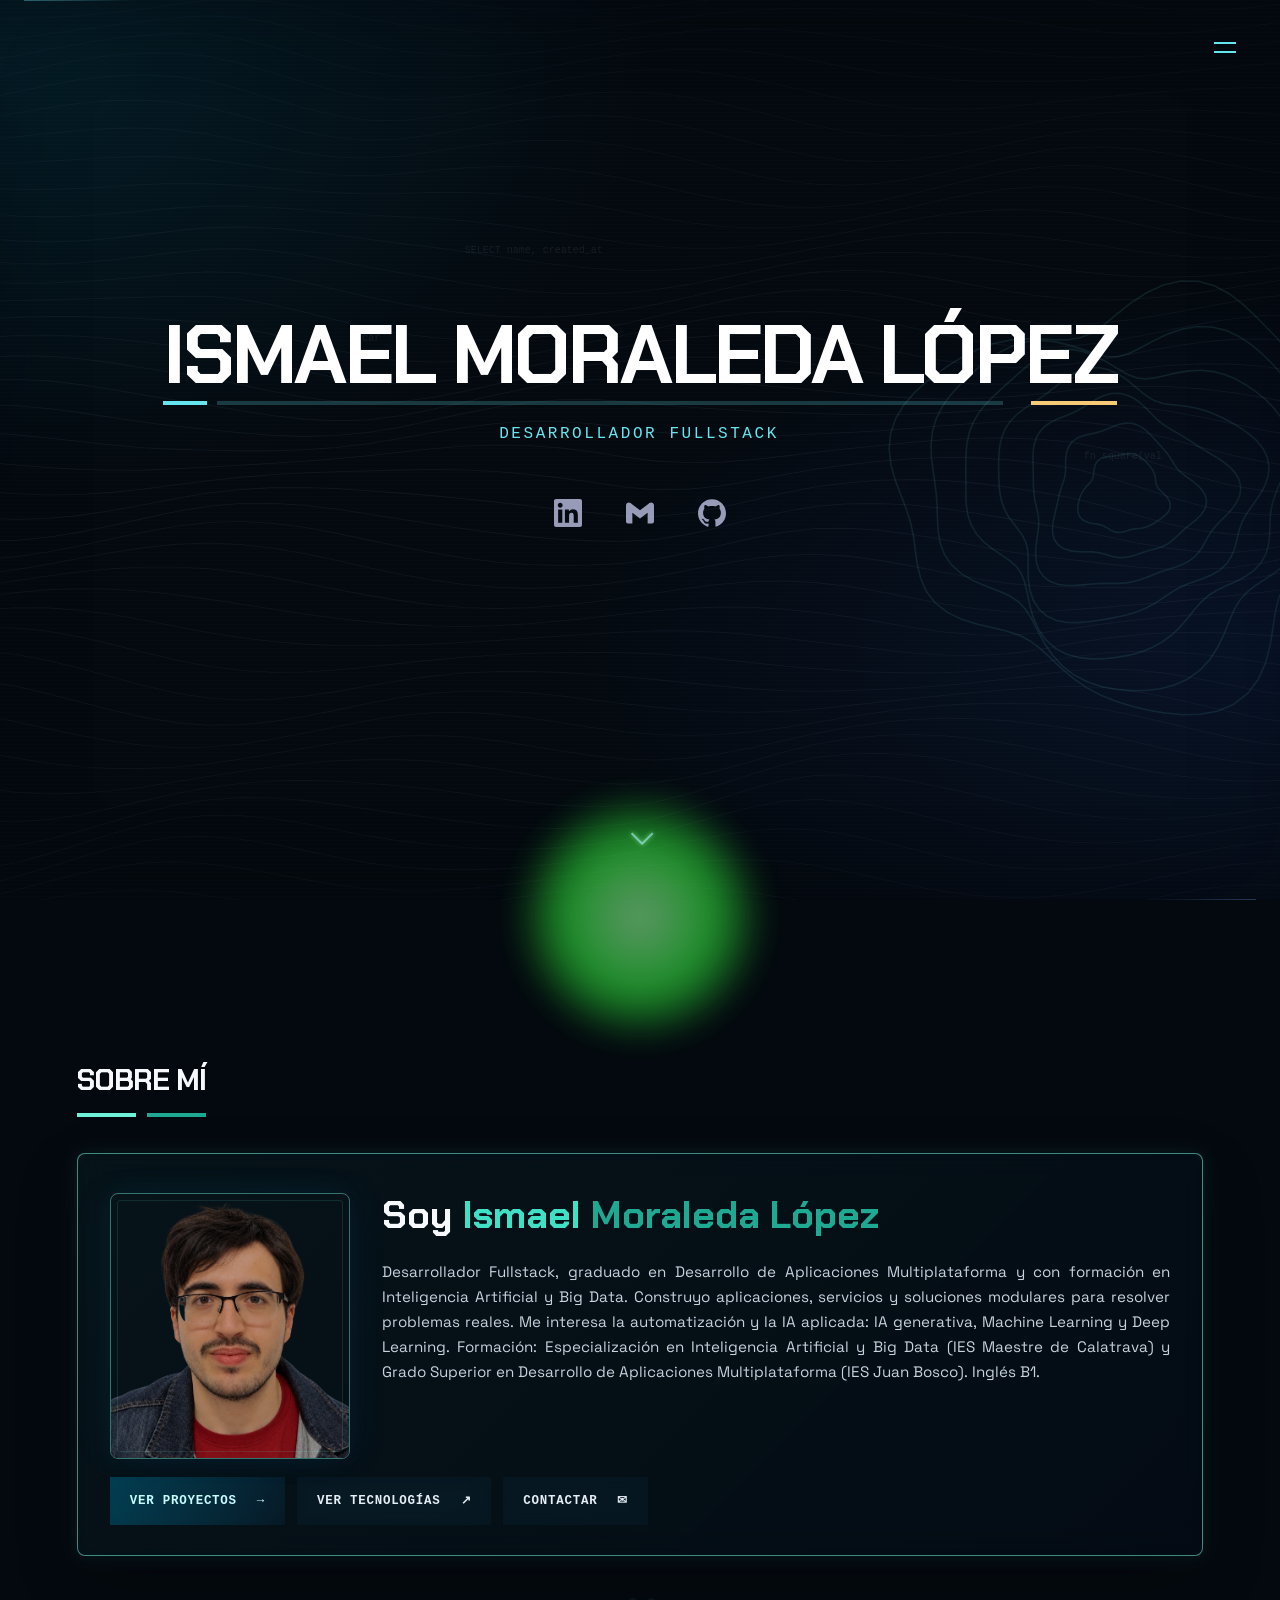
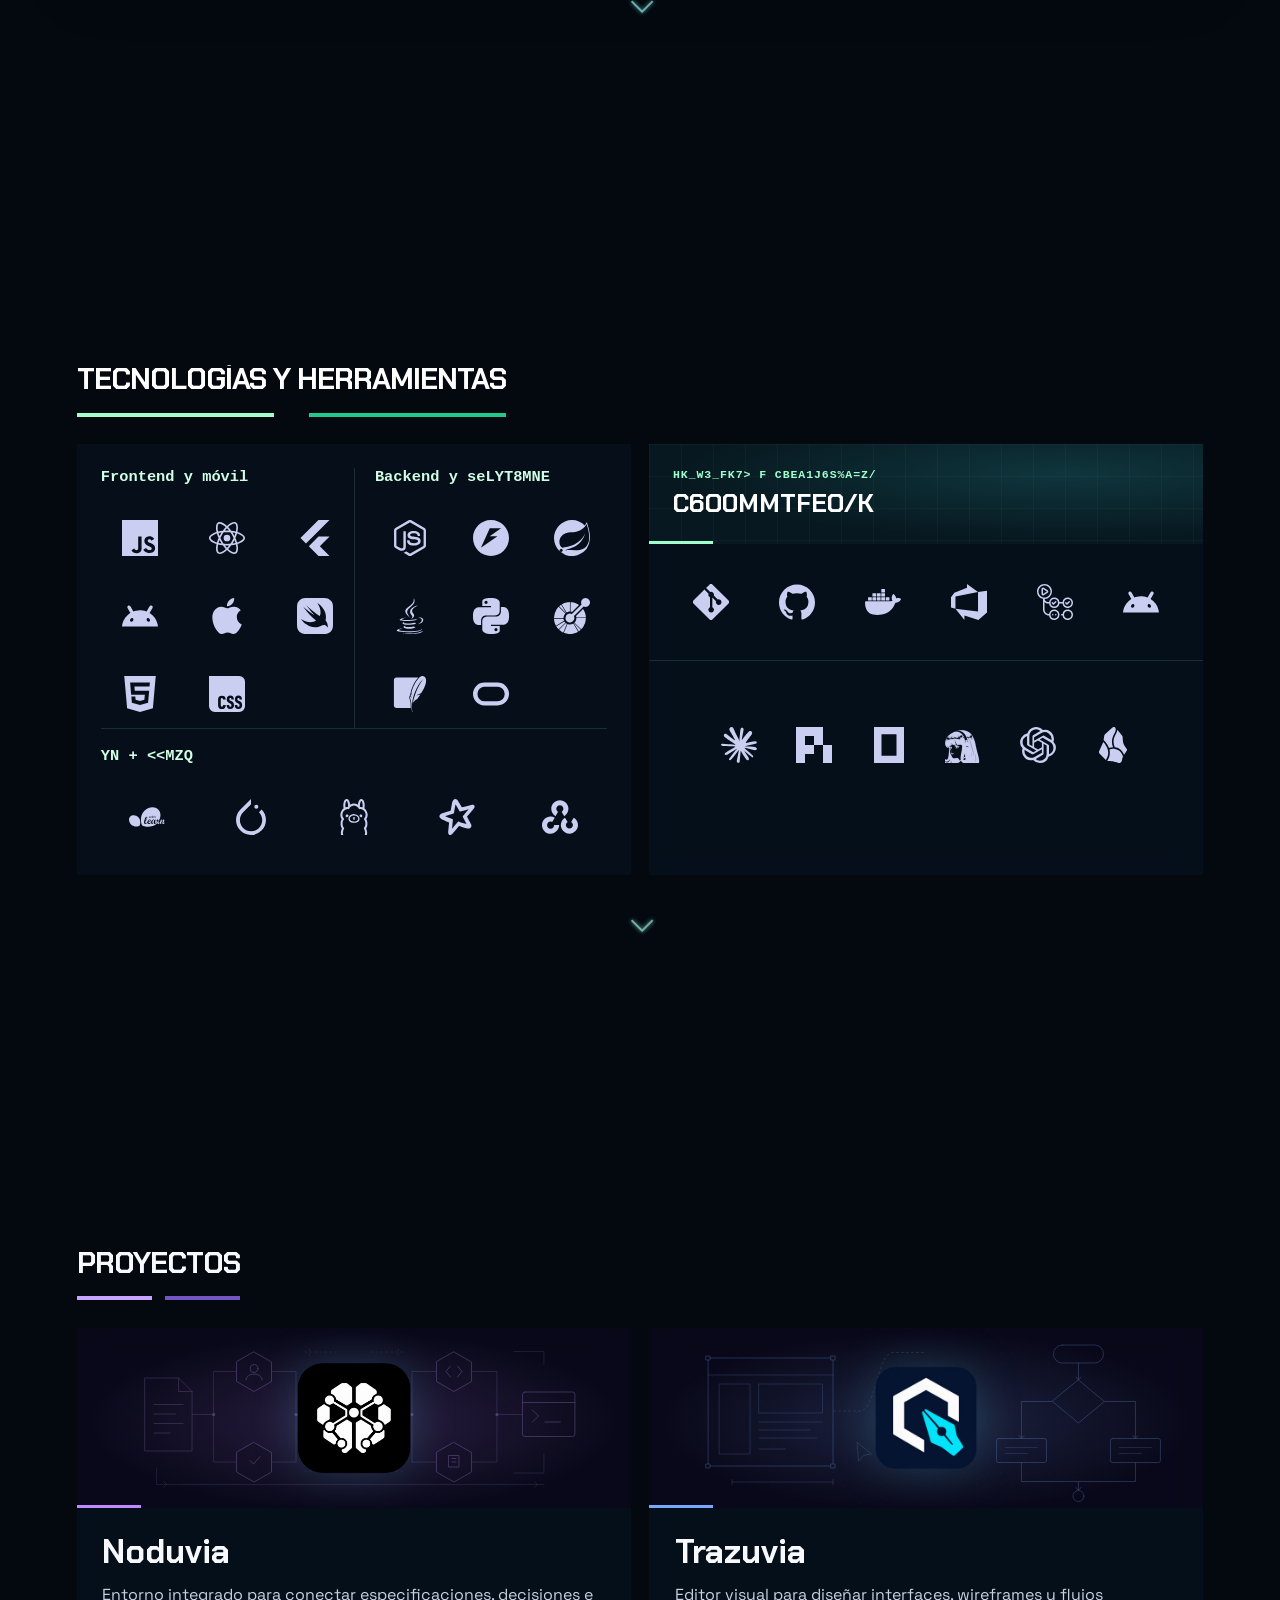
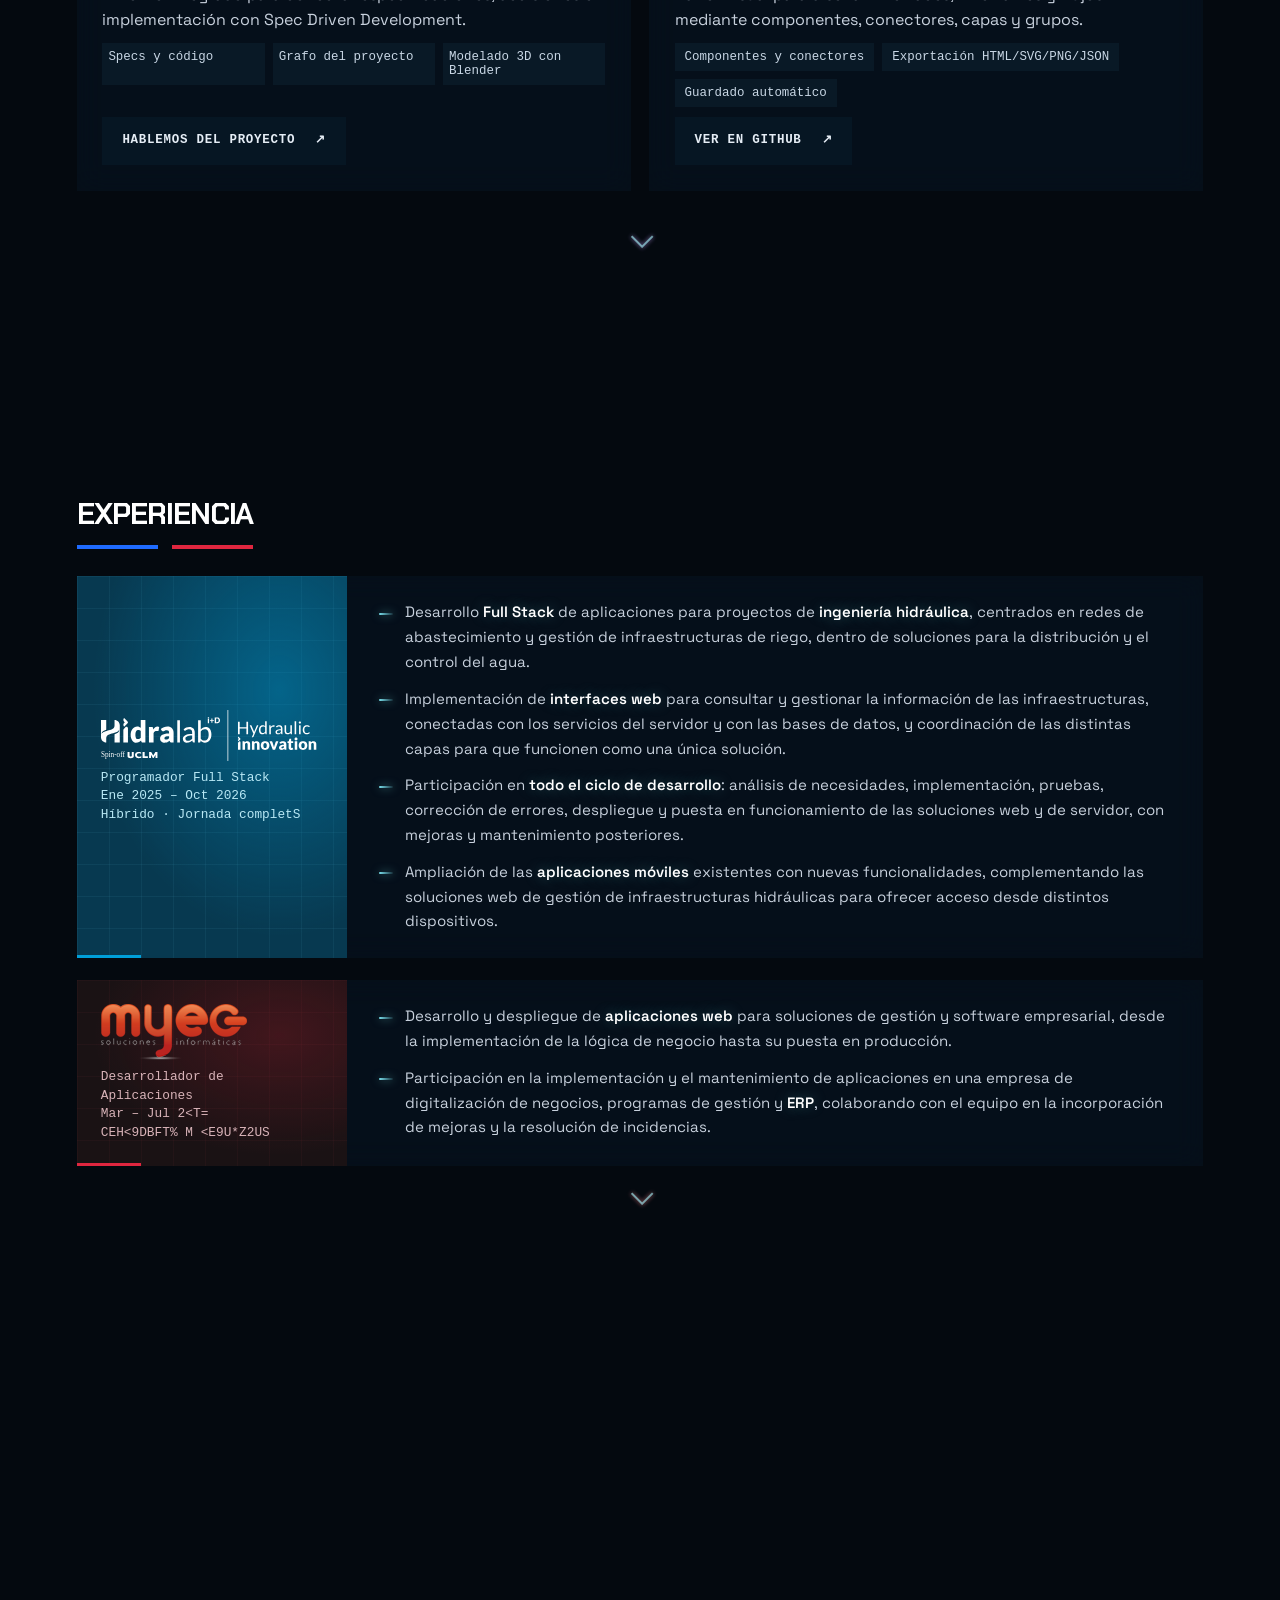
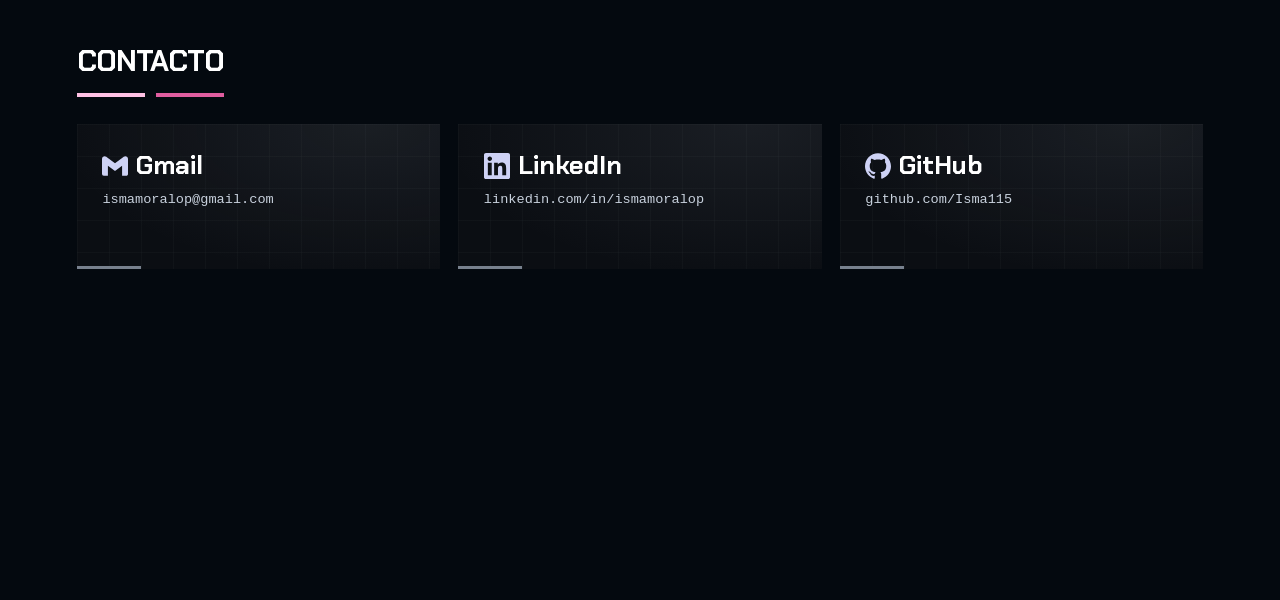
==== commit 54e2a559: "feat(home): mejora la introducción y el rendimiento de la portada - Introducción con fondo animado, " ====
--- a/frontend/home/index.html
+++ b/frontend/home/index.html
@@ -15,14 +15,14 @@
   <link rel="preload" href="../shared/fonts/chakra-petch-bold.woff2" as="font" type="font/woff2" crossorigin>
   <link rel="preload" href="../shared/fonts/space-grotesk-latin.woff2" as="font" type="font/woff2" crossorigin>
   <link rel="stylesheet" href="./home.css?v=6">
-  <link rel="stylesheet" href="./styles/secciones.css?v=4">
-  <link rel="stylesheet" href="./styles/fondo.css?v=25">
-  <link rel="stylesheet" href="./styles/animaciones.css?v=10">
-  <link rel="stylesheet" href="./styles/inicio.css?v=3">
-  <link rel="stylesheet" href="./styles/adaptacion.css">
+  <link rel="stylesheet" href="./styles/secciones.css?v=5">
+  <link rel="stylesheet" href="./styles/fondo.css?v=26">
+  <link rel="stylesheet" href="./styles/animaciones.css?v=12">
+  <link rel="stylesheet" href="./styles/inicio.css?v=5">
+  <link rel="stylesheet" href="./styles/adaptacion.css?v=1">
   <link rel="stylesheet" href="./styles/sobre-mi.css?v=17">
-  <link rel="stylesheet" href="./styles/proyectos.css?v=4">
-  <link rel="stylesheet" href="../shared/cyberpunk.css?v=69">
+  <link rel="stylesheet" href="./styles/proyectos.css?v=5">
+  <link rel="stylesheet" href="../shared/cyberpunk.css?v=72">
 </head>
 
 <body>
@@ -87,7 +87,7 @@
   <nav class="portfolio-top-menu" aria-label="Secciones del portfolio">
     <button class="top-menu__item is-active" type="button" data-section="home">Inicio</button>
     <button class="top-menu__item" type="button" data-section="about">Sobre mi</button>
-    <button class="top-menu__item" type="button" data-section="skills">Stack y herramientas</button>
+    <button class="top-menu__item" type="button" data-section="skills">Tecnologías y herramientas</button>
     <button class="top-menu__item" type="button" data-section="projects">Proyectos</button>
     <button class="top-menu__item" type="button" data-section="experience">Experiencia</button>
     <button class="top-menu__item" type="button" data-section="contact">Contacto</button>
@@ -107,6 +107,11 @@
         <p class="hero-center__subtitle">
           <span class="hero-center__typewriter">Desarrollador Fullstack</span>
         </p>
+        <nav class="hero-contact" aria-label="Contacto de Ismael Moraleda López">
+          <a class="hero-contact__link" href="https://www.linkedin.com/in/ismamoralop" target="_blank" rel="noopener noreferrer" aria-label="Perfil de LinkedIn de Ismael Moraleda López" title="LinkedIn"><img src="../shared/icons/linkedin.svg" alt="" aria-hidden="true"></a>
+          <a class="hero-contact__link" href="mailto:ismamoralop@gmail.com" aria-label="Enviar correo a Ismael Moraleda López" title="Gmail"><img src="../shared/icons/gmail.svg" alt="" aria-hidden="true"></a>
+          <a class="hero-contact__link" href="https://github.com/Isma115" target="_blank" rel="noopener noreferrer" aria-label="Perfil de GitHub de Ismael Moraleda López" title="GitHub"><img src="../shared/icons/github.svg" alt="" aria-hidden="true"></a>
+        </nav>
       </div>
       <div class="scroll-indicator scroll-indicator--home" aria-hidden="true">
         <span class="scroll-indicator__arrow"></span>
@@ -122,21 +127,8 @@
         </header>
 
         <div class="about-content">
-          <div class="about-window-bar" aria-hidden="true">
-            <span class="about-window-dots"><i></i><i></i><i></i></span>
-            <svg class="about-window-navigation" width="34" height="14" viewBox="0 0 34 14" fill="none" stroke="currentColor" stroke-width="1.2"><path d="M8 2 3 7l5 5M3 7h11M26 2l5 5-5 5M20 7h11"/></svg>
-            <span class="about-window-address">
-              <svg width="12" height="12" viewBox="0 0 16 16" fill="none" stroke="currentColor"><circle cx="8" cy="8" r="6"/><ellipse cx="8" cy="8" rx="2.5" ry="6"/><path d="M2 8h12"/></svg>
-              portfolio / sobre mí
-            </span>
-            <svg class="about-window-menu" width="14" height="14" viewBox="0 0 14 14" fill="none" stroke="currentColor"><path d="M2 3h10M2 7h10M2 11h10"/></svg>
-          </div>
           <div class="about-photo">
-            <img src="./assets/profile-transparent.png" width="1269" height="1239" decoding="async" alt="Foto de Ismael Moraleda López">
-            <svg class="about-photo__icon" width="28" height="28" viewBox="0 0 24 24" fill="none" stroke="currentColor" stroke-width="1.4" stroke-linecap="round" stroke-linejoin="round" aria-hidden="true" focusable="false">
-              <rect x="3" y="3" width="18" height="18" rx="2"/>
-              <path d="m5 17 5-5 4 4 3-3 2 4"/>
-            </svg>
+            <img src="./assets/profile-transparent.webp" srcset="./assets/profile-transparent-640.webp 640w, ./assets/profile-transparent.webp 1269w" sizes="(max-width: 900px) 160px, 280px" width="1269" height="1239" decoding="async" alt="Foto de Ismael Moraleda López">
           </div>
           <h3>Soy <span>Ismael</span> <span>Moraleda López</span></h3>
           <div class="about-content__description">
@@ -158,17 +150,12 @@
     <!-- region Componente Home | Seccion | Stack y herramientas -->
     <section id="skills" class="section-skills" aria-labelledby="skills-title">
       <div class="section-content">
-        <h2 id="skills-title">Stack y herramientas</h2>
-        <div class="skills-template" aria-label="Stack principal y herramientas de trabajo">
-          <section class="skills-stack" aria-labelledby="main-stack-title">
-            <header class="skills-section-heading">
-              <p class="skills-section-heading__eyebrow">Especialidades</p>
-              <h3 id="main-stack-title">Stack principal</h3>
-            </header>
-
+        <h2 id="skills-title">Tecnologías y herramientas</h2>
+        <div class="skills-template" aria-label="Tecnologías y herramientas de trabajo">
+          <section class="skills-stack" aria-labelledby="skills-title">
             <div class="skills-specialties">
               <article class="skills-group">
-                <h4 class="skills-group__title">Frontend y móvil</h4>
+                <h3 class="skills-group__title">Frontend y móvil</h3>
                 <ul class="skills-list">
                   <li data-skill="JavaScript"><img class="skill-icon" loading="eager" decoding="async" src="../shared/icons/javascript.svg" alt="" aria-hidden="true">JavaScript</li>
                   <li data-skill="React.js"><img class="skill-icon" loading="eager" decoding="async" src="../shared/icons/react.svg" alt="" aria-hidden="true">React.js</li>
@@ -182,7 +169,7 @@
               </article>
 
               <article class="skills-group">
-                <h4 class="skills-group__title">Backend y servicios</h4>
+                <h3 class="skills-group__title">Backend y servicios</h3>
                 <ul class="skills-list">
                   <li data-skill="Node.js"><img class="skill-icon" loading="eager" decoding="async" src="../shared/icons/nodedotjs.svg" alt="" aria-hidden="true">Node.js</li>
                   <li data-skill="FastAPI"><img class="skill-icon" loading="eager" decoding="async" src="../shared/icons/fastapi.svg" alt="" aria-hidden="true">FastAPI</li>
@@ -196,7 +183,7 @@
               </article>
 
               <article class="skills-group skills-group--wide">
-                <h4 class="skills-group__title">IA y datos</h4>
+                <h3 class="skills-group__title">IA y datos</h3>
                 <ul class="skills-list">
                   <li data-skill="Machine Learning"><img class="skill-icon" loading="eager" decoding="async" src="../shared/icons/scikitlearn.svg" alt="" aria-hidden="true">Machine Learning</li>
                   <li data-skill="Deep Learning"><img class="skill-icon" loading="eager" decoding="async" src="../shared/icons/pytorch.svg" alt="" aria-hidden="true">Deep Learning</li>
@@ -210,7 +197,7 @@
 
           <section class="skills-tools" aria-labelledby="tools-title">
             <header class="skills-section-heading">
-              <p class="skills-section-heading__eyebrow">Desarrollo y DevOps</p>
+              <p class="skills-section-heading__eyebrow">Desarrollo y productividad</p>
               <h3 id="tools-title">Herramientas</h3>
             </header>
             <ul class="skills-list">
@@ -222,8 +209,7 @@
               <li data-skill="Android Studio"><img class="skill-icon" loading="eager" decoding="async" src="../shared/icons/android.svg" alt="" aria-hidden="true">Android Studio</li>
             </ul>
 
-            <div class="skills-tools__ai" role="group" aria-labelledby="ai-tools-title">
-              <h4 class="skills-group__title" id="ai-tools-title">Herramientas IA</h4>
+            <div class="skills-tools__ai" role="group" aria-label="Herramientas de IA y productividad">
               <ul class="skills-list">
                 <li data-skill="Claude"><img class="skill-icon" loading="eager" decoding="async" src="../shared/icons/claude.svg" alt="" aria-hidden="true">Claude</li>
                 <li data-skill="Pi"><img class="skill-icon" loading="eager" decoding="async" src="../shared/icons/pi.svg" alt="" aria-hidden="true">Pi</li>
@@ -258,7 +244,7 @@
               <h3 class="project-preview__title" id="noduvia-title">Noduvia</h3>
               <p class="project-preview__description">Entorno integrado para conectar especificaciones, decisiones e implementación con Spec Driven Development.</p>
               <ul class="project-preview__technologies" aria-label="Características principales">
-                <li>Documentación viva</li><li>Grafo de conocimiento</li><li>Git y app móvil</li>
+                <li>Specs y código</li><li>Grafo del proyecto</li><li>Modelado 3D con Blender</li>
               </ul>
               <a class="project-preview__link" href="https://mail.google.com/mail/?view=cm&amp;fs=1&amp;to=ismamoralop%40gmail.com&amp;su=Informaci%C3%B3n+sobre+Noduvia" target="_blank" rel="noopener noreferrer">Hablemos del proyecto <span aria-hidden="true">↗</span></a>
             </div>
@@ -373,12 +359,6 @@
             <span class="contact-card__value">github.com/Isma115</span>
           </a>
 
-          <a class="contact-card contact-card--whatsapp" href="https://wa.me/REDACTED-PHONE" target="_blank" rel="noopener noreferrer" aria-label="Abrir chat de WhatsApp">
-            <span class="contact-card__lights" aria-hidden="true"><span></span><span></span></span>
-            <img class="contact-card__icon" loading="eager" decoding="async" src="../shared/icons/whatsapp.svg" alt="" aria-hidden="true">
-            <span class="contact-card__label">WhatsApp</span>
-            <span class="contact-card__value">REDACTED-PHONE</span>
-          </a>
         </div>
       </div>
     </section>
@@ -386,10 +366,10 @@
   </main>
   <!-- endregion -->
 
-  <script src="./scripts/inicio.js?v=3"></script>
+  <script src="./scripts/inicio.js?v=4"></script>
   <script src="./home.js?v=10"></script>
-  <script src="./scripts/fondo.js?v=11"></script>
-  <script src="./scripts/secciones.js?v=14"></script>
+  <script src="./scripts/fondo.js?v=12"></script>
+  <script src="./scripts/secciones.js?v=15"></script>
   <script src="./scripts/sobre-mi.js?v=3"></script>
   <script src="./scripts/proyectos.js"></script>
   <script src="./scripts/codigo-fondo.js?v=5"></script>
@@ -397,4 +377,3 @@
 </body>
 
 </html>
-
--- a/frontend/home/styles/secciones.css
+++ b/frontend/home/styles/secciones.css
@@ -355,7 +355,8 @@
   border-radius: 0;
   color: inherit;
   text-decoration: none;
-  background: linear-gradient(rgba(8, 12, 18, 0.88), rgba(8, 12, 18, 0.88)) padding-box;
+  background: linear-gradient(rgba(8, 12, 18, 0.4), rgba(8, 12, 18, 0.4)) padding-box;
+  backdrop-filter: blur(14px) saturate(135%);
   overflow: hidden;
   transition: box-shadow 320ms ease;
 }
@@ -538,7 +539,8 @@
 }
 
 .skills-tools {
-  background: rgba(8, 12, 18, 0.64);
+  background: rgba(8, 12, 18, 0.38);
+  backdrop-filter: blur(14px) saturate(135%);
 }
 
 .skills-section-heading {
@@ -576,7 +578,8 @@
   padding: 16px;
   border: 1px solid rgba(161, 255, 206, 0.16);
   border-radius: 8px;
-  background: rgba(3, 8, 12, 0.66);
+  background: rgba(3, 8, 12, 0.38);
+  backdrop-filter: blur(14px) saturate(135%);
 }
 
 .skills-group__title {
@@ -640,7 +643,8 @@
   padding: 16px 18px;
   border: 1px solid var(--section-accent-soft);
   border-radius: 8px;
-  background: rgba(8, 12, 18, 0.72);
+  background: rgba(8, 12, 18, 0.4);
+  backdrop-filter: blur(14px) saturate(135%);
 }
 
 .experience-card__header {
@@ -692,7 +696,7 @@
 .contact-template {
   margin-top: 34px;
   display: grid;
-  grid-template-columns: repeat(2, minmax(0, 1fr));
+  grid-template-columns: repeat(3, minmax(0, 1fr));
   gap: 14px;
 }
 
@@ -707,7 +711,8 @@
   padding: 14px 16px;
   border: 1px solid var(--section-accent-soft);
   border-radius: 8px;
-  background: rgba(8, 12, 18, 0.72);
+  background: rgba(8, 12, 18, 0.4);
+  backdrop-filter: blur(14px) saturate(135%);
   color: inherit;
   text-decoration: none;
   transition: border-color 220ms ease, background 220ms ease, transform 220ms ease;
@@ -716,7 +721,7 @@
 .contact-card:hover,
 .contact-card:focus-visible {
   border-color: var(--section-accent-end);
-  background: rgba(10, 14, 20, 0.82);
+  background: rgba(10, 14, 20, 0.6);
   transform: translateY(-2px);
   outline: none;
 }
--- a/frontend/home/styles/fondo.css
+++ b/frontend/home/styles/fondo.css
@@ -135,12 +135,6 @@
 /* endregion */
 
 /* region Componente Home | Estilos | Estelas de color de fondo */
-/* Colores registrados para que el cambio de paleta entre secciones se funda suavemente */
-@property --trail-color-1 { syntax: "<color>"; inherits: true; initial-value: transparent; }
-@property --trail-color-2 { syntax: "<color>"; inherits: true; initial-value: transparent; }
-@property --trail-color-3 { syntax: "<color>"; inherits: true; initial-value: transparent; }
-@property --trail-core { syntax: "<color>"; inherits: true; initial-value: transparent; }
-
 .color-trails {
   position: fixed;
   inset: 0;
@@ -148,8 +142,16 @@
   overflow: hidden;
   opacity: calc(var(--trails-visibility) * 0.45);
   pointer-events: none;
-  transition: opacity 500ms ease;
+  transition: opacity 900ms ease;
   contain: strict;
+}
+
+/* Cambio de paleta entre secciones: la capa se funde (opacidad, compuesta en GPU), se cambian
+   los colores una sola vez y vuelve a aparecer. Animar los colores directamente obligaba a
+   repintar las estelas difuminadas en cada frame durante casi dos segundos. */
+.color-trails.is-palette-switching {
+  opacity: 0;
+  transition-duration: 600ms;
 }
 
 .color-trail {
@@ -164,8 +166,6 @@
   --trail-color-3: rgba(20, 184, 166, 0.18);
   --trail-core: transparent;
   opacity: 0;
-  transition: --trail-color-1 1800ms ease, --trail-color-2 1800ms ease,
-    --trail-color-3 1800ms ease, --trail-core 1800ms ease;
   will-change: transform, opacity;
   left: calc(50% - var(--trail-span, 160) * 0.5%);
 }
--- a/frontend/home/styles/animaciones.css
+++ b/frontend/home/styles/animaciones.css
@@ -64,6 +64,41 @@
     cursor-hide 0.01s linear 4.6s forwards;
 }
 
+/* Enlaces de contacto pequeños bajo el subtítulo de la portada */
+.hero-contact {
+  position: relative;
+  display: flex;
+  flex-wrap: wrap;
+  justify-content: center;
+  gap: 32px;
+  margin: 28px 0 0;
+}
+
+.hero-contact__link {
+  display: inline-flex;
+  padding: 6px;
+  border-radius: 6px;
+  opacity: 0.7;
+  transition: opacity 200ms ease, transform 200ms ease;
+}
+
+.hero-contact__link img {
+  width: 28px;
+  height: 28px;
+  display: block;
+}
+
+.hero-contact__link:hover,
+.hero-contact__link:focus-visible {
+  opacity: 1;
+  transform: translateY(-2px);
+}
+
+.hero-contact__link:focus-visible {
+  outline: 2px solid #63dbe8;
+  outline-offset: 4px;
+}
+
 @keyframes boot-in {
   from { opacity: 0; transform: translateY(18px); }
   to { opacity: 1; transform: translateY(0); }
@@ -135,34 +170,36 @@
   z-index: 5;
   top: 0;
   left: 50%;
-  width: 140px;
-  height: 70px;
+  width: min(240px, 100%);
+  height: 100px;
   transform: translateX(-50%);
   display: grid;
-  place-items: center;
+  place-items: start center;
+  padding-top: 0;
 }
 .section-up-button {
   display: grid;
   place-items: center;
-  width: 52px;
-  height: 52px;
+  width: 34px;
+  height: 34px;
   padding: 0;
   border: 0;
   background: transparent;
-  color: rgba(158, 230, 238, 0.8);
+  color: #ffffff;
   cursor: pointer;
   opacity: 0;
-  transition: opacity 250ms ease;
+  transition: opacity 350ms ease-out;
 }
 .section-up-zone:hover .section-up-button,
 .section-up-button:focus-visible { opacity: 1; }
 .section-up-button:focus-visible { outline: 2px solid currentColor; outline-offset: 2px; }
 .section-up-button span {
-  width: 22px;
-  height: 22px;
-  border-top: 3px solid currentColor;
-  border-left: 3px solid currentColor;
-  transform: translateY(5px) rotate(45deg);
+  width: 16px;
+  height: 16px;
+  border-top: 2.5px solid currentColor;
+  border-left: 2.5px solid currentColor;
+  transform: translateY(3px) rotate(45deg);
+  filter: drop-shadow(0 0 3px #ffffff) drop-shadow(0 0 10px var(--section-accent-light));
 }
 @media (prefers-reduced-motion: reduce) {
   .section-up-button { transition: none; }
@@ -180,6 +217,10 @@
   transform: translateX(-50%) translateY(14px) scale(0.84);
   cursor: pointer;
   transition: opacity 500ms ease-out, transform 500ms cubic-bezier(0.22, 1, 0.36, 1);
+}
+
+.scroll-indicator--home {
+  bottom: 20px;
 }
 
 .scroll-indicator.is-ready {
@@ -257,15 +298,16 @@
 }
 
 .scroll-indicator:hover .scroll-indicator__arrow {
-  border-color: rgba(184, 190, 200, 0.8);
+  border-color: color-mix(in srgb, var(--section-accent-start) 55%, white 45%);
 }
 
 .scroll-indicator__arrow {
   display: block;
-  width: 22px;
-  height: 22px;
-  border-right: 3px solid var(--section-accent-start);
-  border-bottom: 3px solid var(--section-accent-start);
+  width: 16px;
+  height: 16px;
+  border-right: 2.5px solid var(--section-accent-start);
+  border-bottom: 2.5px solid var(--section-accent-start);
+  filter: drop-shadow(0 0 2px var(--section-accent-start));
   transform: rotate(45deg) translateY(-3px);
   animation: scroll-bounce 2s ease-in-out infinite;
   transition: border-color 140ms ease, opacity 160ms ease-out;
@@ -273,6 +315,14 @@
 
 body.is-scrolled-down .scroll-indicator--home .scroll-indicator__arrow {
   opacity: 0;
+}
+
+/* Las flechas que no se ven (seccion fuera de pantalla o flecha de portada ya oculta) se pausan:
+   una animacion infinita recalcula estilos en cada frame aunque no este a la vista. */
+.portfolio-container > section.is-offscreen .scroll-indicator__arrow,
+.portfolio-container > section.is-offscreen .scroll-indicator::before,
+body.is-scrolled-down .scroll-indicator--home .scroll-indicator__arrow {
+  animation-play-state: paused;
 }
 
 @keyframes scroll-indicator-fade {
--- a/frontend/home/styles/inicio.css
+++ b/frontend/home/styles/inicio.css
@@ -15,7 +15,6 @@
   z-index: 1000;
   display: grid;
   place-items: center;
-  background: #04090f;
 }
 .intro__cursor {
   width: 2px;
@@ -24,7 +23,7 @@
   animation: intro-cursor 850ms steps(1, end) infinite;
 }
 html.is-loading .intro-scene { transform: scale(1.1); }
-html.is-loading.intro-running .intro-scene { animation: intro-zoom-out 2000ms ease-in-out both; }
+html.is-loading.intro-running .intro-scene { animation: intro-zoom-out 1250ms ease-in-out both; }
 @keyframes intro-cursor { 0%, 49% { opacity: 1; } 50%, 100% { opacity: 0; } }
 @keyframes intro-zoom-out { from { transform: scale(1.1); } to { transform: scale(1); } }
 @media (prefers-reduced-motion: reduce) {
--- a/frontend/home/styles/adaptacion.css
+++ b/frontend/home/styles/adaptacion.css
@@ -148,8 +148,8 @@
   }
 
   .scroll-indicator__arrow {
-    width: 18px;
-    height: 18px;
+    width: 16px;
+    height: 16px;
   }
 
   .section-content h2 {
@@ -199,9 +199,12 @@
     margin-right: auto;
   }
 
-  .skills-specialties,
+  .skills-specialties {
+    grid-template-columns: repeat(2, minmax(0, 1fr));
+    gap: 12px;
+  }
+
   .contact-template {
-    grid-template-columns: repeat(2, minmax(0, 1fr));
     gap: 12px;
   }
 
--- a/frontend/home/styles/sobre-mi.css
+++ b/frontend/home/styles/sobre-mi.css
@@ -50,17 +50,6 @@
   pointer-events: none;
   content: "";
 }
-.about-photo__icon {
-  position: absolute;
-  top: 10px;
-  right: 10px;
-  z-index: 2;
-  width: 16px;
-  height: 16px;
-  color: var(--about-cyan);
-  opacity: 0.45;
-  pointer-events: none;
-}
 .about-photo img {
   display: block;
   width: 100%;
@@ -73,46 +62,14 @@
 }
 .about-content {
   min-width: 0;
-  padding: 0 clamp(20px, 2.5vw, 36px) 30px;
+  padding: clamp(28px, 3vw, 40px) clamp(20px, 2.5vw, 36px) 30px;
   border: 1px solid rgba(111, 240, 216, 0.55);
   border-radius: 8px;
-  background: linear-gradient(135deg, rgba(12, 34, 37, 0.84), rgba(5, 14, 23, 0.9));
+  background: linear-gradient(135deg, rgba(12, 34, 37, 0.42), rgba(5, 14, 23, 0.46));
+  backdrop-filter: blur(14px) saturate(135%);
   box-shadow: 0 0 18px rgba(63, 224, 197, 0.09), inset 0 0 12px rgba(63, 224, 197, 0.025), 0 24px 64px rgba(0, 0, 0, 0.2);
   text-align: left;
 }
-.about-window-bar {
-  display: flex;
-  align-items: center;
-  gap: 18px;
-  min-height: 48px;
-  margin: 0 calc(-1 * clamp(20px, 2.5vw, 36px)) 28px;
-  padding: 0 20px;
-  border-bottom: 1px solid rgba(111, 240, 216, 0.4);
-  color: #91b9b4;
-  font: 0.72rem/1 ui-monospace, Consolas, monospace;
-}
-.about-window-dots { display: flex; gap: 7px; }
-.about-window-dots i {
-  width: 8px;
-  height: 8px;
-  border: 1px solid rgba(111, 240, 216, 0.6);
-  border-radius: 50%;
-}
-.about-window-navigation, .about-window-menu { flex: none; }
-.about-window-address {
-  display: flex;
-  flex: 1;
-  align-items: center;
-  justify-content: center;
-  gap: 8px;
-  min-width: 0;
-  padding: 8px 10px;
-  border: 1px solid rgba(111, 240, 216, 0.28);
-  border-radius: 4px;
-  background: rgba(111, 240, 216, 0.035);
-  font-family: inherit;
-}
-.about-window-address svg { flex: none; }
 .about-content h3 {
   margin: 0;
   color: #f8f9fc;
@@ -262,8 +219,6 @@
 }
 @media (max-width: 520px) {
   .about-photo { width: 28%; min-width: 82px; margin-right: 16px; }
-  .about-window-bar { gap: 10px; padding-inline: 14px; }
-  .about-window-navigation { display: none; }
   .about-header h2 { font-size: clamp(2.4rem, 11vw, 3rem); }
   .about-header p { font-size: 0.8rem; }
   .about-actions a { flex: 1 1 180px; }
--- a/frontend/home/styles/proyectos.css
+++ b/frontend/home/styles/proyectos.css
@@ -40,7 +40,8 @@
   min-width: 0;
   flex-direction: column;
   text-align: left;
-  background: rgba(15, 28, 43, 0.42);
+  background: rgba(15, 28, 43, 0.3);
+  backdrop-filter: blur(14px) saturate(135%);
   /* El recorte de .section-content limita el fondo que puede difuminarse. */
 }
 .projects-carousel.is-enhanced .project-preview {
@@ -70,6 +71,8 @@
 .project-preview__description { margin: 0; color: #c8d1dd; line-height: 1.6; }
 .project-preview__technologies { display: flex; flex-wrap: wrap; gap: 8px; margin: 0; padding: 0; list-style: none; }
 .project-preview__technologies li { padding: 7px 10px; background: rgba(65, 120, 147, 0.15); color: #c9d7e5; font-size: 0.78rem; }
+.project-preview--noduvia .project-preview__technologies { display: grid; grid-template-columns: repeat(3, minmax(0, 1fr)); }
+.project-preview--noduvia .project-preview__technologies li { padding: 7px 6px; overflow-wrap: anywhere; }
 /* Mismo lenguaje visual que los botones de Sobre mi (.about-actions a). */
 .project-preview__link {
   position: relative;
--- a/frontend/shared/cyberpunk.css
+++ b/frontend/shared/cyberpunk.css
@@ -25,8 +25,10 @@
   --canvas: #04090f;
   --trails-visibility: 0.8;
 }
-@property --ambient-primary { syntax: "<color>"; inherits: true; initial-value: rgba(0, 153, 187, 0.13); }
-@property --ambient-secondary { syntax: "<color>"; inherits: true; initial-value: rgba(30, 80, 186, 0.14); }
+/* inherits:false: solo el fondo del body usa estos colores; heredarlos obligaba a recalcular
+   los estilos de toda la pagina en cada frame de la transicion entre secciones. */
+@property --ambient-primary { syntax: "<color>"; inherits: false; initial-value: rgba(0, 153, 187, 0.13); }
+@property --ambient-secondary { syntax: "<color>"; inherits: false; initial-value: rgba(30, 80, 186, 0.14); }
 body {
   background: radial-gradient(ellipse at 0% 8%, var(--ambient-primary), transparent 36%),
     radial-gradient(ellipse at 100% 72%, var(--ambient-secondary), transparent 40%), #04090f;
@@ -180,6 +182,7 @@
 .top-menu__item.is-active { color: var(--cyber-cyan); text-shadow: 0 0 14px rgba(101, 229, 237, 0.2); }
 .top-menu__item:hover, .top-menu__item:focus-visible { color: #b2f5f7; }
 @media (min-width: 901px) {
+  .section-up-zone { top: 80px; }
   .portfolio-top-menu, body.is-home-active .portfolio-top-menu {
     right: 0;
     left: 0;
@@ -428,7 +431,6 @@
 }
 .contact-card--linkedin { --contact-accent: 10, 132, 220; }
 .contact-card--github { --contact-accent: 160, 170, 185; }
-.contact-card--whatsapp { --contact-accent: 37, 211, 102; }
 .contact-card:is(:hover, :focus-visible) {
   box-shadow: inset 0 0 0 1px rgba(var(--contact-accent), 0.45), 0 8px 28px rgba(var(--contact-accent), 0.22);
 }
@@ -583,4 +585,3 @@
   .top-menu__item { transition: none; }
 }
 /* endregion */
-
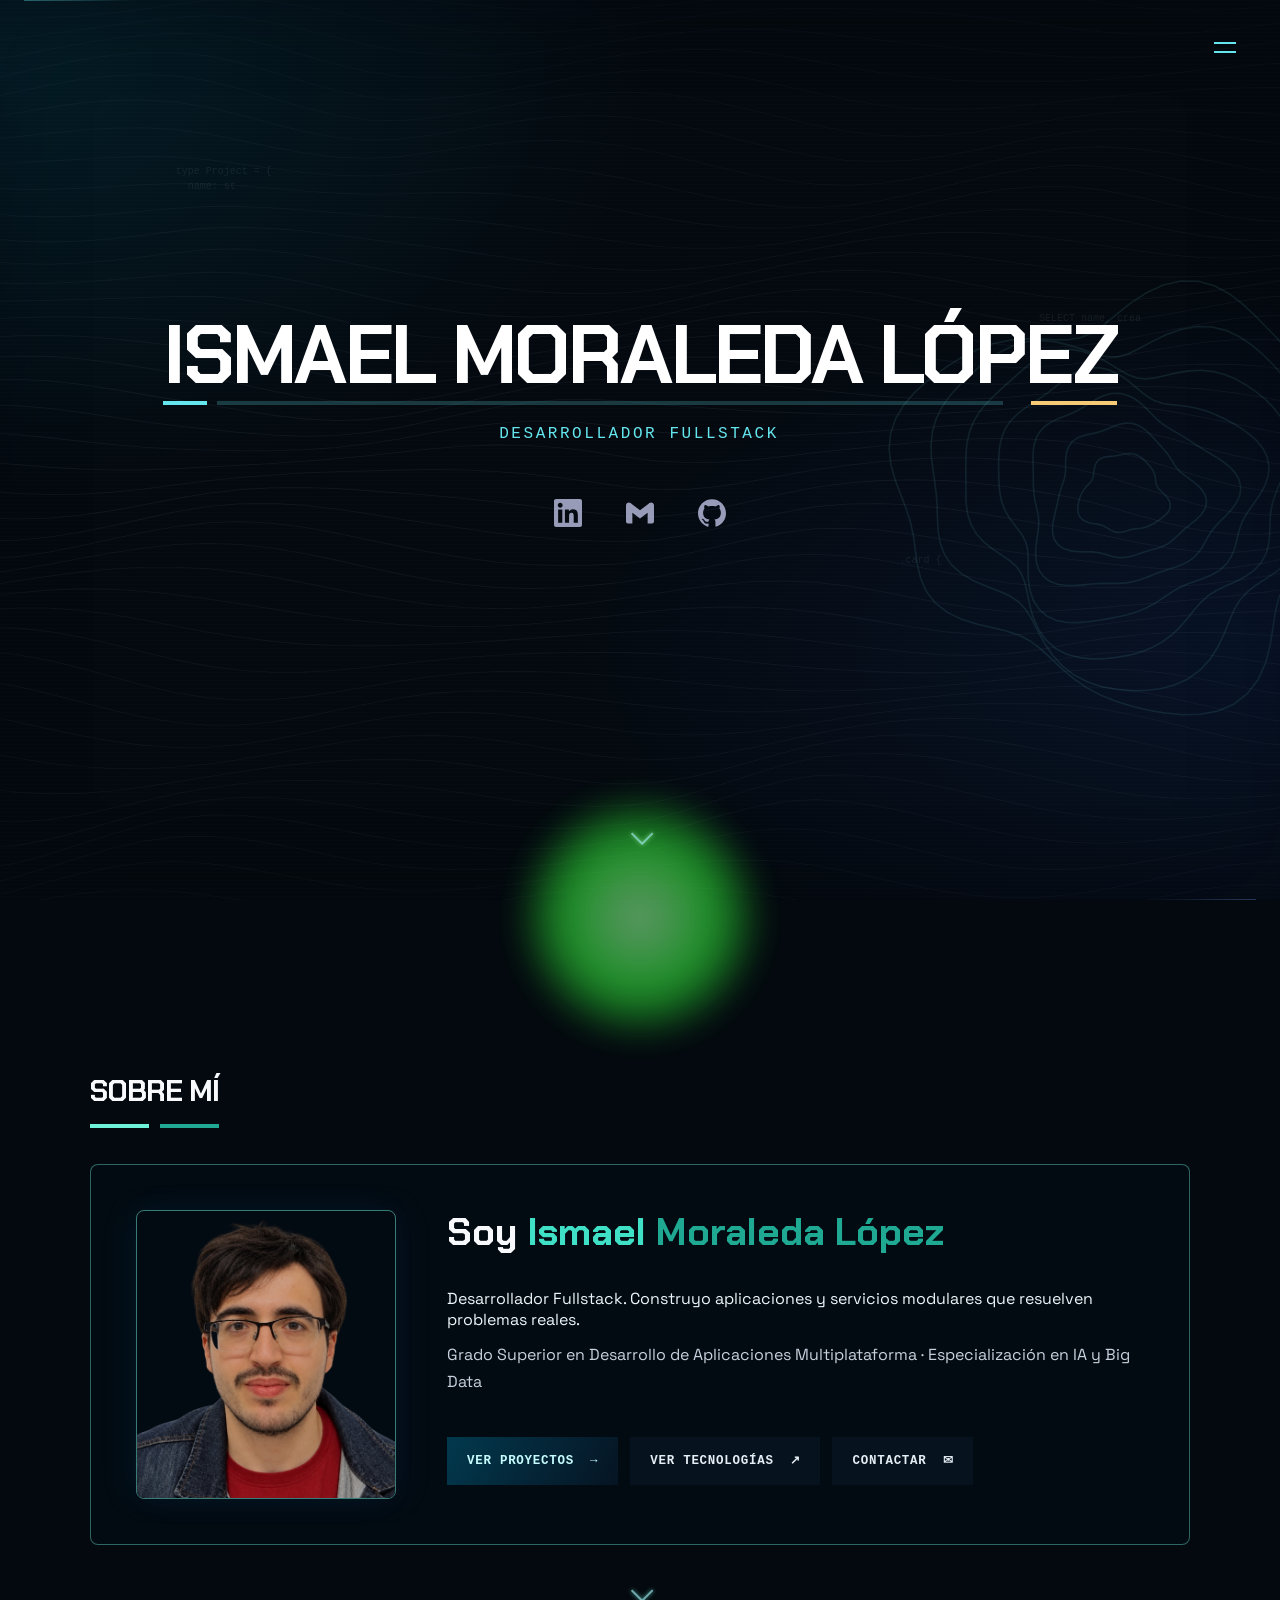
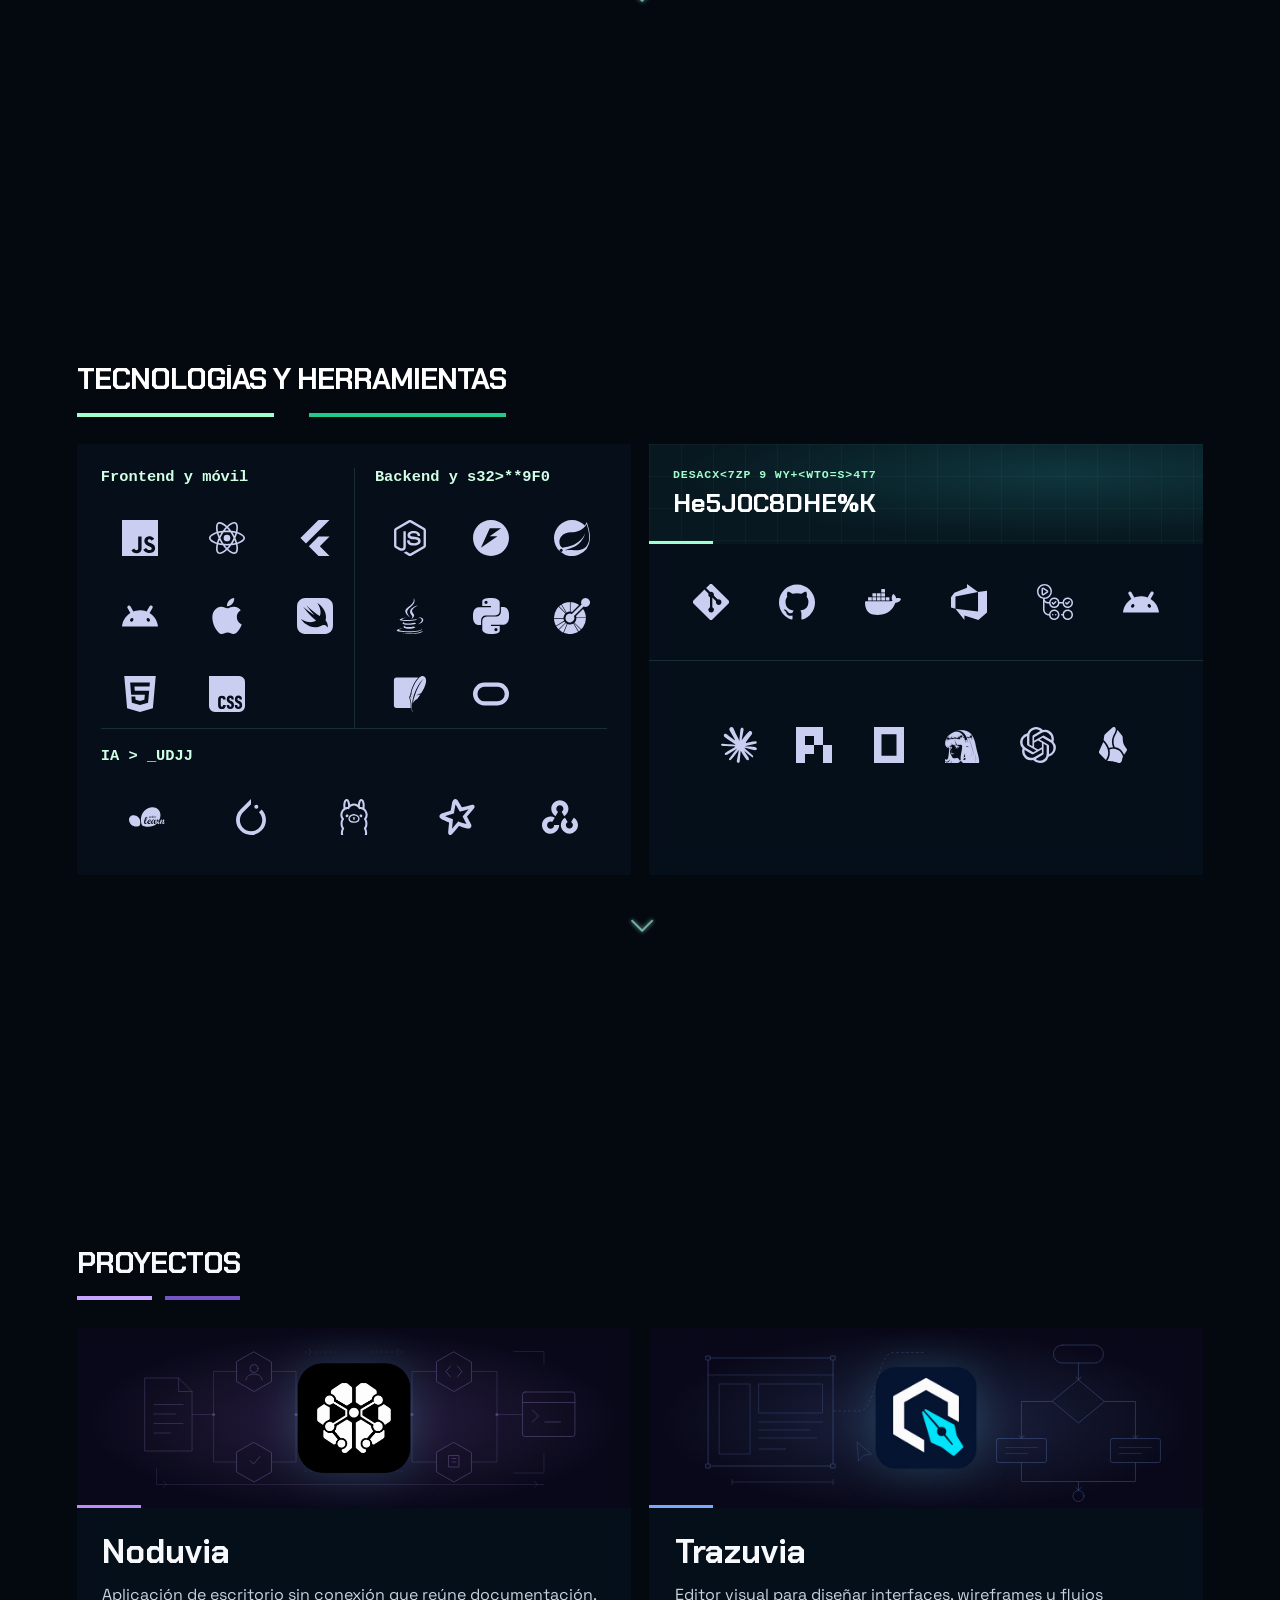
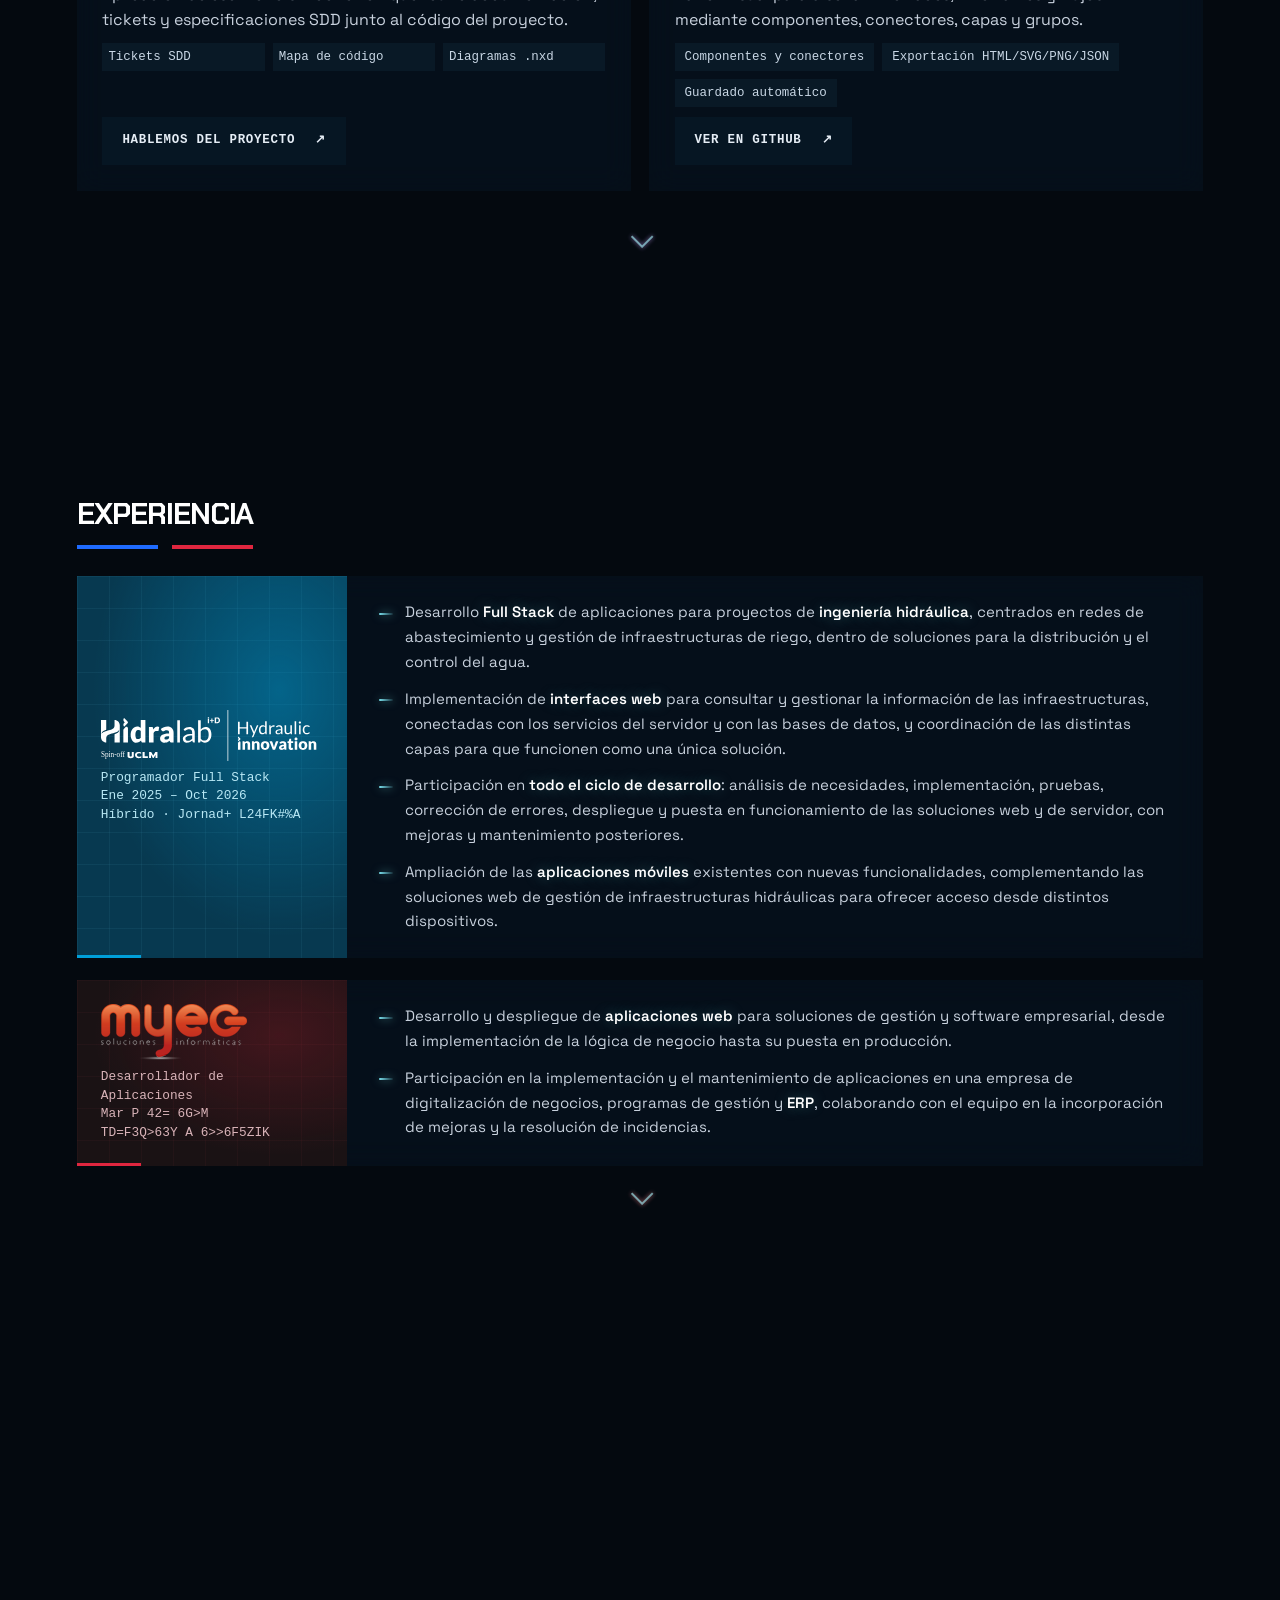
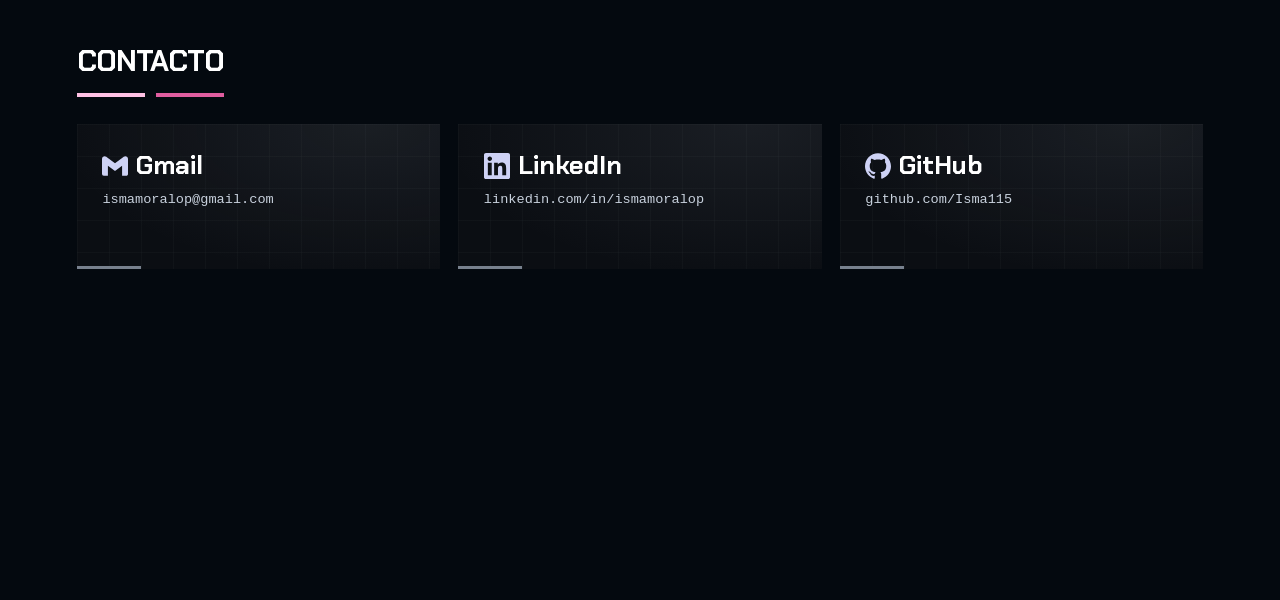
==== commit ac7eccf9: "feat(home): simplifica Sobre mí, adapta la tarjeta de Noduvia y apila proyectos en móvil - Sobre mí:" ====
--- a/frontend/home/index.html
+++ b/frontend/home/index.html
@@ -20,8 +20,8 @@
   <link rel="stylesheet" href="./styles/animaciones.css?v=12">
   <link rel="stylesheet" href="./styles/inicio.css?v=5">
   <link rel="stylesheet" href="./styles/adaptacion.css?v=1">
-  <link rel="stylesheet" href="./styles/sobre-mi.css?v=17">
-  <link rel="stylesheet" href="./styles/proyectos.css?v=5">
+  <link rel="stylesheet" href="./styles/sobre-mi.css?v=19">
+  <link rel="stylesheet" href="./styles/proyectos.css?v=6">
   <link rel="stylesheet" href="../shared/cyberpunk.css?v=72">
 </head>
 
@@ -132,7 +132,8 @@
           </div>
           <h3>Soy <span>Ismael</span> <span>Moraleda López</span></h3>
           <div class="about-content__description">
-            <p>Desarrollador Fullstack, graduado en Desarrollo de Aplicaciones Multiplataforma y con formación en Inteligencia Artificial y Big Data. Construyo aplicaciones, servicios y soluciones modulares para resolver problemas reales. Me interesa la automatización y la IA aplicada: IA generativa, Machine Learning y Deep Learning. Formación: Especialización en Inteligencia Artificial y Big Data (IES Maestre de Calatrava) y Grado Superior en Desarrollo de Aplicaciones Multiplataforma (IES Juan Bosco). Inglés B1.</p>
+            <p>Desarrollador Fullstack. Construyo aplicaciones y servicios modulares que resuelven problemas reales.</p>
+            <p>Grado Superior en Desarrollo de Aplicaciones Multiplataforma · Especialización en IA y Big Data</p>
           </div>
           <div class="about-actions">
             <a href="#projects">Ver proyectos <span aria-hidden="true">→</span></a>
@@ -242,9 +243,9 @@
             </div>
             <div class="project-preview__content">
               <h3 class="project-preview__title" id="noduvia-title">Noduvia</h3>
-              <p class="project-preview__description">Entorno integrado para conectar especificaciones, decisiones e implementación con Spec Driven Development.</p>
+              <p class="project-preview__description">Aplicación de escritorio sin conexión que reúne documentación, tickets y especificaciones SDD junto al código del proyecto.</p>
               <ul class="project-preview__technologies" aria-label="Características principales">
-                <li>Specs y código</li><li>Grafo del proyecto</li><li>Modelado 3D con Blender</li>
+                <li>Tickets SDD</li><li>Mapa de código</li><li>Diagramas .nxd</li>
               </ul>
               <a class="project-preview__link" href="https://mail.google.com/mail/?view=cm&amp;fs=1&amp;to=ismamoralop%40gmail.com&amp;su=Informaci%C3%B3n+sobre+Noduvia" target="_blank" rel="noopener noreferrer">Hablemos del proyecto <span aria-hidden="true">↗</span></a>
             </div>
--- a/frontend/home/styles/sobre-mi.css
+++ b/frontend/home/styles/sobre-mi.css
@@ -8,9 +8,8 @@
 .about-layout {
   display: grid;
   grid-template-columns: minmax(0, 1fr);
-  gap: 28px clamp(28px, 4vw, 56px);
-  align-items: center;
-  width: min(1240px, 100%);
+  gap: 28px;
+  width: min(1100px, 100%);
 }
 
 .about-header { grid-column: 1 / -1; text-align: left; }
@@ -21,55 +20,38 @@
   line-height: 1;
   text-transform: uppercase;
 }
-.about-header p {
-  margin: 10px 0 0;
-  color: #9baac0;
-  font: 0.95rem/1.5 ui-monospace, Consolas, monospace;
-  letter-spacing: 0.05em;
+
+/* Tarjeta única: foto a la izquierda, texto y acciones a la derecha */
+.about-content {
+  display: grid;
+  grid-template-columns: minmax(180px, 260px) minmax(0, 1fr);
+  gap: 0 clamp(28px, 4vw, 56px);
+  align-items: start;
+  min-width: 0;
+  padding: clamp(28px, 3.5vw, 48px);
+  border: 1px solid rgba(111, 240, 216, 0.4);
+  border-radius: 8px;
+  background: rgba(5, 14, 23, 0.55);
+  text-align: left;
 }
 
 .about-photo {
   position: relative;
-  float: left;
-  width: 25%;
-  max-width: 240px;
+  grid-row: 1 / span 3;
   aspect-ratio: 9 / 10;
-  margin: 0 clamp(18px, 2.5vw, 32px) 18px 0;
   overflow: hidden;
-  border: 1px solid rgba(111, 240, 216, 0.45);
+  border: 1px solid rgba(111, 240, 216, 0.5);
   border-radius: 8px;
-  background: transparent;
-  box-shadow: -5px -4px 24px rgba(72, 212, 234, 0.1), 5px 5px 24px rgba(75, 138, 255, 0.15);
-}
-.about-photo::before {
-  position: absolute;
-  inset: 6px;
-  z-index: 1;
-  border: 1px solid rgba(111, 240, 216, 0.12);
-  border-radius: 3px;
-  pointer-events: none;
-  content: "";
 }
 .about-photo img {
   display: block;
   width: 100%;
   height: 100%;
-  position: absolute;
-  inset: 0;
   object-fit: cover;
   object-position: center 30%;
-  filter: brightness(0.77);
+  filter: brightness(0.85);
 }
-.about-content {
-  min-width: 0;
-  padding: clamp(28px, 3vw, 40px) clamp(20px, 2.5vw, 36px) 30px;
-  border: 1px solid rgba(111, 240, 216, 0.55);
-  border-radius: 8px;
-  background: linear-gradient(135deg, rgba(12, 34, 37, 0.42), rgba(5, 14, 23, 0.46));
-  backdrop-filter: blur(14px) saturate(135%);
-  box-shadow: 0 0 18px rgba(63, 224, 197, 0.09), inset 0 0 12px rgba(63, 224, 197, 0.025), 0 24px 64px rgba(0, 0, 0, 0.2);
-  text-align: left;
-}
+
 .about-content h3 {
   margin: 0;
   color: #f8f9fc;
@@ -78,27 +60,37 @@
 }
 .about-content h3 span:first-child { color: var(--about-cyan); }
 .about-content h3 span:last-child { color: var(--about-blue); }
-.about-content__description { margin-top: 22px; }
-.about-content__description p {
-  text-align: justify;
-  hyphens: auto;
-  margin: 0 0 14px;
+
+.about-content__description { margin-top: 20px; }
+.about-content__description p { margin: 0; }
+.about-content__description p + p {
+  margin-top: 12px;
+  color: #9baac0;
+  font-size: 0.9rem;
   color: #c8d1dd;
-  font-size: 0.95rem;
+  font-size: 1rem;
   line-height: 1.65;
 }
-.about-actions { clear: both; display: flex; flex-wrap: wrap; gap: 12px; margin-top: 24px; }
+
+.about-actions {
+  display: flex;
+  flex-wrap: wrap;
+  gap: 12px;
+  margin-top: 28px;
+}
 .about-actions a {
+  position: relative;
+  isolation: isolate;
+  overflow: hidden;
   display: inline-flex;
   align-items: center;
   justify-content: center;
-  gap: 20px;
+  gap: 16px;
   min-height: 48px;
   padding: 12px 20px;
   border: 0;
   border-radius: 0;
-  background: rgba(23, 48, 71, 0.2);
-  backdrop-filter: blur(8px);
+  background: rgba(23, 48, 71, 0.3);
   color: #e5edf5;
   font: 600 0.78rem/1.2 ui-monospace, Consolas, monospace;
   letter-spacing: 0.06em;
@@ -106,121 +98,62 @@
   text-transform: uppercase;
 }
 .about-actions a:first-child {
-  background: linear-gradient(135deg, rgba(43, 116, 190, 0.38), rgba(20, 52, 98, 0.34));
-  box-shadow: 0 0 24px rgba(75, 138, 255, 0.2);
+  background: linear-gradient(135deg, rgba(43, 116, 190, 0.45), rgba(20, 52, 98, 0.4));
   color: #fff;
 }
 .about-actions a:focus-visible { outline: 2px solid var(--about-cyan); outline-offset: 4px; }
 
-/* region Componente Home | Estilos | Estela de botones Sobre mi */
-.about-actions a {
-  position: relative;
-  isolation: isolate;
-  overflow: hidden;
-}
-
+/* Barrido de color al pasar el ratón o enfocar */
 .about-actions a::before {
   position: absolute;
   inset: 0;
   z-index: -1;
-  background: linear-gradient(90deg, rgba(8, 30, 80, 0.78), rgba(16, 55, 112, 0.6));
+  background: linear-gradient(90deg, rgba(8, 30, 80, 0.85), rgba(16, 55, 112, 0.7));
   transform: scaleX(0);
   transform-origin: left;
-  transition: transform 650ms ease;
+  transition: transform 500ms ease;
   pointer-events: none;
   content: "";
 }
+.about-actions a:hover::before,
+.about-actions a:focus-visible::before { transform: scaleX(1); }
 
-.about-actions a:hover::before,
-.about-actions a:focus-visible::before {
-  transform: scaleX(1);
-}
-
-@media (prefers-reduced-motion: reduce) {
-  .about-actions a::before { transition: none; }
-}
-/* endregion */
-
-/* region Componente Home | Estilos | Entrada independiente Sobre mi */
+/* Entrada: un único desplazamiento y aparición suave */
 .about-reveal {
   opacity: 1;
   transform: none;
-  transition: opacity 650ms ease var(--reveal-delay, 0ms),
-    transform 650ms cubic-bezier(0.22, 1, 0.36, 1) var(--reveal-delay, 0ms);
+  transition: opacity 600ms ease var(--reveal-delay, 0ms),
+    transform 700ms cubic-bezier(0.22, 1, 0.36, 1) var(--reveal-delay, 0ms);
 }
-.about-reveal {
-  transition: opacity 700ms ease var(--reveal-delay, 0ms),
-    transform 900ms cubic-bezier(0.16, 1, 0.3, 1) var(--reveal-delay, 0ms),
-    filter 700ms ease var(--reveal-delay, 0ms),
-    clip-path 1000ms cubic-bezier(0.77, 0, 0.18, 1) var(--reveal-delay, 0ms);
-}
-.about-reveal.is-pending { opacity: 0; transform: translateY(30px); filter: blur(8px); }
-/* Foto: entrada sencilla. El marco aparece y la imagen se asienta con un zoom suave
-   hacia su tamaño real mientras gana luz. El efecto va en la imagen, no en el contenedor
-   observado, para que el IntersectionObserver siga detectandolo. */
-.about-photo.about-reveal { transition: opacity 400ms ease var(--reveal-delay, 0ms); }
-.about-photo.about-reveal.is-pending { transform: none; filter: none; }
-.about-photo.about-reveal img {
-  transform: none;
-  opacity: 1;
-  transition: transform 1400ms cubic-bezier(0.16, 1, 0.3, 1) calc(var(--reveal-delay, 0ms) + 100ms),
-    opacity 900ms ease calc(var(--reveal-delay, 0ms) + 100ms);
-}
-.about-photo.about-reveal.is-pending img { transform: scale(1.15); opacity: 0; }
+.about-reveal.is-pending { opacity: 0; transform: translateY(20px); }
+.about-photo.about-reveal.is-pending { transform: none; }
+.about-content h3.about-reveal.is-pending { transform: translateX(-20px); }
+.about-reveal.is-pending:focus-within { opacity: 1; transform: none; transition: none; }
 
-.about-content h3.about-reveal.is-pending { transform: translateX(-30px); filter: none; }
-/* Parrafos: barrido de arriba abajo, como si se fueran escribiendo las lineas */
-.about-content__description p.about-reveal {
-  -webkit-mask-image: linear-gradient(180deg, #000 33%, transparent 66%);
-  mask-image: linear-gradient(180deg, #000 33%, transparent 66%);
-  -webkit-mask-size: 100% 300%;
-  mask-size: 100% 300%;
-  -webkit-mask-position: 0 0;
-  mask-position: 0 0;
-  transition: opacity 400ms ease var(--reveal-delay, 0ms),
-    transform 900ms cubic-bezier(0.16, 1, 0.3, 1) var(--reveal-delay, 0ms),
-    -webkit-mask-position 1400ms cubic-bezier(0.45, 0, 0.2, 1) var(--reveal-delay, 0ms),
-    mask-position 1400ms cubic-bezier(0.45, 0, 0.2, 1) var(--reveal-delay, 0ms);
-}
-.about-content__description p.about-reveal.is-pending {
-  transform: translateY(12px);
-  filter: none;
-  -webkit-mask-position: 0 100%;
-  mask-position: 0 100%;
-}
-.about-actions a.about-reveal.is-pending { transform: translateY(20px) scale(0.85); }
-.about-photo.about-reveal { --reveal-delay: 80ms; }
-.about-content h3.about-reveal { --reveal-delay: 120ms; }
-.about-content__description p:nth-child(1).about-reveal { --reveal-delay: 160ms; }
-.about-actions a:nth-child(1).about-reveal { --reveal-delay: 300ms; }
-.about-actions a:nth-child(2).about-reveal { --reveal-delay: 350ms; }
-.about-actions a:nth-child(3).about-reveal { --reveal-delay: 400ms; }
-.about-reveal.is-pending:focus-within { opacity: 1; transform: none; transition: none; }
+.about-header.about-reveal { --reveal-delay: 0ms; }
+.about-photo.about-reveal { --reveal-delay: 100ms; }
+.about-content h3.about-reveal { --reveal-delay: 150ms; }
+.about-content__description p.about-reveal { --reveal-delay: 220ms; }
+.about-actions a.about-reveal:nth-child(1) { --reveal-delay: 320ms; }
+.about-actions a.about-reveal:nth-child(2) { --reveal-delay: 380ms; }
+.about-actions a.about-reveal:nth-child(3) { --reveal-delay: 440ms; }
+
 @media (prefers-reduced-motion: reduce) {
-  .about-reveal, .about-reveal.is-pending, .about-photo.about-reveal.is-pending {
+  .about-reveal, .about-reveal.is-pending {
     opacity: 1;
     transform: none;
-    filter: none;
-    clip-path: none;
-    -webkit-mask-image: none;
-    mask-image: none;
     transition: none;
   }
-  .about-photo.about-reveal img,
-  .about-photo.about-reveal.is-pending img { transform: none; opacity: 1; transition: none;
-  }
+  .about-actions a::before { transition: none; }
+}
+
+@media (max-width: 760px) {
+  .about-content { grid-template-columns: minmax(0, 1fr); }
+  .about-photo { grid-row: auto; width: min(220px, 70%); margin-bottom: 24px; }
+  .about-content h3 { font-size: clamp(1.8rem, 6vw, 2.5rem); }
+}
+@media (max-width: 520px) {
+  .about-header h2 { font-size: clamp(2.4rem, 11vw, 3rem); }
+  .about-actions a { flex: 1 1 100%; }
 }
 /* endregion */
-
-@media (max-width: 900px) {
-  .about-layout { grid-template-columns: minmax(0, 1fr); width: min(620px, 100%); gap: 28px; }
-  .about-header { grid-column: auto; }
-  .about-content h3 { font-size: clamp(1.8rem, 6vw, 2.7rem); }
-}
-@media (max-width: 520px) {
-  .about-photo { width: 28%; min-width: 82px; margin-right: 16px; }
-  .about-header h2 { font-size: clamp(2.4rem, 11vw, 3rem); }
-  .about-header p { font-size: 0.8rem; }
-  .about-actions a { flex: 1 1 180px; }
-}
-/* endregion */
--- a/frontend/home/styles/proyectos.css
+++ b/frontend/home/styles/proyectos.css
@@ -118,6 +118,18 @@
 @media (max-width: 650px) {
   .projects-header { margin-bottom: 30px; }
   .projects-track { grid-template-columns: 1fr; --slide-width: 100%; }
+  /* En móvil no hay carrusel: las dos tarjetas se apilan y se leen con el scroll normal de la página. */
+  .projects-carousel.is-enhanced .projects-track {
+    display: grid;
+    grid-template-columns: 1fr;
+    gap: 22px;
+    overflow: visible;
+    scroll-snap-type: none;
+  }
+  .projects-carousel.is-enhanced .project-preview {
+    flex: none;
+    scroll-snap-align: none;
+  }
   .project-preview__cover { min-height: 200px; }
   .project-preview__content { padding: 22px; }
 }
